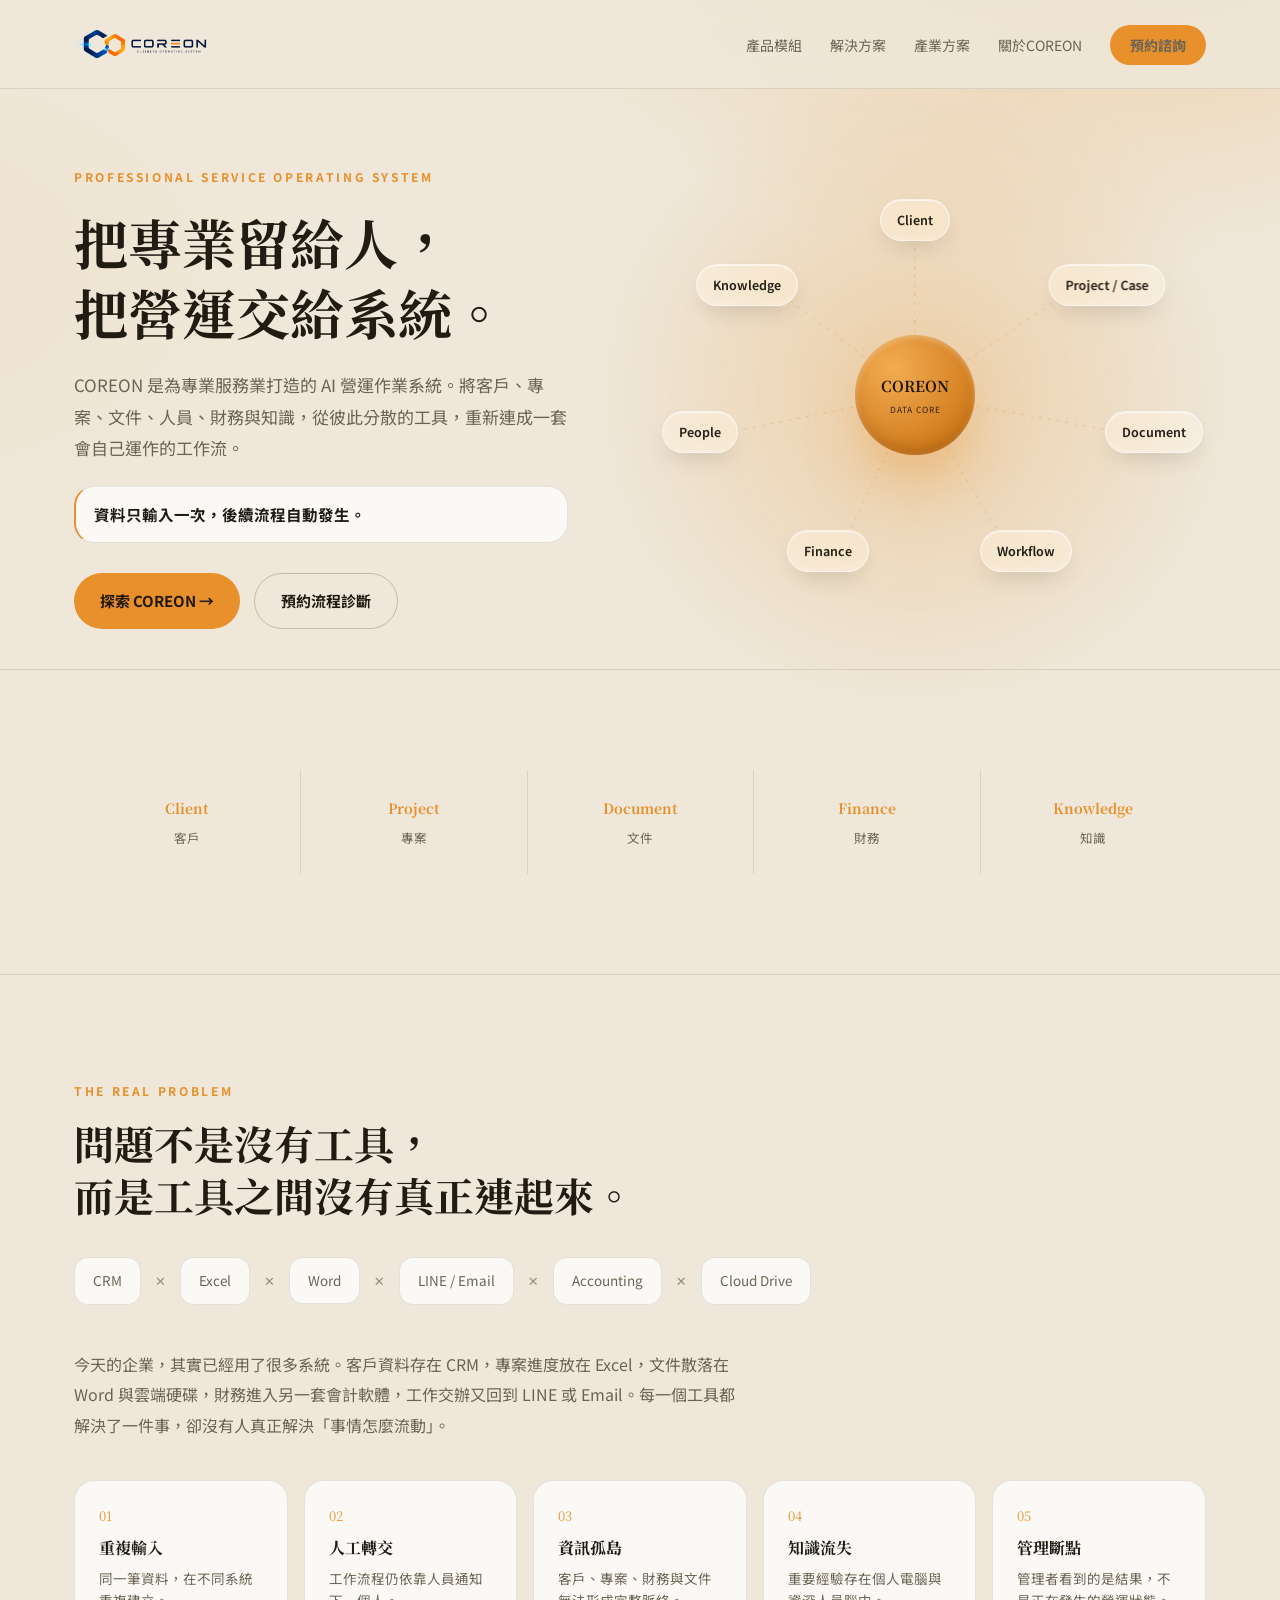
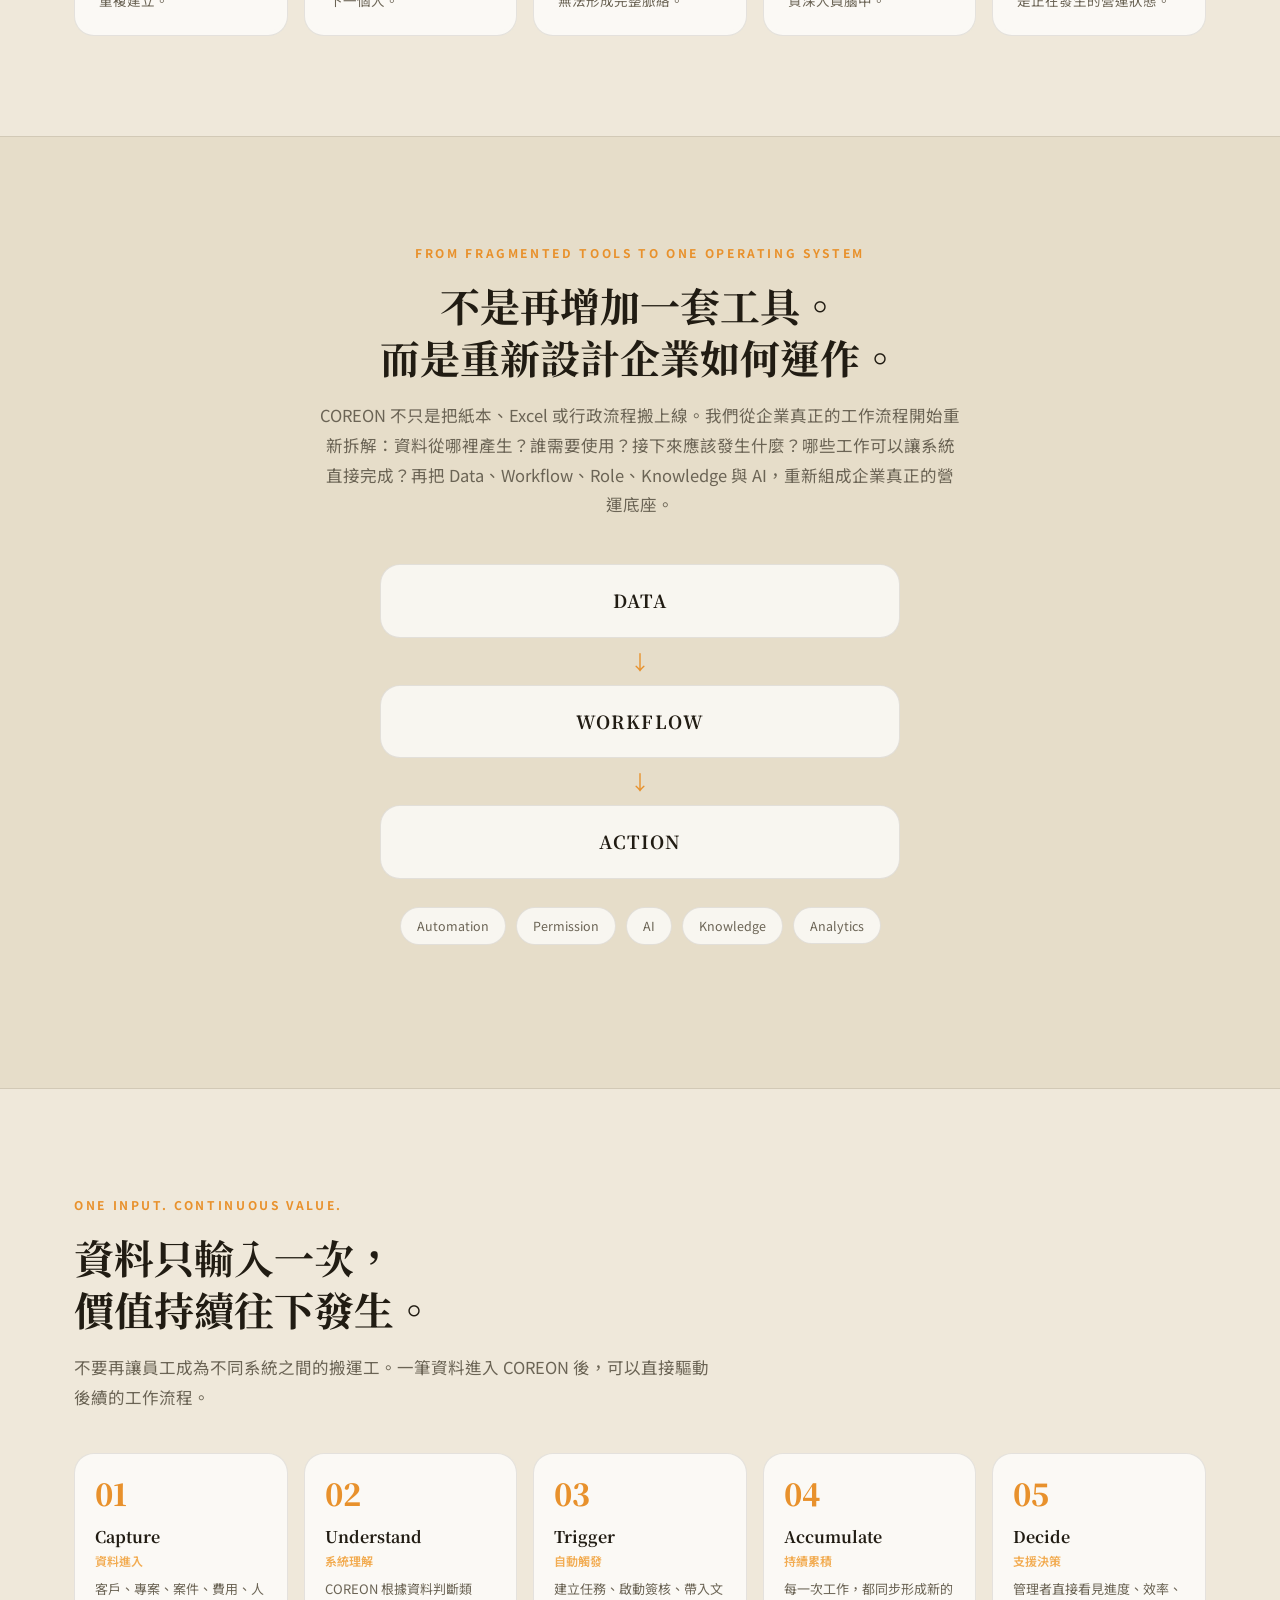
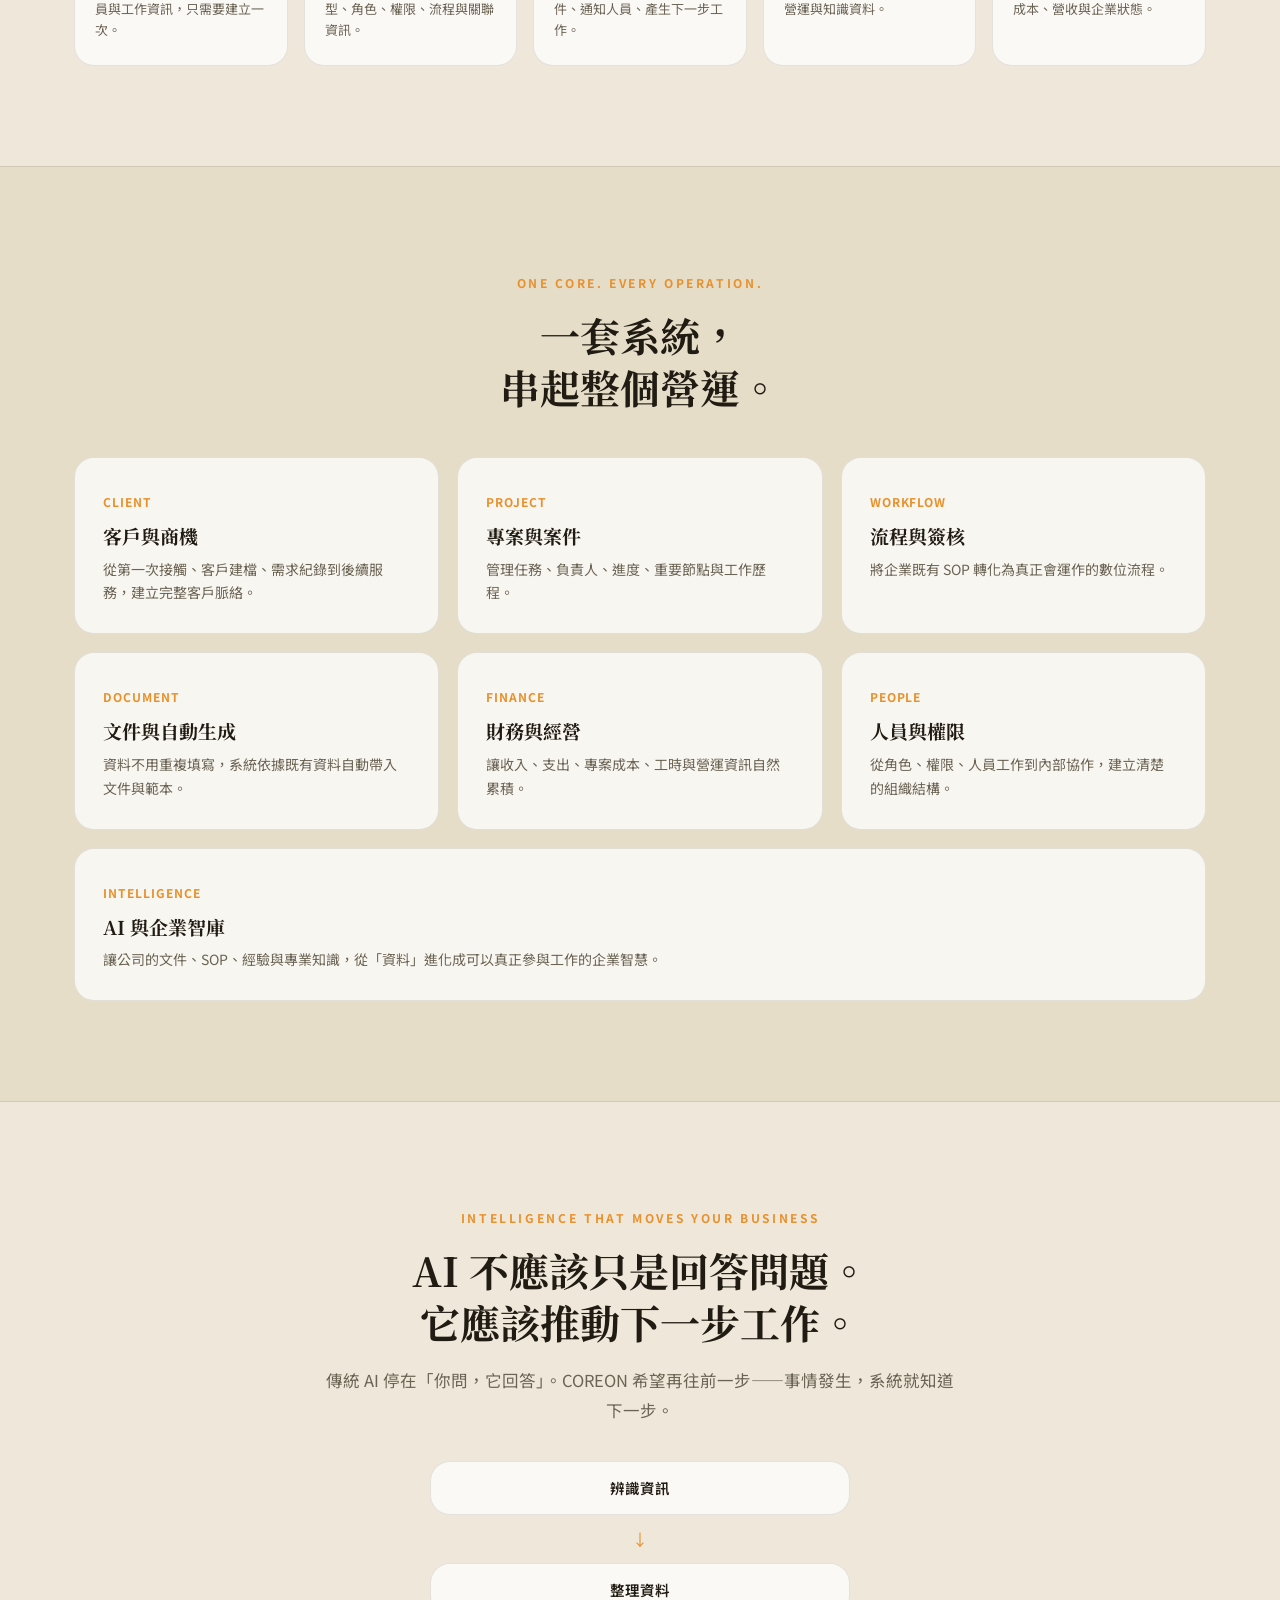
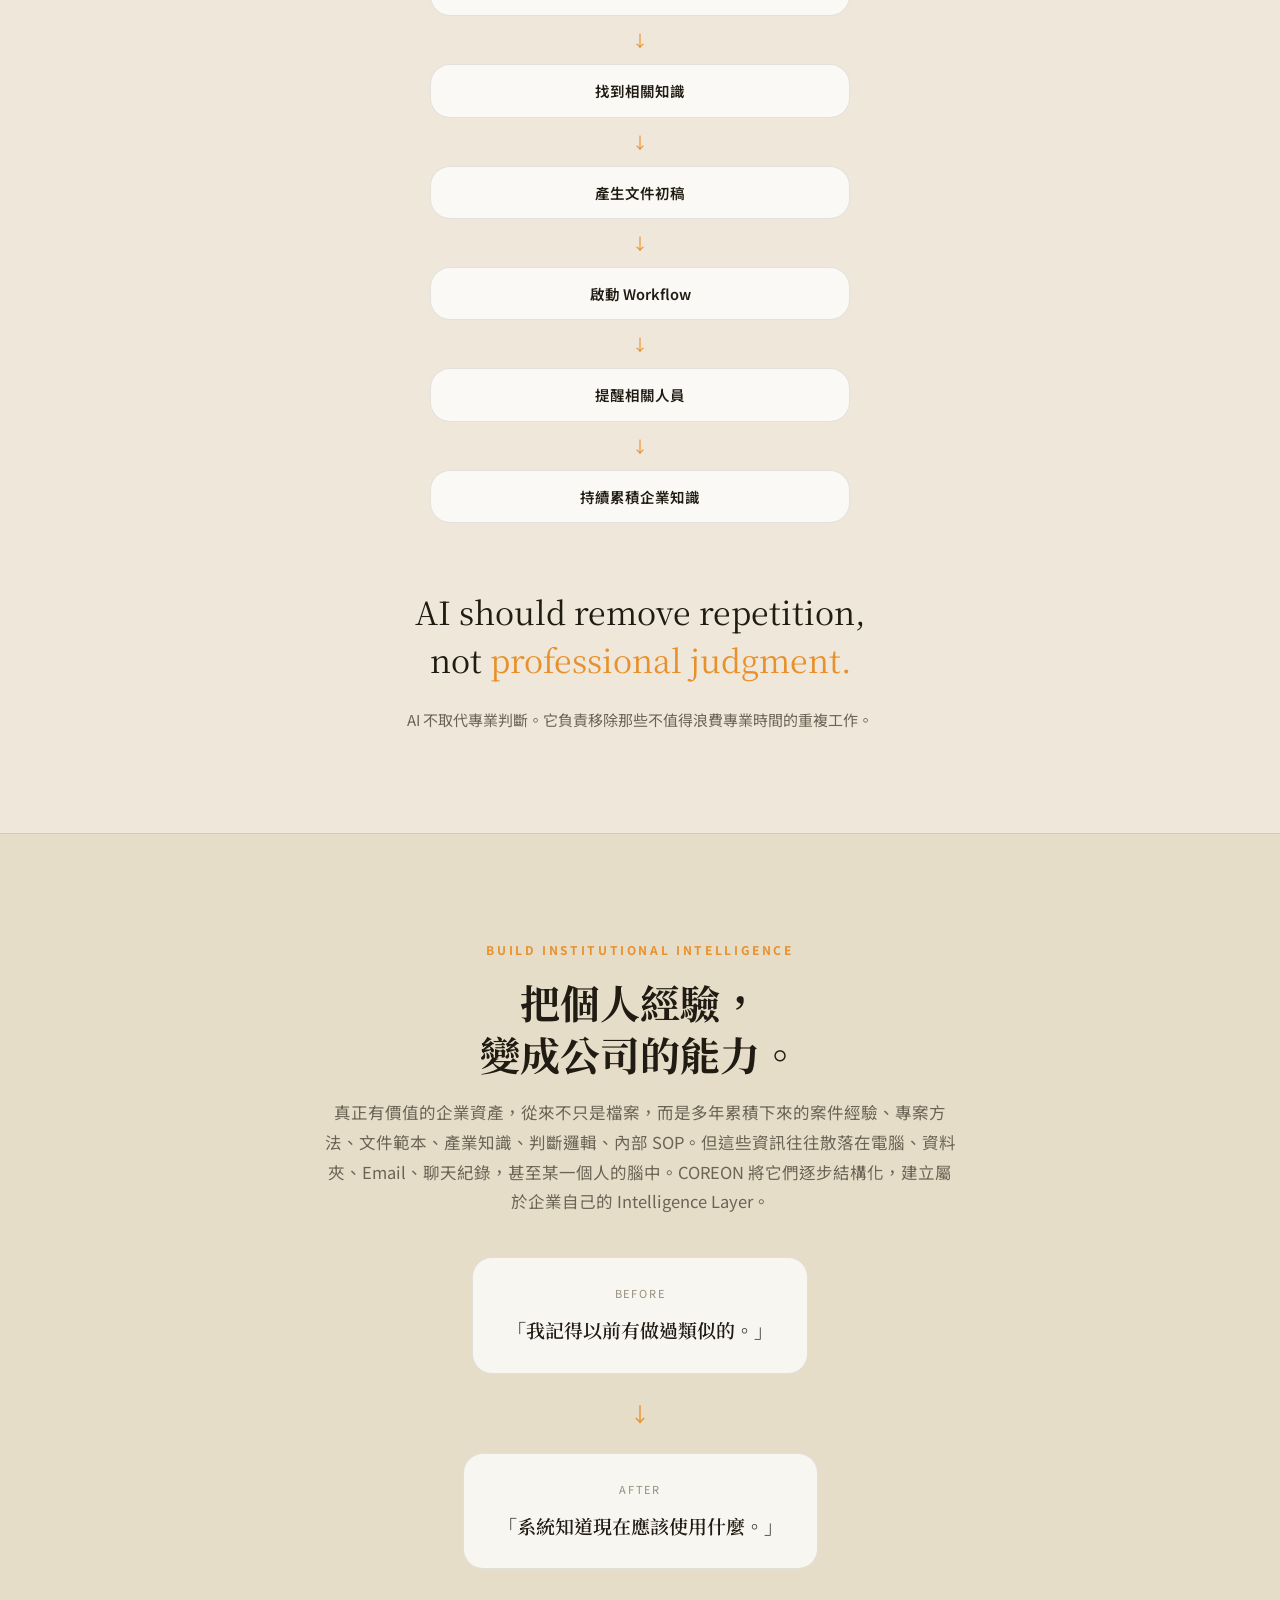
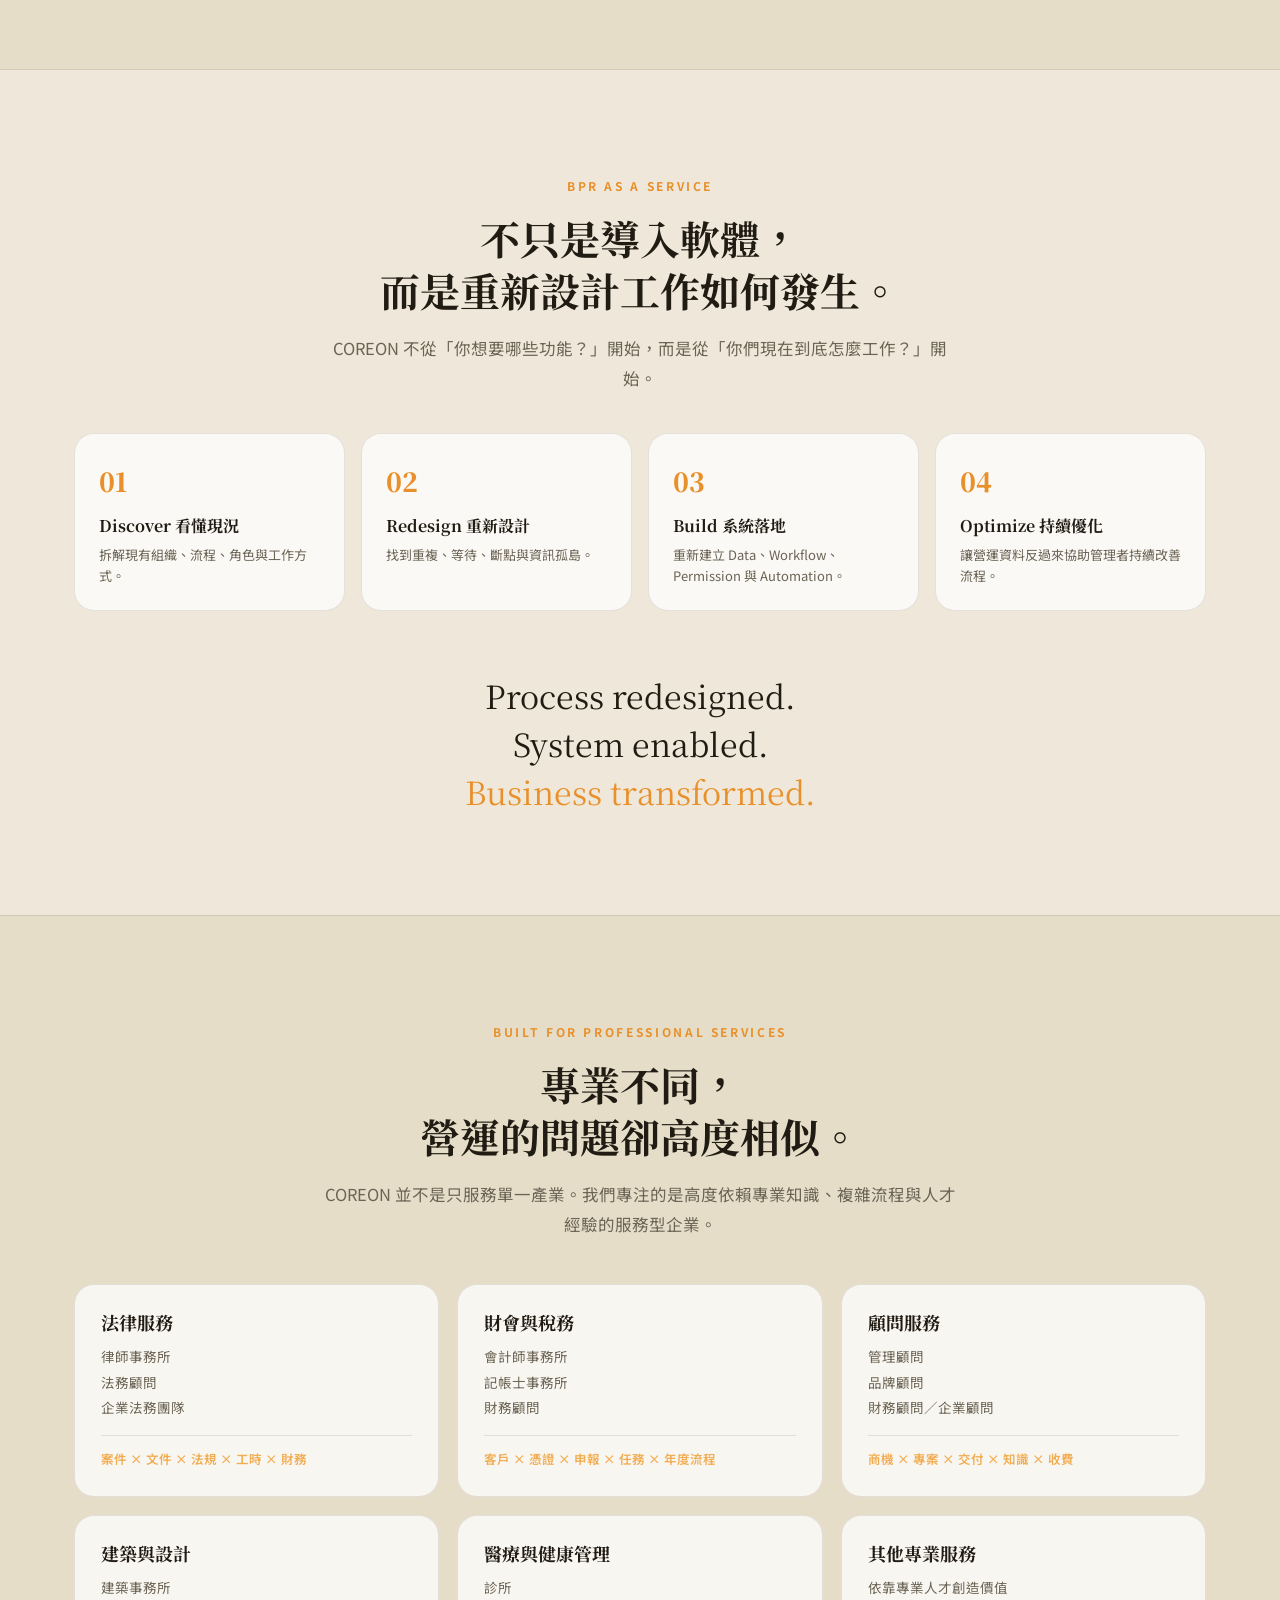
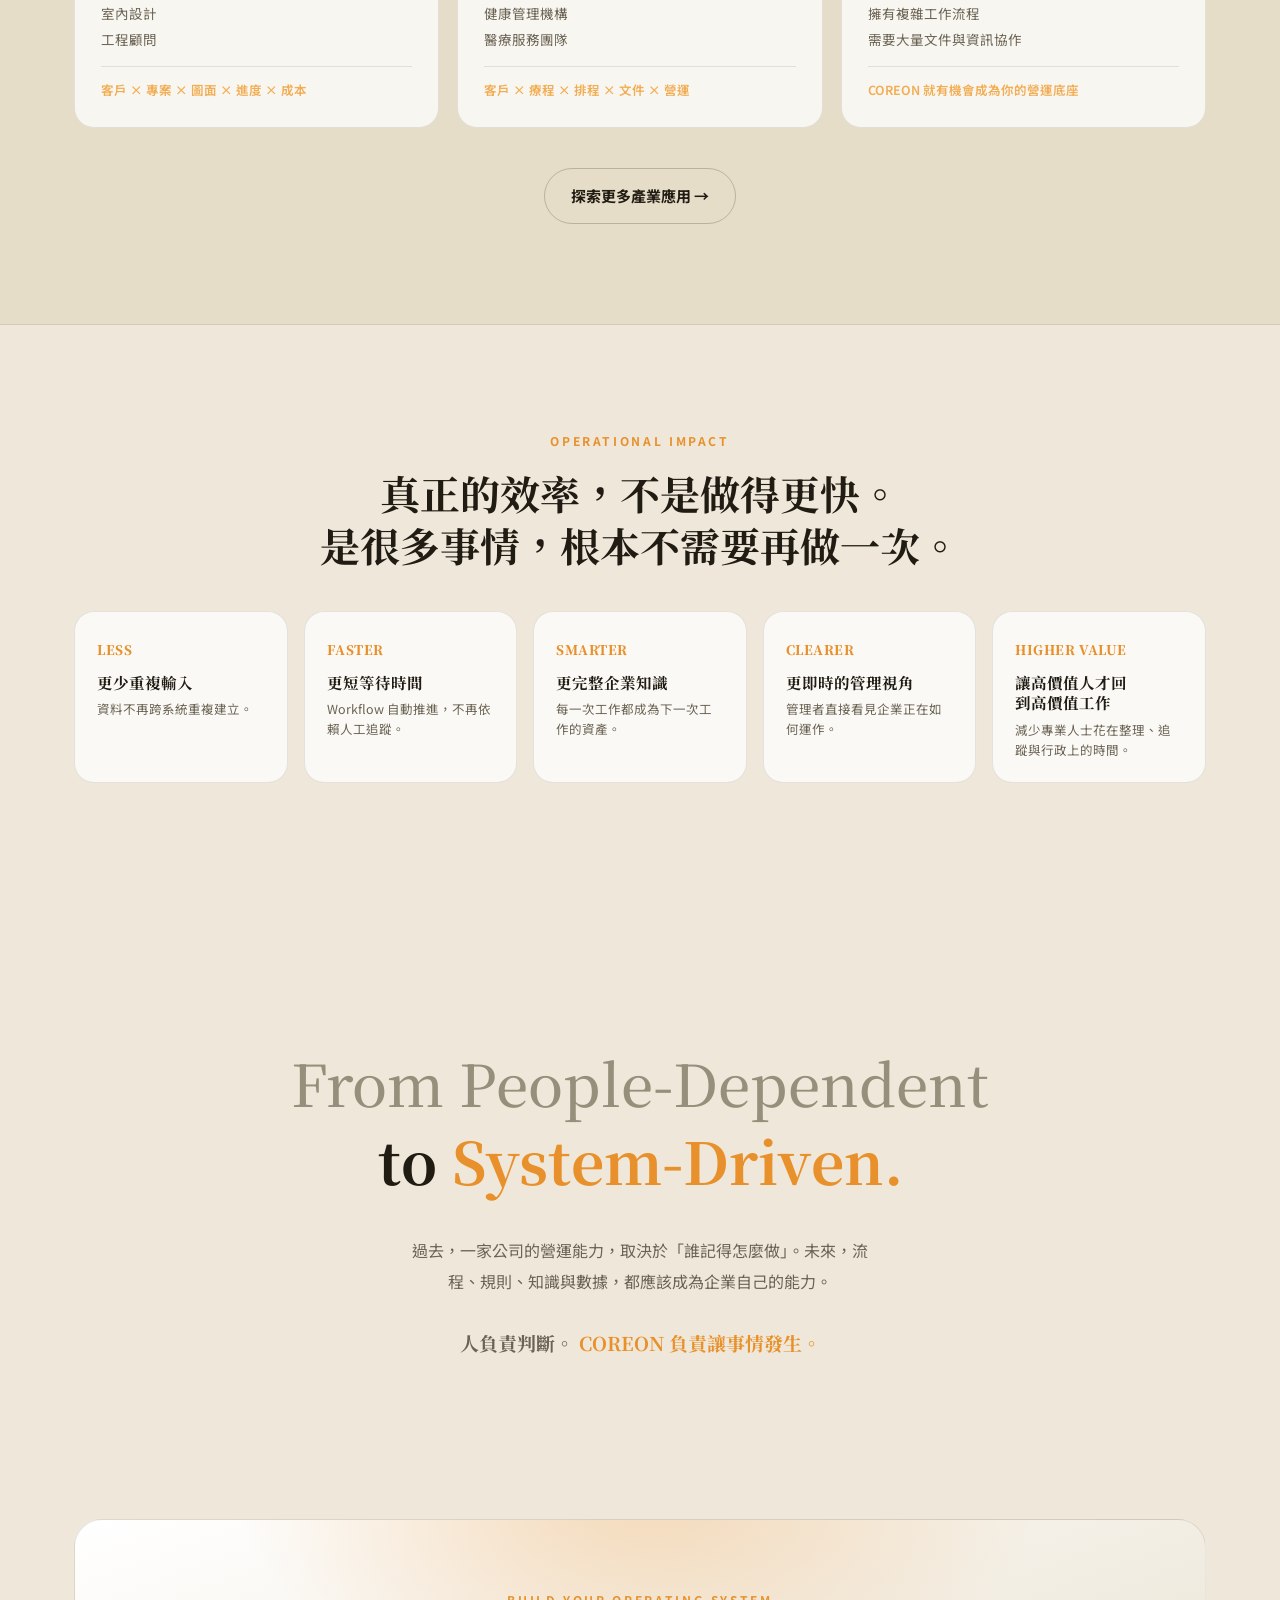
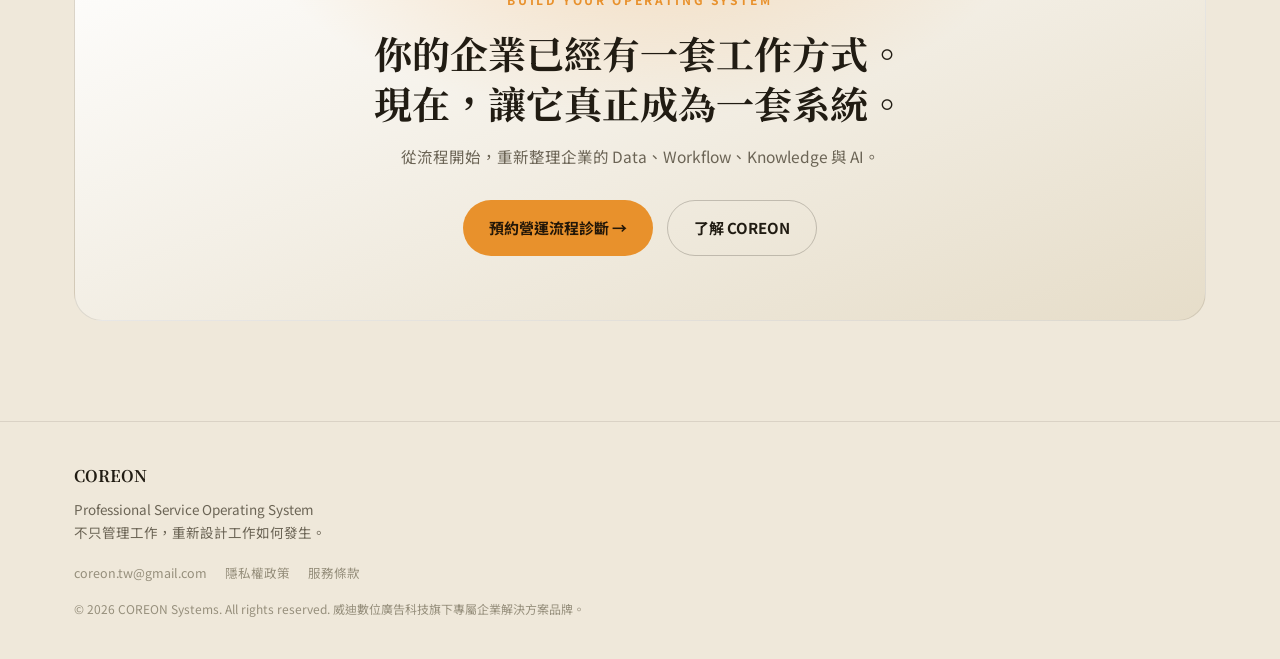
==== index.html @ 3bcb5861 "更新網站 2026-08-23 17:47" ====
<!DOCTYPE html>
<html lang="zh-Hant-TW">
<head>
<meta charset="UTF-8">
<meta name="viewport" content="width=device-width, initial-scale=1">

<!-- Google tag (gtag.js) -->
<script async src="https://www.googletagmanager.com/gtag/js?id=G-TXDZ6K7RPB"></script>
<script>
  window.dataLayer = window.dataLayer || [];
  function gtag(){dataLayer.push(arguments);}
  gtag('js', new Date());
  gtag('config', 'G-TXDZ6K7RPB');
</script>

<title>COREON｜專業服務業 AI 營運作業系統</title>
<meta name="description" content="COREON 是為專業服務業打造的 AI 營運作業系統，將客戶、專案、文件、人員、財務與知識重新連成一套會自己運作的工作流，服務法律、會計、顧問、建築設計、醫療健康管理等產業。">
<link rel="canonical" href="https://coreon.tw/">

<meta property="og:type" content="website">
<meta property="og:site_name" content="COREON">
<meta property="og:title" content="COREON｜專業服務業 AI 營運作業系統">
<meta property="og:description" content="把專業留給人，把營運交給系統。COREON 將客戶、專案、文件、人員、財務與知識，重新連成一套會自己運作的工作流。">
<meta property="og:url" content="https://coreon.tw/">
<meta property="og:locale" content="zh_TW">

<meta name="twitter:card" content="summary_large_image">
<meta name="twitter:title" content="COREON｜專業服務業 AI 營運作業系統">
<meta name="twitter:description" content="把專業留給人，把營運交給系統。資料只輸入一次，後續流程自動發生。">

<link rel="icon" type="image/x-icon" href="/favicon.ico">
<link rel="icon" type="image/png" sizes="32x32" href="/images/brand/favicon-32x32.png">
<link rel="icon" type="image/png" sizes="16x16" href="/images/brand/favicon-16x16.png">
<link rel="apple-touch-icon" sizes="180x180" href="/images/brand/apple-touch-icon.png">

<link rel="preconnect" href="https://fonts.googleapis.com">
<link rel="preconnect" href="https://fonts.gstatic.com" crossorigin>
<link rel="stylesheet" href="https://fonts.googleapis.com/css2?family=Noto+Serif+TC:wght@500;600;700;900&family=Noto+Sans+TC:wght@400;500;700&display=swap">

<script type="application/ld+json">
{
  "@context": "https://schema.org",
  "@type": "Organization",
  "name": "COREON",
  "url": "https://coreon.tw/",
  "description": "COREON 是威迪數位廣告科技推出的專業服務業 AI 營運作業系統，服務法律服務、財會與稅務、顧問服務、建築與設計、醫療與健康管理等專業服務型企業，將客戶、專案、文件、人員、財務與知識整合為單一營運底座。",
  "parentOrganization": { "@type": "Organization", "name": "威迪數位廣告科技" },
  "sameAs": ["https://lin.ee/829kkoG"]
}
</script>

<style>
:root{
  --bg:#EFE8DA; --bg-2:#E6DDC9; --surface:#FFFFFF;
  --glass:rgba(255,255,255,.72); --glass-brd:rgba(30,25,15,.10); --glass-brd-strong:rgba(30,25,15,.22);
  --ink:#211C13; --ink-soft:#6B6455; --ink-faint:#968F7C;
  --accent:#E8912C; --accent-2:#F2AC52; --accent-deep:#CF7818; --accent-glow:rgba(232,145,44,.30);
  --line:rgba(30,25,15,.10);
  --serif:"Noto Serif TC",serif; --sans:"Noto Sans TC",system-ui,sans-serif;
  --maxw:1180px;
}
*{box-sizing:border-box}
html{scroll-behavior:smooth}
@media (prefers-reduced-motion:reduce){html{scroll-behavior:auto}}
body{
  margin:0; background:var(--bg); color:var(--ink); font-family:var(--sans);
  font-size:16px; line-height:1.75; -webkit-font-smoothing:antialiased; overflow-x:hidden;
  background-image:
    radial-gradient(1000px 600px at 85% -10%, var(--accent-glow), transparent 60%),
    radial-gradient(800px 500px at -10% 30%, rgba(232,145,44,.08), transparent 55%);
  background-attachment:fixed;
}
.wrap{max-width:var(--maxw);margin:0 auto;padding:0 24px}
h1,h2,h3{font-family:var(--serif);font-weight:700;margin:0;line-height:1.3;text-wrap:balance}
p{margin:0}
a{color:inherit;text-decoration:none}
img,svg{display:block;max-width:100%}
.eyebrow{font-family:var(--sans);font-size:12px;letter-spacing:.22em;text-transform:uppercase;color:var(--accent);font-weight:700}
:focus-visible{outline:2px solid var(--accent);outline-offset:3px;border-radius:4px}

.reveal{opacity:0;transform:translateY(20px);transition:opacity .7s ease,transform .7s ease}
.reveal.in{opacity:1;transform:none}
@media (prefers-reduced-motion:reduce){.reveal{opacity:1;transform:none;transition:none}}

/* nav */
.nav{position:sticky;top:0;z-index:60;backdrop-filter:blur(14px);background:rgba(239,232,218,.78);border-bottom:1px solid var(--line)}
.nav-in{max-width:var(--maxw);margin:0 auto;padding:14px 24px;display:flex;align-items:center;gap:24px}
.nav-logo{height:30px;width:auto;display:block;}
.nav-links{margin-left:auto;display:flex;align-items:center;gap:28px;list-style:none;padding:0}
.nav-links a{font-size:14px;color:var(--ink-soft);transition:color .2s}
.nav-links a:hover{color:var(--ink)}
.nav-cta{font-weight:700;color:#231708;background:var(--accent);padding:10px 20px;border-radius:999px;transition:transform .2s,box-shadow .2s}
.nav-cta:hover{transform:translateY(-2px);box-shadow:0 10px 26px var(--accent-glow)}
.nav-toggle{display:none;background:transparent;border:1px solid var(--glass-brd);border-radius:10px;width:40px;height:40px;margin-left:auto;cursor:pointer}
.nav-toggle span,.nav-toggle span::before,.nav-toggle span::after{content:"";display:block;width:16px;height:1.5px;background:var(--ink);position:relative;margin:0 auto}
.nav-toggle span::before{position:absolute;top:-6px}
.nav-toggle span::after{position:absolute;top:6px}
@media(max-width:860px){
  .nav-links{display:none;position:absolute;top:100%;left:0;right:0;flex-direction:column;align-items:flex-start;gap:0;background:var(--bg-2);border-bottom:1px solid var(--line);padding:8px 24px 20px}
  .nav-links.is-open{display:flex}
  .nav-links li{width:100%}
  .nav-links a{display:block;padding:12px 0;width:100%}
  .nav-links .nav-cta{margin-top:8px;text-align:center}
  .nav-toggle{display:inline-flex;align-items:center;justify-content:center}
}

/* section rhythm */
section{position:relative;padding:100px 0}
.section-head{max-width:40em}
.section-head h2{font-size:clamp(26px,3.6vw,40px)}
.section-head p{margin-top:18px;color:var(--ink-soft);font-size:16.5px;line-height:1.8}
.center{text-align:center;margin-left:auto;margin-right:auto}

/* glass card */
.glass{background:var(--glass);border:1px solid var(--glass-brd);border-radius:20px;backdrop-filter:blur(6px)}
.glass:hover{border-color:var(--glass-brd-strong)}

/* buttons */
.btn{display:inline-flex;align-items:center;gap:9px;font-weight:700;font-size:15px;border-radius:999px;padding:14px 26px;transition:transform .2s,box-shadow .2s,background .2s;cursor:pointer;border:0}
.btn-primary{background:var(--accent);color:#231708}
.btn-primary:hover{transform:translateY(-2px);box-shadow:0 12px 32px var(--accent-glow)}
.btn-ghost{background:transparent;color:var(--ink);border:1px solid var(--glass-brd-strong)}
.btn-ghost:hover{border-color:var(--accent);color:var(--accent)}

/* ===== HERO ===== */
.hero{padding:72px 0 40px}
.hero-grid{display:grid;grid-template-columns:.85fr 1fr;gap:56px;align-items:center}
.hero h1{font-size:clamp(34px,4.6vw,54px);margin-top:18px}
.hero .lede{margin-top:22px;color:var(--ink-soft);font-size:17px;max-width:32em;line-height:1.85}
.hero .highlight-line{margin-top:22px;padding:14px 18px;border-left:2px solid var(--accent);font-weight:700;font-size:15.5px;color:var(--ink)}
.hero-cta{margin-top:30px;display:flex;gap:14px;flex-wrap:wrap}
@media(max-width:960px){.hero-grid{grid-template-columns:1fr}}

/* data core visual — true glass: very see-through, blurred backdrop, light catching the edge */
.core-wrap{position:relative}
.core-wrap::before{content:"";position:absolute;inset:-14%;background:radial-gradient(circle at 50% 50%,var(--accent-glow),transparent 68%);filter:blur(22px);z-index:0}
.core-node{
  position:absolute;transform:translate(-50%,-50%);display:flex;align-items:center;gap:7px;
  padding:9px 16px;border-radius:999px;font-size:12.5px;font-weight:600;white-space:nowrap;z-index:2;
  background:rgba(255,255,255,.32) !important;
  backdrop-filter:blur(14px) saturate(1.5); -webkit-backdrop-filter:blur(14px) saturate(1.5);
  border:1px solid rgba(255,255,255,.55) !important;
  box-shadow:inset 0 1px 0 rgba(255,255,255,.6), inset 0 -6px 10px -6px rgba(255,255,255,.3), 0 10px 26px -10px rgba(33,28,19,.22);
}
.core-node .dot{width:6px;height:6px;border-radius:50%;background:var(--accent)}
.core-center{position:absolute;left:50%;top:50%;transform:translate(-50%,-50%);width:120px;height:120px;border-radius:50%;
  background:radial-gradient(circle at 32% 28%,var(--accent-2),var(--accent-deep) 78%);display:flex;flex-direction:column;align-items:center;justify-content:center;
  box-shadow:inset 0 2px 6px rgba(255,255,255,.35), inset 0 -10px 18px -8px rgba(80,40,4,.35), 0 34px 60px -16px rgba(232,145,44,.55);z-index:3}
.core-center b{font-family:var(--serif);color:#231708;font-size:15px}
.core-center span{font-size:8.5px;letter-spacing:.1em;color:#3a2410;margin-top:2px}

/* ===== capability strip ===== */
.caps{border-top:1px solid var(--line);border-bottom:1px solid var(--line)}
.caps-in{display:grid;grid-template-columns:repeat(5,1fr)}
.cap{padding:26px 18px;border-left:1px solid var(--line);text-align:center}
.cap:first-child{border-left:0}
.cap b{font-family:var(--serif);color:var(--accent);font-size:14px;display:block}
.cap span{display:block;margin-top:6px;font-size:12.5px;color:var(--ink-soft)}
@media(max-width:760px){.caps-in{grid-template-columns:repeat(2,1fr)}.cap{border-left:0;border-bottom:1px solid var(--line)}}

/* problem tools row */
.tool-row{display:flex;flex-wrap:wrap;gap:14px;margin:36px 0 44px;position:relative}
.tool-chip{padding:11px 18px;border-radius:14px;font-size:13.5px;color:var(--ink-soft)}
.tool-chip.broken{position:relative}
.tool-row .brk{align-self:center;color:var(--ink-faint);font-size:13px}
.grid-5{display:grid;grid-template-columns:repeat(5,1fr);gap:16px}
@media(max-width:900px){.grid-5{grid-template-columns:repeat(2,1fr)}}
.p-card{padding:24px;text-align:left}
.p-card .n{font-family:var(--serif);color:var(--accent);font-size:13px;margin-bottom:10px;display:block}
.p-card h3{font-size:16px;margin-bottom:8px}
.p-card p{font-size:13.5px;color:var(--ink-soft);line-height:1.65}

/* stack layers */
.stack{display:flex;flex-direction:column;align-items:center;gap:0;margin:44px 0}
.stack-layer{width:100%;max-width:520px;padding:20px 28px;text-align:center;font-family:var(--serif);font-weight:700;font-size:18px;letter-spacing:.06em}
.stack-arrow{color:var(--accent);font-size:20px;margin:6px 0}
.stack-tags{display:flex;flex-wrap:wrap;justify-content:center;gap:10px;margin-top:28px}
.stack-tag{font-size:12.5px;color:var(--ink-soft);padding:7px 16px;border-radius:999px}

/* numbered flow */
.flow{display:grid;grid-template-columns:repeat(5,1fr);gap:16px;margin-top:40px}
.flow-step{padding:24px 20px}
.flow-step .num{font-family:var(--serif);font-weight:900;font-size:30px;color:var(--accent);line-height:1}
.flow-step h3{font-size:16px;margin-top:14px}
.flow-step .sub{font-size:12px;color:var(--accent-2);margin-top:2px;font-weight:600}
.flow-step p{font-size:13px;color:var(--ink-soft);margin-top:8px;line-height:1.6}
@media(max-width:960px){.flow{grid-template-columns:1fr 1fr}}
@media(max-width:560px){.flow{grid-template-columns:1fr}}

/* products grid */
.grid-3{display:grid;grid-template-columns:repeat(3,1fr);gap:18px}
@media(max-width:900px){.grid-3{grid-template-columns:1fr 1fr}}
@media(max-width:560px){.grid-3{grid-template-columns:1fr}}
.prod-card{padding:28px}
.prod-card .k{font-family:var(--sans);font-size:12px;color:var(--accent);letter-spacing:.08em;text-transform:uppercase;font-weight:700}
.prod-card h3{font-size:19px;margin-top:10px}
.prod-card p{font-size:14px;color:var(--ink-soft);margin-top:9px;line-height:1.7}

/* ai flow */
.ai-flow{display:flex;flex-direction:column;gap:10px;max-width:420px;margin:36px auto 0}
.ai-flow-item{padding:13px 20px;text-align:center;font-size:14.5px;font-weight:600}
.ai-flow-arrow{text-align:center;color:var(--accent);font-size:16px}
.statement{font-family:var(--serif);font-size:clamp(22px,3.2vw,32px);text-align:center;max-width:16em;margin:0 auto;line-height:1.5}
.statement em{color:var(--accent);font-style:normal}

/* before/after */
.ba{display:flex;flex-direction:column;align-items:center;gap:22px;margin-top:40px}
.ba-card{padding:26px 34px;text-align:center;max-width:520px}
.ba-card .lbl{font-size:11px;letter-spacing:.16em;text-transform:uppercase;color:var(--ink-faint);margin-bottom:10px;display:block}
.ba-card p{font-family:var(--serif);font-size:19px;font-weight:600}
.ba-arrow{color:var(--accent);font-size:20px}

/* BPR grid */
.grid-4{display:grid;grid-template-columns:repeat(4,1fr);gap:16px;margin-top:40px}
@media(max-width:900px){.grid-4{grid-template-columns:1fr 1fr}}
@media(max-width:560px){.grid-4{grid-template-columns:1fr}}
.bpr-card{padding:24px}
.bpr-card .num{font-family:var(--serif);font-weight:900;color:var(--accent);font-size:26px}
.bpr-card h3{font-size:16px;margin-top:12px}
.bpr-card p{font-size:13px;color:var(--ink-soft);margin-top:8px;line-height:1.6}

/* industry cards */
.ind-card{padding:26px}
.ind-card h3{font-size:18px;margin-bottom:10px}
.ind-card ul{list-style:none;margin:0 0 14px;padding:0;font-size:13.5px;color:var(--ink-soft);line-height:1.9}
.ind-card .combo{font-size:12.5px;color:var(--accent-2);font-weight:600;padding-top:12px;border-top:1px solid var(--line)}

/* outcome */
.grid-5b{display:grid;grid-template-columns:repeat(5,1fr);gap:16px;margin-top:40px}
@media(max-width:960px){.grid-5b{grid-template-columns:1fr 1fr}}
@media(max-width:560px){.grid-5b{grid-template-columns:1fr}}
.out-card{padding:22px}
.out-card .tag2{font-family:var(--serif);font-weight:900;font-size:13px;color:var(--accent);letter-spacing:.04em}
.out-card h3{font-size:15.5px;margin-top:10px}
.out-card p{font-size:12.5px;color:var(--ink-soft);margin-top:7px;line-height:1.6}

/* positioning full bleed */
.positioning{padding:160px 0;text-align:center}
.positioning h2{font-size:clamp(30px,5.6vw,58px);line-height:1.35}
.positioning h2 .light{color:var(--ink-faint);font-weight:500}
.positioning .p2{margin-top:36px;color:var(--ink-soft);font-size:16px;max-width:30em;margin-left:auto;margin-right:auto;line-height:1.9}
.positioning .split{margin-top:30px;font-family:var(--serif);font-weight:700;font-size:19px}
.positioning .split .a{color:var(--ink-soft)}
.positioning .split .b{color:var(--accent)}

/* final cta */
.cta-box{text-align:center;background:linear-gradient(160deg,var(--surface),var(--bg-2));border:1px solid var(--line);border-radius:28px;padding:64px 32px;position:relative;overflow:hidden}
.cta-box::before{content:"";position:absolute;inset:0;background:radial-gradient(60% 100% at 50% -10%,var(--accent-glow),transparent 60%);z-index:0}
.cta-box>*{position:relative;z-index:1}
.cta-box h2{font-size:clamp(26px,4vw,38px)}
.cta-box p{margin-top:16px;color:var(--ink-soft);font-size:15.5px}
.cta-box .btns{margin-top:30px;display:flex;gap:14px;justify-content:center;flex-wrap:wrap}

footer{border-top:1px solid var(--line);padding:40px 0}
.foot-brand{font-family:var(--serif);font-weight:700;font-size:16px}
.foot-tag{margin-top:8px;color:var(--ink-soft);font-size:13.5px;line-height:1.7}
.foot-legal{display:flex;gap:18px;list-style:none;padding:0;margin:18px 0 0;font-size:12.5px;color:var(--ink-faint)}
.foot-copy{margin-top:14px;font-size:12px;color:var(--ink-faint)}
</style>
</head>
<body>

<header class="nav">
  <div class="nav-in">
    <a href="/" aria-label="COREON 首頁">
      <img class="nav-logo" src="/images/brand/coreon-horizontal.webp" alt="COREON">
    </a>
    <button class="nav-toggle" id="navToggle" aria-expanded="false" aria-controls="navLinks" aria-label="開啟選單"><span></span></button>
    <ul class="nav-links" id="navLinks">
      <li><a href="#products">產品模組</a></li>
      <li><a href="/solutions/finance-lending/">解決方案</a></li>
      <li><a href="/industries/">產業方案</a></li>
      <li><a href="/about/">關於COREON</a></li>
      <li><a href="https://lin.ee/829kkoG" target="_blank" rel="noopener" class="nav-cta">預約諮詢</a></li>
    </ul>
  </div>
</header>

<main>

  <!-- SECTION 01 · HERO -->
  <section class="hero" id="top">
    <div class="wrap hero-grid">
      <div class="reveal">
        <span class="eyebrow">PROFESSIONAL SERVICE OPERATING SYSTEM</span>
        <h1>把專業留給人，<br>把營運交給系統。</h1>
        <p class="lede">COREON 是為專業服務業打造的 AI 營運作業系統。將客戶、專案、文件、人員、財務與知識，從彼此分散的工具，重新連成一套會自己運作的工作流。</p>
        <p class="highlight-line glass">資料只輸入一次，後續流程自動發生。</p>
        <div class="hero-cta">
          <a href="https://lin.ee/829kkoG" target="_blank" rel="noopener" class="btn btn-primary">探索 COREON →</a>
          <a href="https://lin.ee/829kkoG" target="_blank" rel="noopener" class="btn btn-ghost">預約流程診斷</a>
        </div>
      </div>
      <div class="reveal core-wrap" aria-hidden="true" style="min-height:460px;">
        <div class="core-center"><b>COREON</b><span>DATA CORE</span></div>
        <div class="core-node glass" style="left:50%;top:12%;">Client</div>
        <div class="core-node glass" style="left:83%;top:26%;">Project / Case</div>
        <div class="core-node glass" style="left:91%;top:58%;">Document</div>
        <div class="core-node glass" style="left:69%;top:84%;">Workflow</div>
        <div class="core-node glass" style="left:35%;top:84%;">Finance</div>
        <div class="core-node glass" style="left:13%;top:58%;">People</div>
        <div class="core-node glass" style="left:21%;top:26%;">Knowledge</div>
        <svg width="100%" height="100%" viewBox="0 0 500 460" style="position:absolute;inset:0;z-index:1;" preserveAspectRatio="xMidYMid meet">
          <g stroke="var(--accent)" stroke-width="1" stroke-dasharray="3 6" opacity="0.35">
            <line x1="250" y1="230" x2="250" y2="55"/>
            <line x1="250" y1="230" x2="415" y2="120"/>
            <line x1="250" y1="230" x2="455" y2="267"/>
            <line x1="250" y1="230" x2="345" y2="386"/>
            <line x1="250" y1="230" x2="175" y2="386"/>
            <line x1="250" y1="230" x2="65" y2="267"/>
            <line x1="250" y1="230" x2="105" y2="120"/>
          </g>
        </svg>
      </div>
    </div>
  </section>

  <section class="caps reveal">
    <div class="wrap caps-in">
      <div class="cap"><b>Client</b><span>客戶</span></div>
      <div class="cap"><b>Project</b><span>專案</span></div>
      <div class="cap"><b>Document</b><span>文件</span></div>
      <div class="cap"><b>Finance</b><span>財務</span></div>
      <div class="cap"><b>Knowledge</b><span>知識</span></div>
    </div>
  </section>

  <!-- SECTION 02 · PROBLEM -->
  <section id="problem">
    <div class="wrap">
      <div class="section-head reveal">
        <span class="eyebrow">THE REAL PROBLEM</span>
        <h2 style="margin-top:14px;">問題不是沒有工具，<br>而是工具之間沒有真正連起來。</h2>
      </div>
      <div class="tool-row reveal" aria-hidden="true">
        <span class="tool-chip glass">CRM</span>
        <span class="brk">✕</span>
        <span class="tool-chip glass">Excel</span>
        <span class="brk">✕</span>
        <span class="tool-chip glass">Word</span>
        <span class="brk">✕</span>
        <span class="tool-chip glass">LINE / Email</span>
        <span class="brk">✕</span>
        <span class="tool-chip glass">Accounting</span>
        <span class="brk">✕</span>
        <span class="tool-chip glass">Cloud Drive</span>
      </div>
      <div class="reveal" style="max-width:42em;">
        <p style="color:var(--ink-soft);font-size:16px;line-height:1.9;">
          今天的企業，其實已經用了很多系統。客戶資料存在 CRM，專案進度放在 Excel，文件散落在 Word 與雲端硬碟，財務進入另一套會計軟體，工作交辦又回到 LINE 或 Email。每一個工具都解決了一件事，卻沒有人真正解決「事情怎麼流動」。
        </p>
      </div>
      <div class="grid-5 reveal" style="margin-top:40px;">
        <div class="p-card glass"><span class="n">01</span><h3>重複輸入</h3><p>同一筆資料，在不同系統重複建立。</p></div>
        <div class="p-card glass"><span class="n">02</span><h3>人工轉交</h3><p>工作流程仍依靠人員通知下一個人。</p></div>
        <div class="p-card glass"><span class="n">03</span><h3>資訊孤島</h3><p>客戶、專案、財務與文件無法形成完整脈絡。</p></div>
        <div class="p-card glass"><span class="n">04</span><h3>知識流失</h3><p>重要經驗存在個人電腦與資深人員腦中。</p></div>
        <div class="p-card glass"><span class="n">05</span><h3>管理斷點</h3><p>管理者看到的是結果，不是正在發生的營運狀態。</p></div>
      </div>
    </div>
  </section>

  <!-- SECTION 03 · CORE IDEA -->
  <section style="background:var(--bg-2);border-top:1px solid var(--line);border-bottom:1px solid var(--line);">
    <div class="wrap">
      <div class="section-head center reveal">
        <span class="eyebrow">FROM FRAGMENTED TOOLS TO ONE OPERATING SYSTEM</span>
        <h2 style="margin-top:14px;">不是再增加一套工具。<br>而是重新設計企業如何運作。</h2>
        <p>COREON 不只是把紙本、Excel 或行政流程搬上線。我們從企業真正的工作流程開始重新拆解：資料從哪裡產生？誰需要使用？接下來應該發生什麼？哪些工作可以讓系統直接完成？再把 Data、Workflow、Role、Knowledge 與 AI，重新組成企業真正的營運底座。</p>
      </div>
      <div class="stack reveal">
        <div class="stack-layer glass">DATA</div>
        <div class="stack-arrow">↓</div>
        <div class="stack-layer glass">WORKFLOW</div>
        <div class="stack-arrow">↓</div>
        <div class="stack-layer glass">ACTION</div>
        <div class="stack-tags">
          <span class="stack-tag glass">Automation</span>
          <span class="stack-tag glass">Permission</span>
          <span class="stack-tag glass">AI</span>
          <span class="stack-tag glass">Knowledge</span>
          <span class="stack-tag glass">Analytics</span>
        </div>
      </div>
    </div>
  </section>

  <!-- SECTION 04 · DATA FLOW -->
  <section>
    <div class="wrap">
      <div class="section-head reveal">
        <span class="eyebrow">ONE INPUT. CONTINUOUS VALUE.</span>
        <h2 style="margin-top:14px;">資料只輸入一次，<br>價值持續往下發生。</h2>
        <p>不要再讓員工成為不同系統之間的搬運工。一筆資料進入 COREON 後，可以直接驅動後續的工作流程。</p>
      </div>
      <div class="flow reveal">
        <div class="flow-step glass"><span class="num">01</span><h3>Capture</h3><div class="sub">資料進入</div><p>客戶、專案、案件、費用、人員與工作資訊，只需要建立一次。</p></div>
        <div class="flow-step glass"><span class="num">02</span><h3>Understand</h3><div class="sub">系統理解</div><p>COREON 根據資料判斷類型、角色、權限、流程與關聯資訊。</p></div>
        <div class="flow-step glass"><span class="num">03</span><h3>Trigger</h3><div class="sub">自動觸發</div><p>建立任務、啟動簽核、帶入文件、通知人員、產生下一步工作。</p></div>
        <div class="flow-step glass"><span class="num">04</span><h3>Accumulate</h3><div class="sub">持續累積</div><p>每一次工作，都同步形成新的營運與知識資料。</p></div>
        <div class="flow-step glass"><span class="num">05</span><h3>Decide</h3><div class="sub">支援決策</div><p>管理者直接看見進度、效率、成本、營收與企業狀態。</p></div>
      </div>
    </div>
  </section>

  <!-- SECTION 05 · PRODUCTS -->
  <section id="products" style="background:var(--bg-2);border-top:1px solid var(--line);border-bottom:1px solid var(--line);">
    <div class="wrap">
      <div class="section-head center reveal">
        <span class="eyebrow">ONE CORE. EVERY OPERATION.</span>
        <h2 style="margin-top:14px;">一套系統，<br>串起整個營運。</h2>
      </div>
      <div class="grid-3 reveal" style="margin-top:44px;">
        <div class="prod-card glass"><span class="k">Client</span><h3>客戶與商機</h3><p>從第一次接觸、客戶建檔、需求紀錄到後續服務，建立完整客戶脈絡。</p></div>
        <div class="prod-card glass"><span class="k">Project</span><h3>專案與案件</h3><p>管理任務、負責人、進度、重要節點與工作歷程。</p></div>
        <div class="prod-card glass"><span class="k">Workflow</span><h3>流程與簽核</h3><p>將企業既有 SOP 轉化為真正會運作的數位流程。</p></div>
        <div class="prod-card glass"><span class="k">Document</span><h3>文件與自動生成</h3><p>資料不用重複填寫，系統依據既有資料自動帶入文件與範本。</p></div>
        <div class="prod-card glass"><span class="k">Finance</span><h3>財務與經營</h3><p>讓收入、支出、專案成本、工時與營運資訊自然累積。</p></div>
        <div class="prod-card glass"><span class="k">People</span><h3>人員與權限</h3><p>從角色、權限、人員工作到內部協作，建立清楚的組織結構。</p></div>
      </div>
      <div class="prod-card glass reveal" style="margin-top:18px;">
        <span class="k">Intelligence</span><h3>AI 與企業智庫</h3><p>讓公司的文件、SOP、經驗與專業知識，從「資料」進化成可以真正參與工作的企業智慧。</p>
      </div>
    </div>
  </section>

  <!-- SECTION 06 · AI -->
  <section>
    <div class="wrap">
      <div class="section-head center reveal">
        <span class="eyebrow">INTELLIGENCE THAT MOVES YOUR BUSINESS</span>
        <h2 style="margin-top:14px;">AI 不應該只是回答問題。<br>它應該推動下一步工作。</h2>
        <p>傳統 AI 停在「你問，它回答」。COREON 希望再往前一步——事情發生，系統就知道下一步。</p>
      </div>
      <div class="ai-flow reveal">
        <div class="ai-flow-item glass">辨識資訊</div><div class="ai-flow-arrow">↓</div>
        <div class="ai-flow-item glass">整理資料</div><div class="ai-flow-arrow">↓</div>
        <div class="ai-flow-item glass">找到相關知識</div><div class="ai-flow-arrow">↓</div>
        <div class="ai-flow-item glass">產生文件初稿</div><div class="ai-flow-arrow">↓</div>
        <div class="ai-flow-item glass">啟動 Workflow</div><div class="ai-flow-arrow">↓</div>
        <div class="ai-flow-item glass">提醒相關人員</div><div class="ai-flow-arrow">↓</div>
        <div class="ai-flow-item glass">持續累積企業知識</div>
      </div>
      <div class="reveal" style="margin-top:64px;">
        <p class="statement">AI should remove repetition,<br>not <em>professional judgment.</em></p>
        <p style="text-align:center;margin-top:24px;color:var(--ink-soft);font-size:15px;">AI 不取代專業判斷。它負責移除那些不值得浪費專業時間的重複工作。</p>
      </div>
    </div>
  </section>

  <!-- SECTION 07 · KNOWLEDGE -->
  <section style="background:var(--bg-2);border-top:1px solid var(--line);border-bottom:1px solid var(--line);">
    <div class="wrap">
      <div class="section-head center reveal">
        <span class="eyebrow">BUILD INSTITUTIONAL INTELLIGENCE</span>
        <h2 style="margin-top:14px;">把個人經驗，<br>變成公司的能力。</h2>
        <p>真正有價值的企業資產，從來不只是檔案，而是多年累積下來的案件經驗、專案方法、文件範本、產業知識、判斷邏輯、內部 SOP。但這些資訊往往散落在電腦、資料夾、Email、聊天紀錄，甚至某一個人的腦中。COREON 將它們逐步結構化，建立屬於企業自己的 Intelligence Layer。</p>
      </div>
      <div class="ba reveal">
        <div class="ba-card glass"><span class="lbl">Before</span><p>「我記得以前有做過類似的。」</p></div>
        <div class="ba-arrow">↓</div>
        <div class="ba-card glass"><span class="lbl">After</span><p>「系統知道現在應該使用什麼。」</p></div>
      </div>
    </div>
  </section>

  <!-- SECTION 08 · BPR -->
  <section>
    <div class="wrap">
      <div class="section-head center reveal">
        <span class="eyebrow">BPR AS A SERVICE</span>
        <h2 style="margin-top:14px;">不只是導入軟體，<br>而是重新設計工作如何發生。</h2>
        <p>COREON 不從「你想要哪些功能？」開始，而是從「你們現在到底怎麼工作？」開始。</p>
      </div>
      <div class="grid-4 reveal">
        <div class="bpr-card glass"><span class="num">01</span><h3>Discover 看懂現況</h3><p>拆解現有組織、流程、角色與工作方式。</p></div>
        <div class="bpr-card glass"><span class="num">02</span><h3>Redesign 重新設計</h3><p>找到重複、等待、斷點與資訊孤島。</p></div>
        <div class="bpr-card glass"><span class="num">03</span><h3>Build 系統落地</h3><p>重新建立 Data、Workflow、Permission 與 Automation。</p></div>
        <div class="bpr-card glass"><span class="num">04</span><h3>Optimize 持續優化</h3><p>讓營運資料反過來協助管理者持續改善流程。</p></div>
      </div>
      <div class="reveal" style="margin-top:60px;">
        <p class="statement">Process redesigned.<br>System enabled.<br><em>Business transformed.</em></p>
      </div>
    </div>
  </section>

  <!-- SECTION 09 · INDUSTRY -->
  <section style="background:var(--bg-2);border-top:1px solid var(--line);border-bottom:1px solid var(--line);">
    <div class="wrap">
      <div class="section-head center reveal">
        <span class="eyebrow">BUILT FOR PROFESSIONAL SERVICES</span>
        <h2 style="margin-top:14px;">專業不同，<br>營運的問題卻高度相似。</h2>
        <p>COREON 並不是只服務單一產業。我們專注的是高度依賴專業知識、複雜流程與人才經驗的服務型企業。</p>
      </div>
      <div class="grid-3 reveal" style="margin-top:44px;">
        <div class="ind-card glass">
          <h3>法律服務</h3>
          <ul><li>律師事務所</li><li>法務顧問</li><li>企業法務團隊</li></ul>
          <div class="combo">案件 × 文件 × 法規 × 工時 × 財務</div>
        </div>
        <div class="ind-card glass">
          <h3>財會與稅務</h3>
          <ul><li>會計師事務所</li><li>記帳士事務所</li><li>財務顧問</li></ul>
          <div class="combo">客戶 × 憑證 × 申報 × 任務 × 年度流程</div>
        </div>
        <div class="ind-card glass">
          <h3>顧問服務</h3>
          <ul><li>管理顧問</li><li>品牌顧問</li><li>財務顧問／企業顧問</li></ul>
          <div class="combo">商機 × 專案 × 交付 × 知識 × 收費</div>
        </div>
        <div class="ind-card glass">
          <h3>建築與設計</h3>
          <ul><li>建築事務所</li><li>室內設計</li><li>工程顧問</li></ul>
          <div class="combo">客戶 × 專案 × 圖面 × 進度 × 成本</div>
        </div>
        <div class="ind-card glass">
          <h3>醫療與健康管理</h3>
          <ul><li>診所</li><li>健康管理機構</li><li>醫療服務團隊</li></ul>
          <div class="combo">客戶 × 療程 × 排程 × 文件 × 營運</div>
        </div>
        <div class="ind-card glass">
          <h3>其他專業服務</h3>
          <ul><li>依靠專業人才創造價值</li><li>擁有複雜工作流程</li><li>需要大量文件與資訊協作</li></ul>
          <div class="combo">COREON 就有機會成為你的營運底座</div>
        </div>
      </div>
      <div class="reveal center" style="margin-top:40px;">
        <a href="/industries/" class="btn btn-ghost">探索更多產業應用 →</a>
      </div>
    </div>
  </section>

  <!-- SECTION 10 · OUTCOME -->
  <section>
    <div class="wrap">
      <div class="section-head center reveal">
        <span class="eyebrow">OPERATIONAL IMPACT</span>
        <h2 style="margin-top:14px;">真正的效率，不是做得更快。<br>是很多事情，根本不需要再做一次。</h2>
      </div>
      <div class="grid-5b reveal">
        <div class="out-card glass"><span class="tag2">LESS</span><h3>更少重複輸入</h3><p>資料不再跨系統重複建立。</p></div>
        <div class="out-card glass"><span class="tag2">FASTER</span><h3>更短等待時間</h3><p>Workflow 自動推進，不再依賴人工追蹤。</p></div>
        <div class="out-card glass"><span class="tag2">SMARTER</span><h3>更完整企業知識</h3><p>每一次工作都成為下一次工作的資產。</p></div>
        <div class="out-card glass"><span class="tag2">CLEARER</span><h3>更即時的管理視角</h3><p>管理者直接看見企業正在如何運作。</p></div>
        <div class="out-card glass"><span class="tag2">HIGHER VALUE</span><h3>讓高價值人才回到高價值工作</h3><p>減少專業人士花在整理、追蹤與行政上的時間。</p></div>
      </div>
    </div>
  </section>

  <!-- SECTION 11 · POSITIONING -->
  <section class="positioning">
    <div class="wrap reveal">
      <h2><span class="light">From People-Dependent</span><br>to <em style="color:var(--accent);font-style:normal;">System-Driven.</em></h2>
      <p class="p2">過去，一家公司的營運能力，取決於「誰記得怎麼做」。未來，流程、規則、知識與數據，都應該成為企業自己的能力。</p>
      <p class="split"><span class="a">人負責判斷。</span> <span class="b">COREON 負責讓事情發生。</span></p>
    </div>
  </section>

  <!-- SECTION 12 · FINAL CTA -->
  <section style="padding-top:0;">
    <div class="wrap">
      <div class="cta-box reveal">
        <span class="eyebrow">BUILD YOUR OPERATING SYSTEM</span>
        <h2 style="margin-top:16px;">你的企業已經有一套工作方式。<br>現在，讓它真正成為一套系統。</h2>
        <p>從流程開始，重新整理企業的 Data、Workflow、Knowledge 與 AI。</p>
        <div class="btns">
          <a href="https://lin.ee/829kkoG" target="_blank" rel="noopener" class="btn btn-primary">預約營運流程診斷 →</a>
          <a href="/about/" class="btn btn-ghost">了解 COREON</a>
        </div>
      </div>
    </div>
  </section>

</main>

<footer>
  <div class="wrap">
    <div class="foot-brand">COREON</div>
    <p class="foot-tag">Professional Service Operating System<br>不只管理工作，重新設計工作如何發生。</p>
    <ul class="foot-legal">
      <li><a href="mailto:coreon.tw@gmail.com">coreon.tw@gmail.com</a></li>
      <li><a href="/privacy-policy">隱私權政策</a></li>
      <li><a href="/terms">服務條款</a></li>
    </ul>
    <p class="foot-copy">© 2026 COREON Systems. All rights reserved. 威迪數位廣告科技旗下專屬企業解決方案品牌。</p>
  </div>
</footer>

<script>
(function(){
  var toggle = document.getElementById('navToggle');
  var links = document.getElementById('navLinks');
  if (toggle) toggle.addEventListener('click', function(){
    var open = links.classList.toggle('is-open');
    toggle.setAttribute('aria-expanded', open ? 'true' : 'false');
  });
  var els = document.querySelectorAll('.reveal');
  if (!('IntersectionObserver' in window) || matchMedia('(prefers-reduced-motion:reduce)').matches){
    els.forEach(function(e){e.classList.add('in');}); return;
  }
  var io = new IntersectionObserver(function(entries){
    entries.forEach(function(en){ if(en.isIntersecting){ en.target.classList.add('in'); io.unobserve(en.target); } });
  }, {threshold:.1, rootMargin:'0px 0px -8% 0px'});
  els.forEach(function(e){ io.observe(e); });
})();
</script>
</body>
</html>
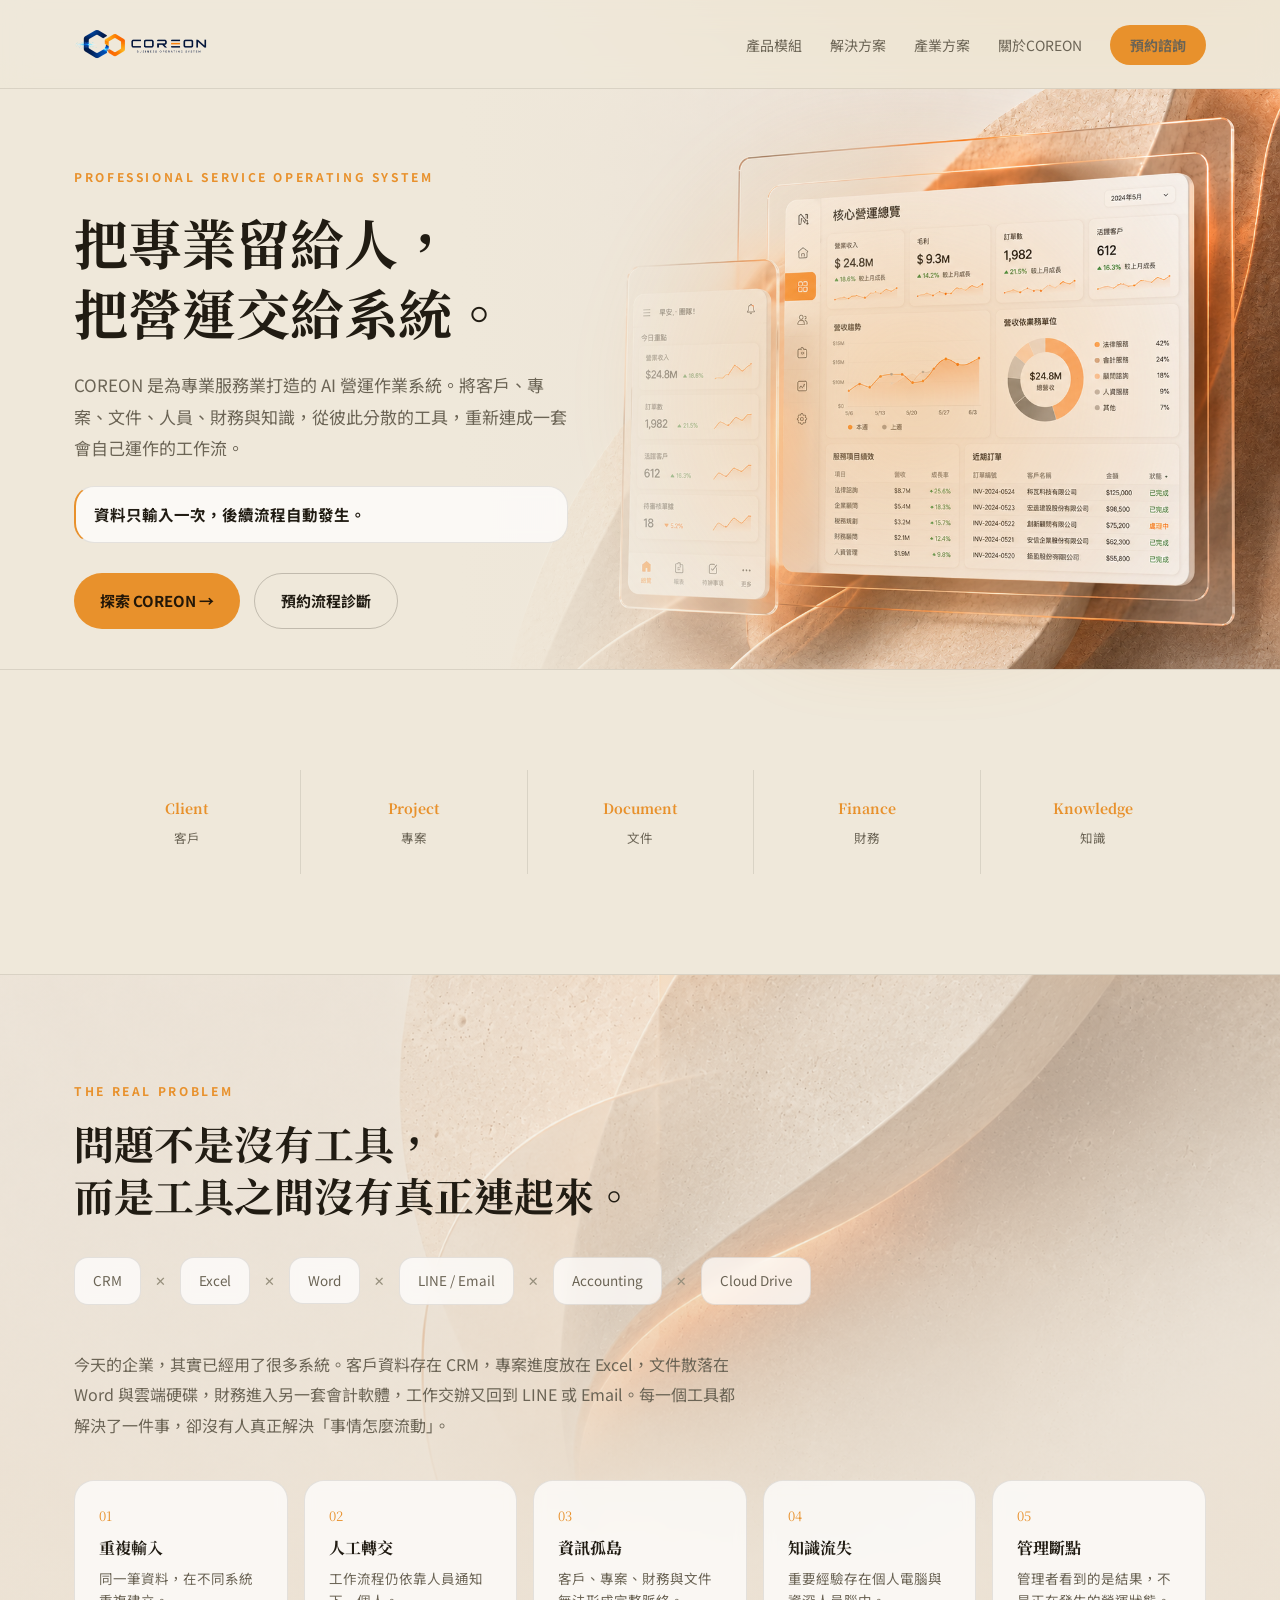
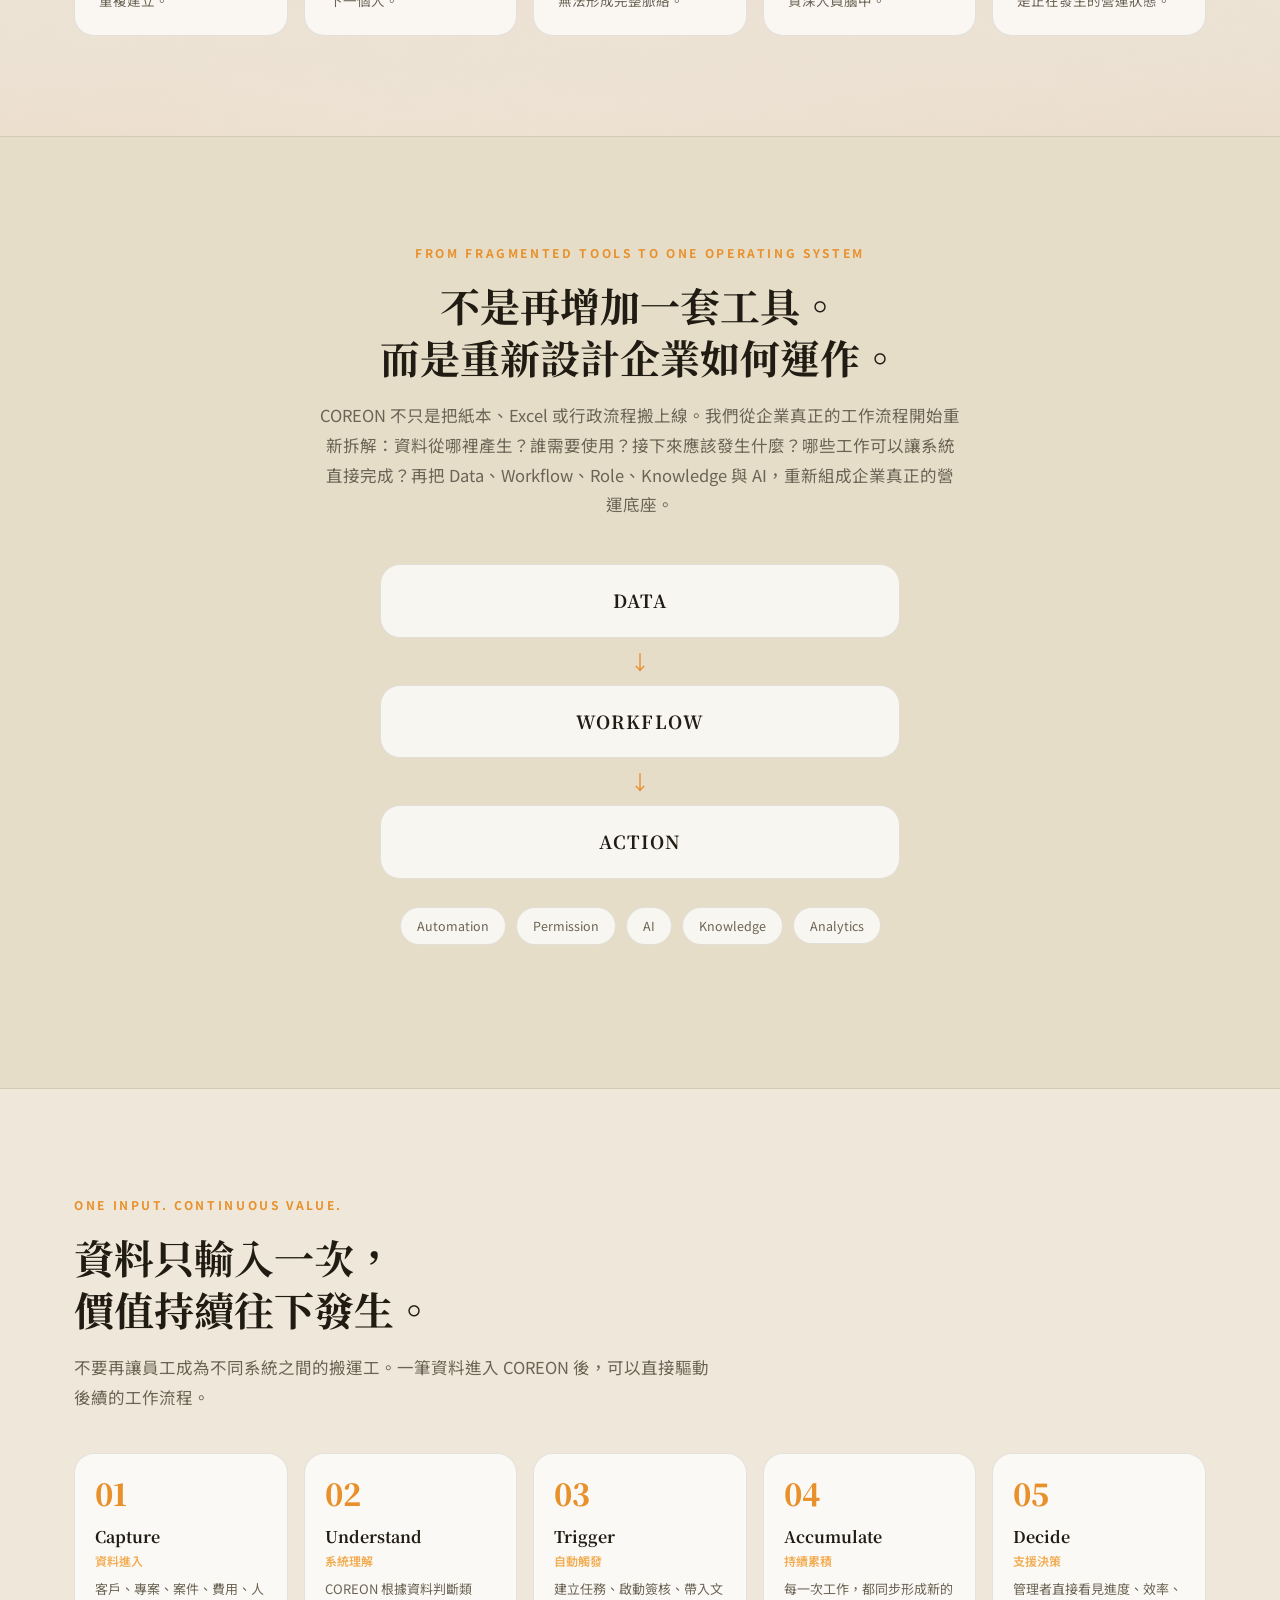
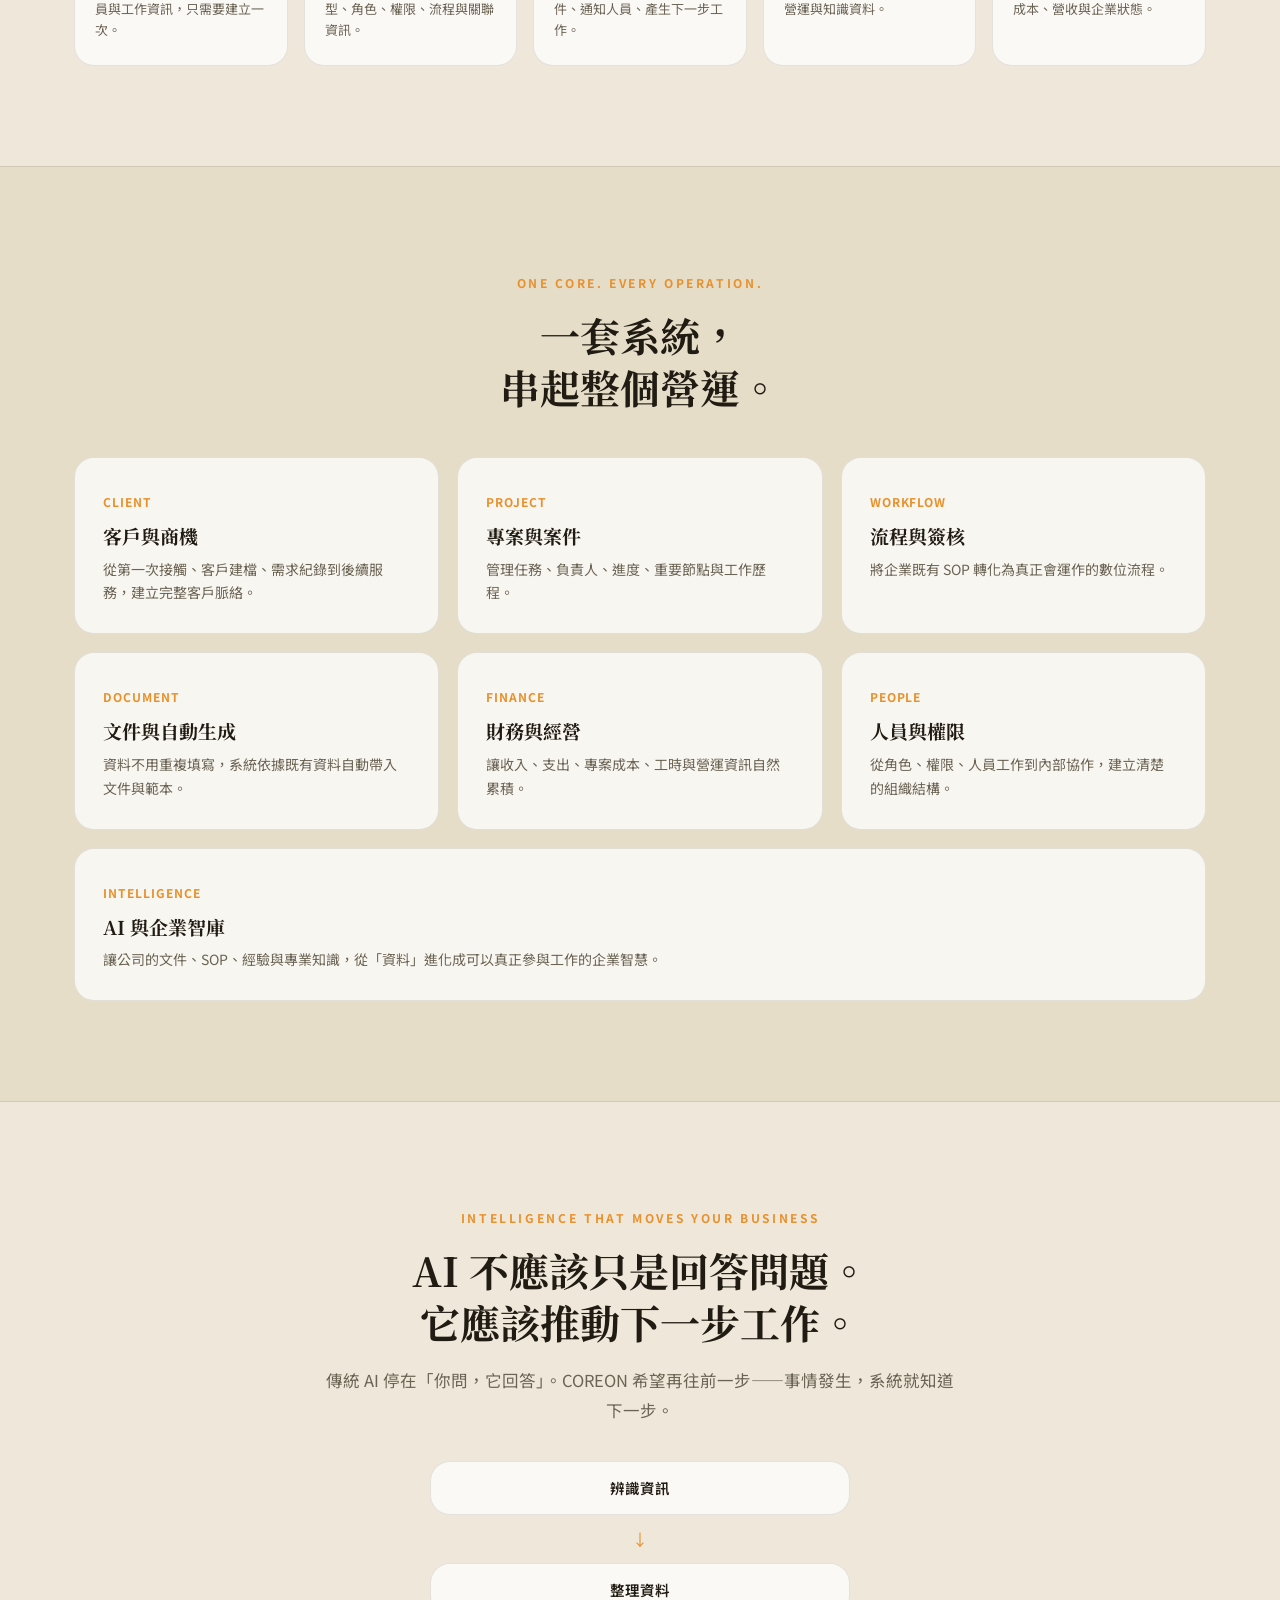
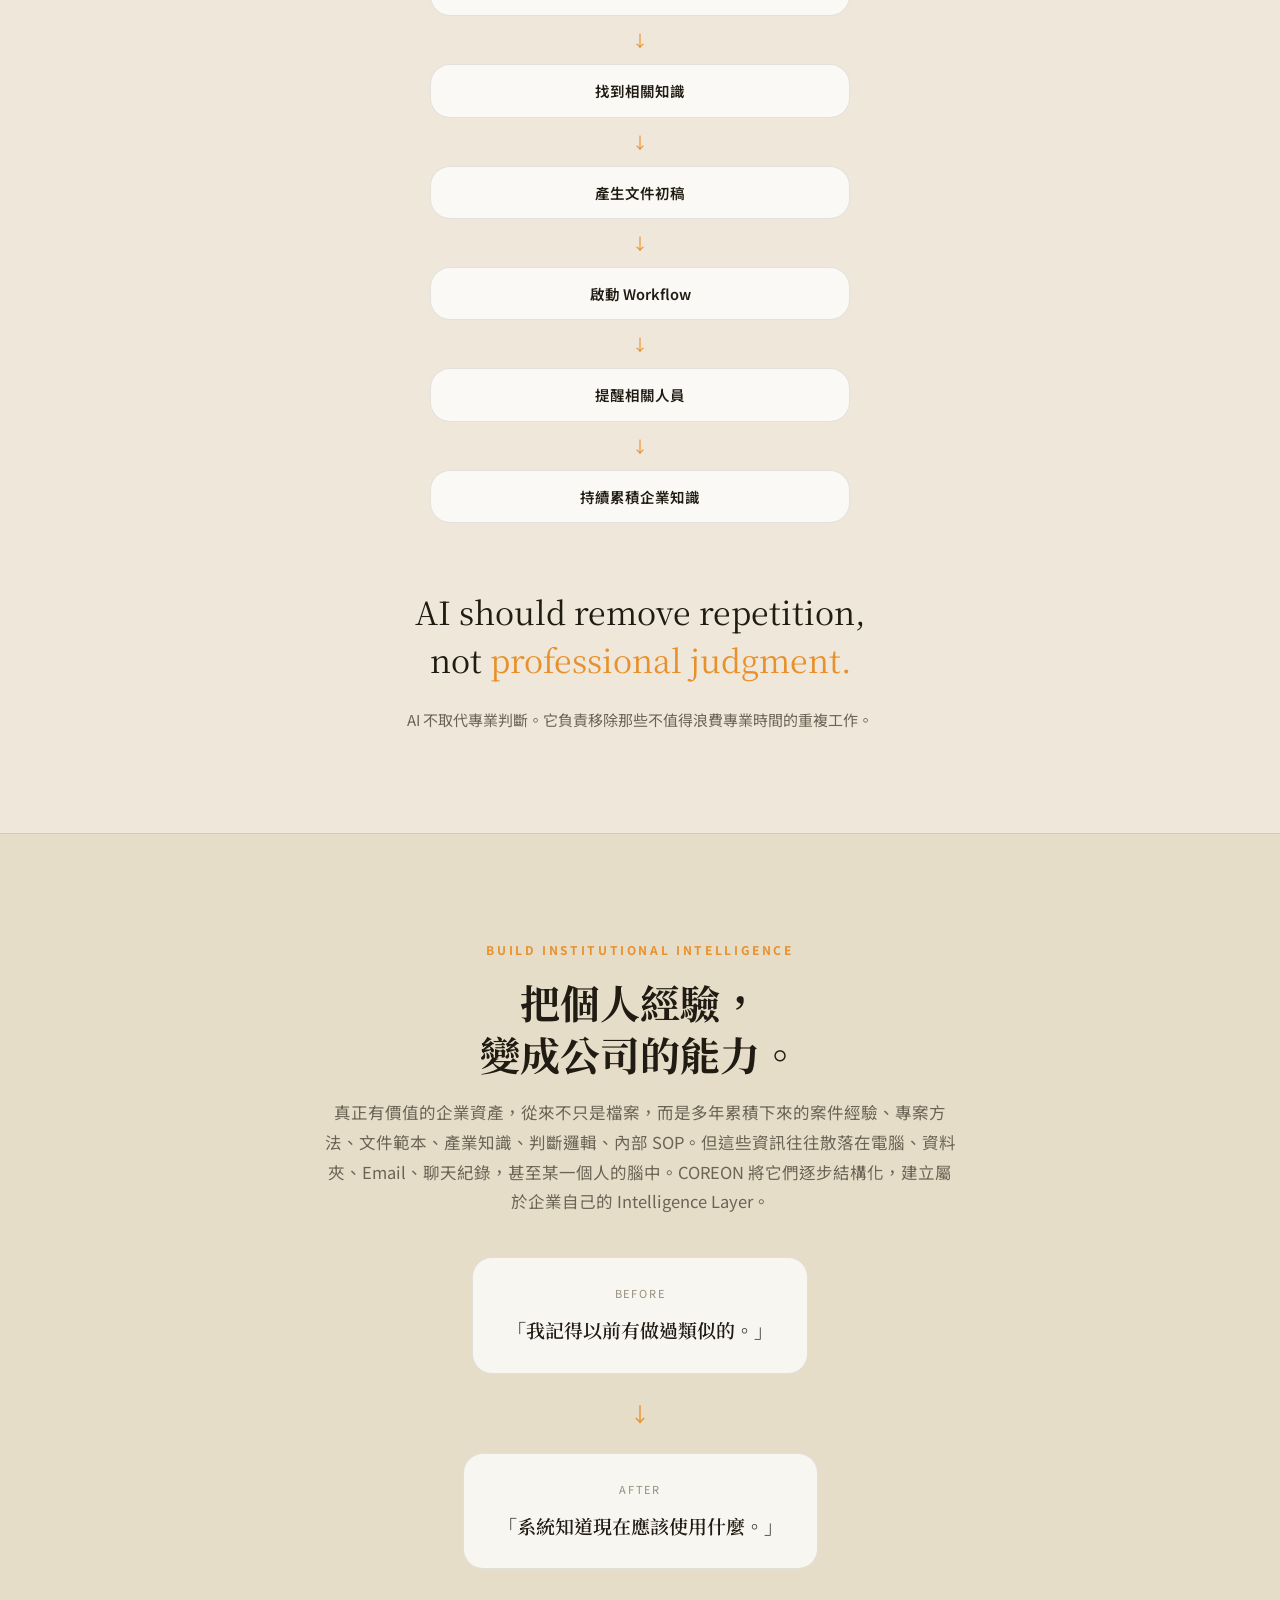
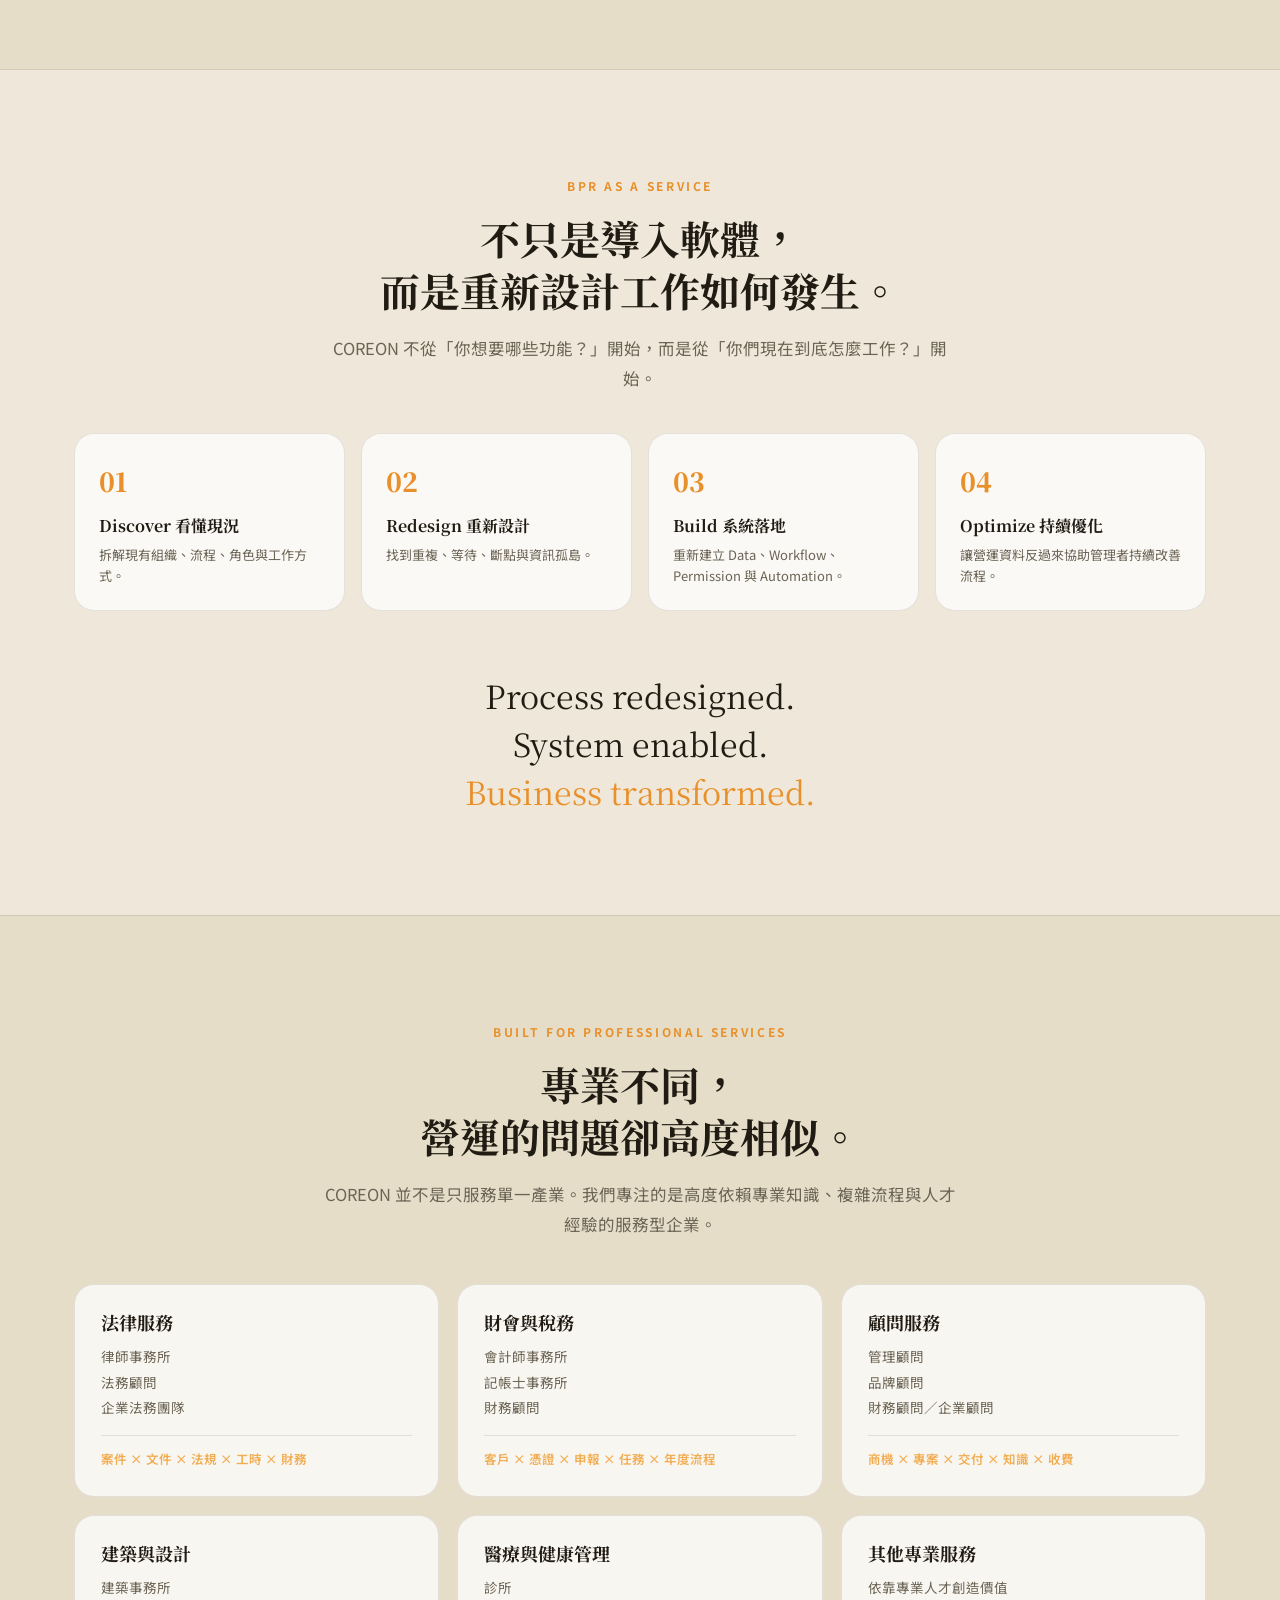
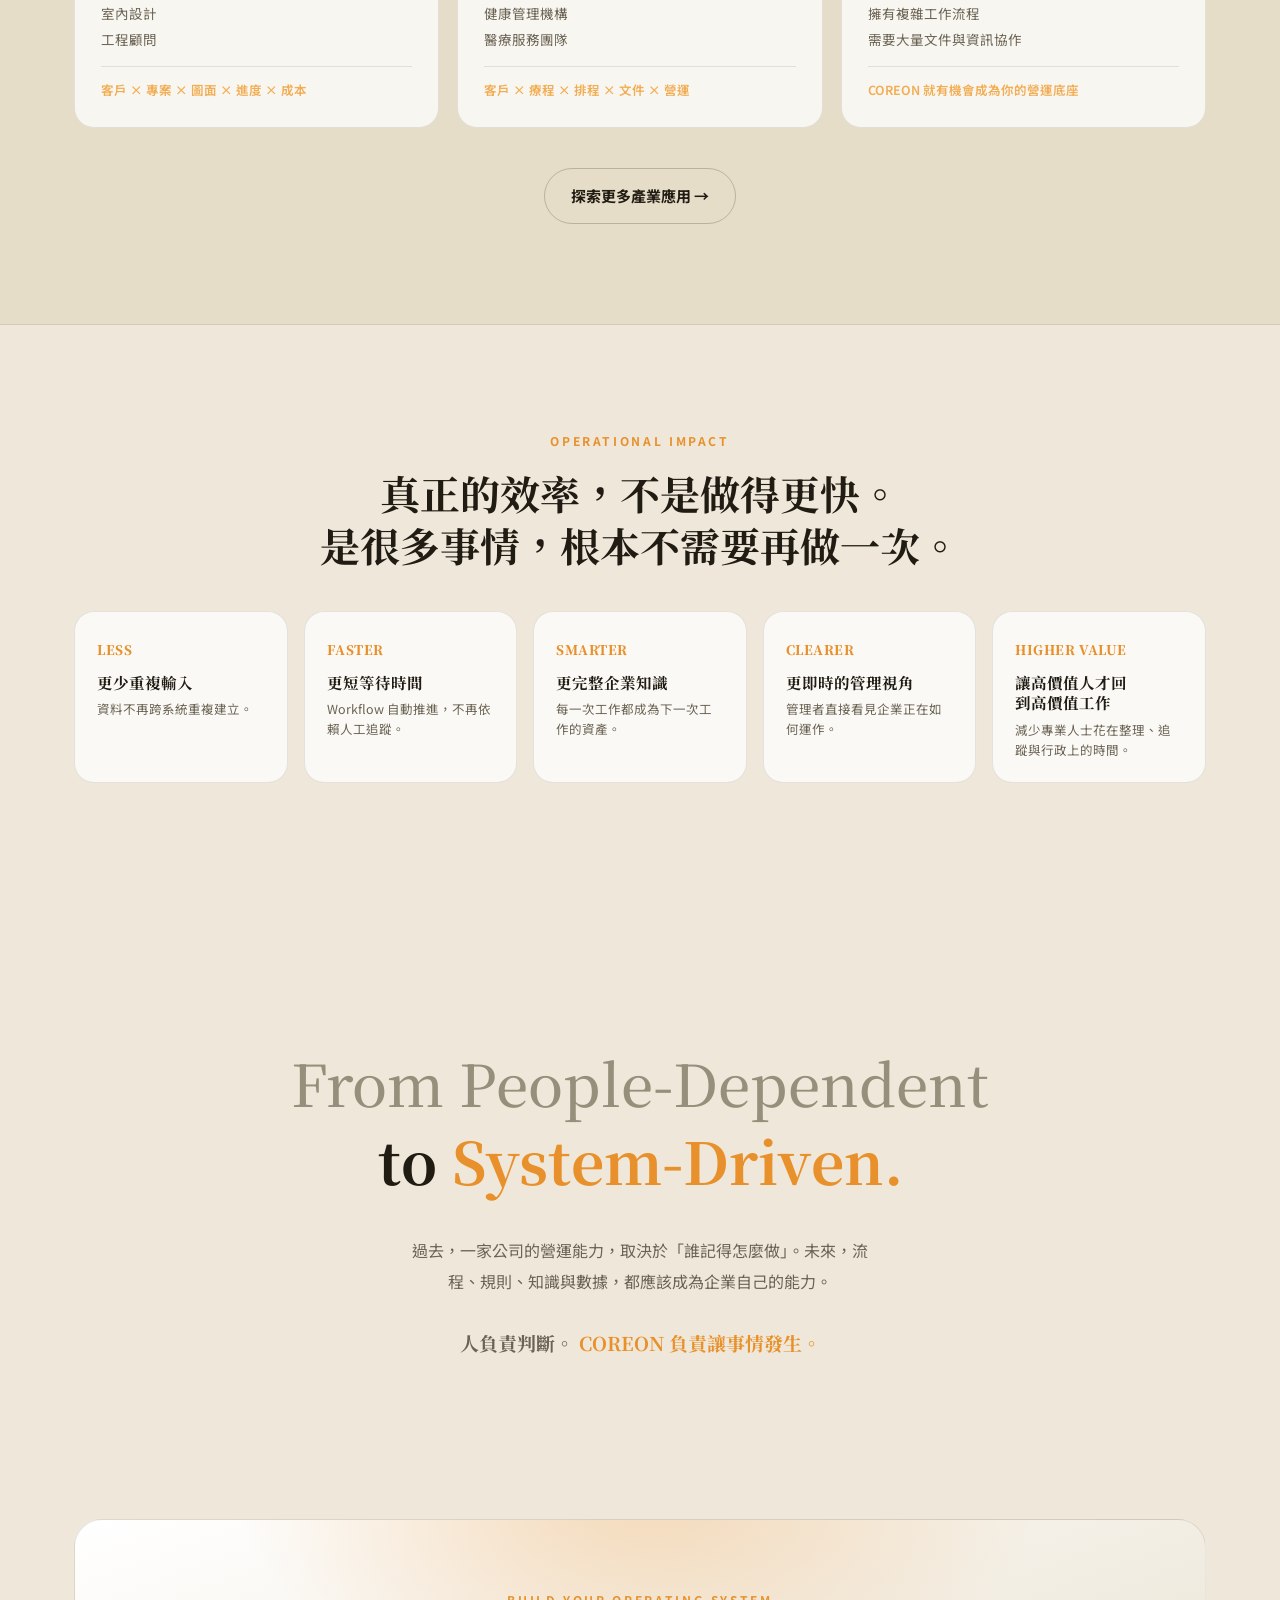
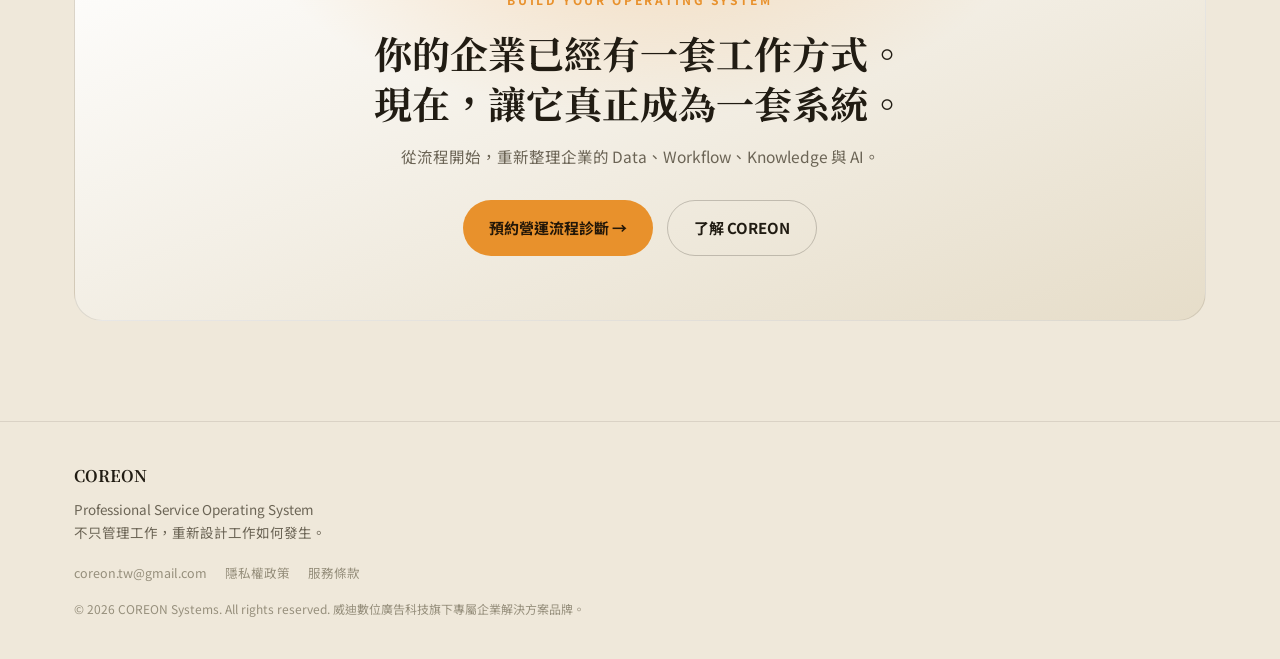
==== commit e57bd009: "更新網站 2026-08-23 18:15" ====
--- a/index.html
+++ b/index.html
@@ -279,7 +279,7 @@
 <main>
 
   <!-- SECTION 01 · HERO -->
-  <section class="hero" id="top">
+  <section class="hero" id="top" style="background-image:linear-gradient(to right, var(--bg) 0%, var(--bg) 36%, rgba(239,232,218,.82) 46%, rgba(239,232,218,.25) 62%, transparent 74%), url('/images/home/hero-bg.png');background-size:100% 100%, contain;background-position:left center, right center;background-repeat:no-repeat, no-repeat;">
     <div class="wrap hero-grid">
       <div class="reveal">
         <span class="eyebrow">PROFESSIONAL SERVICE OPERATING SYSTEM</span>
@@ -292,25 +292,7 @@
         </div>
       </div>
       <div class="reveal core-wrap" aria-hidden="true" style="min-height:460px;">
-        <div class="core-center"><b>COREON</b><span>DATA CORE</span></div>
-        <div class="core-node glass" style="left:50%;top:12%;">Client</div>
-        <div class="core-node glass" style="left:83%;top:26%;">Project / Case</div>
-        <div class="core-node glass" style="left:91%;top:58%;">Document</div>
-        <div class="core-node glass" style="left:69%;top:84%;">Workflow</div>
-        <div class="core-node glass" style="left:35%;top:84%;">Finance</div>
-        <div class="core-node glass" style="left:13%;top:58%;">People</div>
-        <div class="core-node glass" style="left:21%;top:26%;">Knowledge</div>
-        <svg width="100%" height="100%" viewBox="0 0 500 460" style="position:absolute;inset:0;z-index:1;" preserveAspectRatio="xMidYMid meet">
-          <g stroke="var(--accent)" stroke-width="1" stroke-dasharray="3 6" opacity="0.35">
-            <line x1="250" y1="230" x2="250" y2="55"/>
-            <line x1="250" y1="230" x2="415" y2="120"/>
-            <line x1="250" y1="230" x2="455" y2="267"/>
-            <line x1="250" y1="230" x2="345" y2="386"/>
-            <line x1="250" y1="230" x2="175" y2="386"/>
-            <line x1="250" y1="230" x2="65" y2="267"/>
-            <line x1="250" y1="230" x2="105" y2="120"/>
-          </g>
-        </svg>
+        <!-- 待補：使用者提供的第三張圖片（儀表板mockup）到位後，換成 <img> 放這裡，取代Data Core手繪視覺。目前先讓hero-bg.png的右側玻璃雕塑元素自己撐場面。 -->
       </div>
     </div>
   </section>
@@ -326,7 +308,7 @@
   </section>
 
   <!-- SECTION 02 · PROBLEM -->
-  <section id="problem">
+  <section id="problem" style="background-image:linear-gradient(rgba(239,232,218,.55), rgba(239,232,218,.55)), url('/images/home/problem-bg.png');background-size:100% 100%, cover;background-position:center, center;background-repeat:no-repeat, no-repeat;">
     <div class="wrap">
       <div class="section-head reveal">
         <span class="eyebrow">THE REAL PROBLEM</span>
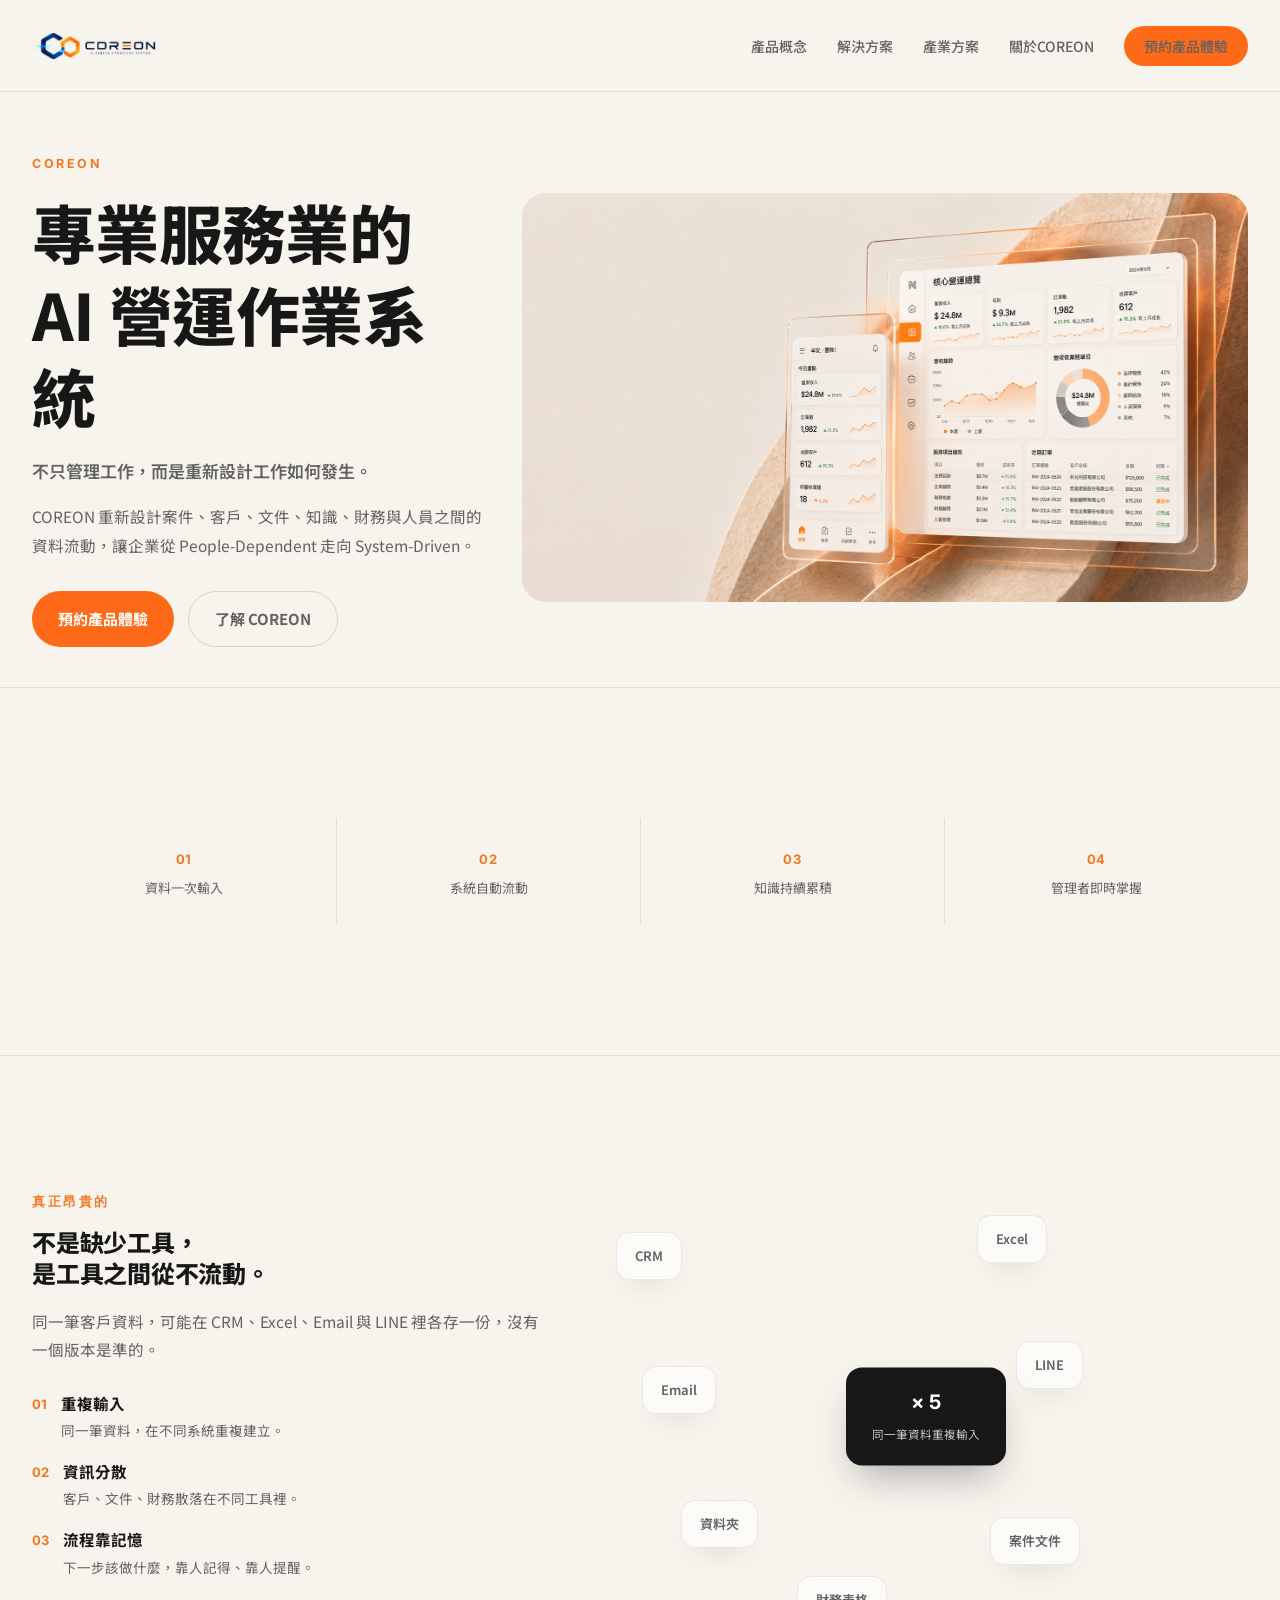
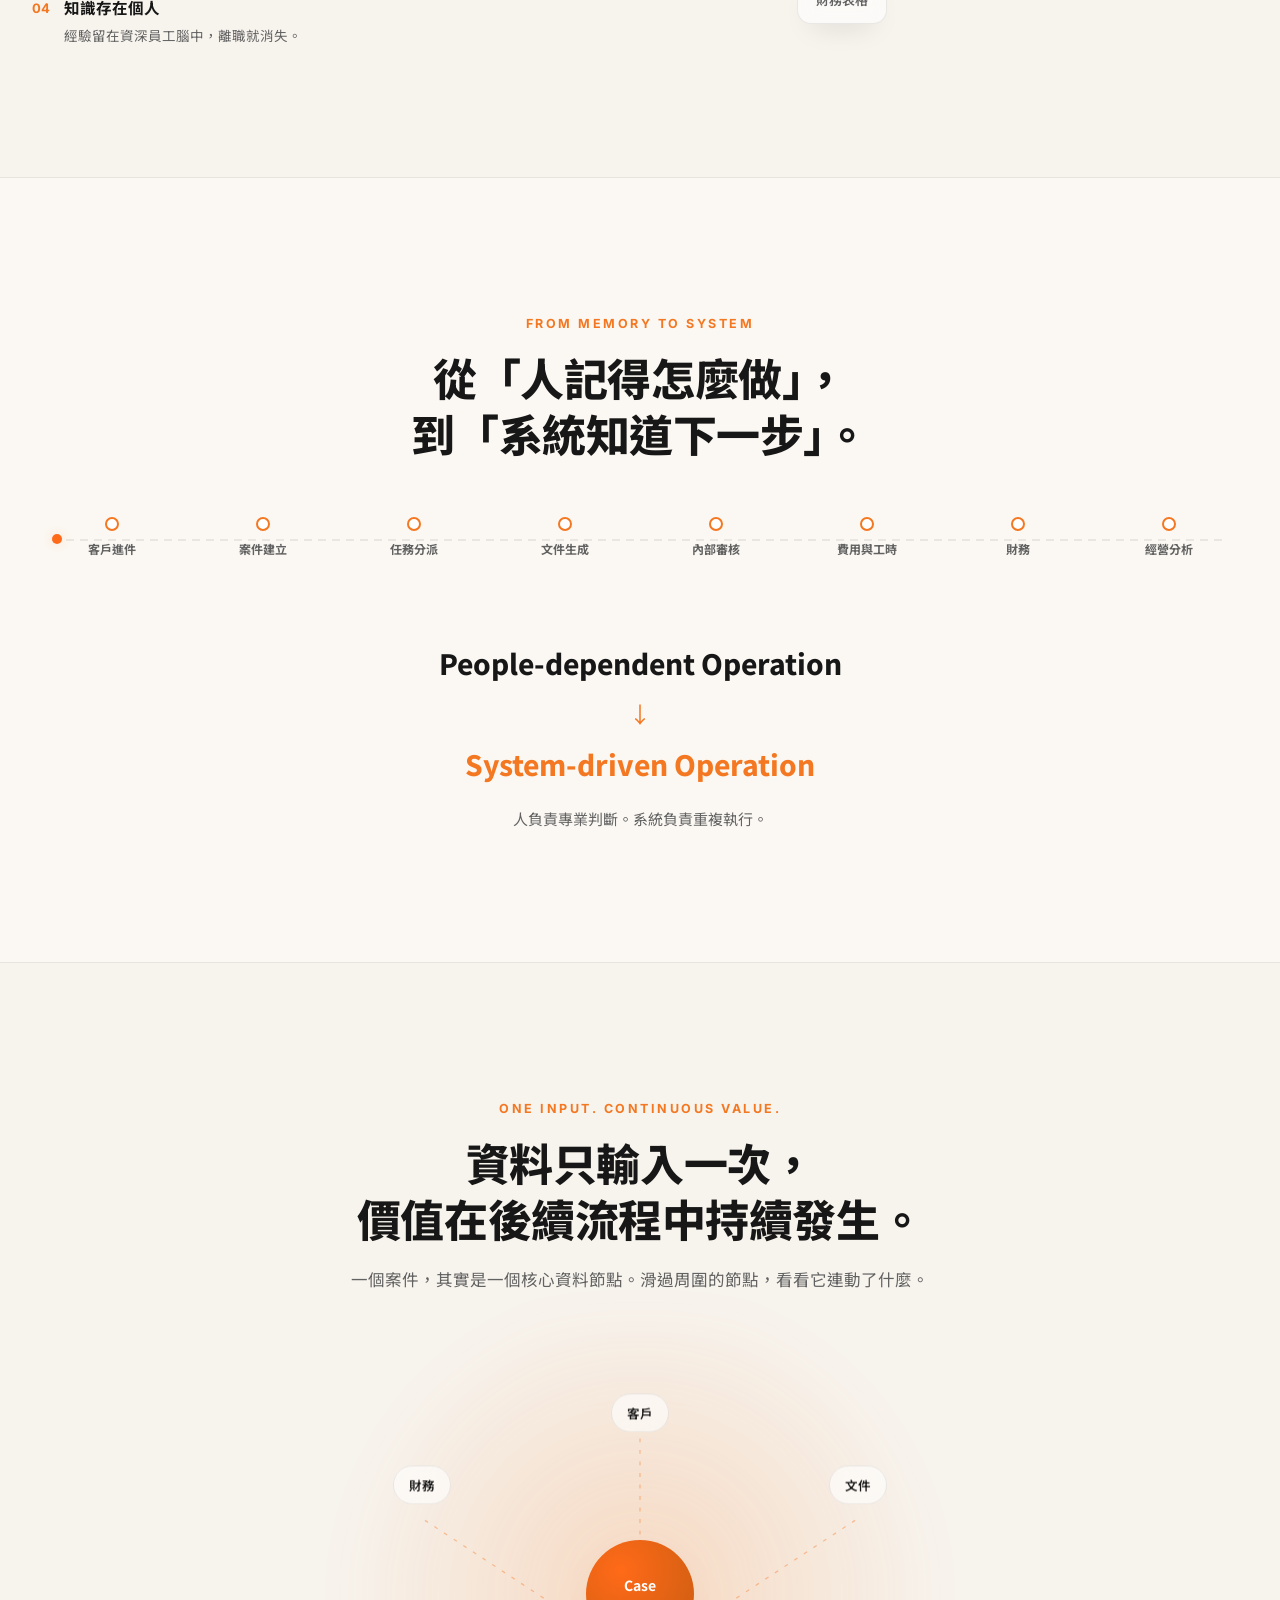
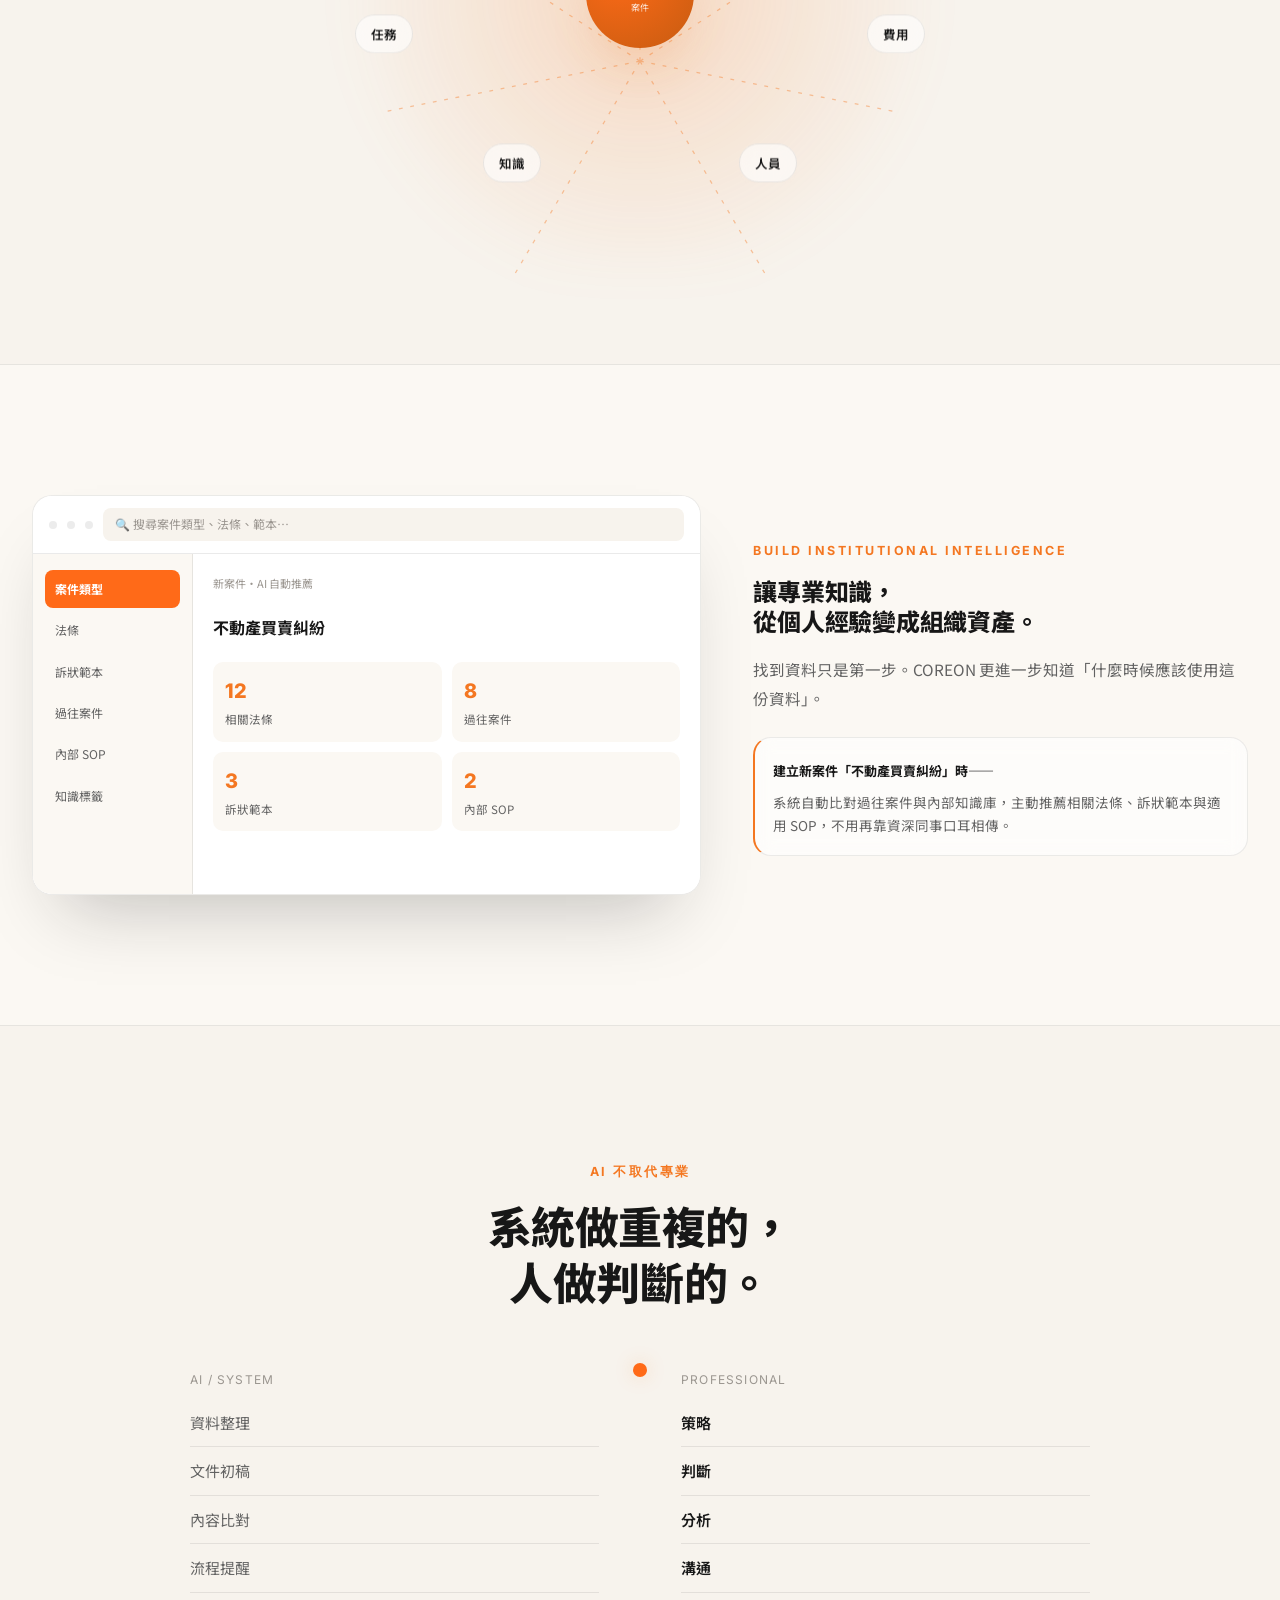
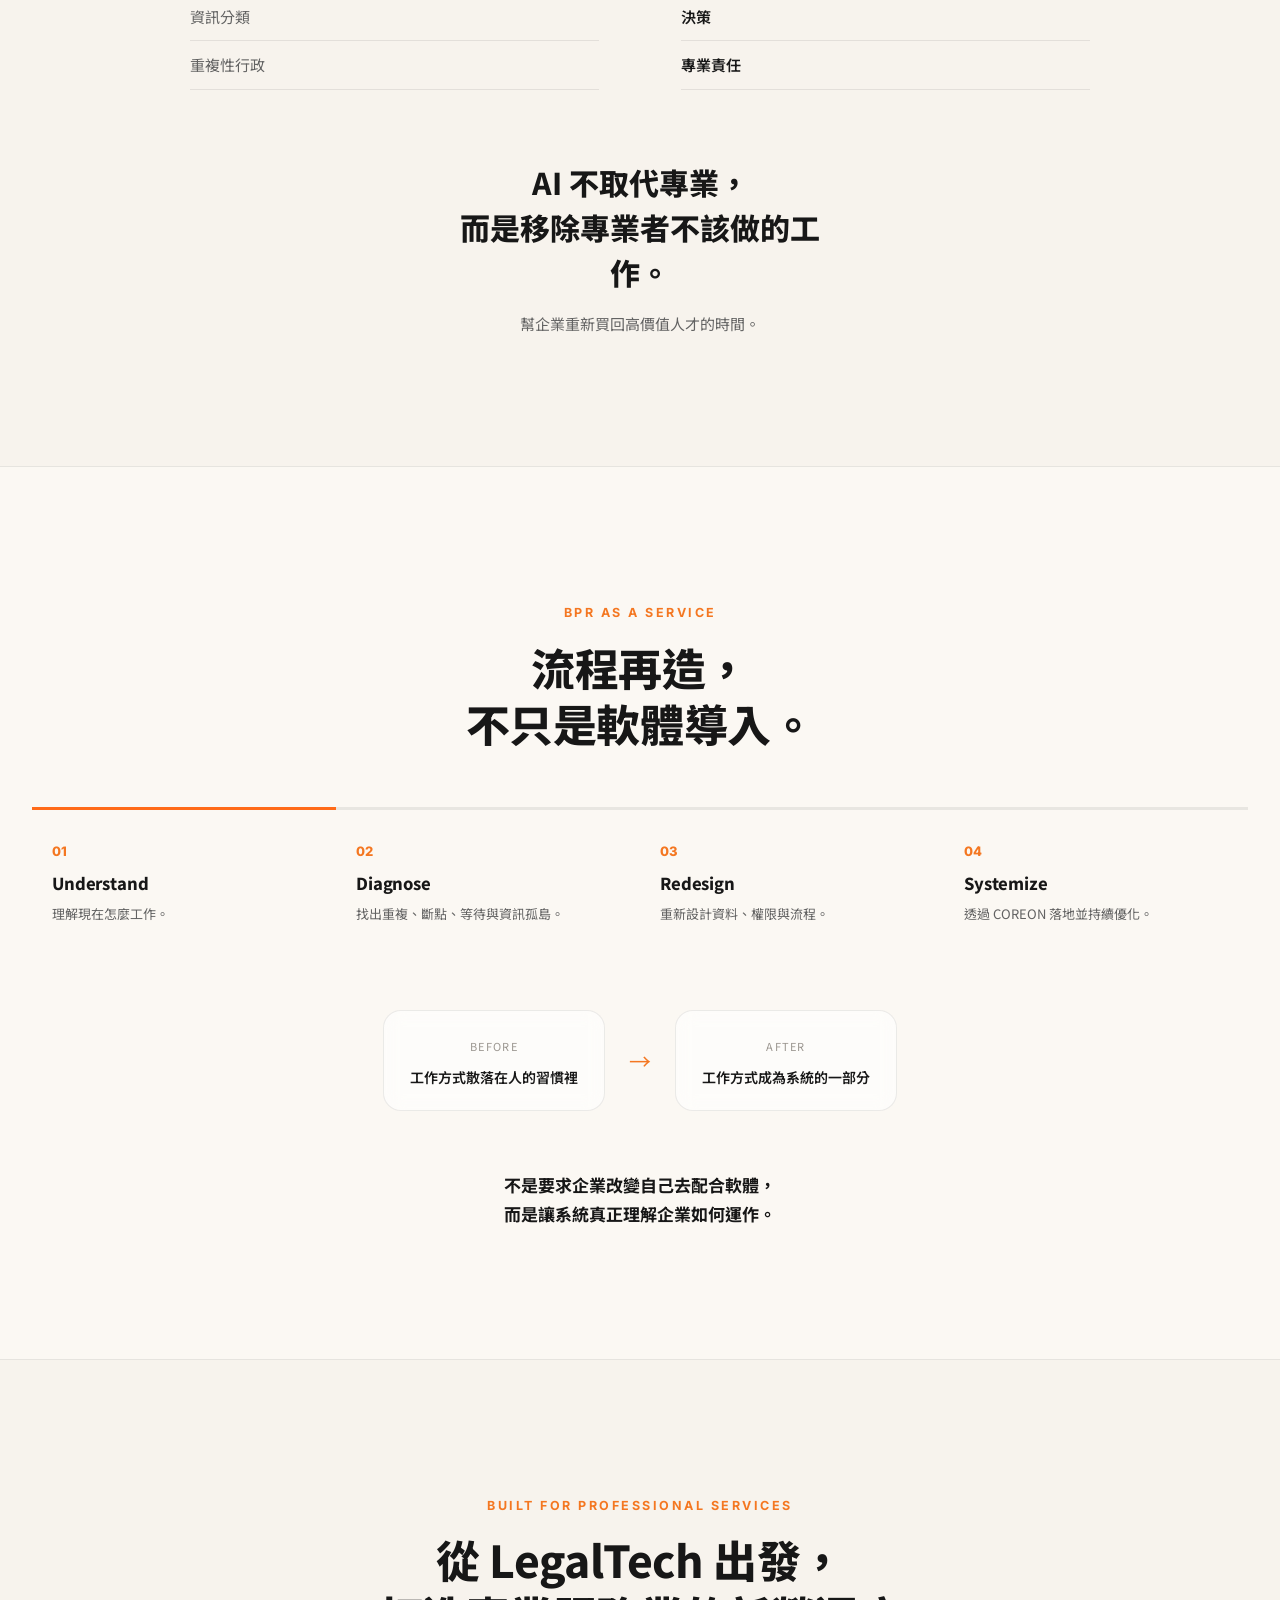
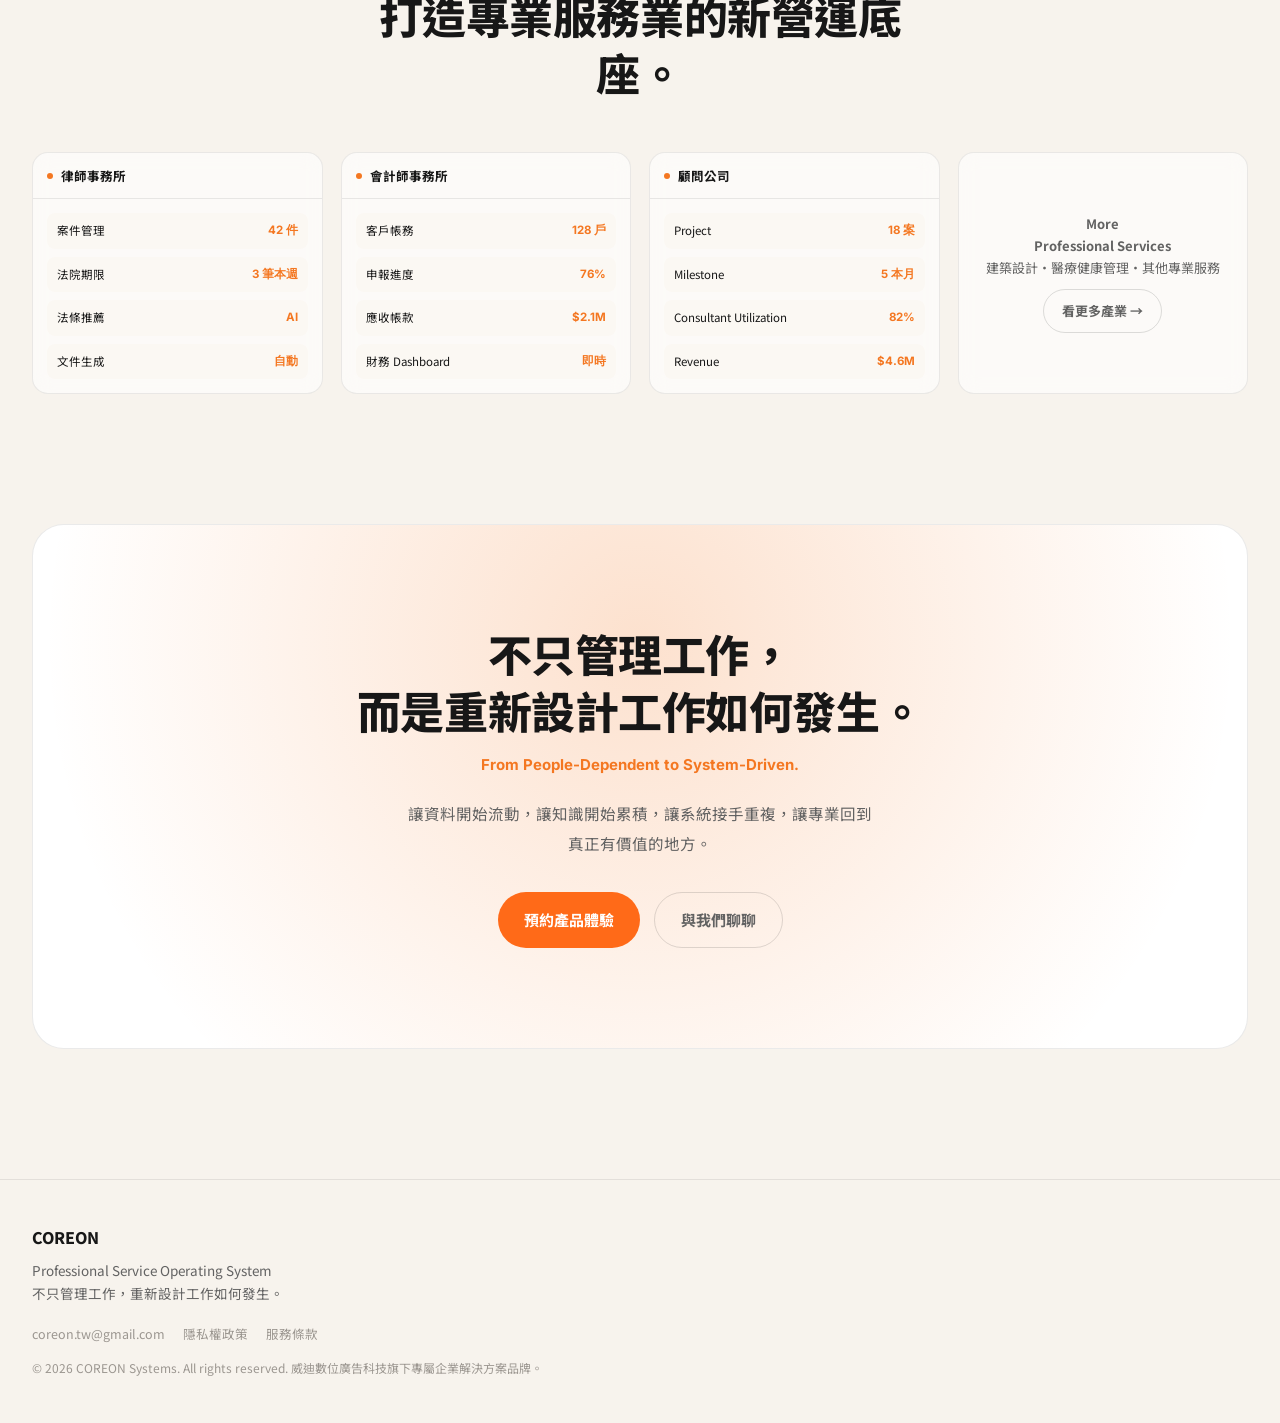
==== commit a7da73b5: "更新網站 2026-08-23 21:01" ====
--- a/index.html
+++ b/index.html
@@ -13,20 +13,20 @@
   gtag('config', 'G-TXDZ6K7RPB');
 </script>
 
-<title>COREON｜專業服務業 AI 營運作業系統</title>
-<meta name="description" content="COREON 是為專業服務業打造的 AI 營運作業系統，將客戶、專案、文件、人員、財務與知識重新連成一套會自己運作的工作流，服務法律、會計、顧問、建築設計、醫療健康管理等產業。">
+<title>COREON｜專業服務業的 AI 營運作業系統</title>
+<meta name="description" content="COREON 重新設計案件、客戶、文件、知識、財務與人員之間的資料流動，讓專業服務機構從 People-Dependent 走向 System-Driven。服務法律、會計、顧問等專業服務業。">
 <link rel="canonical" href="https://coreon.tw/">
 
 <meta property="og:type" content="website">
 <meta property="og:site_name" content="COREON">
-<meta property="og:title" content="COREON｜專業服務業 AI 營運作業系統">
-<meta property="og:description" content="把專業留給人，把營運交給系統。COREON 將客戶、專案、文件、人員、財務與知識，重新連成一套會自己運作的工作流。">
+<meta property="og:title" content="COREON｜專業服務業的 AI 營運作業系統">
+<meta property="og:description" content="不只管理工作，而是重新設計工作如何發生。資料只輸入一次，後續流程自動發生。">
 <meta property="og:url" content="https://coreon.tw/">
 <meta property="og:locale" content="zh_TW">
 
 <meta name="twitter:card" content="summary_large_image">
-<meta name="twitter:title" content="COREON｜專業服務業 AI 營運作業系統">
-<meta name="twitter:description" content="把專業留給人，把營運交給系統。資料只輸入一次，後續流程自動發生。">
+<meta name="twitter:title" content="COREON｜專業服務業的 AI 營運作業系統">
+<meta name="twitter:description" content="不只管理工作，而是重新設計工作如何發生。">
 
 <link rel="icon" type="image/x-icon" href="/favicon.ico">
 <link rel="icon" type="image/png" sizes="32x32" href="/images/brand/favicon-32x32.png">
@@ -35,7 +35,7 @@
 
 <link rel="preconnect" href="https://fonts.googleapis.com">
 <link rel="preconnect" href="https://fonts.gstatic.com" crossorigin>
-<link rel="stylesheet" href="https://fonts.googleapis.com/css2?family=Noto+Serif+TC:wght@500;600;700;900&family=Noto+Sans+TC:wght@400;500;700&display=swap">
+<link rel="stylesheet" href="https://fonts.googleapis.com/css2?family=Inter:wght@400;500;600;700;800&family=Noto+Sans+TC:wght@400;500;700;900&display=swap">
 
 <script type="application/ld+json">
 {
@@ -43,7 +43,7 @@
   "@type": "Organization",
   "name": "COREON",
   "url": "https://coreon.tw/",
-  "description": "COREON 是威迪數位廣告科技推出的專業服務業 AI 營運作業系統，服務法律服務、財會與稅務、顧問服務、建築與設計、醫療與健康管理等專業服務型企業，將客戶、專案、文件、人員、財務與知識整合為單一營運底座。",
+  "description": "COREON 是威迪數位廣告科技推出的專業服務業 AI 營運作業系統，服務法律服務、財會與稅務、顧問服務等專業服務型企業，將客戶、專案、文件、人員、財務與知識整合為單一營運底座。",
   "parentOrganization": { "@type": "Organization", "name": "威迪數位廣告科技" },
   "sameAs": ["https://lin.ee/829kkoG"]
 }
@@ -51,46 +51,44 @@
 
 <style>
 :root{
-  --bg:#EFE8DA; --bg-2:#E6DDC9; --surface:#FFFFFF;
-  --glass:rgba(255,255,255,.72); --glass-brd:rgba(30,25,15,.10); --glass-brd-strong:rgba(30,25,15,.22);
-  --ink:#211C13; --ink-soft:#6B6455; --ink-faint:#968F7C;
-  --accent:#E8912C; --accent-2:#F2AC52; --accent-deep:#CF7818; --accent-glow:rgba(232,145,44,.30);
-  --line:rgba(30,25,15,.10);
-  --serif:"Noto Serif TC",serif; --sans:"Noto Sans TC",system-ui,sans-serif;
-  --maxw:1180px;
+  --bg:#F7F3ED; --bg-2:#FBF8F3; --surface:#FFFFFF;
+  --ink:#171717; --ink-soft:#626262; --ink-faint:#9B9690;
+  --accent:#F47721; --accent-hot:#FF6A18; --accent-deep:#D35F12; --accent-glow:rgba(244,119,33,.22);
+  --line:rgba(23,23,23,.09); --glass-brd:rgba(23,23,23,.08);
+  --sans:"Noto Sans TC","Inter",system-ui,sans-serif;
+  --mono:"Inter",system-ui,sans-serif;
+  --maxw:1280px;
 }
 *{box-sizing:border-box}
 html{scroll-behavior:smooth}
 @media (prefers-reduced-motion:reduce){html{scroll-behavior:auto}}
-body{
-  margin:0; background:var(--bg); color:var(--ink); font-family:var(--sans);
-  font-size:16px; line-height:1.75; -webkit-font-smoothing:antialiased; overflow-x:hidden;
-  background-image:
-    radial-gradient(1000px 600px at 85% -10%, var(--accent-glow), transparent 60%),
-    radial-gradient(800px 500px at -10% 30%, rgba(232,145,44,.08), transparent 55%);
-  background-attachment:fixed;
-}
-.wrap{max-width:var(--maxw);margin:0 auto;padding:0 24px}
-h1,h2,h3{font-family:var(--serif);font-weight:700;margin:0;line-height:1.3;text-wrap:balance}
+body{margin:0;background:var(--bg);color:var(--ink);font-family:var(--sans);font-size:16px;line-height:1.7;-webkit-font-smoothing:antialiased;overflow-x:hidden}
+.wrap{max-width:var(--maxw);margin:0 auto;padding:0 32px}
+h1,h2,h3{font-family:var(--sans);font-weight:800;margin:0;line-height:1.28;letter-spacing:-.01em;text-wrap:balance}
 p{margin:0}
 a{color:inherit;text-decoration:none}
 img,svg{display:block;max-width:100%}
-.eyebrow{font-family:var(--sans);font-size:12px;letter-spacing:.22em;text-transform:uppercase;color:var(--accent);font-weight:700}
+.eyebrow{font-family:var(--mono);font-size:12.5px;letter-spacing:.2em;text-transform:uppercase;color:var(--accent);font-weight:700}
 :focus-visible{outline:2px solid var(--accent);outline-offset:3px;border-radius:4px}
-
-.reveal{opacity:0;transform:translateY(20px);transition:opacity .7s ease,transform .7s ease}
+.reveal{opacity:0;transform:translateY(18px);transition:opacity .6s ease,transform .6s ease}
 .reveal.in{opacity:1;transform:none}
 @media (prefers-reduced-motion:reduce){.reveal{opacity:1;transform:none;transition:none}}
+.glass{background:rgba(255,255,255,.6);border:1px solid var(--glass-brd);border-radius:18px;backdrop-filter:blur(10px)}
+.btn{display:inline-flex;align-items:center;gap:9px;font-weight:700;font-size:15px;border-radius:999px;padding:14px 26px;transition:transform .2s,box-shadow .2s,background .2s;cursor:pointer;border:0;font-family:var(--sans)}
+.btn-primary{background:var(--accent-hot);color:#fff}
+.btn-primary:hover{transform:translateY(-2px);box-shadow:0 14px 32px var(--accent-glow)}
+.btn-ghost{background:transparent;color:var(--ink-soft);border:1.5px solid rgba(23,23,23,.14)}
+.btn-ghost:hover{border-color:var(--ink);color:var(--ink)}
 
 /* nav */
-.nav{position:sticky;top:0;z-index:60;backdrop-filter:blur(14px);background:rgba(239,232,218,.78);border-bottom:1px solid var(--line)}
-.nav-in{max-width:var(--maxw);margin:0 auto;padding:14px 24px;display:flex;align-items:center;gap:24px}
-.nav-logo{height:30px;width:auto;display:block;}
-.nav-links{margin-left:auto;display:flex;align-items:center;gap:28px;list-style:none;padding:0}
-.nav-links a{font-size:14px;color:var(--ink-soft);transition:color .2s}
+.nav{position:sticky;top:0;z-index:60;backdrop-filter:blur(14px);background:rgba(247,243,237,.82);border-bottom:1px solid var(--line)}
+.nav-in{max-width:var(--maxw);margin:0 auto;padding:16px 32px;display:flex;align-items:center;gap:24px}
+.nav-logo{height:28px;width:auto;display:block}
+.nav-links{margin-left:auto;display:flex;align-items:center;gap:30px;list-style:none;padding:0}
+.nav-links a{font-size:14px;color:var(--ink-soft);transition:color .2s;font-weight:500}
 .nav-links a:hover{color:var(--ink)}
-.nav-cta{font-weight:700;color:#231708;background:var(--accent);padding:10px 20px;border-radius:999px;transition:transform .2s,box-shadow .2s}
-.nav-cta:hover{transform:translateY(-2px);box-shadow:0 10px 26px var(--accent-glow)}
+.nav-cta{font-weight:700;color:#fff;background:var(--accent-hot);padding:10px 20px;border-radius:999px}
+.nav-cta:hover{box-shadow:0 8px 22px var(--accent-glow)}
 .nav-toggle{display:none;background:transparent;border:1px solid var(--glass-brd);border-radius:10px;width:40px;height:40px;margin-left:auto;cursor:pointer}
 .nav-toggle span,.nav-toggle span::before,.nav-toggle span::after{content:"";display:block;width:16px;height:1.5px;background:var(--ink);position:relative;margin:0 auto}
 .nav-toggle span::before{position:absolute;top:-6px}
@@ -100,159 +98,162 @@
   .nav-links.is-open{display:flex}
   .nav-links li{width:100%}
   .nav-links a{display:block;padding:12px 0;width:100%}
-  .nav-links .nav-cta{margin-top:8px;text-align:center}
+  .nav-links .nav-cta{margin-top:8px;text-align:center;display:block}
   .nav-toggle{display:inline-flex;align-items:center;justify-content:center}
 }
 
-/* section rhythm */
-section{position:relative;padding:100px 0}
-.section-head{max-width:40em}
-.section-head h2{font-size:clamp(26px,3.6vw,40px)}
+section{position:relative;padding:130px 0}
+.section-head{max-width:38em}
+.section-head h2{font-size:clamp(28px,3.6vw,44px)}
 .section-head p{margin-top:18px;color:var(--ink-soft);font-size:16.5px;line-height:1.8}
 .center{text-align:center;margin-left:auto;margin-right:auto}
-
-/* glass card */
-.glass{background:var(--glass);border:1px solid var(--glass-brd);border-radius:20px;backdrop-filter:blur(6px)}
-.glass:hover{border-color:var(--glass-brd-strong)}
-
-/* buttons */
-.btn{display:inline-flex;align-items:center;gap:9px;font-weight:700;font-size:15px;border-radius:999px;padding:14px 26px;transition:transform .2s,box-shadow .2s,background .2s;cursor:pointer;border:0}
-.btn-primary{background:var(--accent);color:#231708}
-.btn-primary:hover{transform:translateY(-2px);box-shadow:0 12px 32px var(--accent-glow)}
-.btn-ghost{background:transparent;color:var(--ink);border:1px solid var(--glass-brd-strong)}
-.btn-ghost:hover{border-color:var(--accent);color:var(--accent)}
-
-/* ===== HERO ===== */
-.hero{padding:72px 0 40px}
-.hero-grid{display:grid;grid-template-columns:.85fr 1fr;gap:56px;align-items:center}
-.hero h1{font-size:clamp(34px,4.6vw,54px);margin-top:18px}
-.hero .lede{margin-top:22px;color:var(--ink-soft);font-size:17px;max-width:32em;line-height:1.85}
-.hero .highlight-line{margin-top:22px;padding:14px 18px;border-left:2px solid var(--accent);font-weight:700;font-size:15.5px;color:var(--ink)}
-.hero-cta{margin-top:30px;display:flex;gap:14px;flex-wrap:wrap}
+@media(max-width:760px){ section{padding:80px 0} .wrap{padding:0 20px} }
+
+/* ===== 01 HERO ===== */
+.hero{padding:56px 0 40px}
+.hero-grid{display:grid;grid-template-columns:.62fr 1fr;gap:40px;align-items:center}
+.hero h1{font-size:clamp(36px,5vw,64px)}
+.hero .lede-sm{margin-top:20px;color:var(--ink-soft);font-size:17px;font-weight:600}
+.hero .lede{margin-top:16px;color:var(--ink-soft);font-size:15.5px;line-height:1.85;max-width:30em}
+.hero-cta{margin-top:32px;display:flex;gap:14px;flex-wrap:wrap}
+.hero-visual{border-radius:24px;overflow:hidden}
+.hero-visual img{width:100%;height:auto;display:block}
 @media(max-width:960px){.hero-grid{grid-template-columns:1fr}}
 
-/* data core visual — true glass: very see-through, blurred backdrop, light catching the edge */
-.core-wrap{position:relative}
-.core-wrap::before{content:"";position:absolute;inset:-14%;background:radial-gradient(circle at 50% 50%,var(--accent-glow),transparent 68%);filter:blur(22px);z-index:0}
-.core-node{
-  position:absolute;transform:translate(-50%,-50%);display:flex;align-items:center;gap:7px;
-  padding:9px 16px;border-radius:999px;font-size:12.5px;font-weight:600;white-space:nowrap;z-index:2;
-  background:rgba(255,255,255,.32) !important;
-  backdrop-filter:blur(14px) saturate(1.5); -webkit-backdrop-filter:blur(14px) saturate(1.5);
-  border:1px solid rgba(255,255,255,.55) !important;
-  box-shadow:inset 0 1px 0 rgba(255,255,255,.6), inset 0 -6px 10px -6px rgba(255,255,255,.3), 0 10px 26px -10px rgba(33,28,19,.22);
+.caps{border-top:1px solid var(--line);border-bottom:1px solid var(--line)}
+.caps-in{display:grid;grid-template-columns:repeat(4,1fr)}
+.cap{padding:26px 20px;border-left:1px solid var(--line);text-align:center}
+.cap:first-child{border-left:0}
+.cap b{font-family:var(--mono);color:var(--accent);font-size:13px;letter-spacing:.05em}
+.cap span{display:block;margin-top:6px;font-size:13px;color:var(--ink-soft)}
+@media(max-width:760px){.caps-in{grid-template-columns:repeat(2,1fr)}.cap{border-left:0;border-bottom:1px solid var(--line)}}
+
+/* ===== 02 PAIN ===== */
+.pain-grid{display:grid;grid-template-columns:.8fr 1fr;gap:56px;align-items:center}
+@media(max-width:960px){.pain-grid{grid-template-columns:1fr}}
+.pain-list{margin-top:26px;display:flex;flex-direction:column;gap:16px}
+.pain-item{display:flex;gap:14px;align-items:flex-start}
+.pain-item .no{font-family:var(--mono);color:var(--accent);font-weight:700;font-size:13px;padding-top:3px}
+.pain-item b{font-size:15.5px}
+.pain-item p{font-size:13.5px;color:var(--ink-soft);margin-top:2px}
+.frag{position:relative;min-height:420px}
+.frag-chip{position:absolute;padding:12px 18px;border-radius:14px;font-size:13px;font-weight:600;color:var(--ink-soft);box-shadow:0 14px 30px -16px rgba(23,23,23,.18)}
+.frag-dup{position:absolute;left:50%;top:50%;transform:translate(-50%,-50%);text-align:center;background:var(--ink);color:#fff;padding:18px 26px;border-radius:16px;z-index:3;box-shadow:0 20px 40px -12px rgba(23,23,23,.35)}
+.frag-dup b{display:block;font-size:20px;font-family:var(--mono)}
+.frag-dup span{font-size:11.5px;opacity:.75}
+@media(max-width:600px){.frag{min-height:340px;transform:scale(.82);transform-origin:top left}}
+
+/* ===== 03 DATA FLOW ===== */
+.flow-wrap{margin-top:56px;position:relative}
+.flow-line{position:relative;display:flex;justify-content:space-between;align-items:center;padding:0 4px}
+.flow-line::before{content:"";position:absolute;left:20px;right:20px;top:50%;height:2px;background:repeating-linear-gradient(to right,var(--glass-brd) 0 8px,transparent 8px 14px);z-index:0}
+.flow-dot-run{position:absolute;top:50%;left:20px;width:10px;height:10px;margin-top:-5px;border-radius:50%;background:var(--accent-hot);box-shadow:0 0 14px var(--accent-glow);animation:flowRun 5s linear infinite;z-index:1}
+@keyframes flowRun{0%{left:20px;opacity:0}8%{opacity:1}92%{opacity:1}100%{left:calc(100% - 30px);opacity:0}}
+.flow-node{position:relative;z-index:2;display:flex;flex-direction:column;align-items:center;gap:8px;flex:1}
+.flow-node .pt{width:14px;height:14px;border-radius:50%;background:var(--surface);border:2.5px solid var(--accent);transition:transform .2s}
+.flow-node:hover .pt{transform:scale(1.3)}
+.flow-node .lbl{font-size:12px;font-weight:700;text-align:center;max-width:80px;color:var(--ink-soft)}
+.flow-node:hover .lbl{color:var(--ink)}
+@media(max-width:900px){
+  .flow-line{flex-direction:column;align-items:flex-start;gap:22px;padding-left:12px}
+  .flow-line::before{left:6px;right:auto;top:12px;bottom:12px;width:2px;height:auto;background:repeating-linear-gradient(to bottom,var(--glass-brd) 0 8px,transparent 8px 14px)}
+  .flow-dot-run{left:6px;top:12px;margin-top:0;animation:flowRunV 5s linear infinite}
+  @keyframes flowRunV{0%{top:12px;opacity:0}8%{opacity:1}92%{opacity:1}100%{top:calc(100% - 12px);opacity:0}}
+  .flow-node{flex-direction:row;justify-content:flex-start}
+  .flow-node .lbl{text-align:left;max-width:none}
 }
-.core-node .dot{width:6px;height:6px;border-radius:50%;background:var(--accent)}
-.core-center{position:absolute;left:50%;top:50%;transform:translate(-50%,-50%);width:120px;height:120px;border-radius:50%;
-  background:radial-gradient(circle at 32% 28%,var(--accent-2),var(--accent-deep) 78%);display:flex;flex-direction:column;align-items:center;justify-content:center;
-  box-shadow:inset 0 2px 6px rgba(255,255,255,.35), inset 0 -10px 18px -8px rgba(80,40,4,.35), 0 34px 60px -16px rgba(232,145,44,.55);z-index:3}
-.core-center b{font-family:var(--serif);color:#231708;font-size:15px}
-.core-center span{font-size:8.5px;letter-spacing:.1em;color:#3a2410;margin-top:2px}
-
-/* ===== capability strip ===== */
-.caps{border-top:1px solid var(--line);border-bottom:1px solid var(--line)}
-.caps-in{display:grid;grid-template-columns:repeat(5,1fr)}
-.cap{padding:26px 18px;border-left:1px solid var(--line);text-align:center}
-.cap:first-child{border-left:0}
-.cap b{font-family:var(--serif);color:var(--accent);font-size:14px;display:block}
-.cap span{display:block;margin-top:6px;font-size:12.5px;color:var(--ink-soft)}
-@media(max-width:760px){.caps-in{grid-template-columns:repeat(2,1fr)}.cap{border-left:0;border-bottom:1px solid var(--line)}}
-
-/* problem tools row */
-.tool-row{display:flex;flex-wrap:wrap;gap:14px;margin:36px 0 44px;position:relative}
-.tool-chip{padding:11px 18px;border-radius:14px;font-size:13.5px;color:var(--ink-soft)}
-.tool-chip.broken{position:relative}
-.tool-row .brk{align-self:center;color:var(--ink-faint);font-size:13px}
-.grid-5{display:grid;grid-template-columns:repeat(5,1fr);gap:16px}
-@media(max-width:900px){.grid-5{grid-template-columns:repeat(2,1fr)}}
-.p-card{padding:24px;text-align:left}
-.p-card .n{font-family:var(--serif);color:var(--accent);font-size:13px;margin-bottom:10px;display:block}
-.p-card h3{font-size:16px;margin-bottom:8px}
-.p-card p{font-size:13.5px;color:var(--ink-soft);line-height:1.65}
-
-/* stack layers */
-.stack{display:flex;flex-direction:column;align-items:center;gap:0;margin:44px 0}
-.stack-layer{width:100%;max-width:520px;padding:20px 28px;text-align:center;font-family:var(--serif);font-weight:700;font-size:18px;letter-spacing:.06em}
-.stack-arrow{color:var(--accent);font-size:20px;margin:6px 0}
-.stack-tags{display:flex;flex-wrap:wrap;justify-content:center;gap:10px;margin-top:28px}
-.stack-tag{font-size:12.5px;color:var(--ink-soft);padding:7px 16px;border-radius:999px}
-
-/* numbered flow */
-.flow{display:grid;grid-template-columns:repeat(5,1fr);gap:16px;margin-top:40px}
-.flow-step{padding:24px 20px}
-.flow-step .num{font-family:var(--serif);font-weight:900;font-size:30px;color:var(--accent);line-height:1}
-.flow-step h3{font-size:16px;margin-top:14px}
-.flow-step .sub{font-size:12px;color:var(--accent-2);margin-top:2px;font-weight:600}
-.flow-step p{font-size:13px;color:var(--ink-soft);margin-top:8px;line-height:1.6}
-@media(max-width:960px){.flow{grid-template-columns:1fr 1fr}}
-@media(max-width:560px){.flow{grid-template-columns:1fr}}
-
-/* products grid */
-.grid-3{display:grid;grid-template-columns:repeat(3,1fr);gap:18px}
-@media(max-width:900px){.grid-3{grid-template-columns:1fr 1fr}}
-@media(max-width:560px){.grid-3{grid-template-columns:1fr}}
-.prod-card{padding:28px}
-.prod-card .k{font-family:var(--sans);font-size:12px;color:var(--accent);letter-spacing:.08em;text-transform:uppercase;font-weight:700}
-.prod-card h3{font-size:19px;margin-top:10px}
-.prod-card p{font-size:14px;color:var(--ink-soft);margin-top:9px;line-height:1.7}
-
-/* ai flow */
-.ai-flow{display:flex;flex-direction:column;gap:10px;max-width:420px;margin:36px auto 0}
-.ai-flow-item{padding:13px 20px;text-align:center;font-size:14.5px;font-weight:600}
-.ai-flow-arrow{text-align:center;color:var(--accent);font-size:16px}
-.statement{font-family:var(--serif);font-size:clamp(22px,3.2vw,32px);text-align:center;max-width:16em;margin:0 auto;line-height:1.5}
-.statement em{color:var(--accent);font-style:normal}
-
-/* before/after */
-.ba{display:flex;flex-direction:column;align-items:center;gap:22px;margin-top:40px}
-.ba-card{padding:26px 34px;text-align:center;max-width:520px}
-.ba-card .lbl{font-size:11px;letter-spacing:.16em;text-transform:uppercase;color:var(--ink-faint);margin-bottom:10px;display:block}
-.ba-card p{font-family:var(--serif);font-size:19px;font-weight:600}
-.ba-arrow{color:var(--accent);font-size:20px}
-
-/* BPR grid */
-.grid-4{display:grid;grid-template-columns:repeat(4,1fr);gap:16px;margin-top:40px}
-@media(max-width:900px){.grid-4{grid-template-columns:1fr 1fr}}
-@media(max-width:560px){.grid-4{grid-template-columns:1fr}}
-.bpr-card{padding:24px}
-.bpr-card .num{font-family:var(--serif);font-weight:900;color:var(--accent);font-size:26px}
-.bpr-card h3{font-size:16px;margin-top:12px}
-.bpr-card p{font-size:13px;color:var(--ink-soft);margin-top:8px;line-height:1.6}
-
-/* industry cards */
-.ind-card{padding:26px}
-.ind-card h3{font-size:18px;margin-bottom:10px}
-.ind-card ul{list-style:none;margin:0 0 14px;padding:0;font-size:13.5px;color:var(--ink-soft);line-height:1.9}
-.ind-card .combo{font-size:12.5px;color:var(--accent-2);font-weight:600;padding-top:12px;border-top:1px solid var(--line)}
-
-/* outcome */
-.grid-5b{display:grid;grid-template-columns:repeat(5,1fr);gap:16px;margin-top:40px}
-@media(max-width:960px){.grid-5b{grid-template-columns:1fr 1fr}}
-@media(max-width:560px){.grid-5b{grid-template-columns:1fr}}
-.out-card{padding:22px}
-.out-card .tag2{font-family:var(--serif);font-weight:900;font-size:13px;color:var(--accent);letter-spacing:.04em}
-.out-card h3{font-size:15.5px;margin-top:10px}
-.out-card p{font-size:12.5px;color:var(--ink-soft);margin-top:7px;line-height:1.6}
-
-/* positioning full bleed */
-.positioning{padding:160px 0;text-align:center}
-.positioning h2{font-size:clamp(30px,5.6vw,58px);line-height:1.35}
-.positioning h2 .light{color:var(--ink-faint);font-weight:500}
-.positioning .p2{margin-top:36px;color:var(--ink-soft);font-size:16px;max-width:30em;margin-left:auto;margin-right:auto;line-height:1.9}
-.positioning .split{margin-top:30px;font-family:var(--serif);font-weight:700;font-size:19px}
-.positioning .split .a{color:var(--ink-soft)}
-.positioning .split .b{color:var(--accent)}
-
-/* final cta */
-.cta-box{text-align:center;background:linear-gradient(160deg,var(--surface),var(--bg-2));border:1px solid var(--line);border-radius:28px;padding:64px 32px;position:relative;overflow:hidden}
-.cta-box::before{content:"";position:absolute;inset:0;background:radial-gradient(60% 100% at 50% -10%,var(--accent-glow),transparent 60%);z-index:0}
-.cta-box>*{position:relative;z-index:1}
-.cta-box h2{font-size:clamp(26px,4vw,38px)}
-.cta-box p{margin-top:16px;color:var(--ink-soft);font-size:15.5px}
-.cta-box .btns{margin-top:30px;display:flex;gap:14px;justify-content:center;flex-wrap:wrap}
-
-footer{border-top:1px solid var(--line);padding:40px 0}
-.foot-brand{font-family:var(--serif);font-weight:700;font-size:16px}
+.flow-statement{margin-top:80px;text-align:center}
+.flow-statement .big{font-size:clamp(20px,2.6vw,28px);font-weight:800}
+.flow-statement .arrow{color:var(--accent);font-size:22px;margin:8px 0}
+.flow-statement p{margin-top:18px;color:var(--ink-soft);font-size:15px}
+
+/* ===== 04 DATA NETWORK ===== */
+.net-wrap{position:relative;max-width:640px;margin:60px auto 0;min-height:480px}
+.net-wrap::before{content:"";position:absolute;inset:-8%;background:radial-gradient(circle at 50% 50%,var(--accent-glow),transparent 65%);filter:blur(20px);z-index:0}
+.net-center{position:absolute;left:50%;top:50%;transform:translate(-50%,-50%);width:108px;height:108px;border-radius:50%;background:radial-gradient(circle at 32% 28%,var(--accent-hot),var(--accent-deep) 78%);display:flex;flex-direction:column;align-items:center;justify-content:center;color:#fff;box-shadow:0 30px 50px -14px var(--accent-glow);z-index:3}
+.net-center b{font-size:14px}
+.net-center span{font-size:9px;opacity:.85;margin-top:2px}
+.net-node{position:absolute;transform:translate(-50%,-50%);z-index:2}
+.net-node .chip{padding:9px 15px;border-radius:999px;font-size:12.5px;font-weight:600;cursor:default;transition:transform .2s}
+.net-node:hover .chip{transform:scale(1.06);border-color:rgba(23,23,23,.2)}
+.net-detail{position:absolute;top:calc(100% + 8px);left:50%;transform:translateX(-50%) translateY(4px);width:180px;background:var(--ink);color:#fff;border-radius:12px;padding:10px 12px;font-size:11.5px;line-height:1.5;opacity:0;pointer-events:none;transition:opacity .2s,transform .2s;z-index:5}
+.net-node:hover .net-detail{opacity:1;transform:translateX(-50%) translateY(0)}
+.net-svg{position:absolute;inset:0;z-index:1}
+
+/* ===== 05 KNOWLEDGE ===== */
+.know-grid{display:grid;grid-template-columns:1.15fr .85fr;gap:52px;align-items:center}
+@media(max-width:960px){.know-grid{grid-template-columns:1fr}}
+.know-app{border-radius:20px;overflow:hidden;box-shadow:0 40px 70px -30px rgba(23,23,23,.25)}
+.know-topbar{display:flex;align-items:center;gap:10px;padding:12px 16px;background:var(--surface);border-bottom:1px solid var(--line)}
+.know-dot{width:8px;height:8px;border-radius:50%;background:var(--glass-brd)}
+.know-search{flex:1;background:var(--bg);border-radius:8px;padding:6px 12px;font-size:12px;color:var(--ink-faint)}
+.know-body{display:grid;grid-template-columns:160px 1fr;background:var(--surface);min-height:340px}
+.know-side{background:var(--bg-2);border-right:1px solid var(--line);padding:16px 12px;display:flex;flex-direction:column;gap:3px}
+.know-side .cat{font-size:12px;padding:9px 10px;border-radius:8px;color:var(--ink-soft)}
+.know-side .cat.on{background:var(--accent-hot);color:#fff;font-weight:700}
+.know-main{padding:20px}
+.know-main .kick{font-size:11px;color:var(--ink-faint);margin-bottom:4px}
+.know-main h4{font-size:16px;font-weight:700}
+.know-rec{margin-top:16px;display:grid;grid-template-columns:1fr 1fr;gap:10px}
+.know-rec-item{background:var(--bg-2);border-radius:10px;padding:12px}
+.know-rec-item .v{font-family:var(--mono);font-weight:800;font-size:20px;color:var(--accent)}
+.know-rec-item .k{font-size:11.5px;color:var(--ink-soft);margin-top:2px}
+.know-copy .example{margin-top:24px;padding:18px;border-left:2px solid var(--accent)}
+.know-copy .example b{font-size:13px}
+
+/* ===== 06 AI vs PRO ===== */
+.aivp{display:grid;grid-template-columns:1fr auto 1fr;gap:40px;align-items:start;max-width:900px;margin:60px auto 0}
+.aivp-col{display:flex;flex-direction:column;gap:14px}
+.aivp-col .h{font-family:var(--mono);font-size:12px;letter-spacing:.1em;text-transform:uppercase;color:var(--ink-faint);margin-bottom:6px}
+.aivp-col ul{list-style:none;margin:0;padding:0;display:flex;flex-direction:column;gap:11px}
+.aivp-col li{font-size:15px;color:var(--ink-soft);padding-bottom:11px;border-bottom:1px solid var(--line)}
+.aivp-col.pro li{color:var(--ink);font-weight:600}
+.aivp-mid{width:2px;background:linear-gradient(to bottom,transparent,var(--accent),transparent);position:relative}
+.aivp-mid::before{content:"";position:absolute;left:50%;top:50%;transform:translate(-50%,-50%);width:14px;height:14px;border-radius:50%;background:var(--accent-hot);box-shadow:0 0 20px var(--accent-glow)}
+.ai-statement{text-align:center;margin-top:70px;max-width:26em;margin-left:auto;margin-right:auto}
+.ai-statement .big{font-size:clamp(22px,3vw,30px);font-weight:800;line-height:1.5}
+.ai-statement p{margin-top:16px;color:var(--ink-soft);font-size:15px}
+@media(max-width:700px){.aivp{grid-template-columns:1fr}.aivp-mid{width:100%;height:2px;background:linear-gradient(to right,transparent,var(--accent),transparent)}}
+
+/* ===== 07 BPR ===== */
+.bpr-flow{display:grid;grid-template-columns:repeat(4,1fr);gap:0;margin-top:56px;align-items:stretch}
+.bpr-step{padding:26px 20px;position:relative;border-top:3px solid var(--glass-brd)}
+.bpr-step.active{border-top-color:var(--accent-hot)}
+.bpr-step .num{font-family:var(--mono);font-weight:800;color:var(--accent);font-size:13px}
+.bpr-step h3{font-size:16.5px;margin-top:10px}
+.bpr-step p{font-size:13px;color:var(--ink-soft);margin-top:8px;line-height:1.65}
+@media(max-width:860px){.bpr-flow{grid-template-columns:1fr}.bpr-step{border-top:0;border-left:3px solid var(--glass-brd);padding-left:20px}.bpr-step.active{border-left-color:var(--accent-hot)}}
+.bpr-ba{margin-top:60px;display:flex;align-items:center;justify-content:center;gap:24px;flex-wrap:wrap}
+.bpr-ba-box{padding:20px 26px;text-align:center;min-width:180px}
+.bpr-ba-box .l{font-size:11px;letter-spacing:.12em;text-transform:uppercase;color:var(--ink-faint)}
+.bpr-ba-box p{margin-top:8px;font-size:14px;font-weight:600}
+.bpr-ba .arrow{color:var(--accent);font-size:22px}
+.bpr-statement{margin-top:60px;text-align:center;font-size:17px;font-weight:700;max-width:32em;margin-left:auto;margin-right:auto;line-height:1.7}
+
+/* ===== 08 INDUSTRY ===== */
+.ind-grid{display:grid;grid-template-columns:repeat(4,1fr);gap:18px;margin-top:52px}
+@media(max-width:960px){.ind-grid{grid-template-columns:1fr 1fr}}
+@media(max-width:560px){.ind-grid{grid-template-columns:1fr}}
+.ind-app{border-radius:16px;overflow:hidden;display:flex;flex-direction:column}
+.ind-app-top{padding:12px 14px;font-size:12.5px;font-weight:700;border-bottom:1px solid var(--line);display:flex;align-items:center;gap:8px}
+.ind-app-top .dot2{width:6px;height:6px;border-radius:50%;background:var(--accent)}
+.ind-app-body{padding:14px;flex:1;display:flex;flex-direction:column;gap:8px}
+.ind-row{display:flex;justify-content:space-between;align-items:center;font-size:11.5px;background:var(--bg-2);border-radius:8px;padding:8px 10px}
+.ind-row .v{font-family:var(--mono);font-weight:700;color:var(--accent)}
+.ind-more{display:flex;flex-direction:column;align-items:center;justify-content:center;text-align:center;padding:24px;gap:10px}
+.ind-more p{font-size:13px;color:var(--ink-soft)}
+
+/* ===== 09 FINAL CTA ===== */
+.cta-final{position:relative;text-align:center;overflow:hidden;border-radius:32px;padding:100px 32px;background:var(--surface);border:1px solid var(--line)}
+.cta-final::before{content:"";position:absolute;inset:-20%;background:radial-gradient(circle at 50% 30%,var(--accent-glow),transparent 60%);z-index:0}
+.cta-final>*{position:relative;z-index:1}
+.cta-final h2{font-size:clamp(28px,4.4vw,44px)}
+.cta-final .en{font-family:var(--mono);color:var(--accent);font-weight:700;margin-top:14px;font-size:15px}
+.cta-final p{margin-top:22px;color:var(--ink-soft);font-size:15.5px;max-width:30em;margin-left:auto;margin-right:auto;line-height:1.9}
+.cta-final .btns{margin-top:34px;display:flex;gap:14px;justify-content:center;flex-wrap:wrap}
+
+footer{border-top:1px solid var(--line);padding:44px 0}
+.foot-brand{font-weight:800;font-size:16px}
 .foot-tag{margin-top:8px;color:var(--ink-soft);font-size:13.5px;line-height:1.7}
 .foot-legal{display:flex;gap:18px;list-style:none;padding:0;margin:18px 0 0;font-size:12.5px;color:var(--ink-faint)}
 .foot-copy{margin-top:14px;font-size:12px;color:var(--ink-faint)}
@@ -267,287 +268,289 @@
     </a>
     <button class="nav-toggle" id="navToggle" aria-expanded="false" aria-controls="navLinks" aria-label="開啟選單"><span></span></button>
     <ul class="nav-links" id="navLinks">
-      <li><a href="#products">產品模組</a></li>
+      <li><a href="#flow">產品概念</a></li>
       <li><a href="/solutions/finance-lending/">解決方案</a></li>
       <li><a href="/industries/">產業方案</a></li>
       <li><a href="/about/">關於COREON</a></li>
-      <li><a href="https://lin.ee/829kkoG" target="_blank" rel="noopener" class="nav-cta">預約諮詢</a></li>
+      <li><a href="https://lin.ee/829kkoG" target="_blank" rel="noopener" class="nav-cta">預約產品體驗</a></li>
     </ul>
   </div>
 </header>
 
 <main>
 
-  <!-- SECTION 01 · HERO -->
-  <section class="hero" id="top" style="background-image:linear-gradient(to right, var(--bg) 0%, var(--bg) 36%, rgba(239,232,218,.82) 46%, rgba(239,232,218,.25) 62%, transparent 74%), url('/images/home/hero-bg.png');background-size:100% 100%, contain;background-position:left center, right center;background-repeat:no-repeat, no-repeat;">
+  <!-- 01 HERO -->
+  <section class="hero" id="top">
     <div class="wrap hero-grid">
       <div class="reveal">
-        <span class="eyebrow">PROFESSIONAL SERVICE OPERATING SYSTEM</span>
-        <h1>把專業留給人，<br>把營運交給系統。</h1>
-        <p class="lede">COREON 是為專業服務業打造的 AI 營運作業系統。將客戶、專案、文件、人員、財務與知識，從彼此分散的工具，重新連成一套會自己運作的工作流。</p>
-        <p class="highlight-line glass">資料只輸入一次，後續流程自動發生。</p>
+        <span class="eyebrow">COREON</span>
+        <h1 style="margin-top:16px;">專業服務業的<br>AI 營運作業系統</h1>
+        <p class="lede-sm">不只管理工作，而是重新設計工作如何發生。</p>
+        <p class="lede">COREON 重新設計案件、客戶、文件、知識、財務與人員之間的資料流動，讓企業從 People-Dependent 走向 System-Driven。</p>
         <div class="hero-cta">
-          <a href="https://lin.ee/829kkoG" target="_blank" rel="noopener" class="btn btn-primary">探索 COREON →</a>
-          <a href="https://lin.ee/829kkoG" target="_blank" rel="noopener" class="btn btn-ghost">預約流程診斷</a>
-        </div>
-      </div>
-      <div class="reveal core-wrap" aria-hidden="true" style="min-height:460px;">
-        <!-- 待補：使用者提供的第三張圖片（儀表板mockup）到位後，換成 <img> 放這裡，取代Data Core手繪視覺。目前先讓hero-bg.png的右側玻璃雕塑元素自己撐場面。 -->
+          <a href="https://lin.ee/829kkoG" target="_blank" rel="noopener" class="btn btn-primary">預約產品體驗</a>
+          <a href="/about/" class="btn btn-ghost">了解 COREON</a>
+        </div>
+      </div>
+      <div class="reveal hero-visual" aria-hidden="true">
+        <img src="/images/home/hero-bg.png" alt="COREON 營運儀表板與行動裝置介面">
       </div>
     </div>
   </section>
 
   <section class="caps reveal">
     <div class="wrap caps-in">
-      <div class="cap"><b>Client</b><span>客戶</span></div>
-      <div class="cap"><b>Project</b><span>專案</span></div>
-      <div class="cap"><b>Document</b><span>文件</span></div>
-      <div class="cap"><b>Finance</b><span>財務</span></div>
-      <div class="cap"><b>Knowledge</b><span>知識</span></div>
-    </div>
-  </section>
-
-  <!-- SECTION 02 · PROBLEM -->
-  <section id="problem" style="background-image:linear-gradient(rgba(239,232,218,.55), rgba(239,232,218,.55)), url('/images/home/problem-bg.png');background-size:100% 100%, cover;background-position:center, center;background-repeat:no-repeat, no-repeat;">
-    <div class="wrap">
-      <div class="section-head reveal">
-        <span class="eyebrow">THE REAL PROBLEM</span>
-        <h2 style="margin-top:14px;">問題不是沒有工具，<br>而是工具之間沒有真正連起來。</h2>
-      </div>
-      <div class="tool-row reveal" aria-hidden="true">
-        <span class="tool-chip glass">CRM</span>
-        <span class="brk">✕</span>
-        <span class="tool-chip glass">Excel</span>
-        <span class="brk">✕</span>
-        <span class="tool-chip glass">Word</span>
-        <span class="brk">✕</span>
-        <span class="tool-chip glass">LINE / Email</span>
-        <span class="brk">✕</span>
-        <span class="tool-chip glass">Accounting</span>
-        <span class="brk">✕</span>
-        <span class="tool-chip glass">Cloud Drive</span>
-      </div>
-      <div class="reveal" style="max-width:42em;">
-        <p style="color:var(--ink-soft);font-size:16px;line-height:1.9;">
-          今天的企業，其實已經用了很多系統。客戶資料存在 CRM，專案進度放在 Excel，文件散落在 Word 與雲端硬碟，財務進入另一套會計軟體，工作交辦又回到 LINE 或 Email。每一個工具都解決了一件事，卻沒有人真正解決「事情怎麼流動」。
-        </p>
-      </div>
-      <div class="grid-5 reveal" style="margin-top:40px;">
-        <div class="p-card glass"><span class="n">01</span><h3>重複輸入</h3><p>同一筆資料，在不同系統重複建立。</p></div>
-        <div class="p-card glass"><span class="n">02</span><h3>人工轉交</h3><p>工作流程仍依靠人員通知下一個人。</p></div>
-        <div class="p-card glass"><span class="n">03</span><h3>資訊孤島</h3><p>客戶、專案、財務與文件無法形成完整脈絡。</p></div>
-        <div class="p-card glass"><span class="n">04</span><h3>知識流失</h3><p>重要經驗存在個人電腦與資深人員腦中。</p></div>
-        <div class="p-card glass"><span class="n">05</span><h3>管理斷點</h3><p>管理者看到的是結果，不是正在發生的營運狀態。</p></div>
-      </div>
-    </div>
-  </section>
-
-  <!-- SECTION 03 · CORE IDEA -->
-  <section style="background:var(--bg-2);border-top:1px solid var(--line);border-bottom:1px solid var(--line);">
+      <div class="cap"><b>01</b><span>資料一次輸入</span></div>
+      <div class="cap"><b>02</b><span>系統自動流動</span></div>
+      <div class="cap"><b>03</b><span>知識持續累積</span></div>
+      <div class="cap"><b>04</b><span>管理者即時掌握</span></div>
+    </div>
+  </section>
+
+  <!-- 02 PAIN -->
+  <section id="pain">
+    <div class="wrap pain-grid">
+      <div class="reveal">
+        <span class="eyebrow">真正昂貴的</span>
+        <h2 style="margin-top:14px;">不是缺少工具，<br>是工具之間從不流動。</h2>
+        <p style="margin-top:18px;color:var(--ink-soft);font-size:15.5px;line-height:1.85;">同一筆客戶資料，可能在 CRM、Excel、Email 與 LINE 裡各存一份，沒有一個版本是準的。</p>
+        <div class="pain-list">
+          <div class="pain-item"><span class="no">01</span><div><b>重複輸入</b><p>同一筆資料，在不同系統重複建立。</p></div></div>
+          <div class="pain-item"><span class="no">02</span><div><b>資訊分散</b><p>客戶、文件、財務散落在不同工具裡。</p></div></div>
+          <div class="pain-item"><span class="no">03</span><div><b>流程靠記憶</b><p>下一步該做什麼，靠人記得、靠人提醒。</p></div></div>
+          <div class="pain-item"><span class="no">04</span><div><b>知識存在個人</b><p>經驗留在資深員工腦中，離職就消失。</p></div></div>
+        </div>
+      </div>
+      <div class="reveal frag" aria-hidden="true">
+        <span class="frag-chip glass" style="left:2%;top:6%;">CRM</span>
+        <span class="frag-chip glass" style="left:58%;top:2%;">Excel</span>
+        <span class="frag-chip glass" style="left:6%;top:38%;">Email</span>
+        <span class="frag-chip glass" style="left:64%;top:32%;">LINE</span>
+        <span class="frag-chip glass" style="left:12%;top:70%;">資料夾</span>
+        <span class="frag-chip glass" style="left:60%;top:74%;">案件文件</span>
+        <span class="frag-chip glass" style="left:30%;top:88%;">財務表格</span>
+        <div class="frag-dup"><b>× 5</b><span>同一筆資料重複輸入</span></div>
+      </div>
+    </div>
+  </section>
+
+  <!-- 03 DATA FLOW -->
+  <section id="flow" style="background:var(--bg-2);border-top:1px solid var(--line);border-bottom:1px solid var(--line);">
     <div class="wrap">
       <div class="section-head center reveal">
-        <span class="eyebrow">FROM FRAGMENTED TOOLS TO ONE OPERATING SYSTEM</span>
-        <h2 style="margin-top:14px;">不是再增加一套工具。<br>而是重新設計企業如何運作。</h2>
-        <p>COREON 不只是把紙本、Excel 或行政流程搬上線。我們從企業真正的工作流程開始重新拆解：資料從哪裡產生？誰需要使用？接下來應該發生什麼？哪些工作可以讓系統直接完成？再把 Data、Workflow、Role、Knowledge 與 AI，重新組成企業真正的營運底座。</p>
-      </div>
-      <div class="stack reveal">
-        <div class="stack-layer glass">DATA</div>
-        <div class="stack-arrow">↓</div>
-        <div class="stack-layer glass">WORKFLOW</div>
-        <div class="stack-arrow">↓</div>
-        <div class="stack-layer glass">ACTION</div>
-        <div class="stack-tags">
-          <span class="stack-tag glass">Automation</span>
-          <span class="stack-tag glass">Permission</span>
-          <span class="stack-tag glass">AI</span>
-          <span class="stack-tag glass">Knowledge</span>
-          <span class="stack-tag glass">Analytics</span>
-        </div>
-      </div>
-    </div>
-  </section>
-
-  <!-- SECTION 04 · DATA FLOW -->
-  <section>
-    <div class="wrap">
-      <div class="section-head reveal">
-        <span class="eyebrow">ONE INPUT. CONTINUOUS VALUE.</span>
-        <h2 style="margin-top:14px;">資料只輸入一次，<br>價值持續往下發生。</h2>
-        <p>不要再讓員工成為不同系統之間的搬運工。一筆資料進入 COREON 後，可以直接驅動後續的工作流程。</p>
-      </div>
-      <div class="flow reveal">
-        <div class="flow-step glass"><span class="num">01</span><h3>Capture</h3><div class="sub">資料進入</div><p>客戶、專案、案件、費用、人員與工作資訊，只需要建立一次。</p></div>
-        <div class="flow-step glass"><span class="num">02</span><h3>Understand</h3><div class="sub">系統理解</div><p>COREON 根據資料判斷類型、角色、權限、流程與關聯資訊。</p></div>
-        <div class="flow-step glass"><span class="num">03</span><h3>Trigger</h3><div class="sub">自動觸發</div><p>建立任務、啟動簽核、帶入文件、通知人員、產生下一步工作。</p></div>
-        <div class="flow-step glass"><span class="num">04</span><h3>Accumulate</h3><div class="sub">持續累積</div><p>每一次工作，都同步形成新的營運與知識資料。</p></div>
-        <div class="flow-step glass"><span class="num">05</span><h3>Decide</h3><div class="sub">支援決策</div><p>管理者直接看見進度、效率、成本、營收與企業狀態。</p></div>
-      </div>
-    </div>
-  </section>
-
-  <!-- SECTION 05 · PRODUCTS -->
-  <section id="products" style="background:var(--bg-2);border-top:1px solid var(--line);border-bottom:1px solid var(--line);">
+        <span class="eyebrow">FROM MEMORY TO SYSTEM</span>
+        <h2 style="margin-top:14px;">從「人記得怎麼做」，<br>到「系統知道下一步」。</h2>
+      </div>
+      <div class="flow-wrap reveal">
+        <div class="flow-line">
+          <div class="flow-dot-run" aria-hidden="true"></div>
+          <div class="flow-node"><span class="pt"></span><span class="lbl">客戶進件</span></div>
+          <div class="flow-node"><span class="pt"></span><span class="lbl">案件建立</span></div>
+          <div class="flow-node"><span class="pt"></span><span class="lbl">任務分派</span></div>
+          <div class="flow-node"><span class="pt"></span><span class="lbl">文件生成</span></div>
+          <div class="flow-node"><span class="pt"></span><span class="lbl">內部審核</span></div>
+          <div class="flow-node"><span class="pt"></span><span class="lbl">費用與工時</span></div>
+          <div class="flow-node"><span class="pt"></span><span class="lbl">財務</span></div>
+          <div class="flow-node"><span class="pt"></span><span class="lbl">經營分析</span></div>
+        </div>
+      </div>
+      <div class="flow-statement reveal">
+        <div class="big">People-dependent Operation</div>
+        <div class="arrow">↓</div>
+        <div class="big" style="color:var(--accent);">System-driven Operation</div>
+        <p>人負責專業判斷。系統負責重複執行。</p>
+      </div>
+    </div>
+  </section>
+
+  <!-- 04 DATA NETWORK -->
+  <section id="network">
     <div class="wrap">
       <div class="section-head center reveal">
-        <span class="eyebrow">ONE CORE. EVERY OPERATION.</span>
-        <h2 style="margin-top:14px;">一套系統，<br>串起整個營運。</h2>
-      </div>
-      <div class="grid-3 reveal" style="margin-top:44px;">
-        <div class="prod-card glass"><span class="k">Client</span><h3>客戶與商機</h3><p>從第一次接觸、客戶建檔、需求紀錄到後續服務，建立完整客戶脈絡。</p></div>
-        <div class="prod-card glass"><span class="k">Project</span><h3>專案與案件</h3><p>管理任務、負責人、進度、重要節點與工作歷程。</p></div>
-        <div class="prod-card glass"><span class="k">Workflow</span><h3>流程與簽核</h3><p>將企業既有 SOP 轉化為真正會運作的數位流程。</p></div>
-        <div class="prod-card glass"><span class="k">Document</span><h3>文件與自動生成</h3><p>資料不用重複填寫，系統依據既有資料自動帶入文件與範本。</p></div>
-        <div class="prod-card glass"><span class="k">Finance</span><h3>財務與經營</h3><p>讓收入、支出、專案成本、工時與營運資訊自然累積。</p></div>
-        <div class="prod-card glass"><span class="k">People</span><h3>人員與權限</h3><p>從角色、權限、人員工作到內部協作，建立清楚的組織結構。</p></div>
-      </div>
-      <div class="prod-card glass reveal" style="margin-top:18px;">
-        <span class="k">Intelligence</span><h3>AI 與企業智庫</h3><p>讓公司的文件、SOP、經驗與專業知識，從「資料」進化成可以真正參與工作的企業智慧。</p>
-      </div>
-    </div>
-  </section>
-
-  <!-- SECTION 06 · AI -->
-  <section>
+        <span class="eyebrow">ONE INPUT. CONTINUOUS VALUE.</span>
+        <h2 style="margin-top:14px;">資料只輸入一次，<br>價值在後續流程中持續發生。</h2>
+        <p>一個案件，其實是一個核心資料節點。滑過周圍的節點，看看它連動了什麼。</p>
+      </div>
+      <div class="net-wrap reveal">
+        <div class="net-center"><b>Case</b><span>案件</span></div>
+        <svg class="net-svg" viewBox="0 0 500 480" preserveAspectRatio="xMidYMid meet">
+          <g stroke="var(--accent)" stroke-width="1" stroke-dasharray="3 6" opacity="0.4">
+            <line x1="250" y1="240" x2="250" y2="60"/>
+            <line x1="250" y1="240" x2="418" y2="130"/>
+            <line x1="250" y1="240" x2="452" y2="280"/>
+            <line x1="250" y1="240" x2="350" y2="410"/>
+            <line x1="250" y1="240" x2="150" y2="410"/>
+            <line x1="250" y1="240" x2="48" y2="280"/>
+            <line x1="250" y1="240" x2="82" y2="130"/>
+          </g>
+        </svg>
+        <div class="net-node" style="left:50%;top:12%;"><span class="chip glass">客戶</span></div>
+        <div class="net-node" style="left:84%;top:27%;">
+          <span class="chip glass">文件</span>
+          <div class="net-detail">系統依既有資料自動帶入文件與範本，不用重複填寫。</div>
+        </div>
+        <div class="net-node" style="left:90%;top:58%;">
+          <span class="chip glass">費用</span>
+          <div class="net-detail">案件相關費用即時累積，自動算出這個案件目前的成本。</div>
+        </div>
+        <div class="net-node" style="left:70%;top:85%;"><span class="chip glass">人員</span></div>
+        <div class="net-node" style="left:30%;top:85%;"><span class="chip glass">知識</span></div>
+        <div class="net-node" style="left:10%;top:58%;"><span class="chip glass">任務</span></div>
+        <div class="net-node" style="left:16%;top:27%;">
+          <span class="chip glass">財務</span>
+          <div class="net-detail">案件營收、毛利與付款狀態，自動反映到財務報表。</div>
+        </div>
+      </div>
+    </div>
+  </section>
+
+  <!-- 05 KNOWLEDGE -->
+  <section id="knowledge" style="background:var(--bg-2);border-top:1px solid var(--line);border-bottom:1px solid var(--line);">
+    <div class="wrap know-grid">
+      <div class="reveal know-app glass">
+        <div class="know-topbar">
+          <span class="know-dot"></span><span class="know-dot"></span><span class="know-dot"></span>
+          <div class="know-search">🔍 搜尋案件類型、法條、範本…</div>
+        </div>
+        <div class="know-body">
+          <div class="know-side">
+            <div class="cat on">案件類型</div>
+            <div class="cat">法條</div>
+            <div class="cat">訴狀範本</div>
+            <div class="cat">過往案件</div>
+            <div class="cat">內部 SOP</div>
+            <div class="cat">知識標籤</div>
+          </div>
+          <div class="know-main">
+            <div class="kick">新案件・AI 自動推薦</div>
+            <h4>不動產買賣糾紛</h4>
+            <div class="know-rec">
+              <div class="know-rec-item"><div class="v">12</div><div class="k">相關法條</div></div>
+              <div class="know-rec-item"><div class="v">8</div><div class="k">過往案件</div></div>
+              <div class="know-rec-item"><div class="v">3</div><div class="k">訴狀範本</div></div>
+              <div class="know-rec-item"><div class="v">2</div><div class="k">內部 SOP</div></div>
+            </div>
+          </div>
+        </div>
+      </div>
+      <div class="reveal know-copy">
+        <span class="eyebrow">BUILD INSTITUTIONAL INTELLIGENCE</span>
+        <h2 style="margin-top:14px;">讓專業知識，<br>從個人經驗變成組織資產。</h2>
+        <p style="margin-top:18px;color:var(--ink-soft);font-size:15.5px;line-height:1.85;">找到資料只是第一步。COREON 更進一步知道「什麼時候應該使用這份資料」。</p>
+        <div class="example glass">
+          <b>建立新案件「不動產買賣糾紛」時——</b>
+          <p style="margin-top:8px;font-size:13.5px;color:var(--ink-soft);">系統自動比對過往案件與內部知識庫，主動推薦相關法條、訴狀範本與適用 SOP，不用再靠資深同事口耳相傳。</p>
+        </div>
+      </div>
+    </div>
+  </section>
+
+  <!-- 06 AI vs PRO -->
+  <section id="ai">
     <div class="wrap">
       <div class="section-head center reveal">
-        <span class="eyebrow">INTELLIGENCE THAT MOVES YOUR BUSINESS</span>
-        <h2 style="margin-top:14px;">AI 不應該只是回答問題。<br>它應該推動下一步工作。</h2>
-        <p>傳統 AI 停在「你問，它回答」。COREON 希望再往前一步——事情發生，系統就知道下一步。</p>
-      </div>
-      <div class="ai-flow reveal">
-        <div class="ai-flow-item glass">辨識資訊</div><div class="ai-flow-arrow">↓</div>
-        <div class="ai-flow-item glass">整理資料</div><div class="ai-flow-arrow">↓</div>
-        <div class="ai-flow-item glass">找到相關知識</div><div class="ai-flow-arrow">↓</div>
-        <div class="ai-flow-item glass">產生文件初稿</div><div class="ai-flow-arrow">↓</div>
-        <div class="ai-flow-item glass">啟動 Workflow</div><div class="ai-flow-arrow">↓</div>
-        <div class="ai-flow-item glass">提醒相關人員</div><div class="ai-flow-arrow">↓</div>
-        <div class="ai-flow-item glass">持續累積企業知識</div>
-      </div>
-      <div class="reveal" style="margin-top:64px;">
-        <p class="statement">AI should remove repetition,<br>not <em>professional judgment.</em></p>
-        <p style="text-align:center;margin-top:24px;color:var(--ink-soft);font-size:15px;">AI 不取代專業判斷。它負責移除那些不值得浪費專業時間的重複工作。</p>
-      </div>
-    </div>
-  </section>
-
-  <!-- SECTION 07 · KNOWLEDGE -->
-  <section style="background:var(--bg-2);border-top:1px solid var(--line);border-bottom:1px solid var(--line);">
-    <div class="wrap">
-      <div class="section-head center reveal">
-        <span class="eyebrow">BUILD INSTITUTIONAL INTELLIGENCE</span>
-        <h2 style="margin-top:14px;">把個人經驗，<br>變成公司的能力。</h2>
-        <p>真正有價值的企業資產，從來不只是檔案，而是多年累積下來的案件經驗、專案方法、文件範本、產業知識、判斷邏輯、內部 SOP。但這些資訊往往散落在電腦、資料夾、Email、聊天紀錄，甚至某一個人的腦中。COREON 將它們逐步結構化，建立屬於企業自己的 Intelligence Layer。</p>
-      </div>
-      <div class="ba reveal">
-        <div class="ba-card glass"><span class="lbl">Before</span><p>「我記得以前有做過類似的。」</p></div>
-        <div class="ba-arrow">↓</div>
-        <div class="ba-card glass"><span class="lbl">After</span><p>「系統知道現在應該使用什麼。」</p></div>
-      </div>
-    </div>
-  </section>
-
-  <!-- SECTION 08 · BPR -->
-  <section>
+        <span class="eyebrow">AI 不取代專業</span>
+        <h2 style="margin-top:14px;">系統做重複的，<br>人做判斷的。</h2>
+      </div>
+      <div class="aivp reveal">
+        <div class="aivp-col">
+          <div class="h">AI / System</div>
+          <ul>
+            <li>資料整理</li><li>文件初稿</li><li>內容比對</li>
+            <li>流程提醒</li><li>資訊分類</li><li>重複性行政</li>
+          </ul>
+        </div>
+        <div class="aivp-mid" aria-hidden="true"></div>
+        <div class="aivp-col pro">
+          <div class="h">Professional</div>
+          <ul>
+            <li>策略</li><li>判斷</li><li>分析</li>
+            <li>溝通</li><li>決策</li><li>專業責任</li>
+          </ul>
+        </div>
+      </div>
+      <div class="ai-statement reveal">
+        <div class="big">AI 不取代專業，<br>而是移除專業者不該做的工作。</div>
+        <p>幫企業重新買回高價值人才的時間。</p>
+      </div>
+    </div>
+  </section>
+
+  <!-- 07 BPR -->
+  <section id="bpr" style="background:var(--bg-2);border-top:1px solid var(--line);border-bottom:1px solid var(--line);">
     <div class="wrap">
       <div class="section-head center reveal">
         <span class="eyebrow">BPR AS A SERVICE</span>
-        <h2 style="margin-top:14px;">不只是導入軟體，<br>而是重新設計工作如何發生。</h2>
-        <p>COREON 不從「你想要哪些功能？」開始，而是從「你們現在到底怎麼工作？」開始。</p>
-      </div>
-      <div class="grid-4 reveal">
-        <div class="bpr-card glass"><span class="num">01</span><h3>Discover 看懂現況</h3><p>拆解現有組織、流程、角色與工作方式。</p></div>
-        <div class="bpr-card glass"><span class="num">02</span><h3>Redesign 重新設計</h3><p>找到重複、等待、斷點與資訊孤島。</p></div>
-        <div class="bpr-card glass"><span class="num">03</span><h3>Build 系統落地</h3><p>重新建立 Data、Workflow、Permission 與 Automation。</p></div>
-        <div class="bpr-card glass"><span class="num">04</span><h3>Optimize 持續優化</h3><p>讓營運資料反過來協助管理者持續改善流程。</p></div>
-      </div>
-      <div class="reveal" style="margin-top:60px;">
-        <p class="statement">Process redesigned.<br>System enabled.<br><em>Business transformed.</em></p>
-      </div>
-    </div>
-  </section>
-
-  <!-- SECTION 09 · INDUSTRY -->
-  <section style="background:var(--bg-2);border-top:1px solid var(--line);border-bottom:1px solid var(--line);">
+        <h2 style="margin-top:14px;">流程再造，<br>不只是軟體導入。</h2>
+      </div>
+      <div class="bpr-flow reveal">
+        <div class="bpr-step active"><span class="num">01</span><h3>Understand</h3><p>理解現在怎麼工作。</p></div>
+        <div class="bpr-step"><span class="num">02</span><h3>Diagnose</h3><p>找出重複、斷點、等待與資訊孤島。</p></div>
+        <div class="bpr-step"><span class="num">03</span><h3>Redesign</h3><p>重新設計資料、權限與流程。</p></div>
+        <div class="bpr-step"><span class="num">04</span><h3>Systemize</h3><p>透過 COREON 落地並持續優化。</p></div>
+      </div>
+      <div class="bpr-ba reveal">
+        <div class="bpr-ba-box glass"><span class="l">Before</span><p>工作方式散落在人的習慣裡</p></div>
+        <span class="arrow">→</span>
+        <div class="bpr-ba-box glass"><span class="l">After</span><p>工作方式成為系統的一部分</p></div>
+      </div>
+      <p class="bpr-statement reveal">不是要求企業改變自己去配合軟體，<br>而是讓系統真正理解企業如何運作。</p>
+    </div>
+  </section>
+
+  <!-- 08 INDUSTRY -->
+  <section id="industry">
     <div class="wrap">
       <div class="section-head center reveal">
         <span class="eyebrow">BUILT FOR PROFESSIONAL SERVICES</span>
-        <h2 style="margin-top:14px;">專業不同，<br>營運的問題卻高度相似。</h2>
-        <p>COREON 並不是只服務單一產業。我們專注的是高度依賴專業知識、複雜流程與人才經驗的服務型企業。</p>
-      </div>
-      <div class="grid-3 reveal" style="margin-top:44px;">
-        <div class="ind-card glass">
-          <h3>法律服務</h3>
-          <ul><li>律師事務所</li><li>法務顧問</li><li>企業法務團隊</li></ul>
-          <div class="combo">案件 × 文件 × 法規 × 工時 × 財務</div>
-        </div>
-        <div class="ind-card glass">
-          <h3>財會與稅務</h3>
-          <ul><li>會計師事務所</li><li>記帳士事務所</li><li>財務顧問</li></ul>
-          <div class="combo">客戶 × 憑證 × 申報 × 任務 × 年度流程</div>
-        </div>
-        <div class="ind-card glass">
-          <h3>顧問服務</h3>
-          <ul><li>管理顧問</li><li>品牌顧問</li><li>財務顧問／企業顧問</li></ul>
-          <div class="combo">商機 × 專案 × 交付 × 知識 × 收費</div>
-        </div>
-        <div class="ind-card glass">
-          <h3>建築與設計</h3>
-          <ul><li>建築事務所</li><li>室內設計</li><li>工程顧問</li></ul>
-          <div class="combo">客戶 × 專案 × 圖面 × 進度 × 成本</div>
-        </div>
-        <div class="ind-card glass">
-          <h3>醫療與健康管理</h3>
-          <ul><li>診所</li><li>健康管理機構</li><li>醫療服務團隊</li></ul>
-          <div class="combo">客戶 × 療程 × 排程 × 文件 × 營運</div>
-        </div>
-        <div class="ind-card glass">
-          <h3>其他專業服務</h3>
-          <ul><li>依靠專業人才創造價值</li><li>擁有複雜工作流程</li><li>需要大量文件與資訊協作</li></ul>
-          <div class="combo">COREON 就有機會成為你的營運底座</div>
-        </div>
-      </div>
-      <div class="reveal center" style="margin-top:40px;">
-        <a href="/industries/" class="btn btn-ghost">探索更多產業應用 →</a>
-      </div>
-    </div>
-  </section>
-
-  <!-- SECTION 10 · OUTCOME -->
-  <section>
-    <div class="wrap">
-      <div class="section-head center reveal">
-        <span class="eyebrow">OPERATIONAL IMPACT</span>
-        <h2 style="margin-top:14px;">真正的效率，不是做得更快。<br>是很多事情，根本不需要再做一次。</h2>
-      </div>
-      <div class="grid-5b reveal">
-        <div class="out-card glass"><span class="tag2">LESS</span><h3>更少重複輸入</h3><p>資料不再跨系統重複建立。</p></div>
-        <div class="out-card glass"><span class="tag2">FASTER</span><h3>更短等待時間</h3><p>Workflow 自動推進，不再依賴人工追蹤。</p></div>
-        <div class="out-card glass"><span class="tag2">SMARTER</span><h3>更完整企業知識</h3><p>每一次工作都成為下一次工作的資產。</p></div>
-        <div class="out-card glass"><span class="tag2">CLEARER</span><h3>更即時的管理視角</h3><p>管理者直接看見企業正在如何運作。</p></div>
-        <div class="out-card glass"><span class="tag2">HIGHER VALUE</span><h3>讓高價值人才回到高價值工作</h3><p>減少專業人士花在整理、追蹤與行政上的時間。</p></div>
-      </div>
-    </div>
-  </section>
-
-  <!-- SECTION 11 · POSITIONING -->
-  <section class="positioning">
-    <div class="wrap reveal">
-      <h2><span class="light">From People-Dependent</span><br>to <em style="color:var(--accent);font-style:normal;">System-Driven.</em></h2>
-      <p class="p2">過去，一家公司的營運能力，取決於「誰記得怎麼做」。未來，流程、規則、知識與數據，都應該成為企業自己的能力。</p>
-      <p class="split"><span class="a">人負責判斷。</span> <span class="b">COREON 負責讓事情發生。</span></p>
-    </div>
-  </section>
-
-  <!-- SECTION 12 · FINAL CTA -->
+        <h2 style="margin-top:14px;">從 LegalTech 出發，<br>打造專業服務業的新營運底座。</h2>
+      </div>
+      <div class="ind-grid reveal">
+        <div class="ind-app glass">
+          <div class="ind-app-top"><span class="dot2"></span>律師事務所</div>
+          <div class="ind-app-body">
+            <div class="ind-row"><span>案件管理</span><span class="v">42 件</span></div>
+            <div class="ind-row"><span>法院期限</span><span class="v">3 筆本週</span></div>
+            <div class="ind-row"><span>法條推薦</span><span class="v">AI</span></div>
+            <div class="ind-row"><span>文件生成</span><span class="v">自動</span></div>
+          </div>
+        </div>
+        <div class="ind-app glass">
+          <div class="ind-app-top"><span class="dot2"></span>會計師事務所</div>
+          <div class="ind-app-body">
+            <div class="ind-row"><span>客戶帳務</span><span class="v">128 戶</span></div>
+            <div class="ind-row"><span>申報進度</span><span class="v">76%</span></div>
+            <div class="ind-row"><span>應收帳款</span><span class="v">$2.1M</span></div>
+            <div class="ind-row"><span>財務 Dashboard</span><span class="v">即時</span></div>
+          </div>
+        </div>
+        <div class="ind-app glass">
+          <div class="ind-app-top"><span class="dot2"></span>顧問公司</div>
+          <div class="ind-app-body">
+            <div class="ind-row"><span>Project</span><span class="v">18 案</span></div>
+            <div class="ind-row"><span>Milestone</span><span class="v">5 本月</span></div>
+            <div class="ind-row"><span>Consultant Utilization</span><span class="v">82%</span></div>
+            <div class="ind-row"><span>Revenue</span><span class="v">$4.6M</span></div>
+          </div>
+        </div>
+        <div class="ind-app glass ind-more">
+          <p><b>More<br>Professional Services</b><br>建築設計・醫療健康管理・其他專業服務</p>
+          <a href="/industries/" class="btn btn-ghost" style="padding:10px 18px;font-size:13px;">看更多產業 →</a>
+        </div>
+      </div>
+    </div>
+  </section>
+
+  <!-- 09 FINAL CTA -->
   <section style="padding-top:0;">
     <div class="wrap">
-      <div class="cta-box reveal">
-        <span class="eyebrow">BUILD YOUR OPERATING SYSTEM</span>
-        <h2 style="margin-top:16px;">你的企業已經有一套工作方式。<br>現在，讓它真正成為一套系統。</h2>
-        <p>從流程開始，重新整理企業的 Data、Workflow、Knowledge 與 AI。</p>
+      <div class="cta-final reveal">
+        <h2>不只管理工作，<br>而是重新設計工作如何發生。</h2>
+        <div class="en">From People-Dependent to System-Driven.</div>
+        <p>讓資料開始流動，讓知識開始累積，讓系統接手重複，讓專業回到真正有價值的地方。</p>
         <div class="btns">
-          <a href="https://lin.ee/829kkoG" target="_blank" rel="noopener" class="btn btn-primary">預約營運流程診斷 →</a>
-          <a href="/about/" class="btn btn-ghost">了解 COREON</a>
+          <a href="https://lin.ee/829kkoG" target="_blank" rel="noopener" class="btn btn-primary">預約產品體驗</a>
+          <a href="/about/" class="btn btn-ghost">與我們聊聊</a>
         </div>
       </div>
     </div>
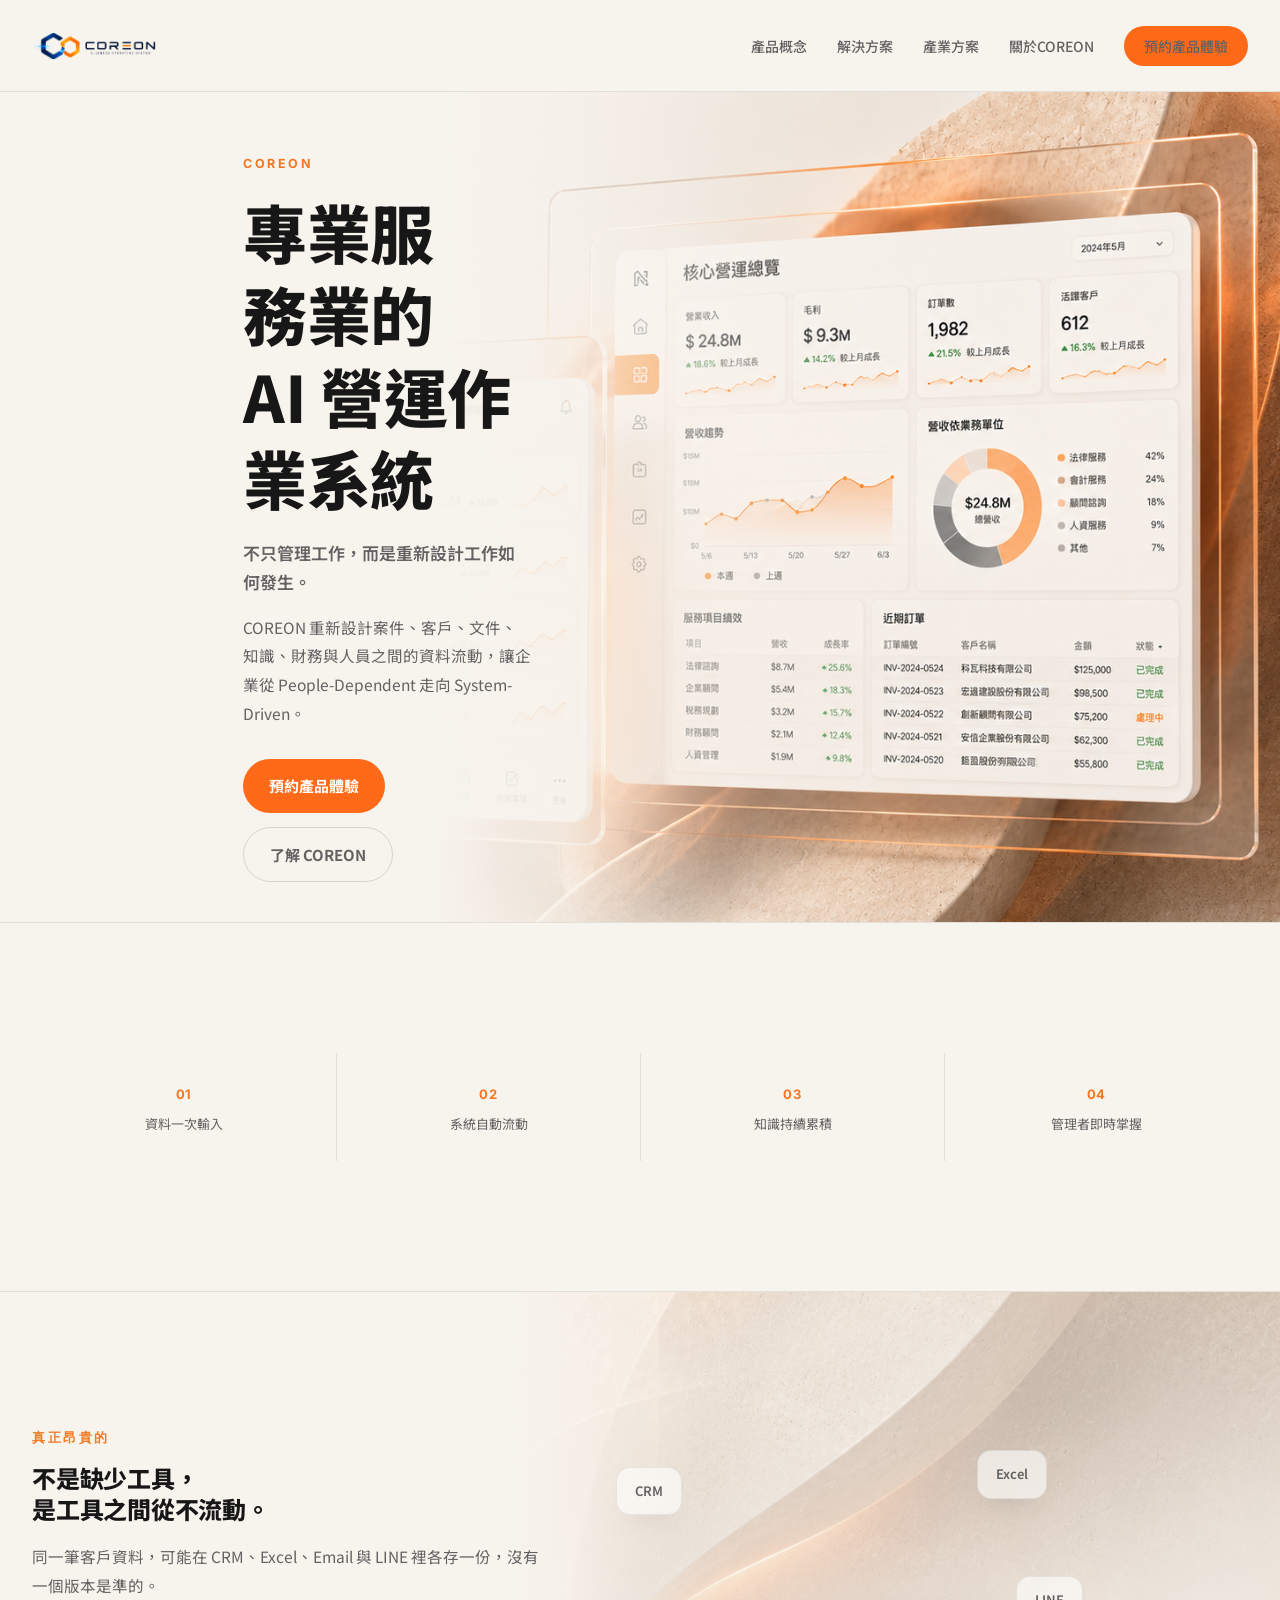
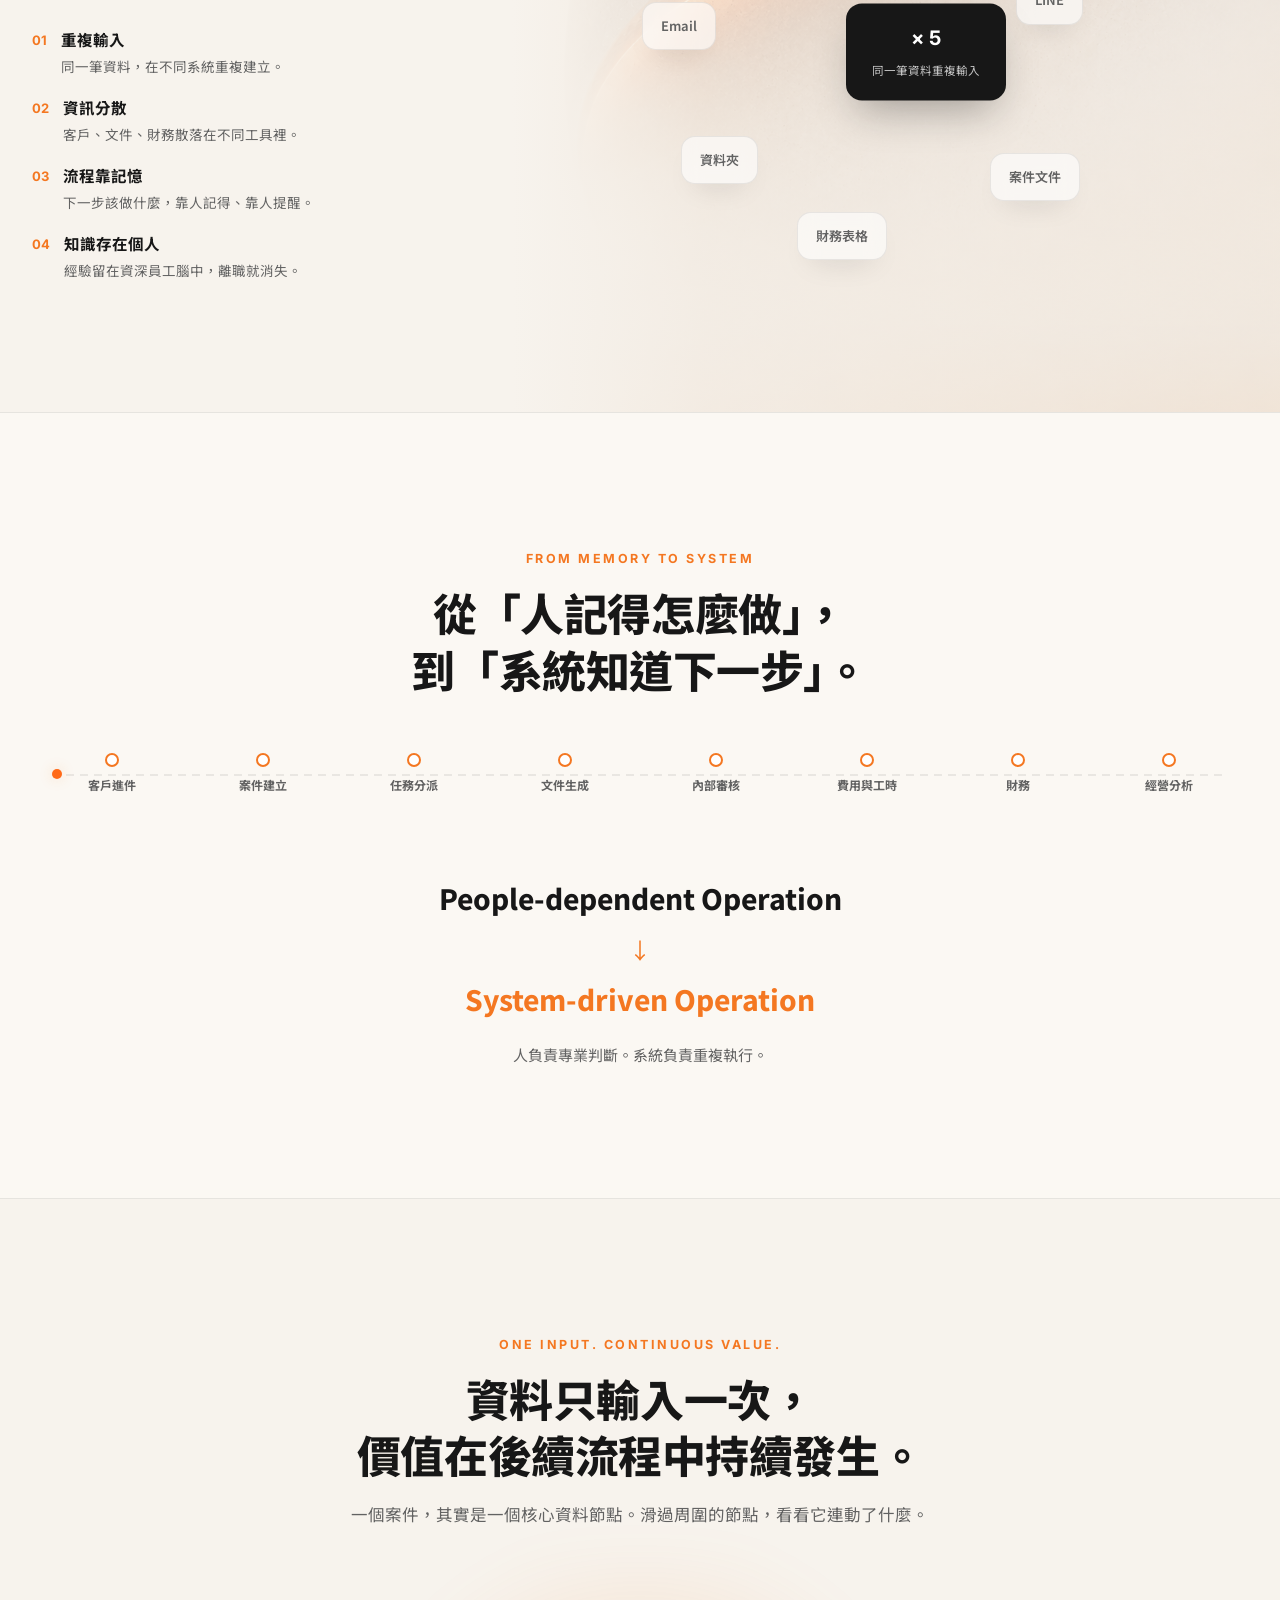
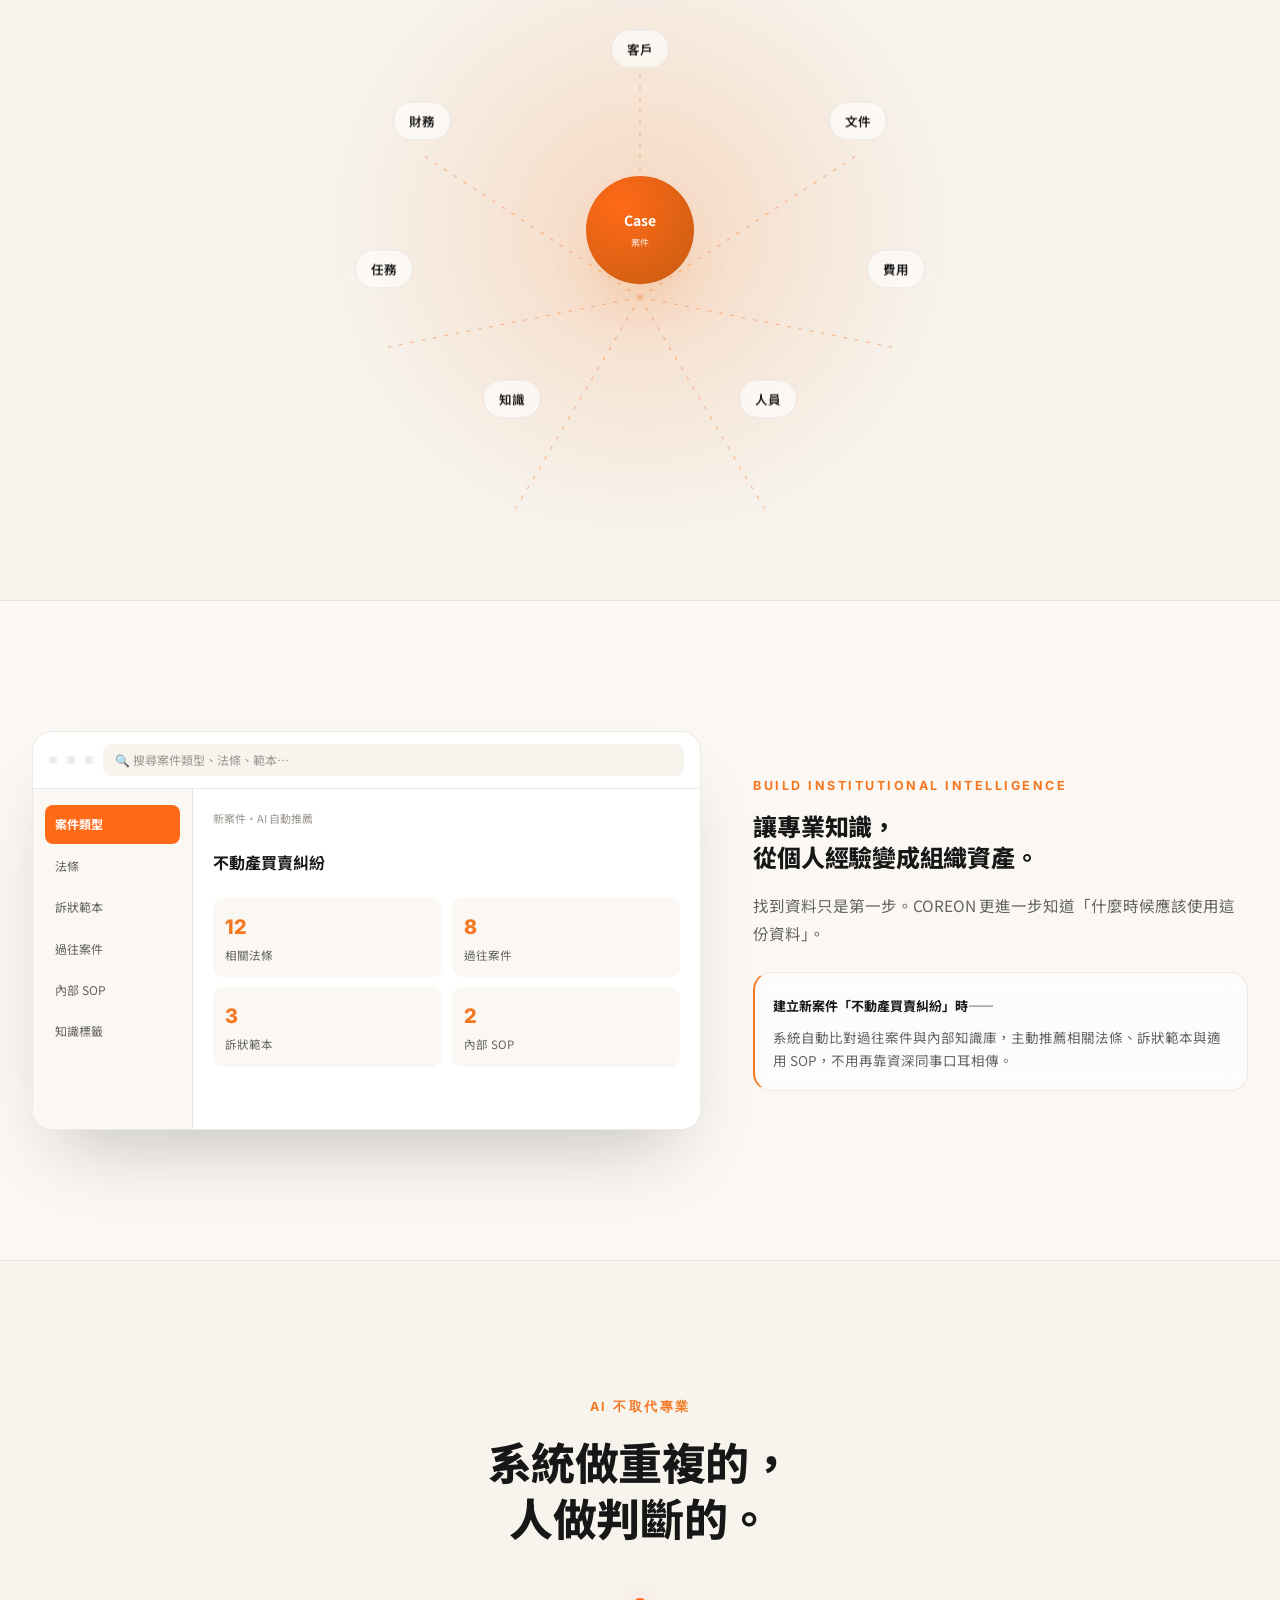
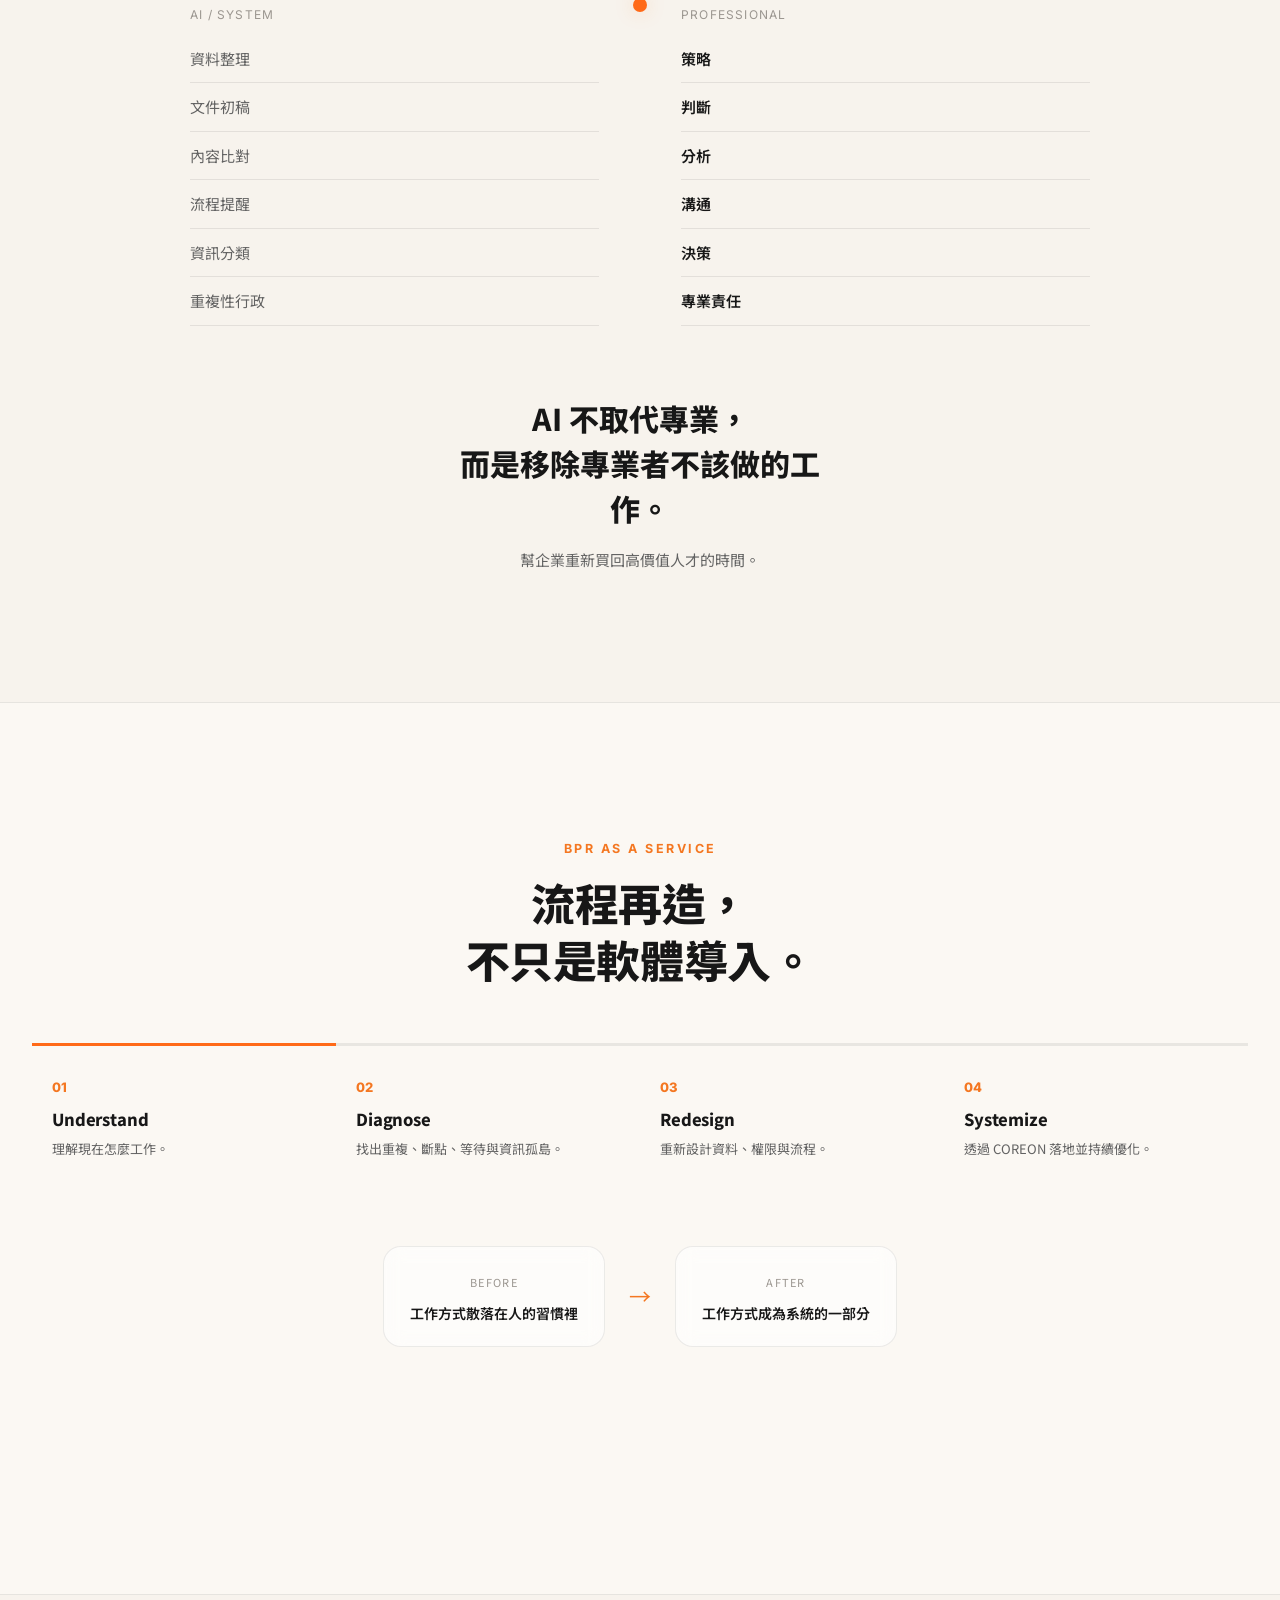
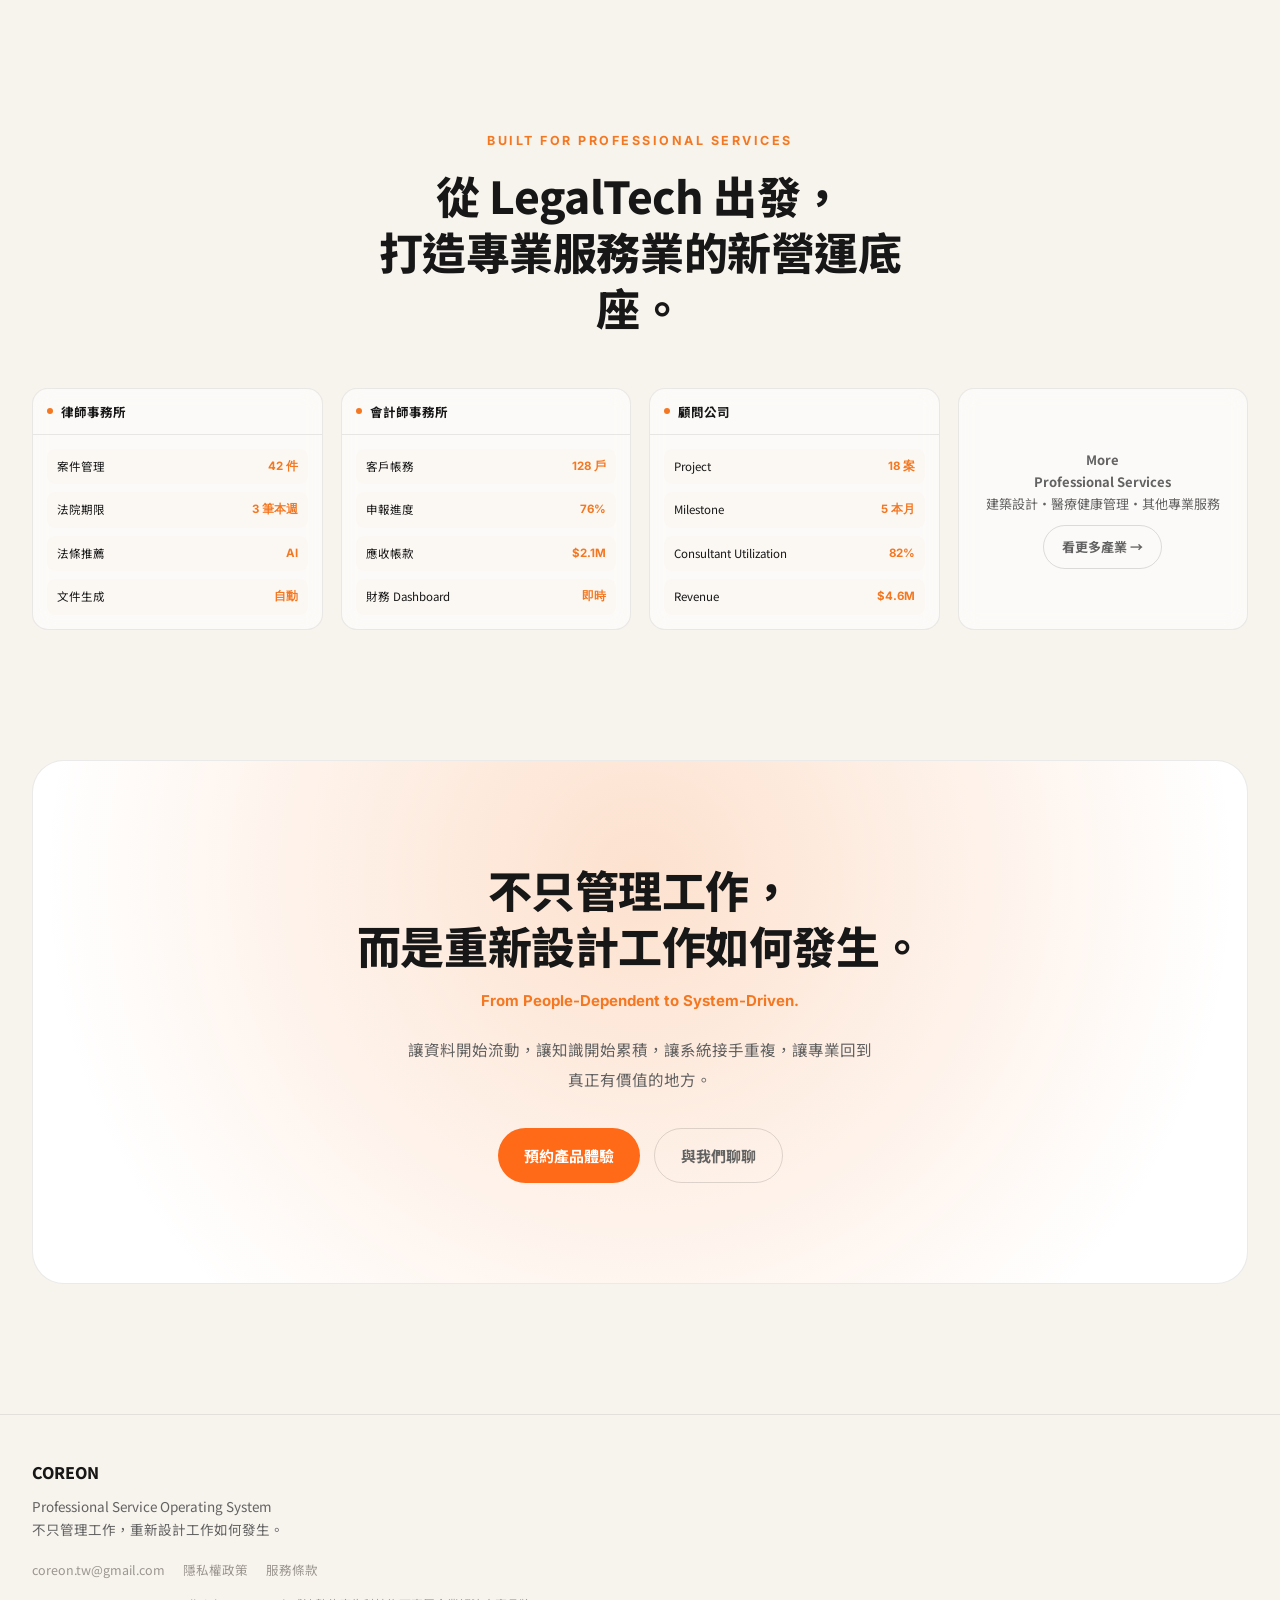
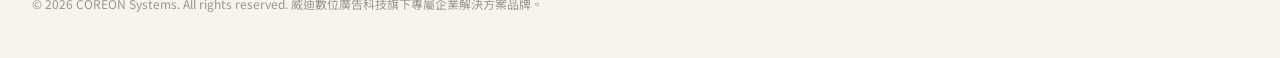
==== commit d39b30b0: "更新網站 2026-08-23 21:08" ====
--- a/index.html
+++ b/index.html
@@ -111,6 +111,25 @@
 
 /* ===== 01 HERO ===== */
 .hero{padding:56px 0 40px}
+.hero-bleed{
+  min-height:640px;display:flex;align-items:center;
+  background-image:
+    linear-gradient(to right, var(--bg) 0%, var(--bg) 34%, rgba(247,243,237,.85) 44%, rgba(247,243,237,.3) 60%, transparent 72%),
+    url('/images/home/hero-bg.png');
+  background-size:100% 100%, cover;
+  background-position:left center, 78% center;
+  background-repeat:no-repeat, no-repeat;
+}
+@media(max-width:960px){
+  .hero-bleed{
+    min-height:auto;
+    background-image:
+      linear-gradient(to bottom, var(--bg) 0%, var(--bg) 46%, rgba(247,243,237,.3) 72%, transparent 100%),
+      url('/images/home/hero-bg.png');
+    background-size:100% 100%, cover;
+    background-position:top, bottom center;
+  }
+}
 .hero-grid{display:grid;grid-template-columns:.62fr 1fr;gap:40px;align-items:center}
 .hero h1{font-size:clamp(36px,5vw,64px)}
 .hero .lede-sm{margin-top:20px;color:var(--ink-soft);font-size:17px;font-weight:600}
@@ -118,7 +137,7 @@
 .hero-cta{margin-top:32px;display:flex;gap:14px;flex-wrap:wrap}
 .hero-visual{border-radius:24px;overflow:hidden}
 .hero-visual img{width:100%;height:auto;display:block}
-@media(max-width:960px){.hero-grid{grid-template-columns:1fr}}
+@media(max-width:960px){.hero-grid{grid-template-columns:1fr}.hero-grid>div:last-child{min-height:280px}}
 
 .caps{border-top:1px solid var(--line);border-bottom:1px solid var(--line)}
 .caps-in{display:grid;grid-template-columns:repeat(4,1fr)}
@@ -129,6 +148,17 @@
 @media(max-width:760px){.caps-in{grid-template-columns:repeat(2,1fr)}.cap{border-left:0;border-bottom:1px solid var(--line)}}
 
 /* ===== 02 PAIN ===== */
+.pain-bleed{
+  background-image:
+    linear-gradient(to right, var(--bg) 0%, var(--bg) 40%, rgba(247,243,237,.72) 55%, rgba(247,243,237,.55) 100%),
+    url('/images/home/problem-bg.png');
+  background-size:100% 100%, cover;
+  background-position:left center, center;
+  background-repeat:no-repeat, no-repeat;
+}
+@media(max-width:960px){
+  .pain-bleed{background-image:linear-gradient(to bottom, var(--bg) 0%, var(--bg) 55%, rgba(247,243,237,.6) 100%), url('/images/home/problem-bg.png');background-position:top, center;}
+}
 .pain-grid{display:grid;grid-template-columns:.8fr 1fr;gap:56px;align-items:center}
 @media(max-width:960px){.pain-grid{grid-template-columns:1fr}}
 .pain-list{margin-top:26px;display:flex;flex-direction:column;gap:16px}
@@ -280,7 +310,7 @@
 <main>
 
   <!-- 01 HERO -->
-  <section class="hero" id="top">
+  <section class="hero hero-bleed" id="top">
     <div class="wrap hero-grid">
       <div class="reveal">
         <span class="eyebrow">COREON</span>
@@ -292,9 +322,7 @@
           <a href="/about/" class="btn btn-ghost">了解 COREON</a>
         </div>
       </div>
-      <div class="reveal hero-visual" aria-hidden="true">
-        <img src="/images/home/hero-bg.png" alt="COREON 營運儀表板與行動裝置介面">
-      </div>
+      <div aria-hidden="true"></div>
     </div>
   </section>
 
@@ -308,7 +336,7 @@
   </section>
 
   <!-- 02 PAIN -->
-  <section id="pain">
+  <section id="pain" class="pain-bleed">
     <div class="wrap pain-grid">
       <div class="reveal">
         <span class="eyebrow">真正昂貴的</span>
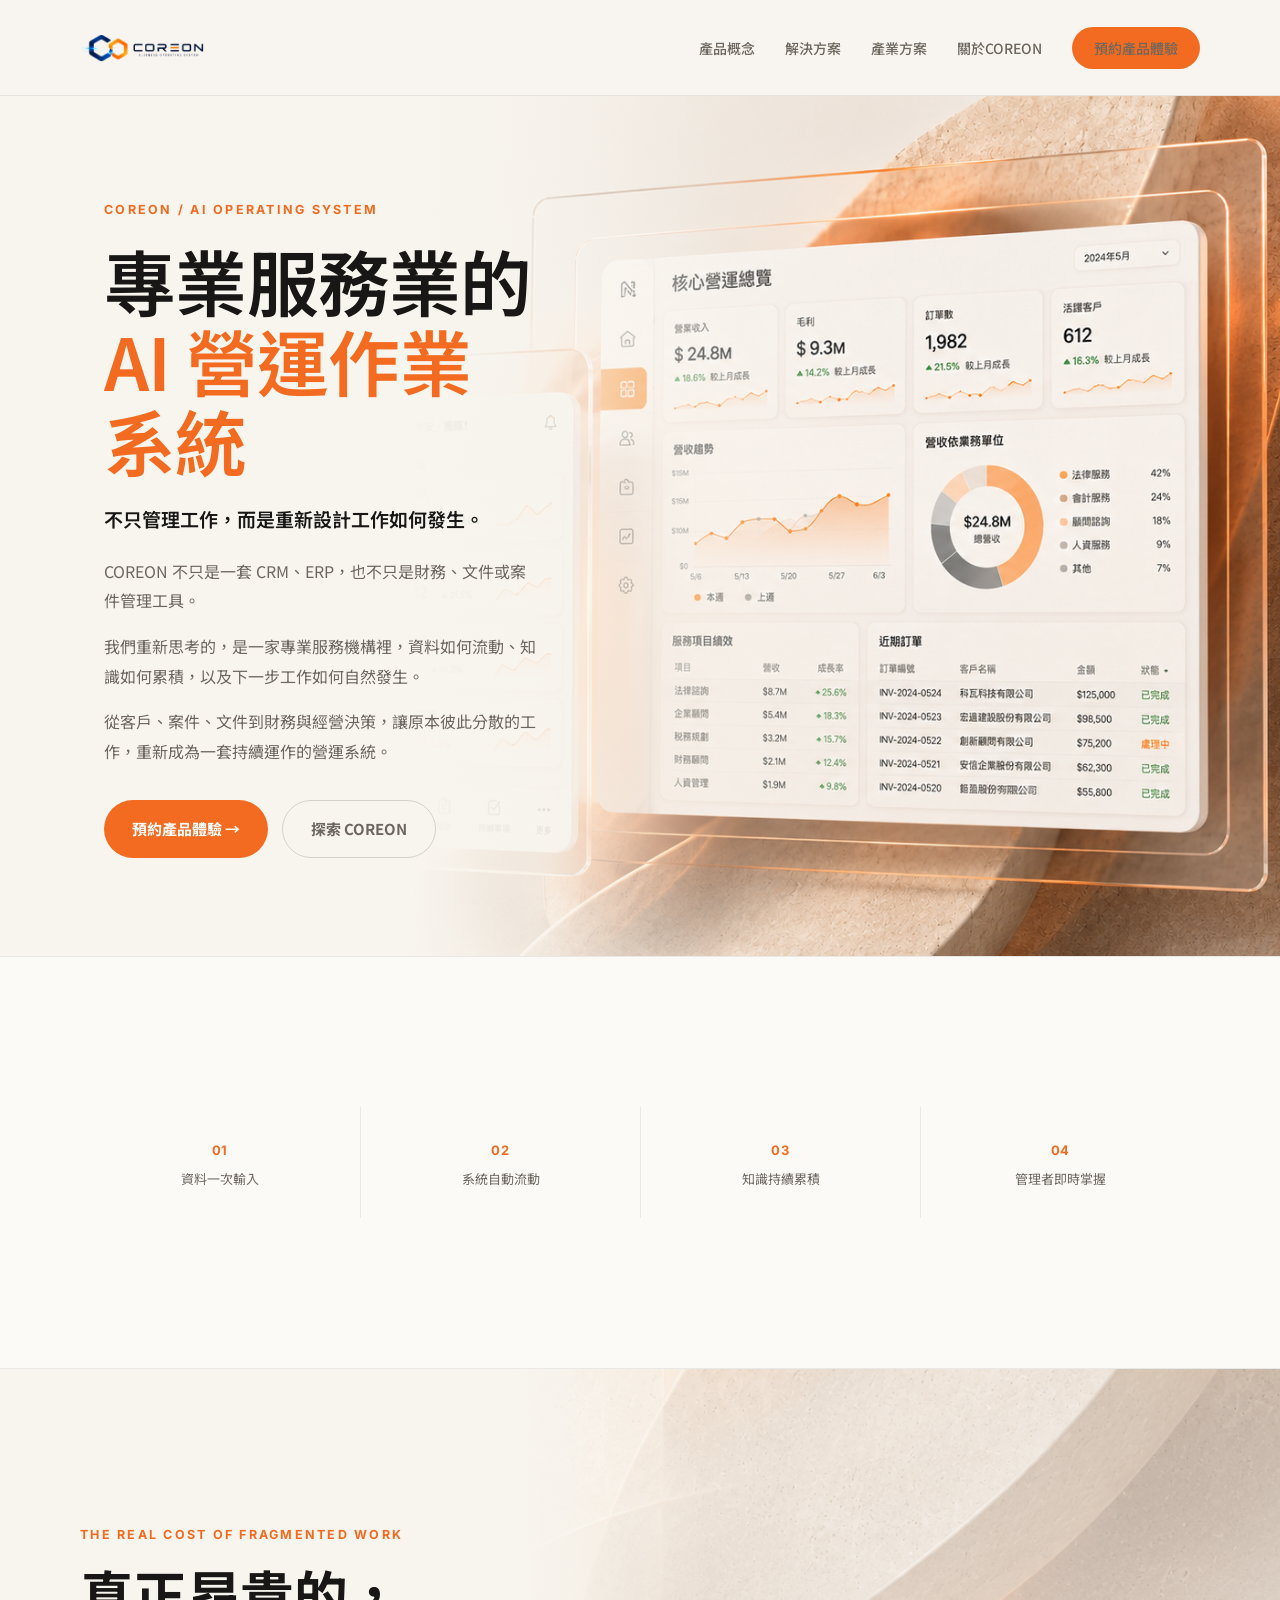
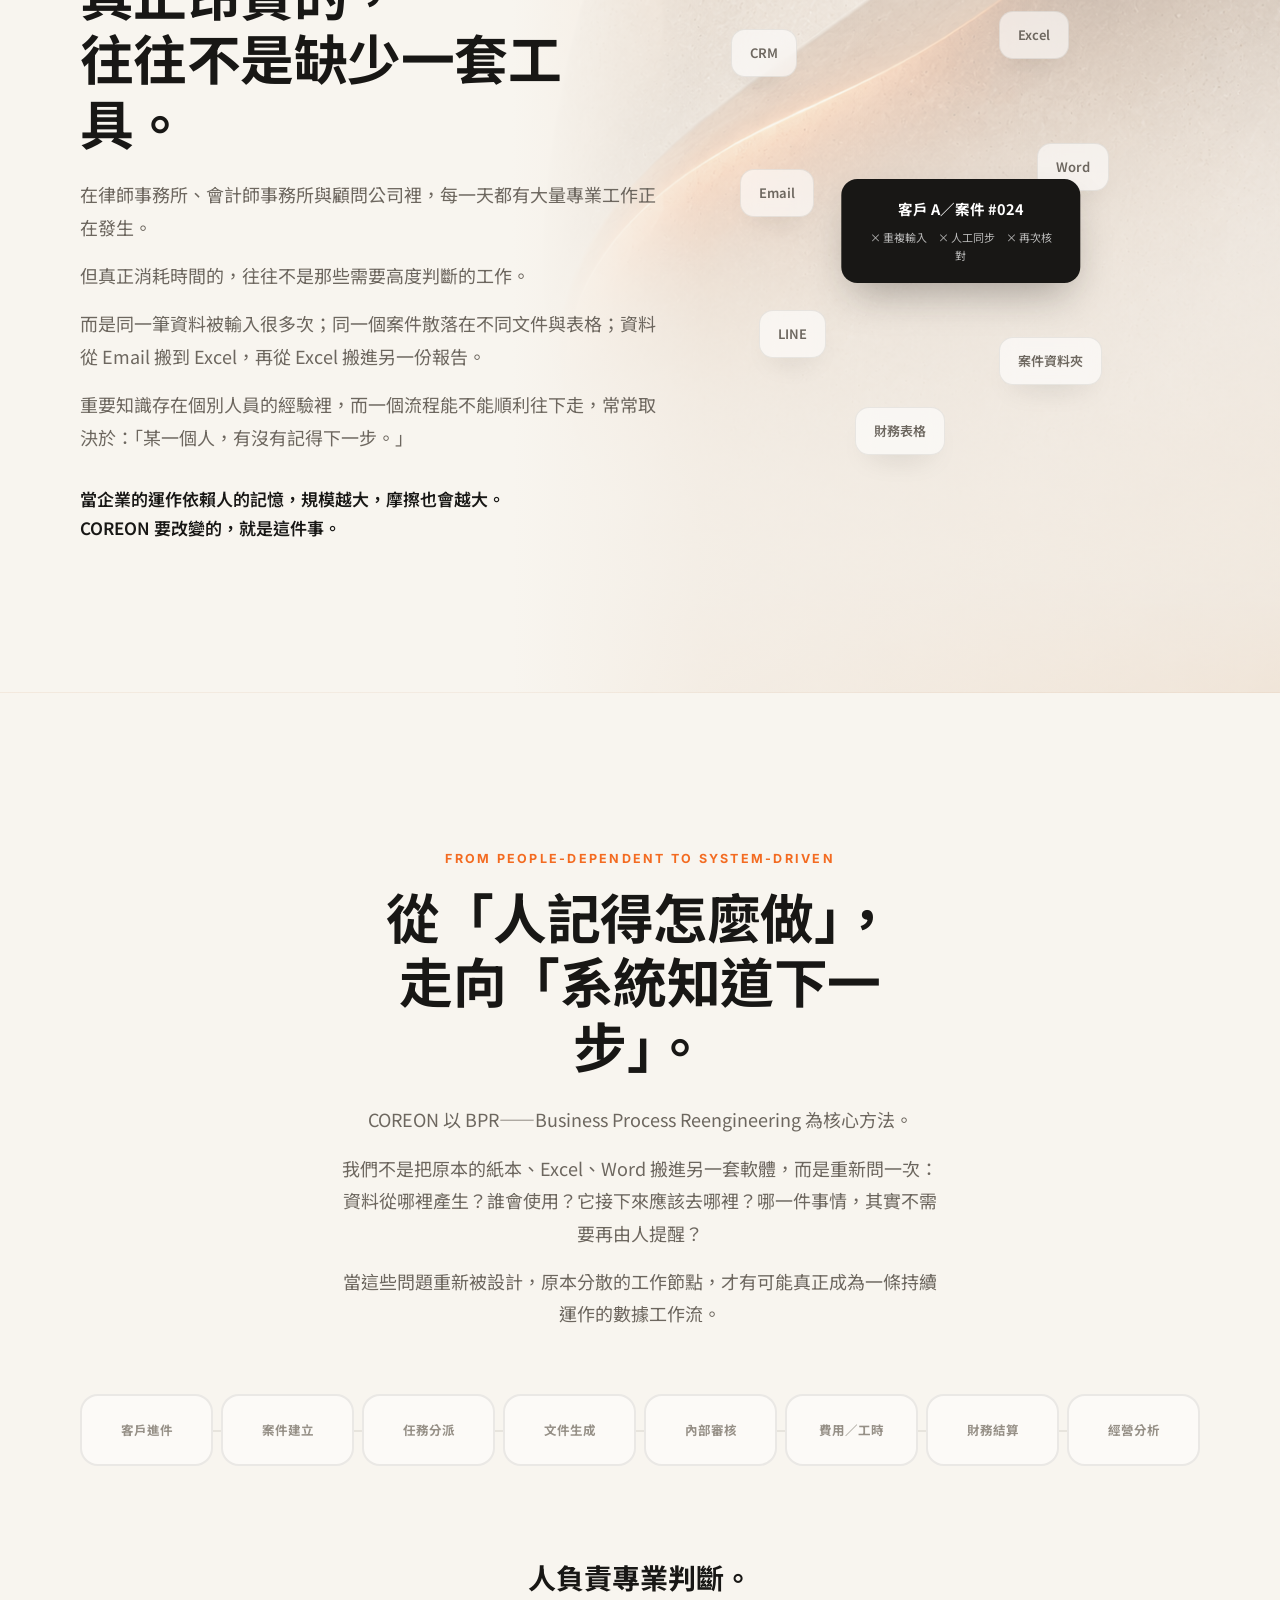
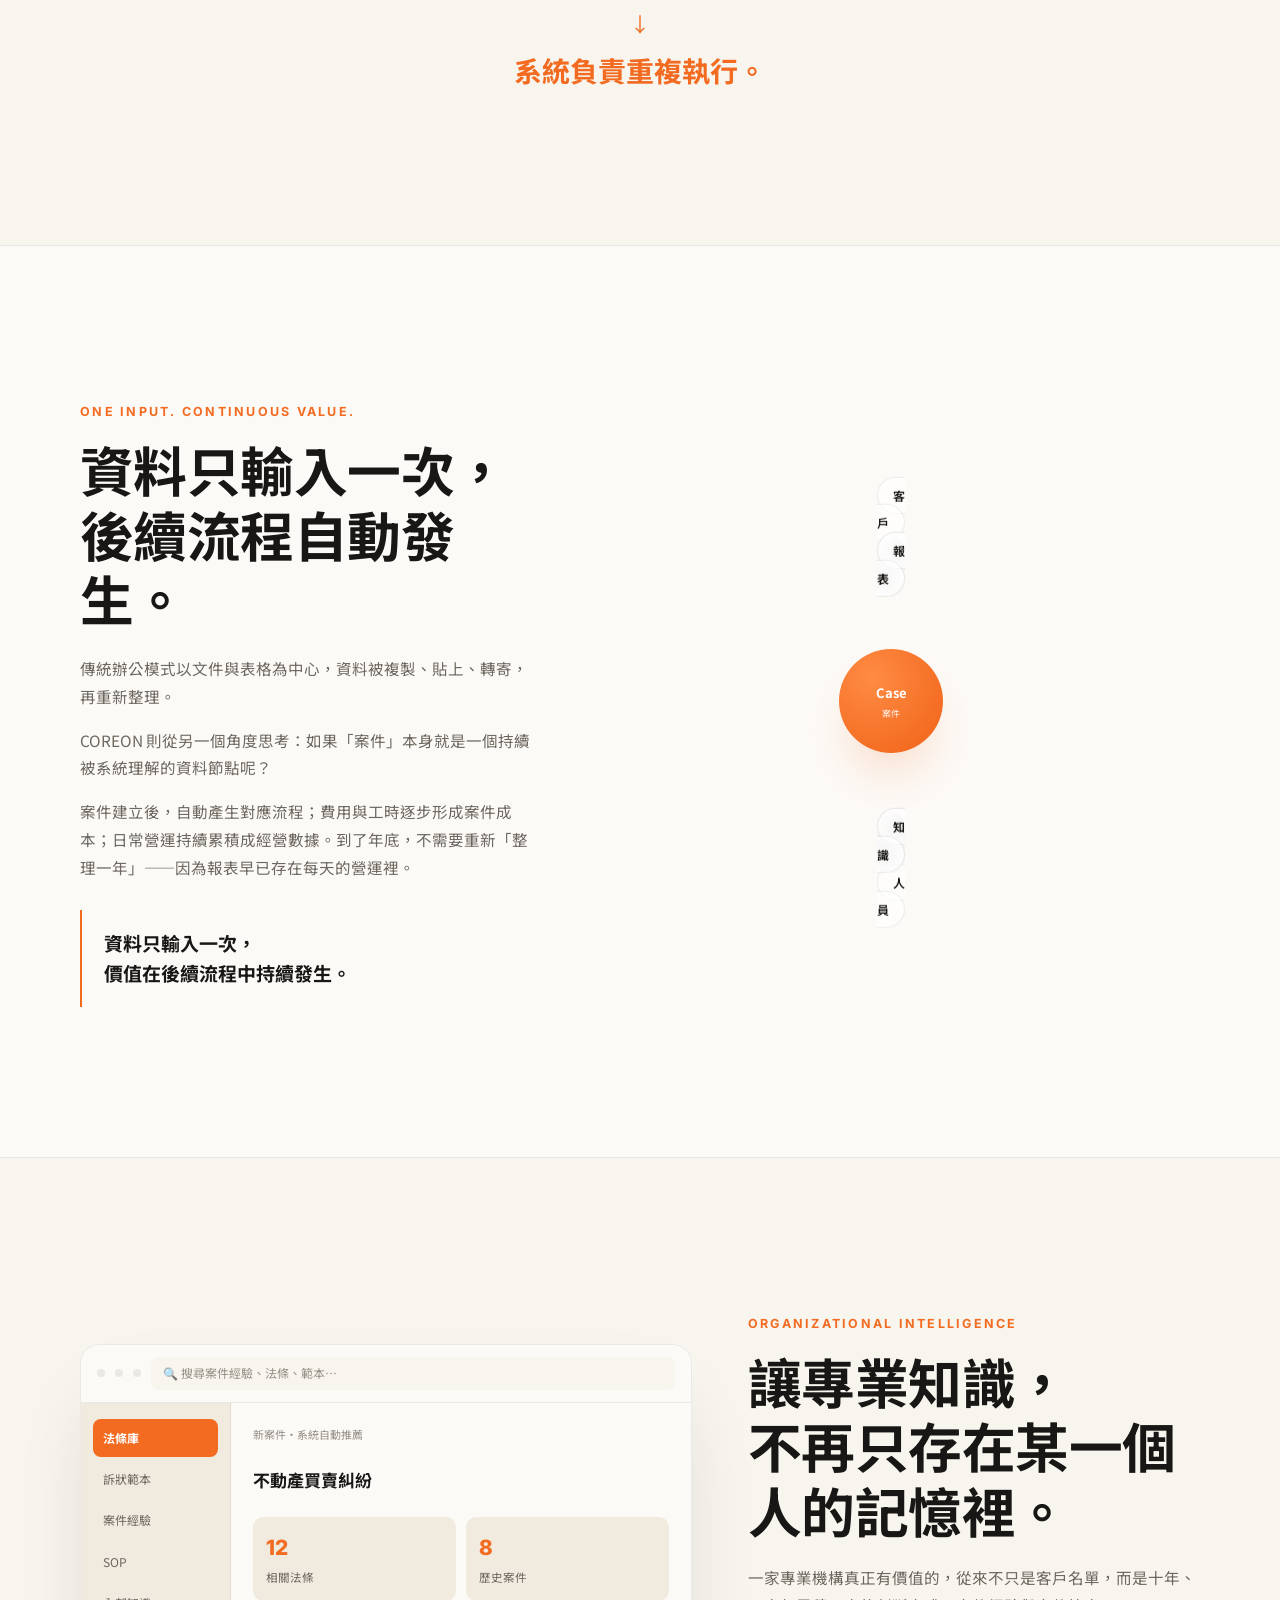
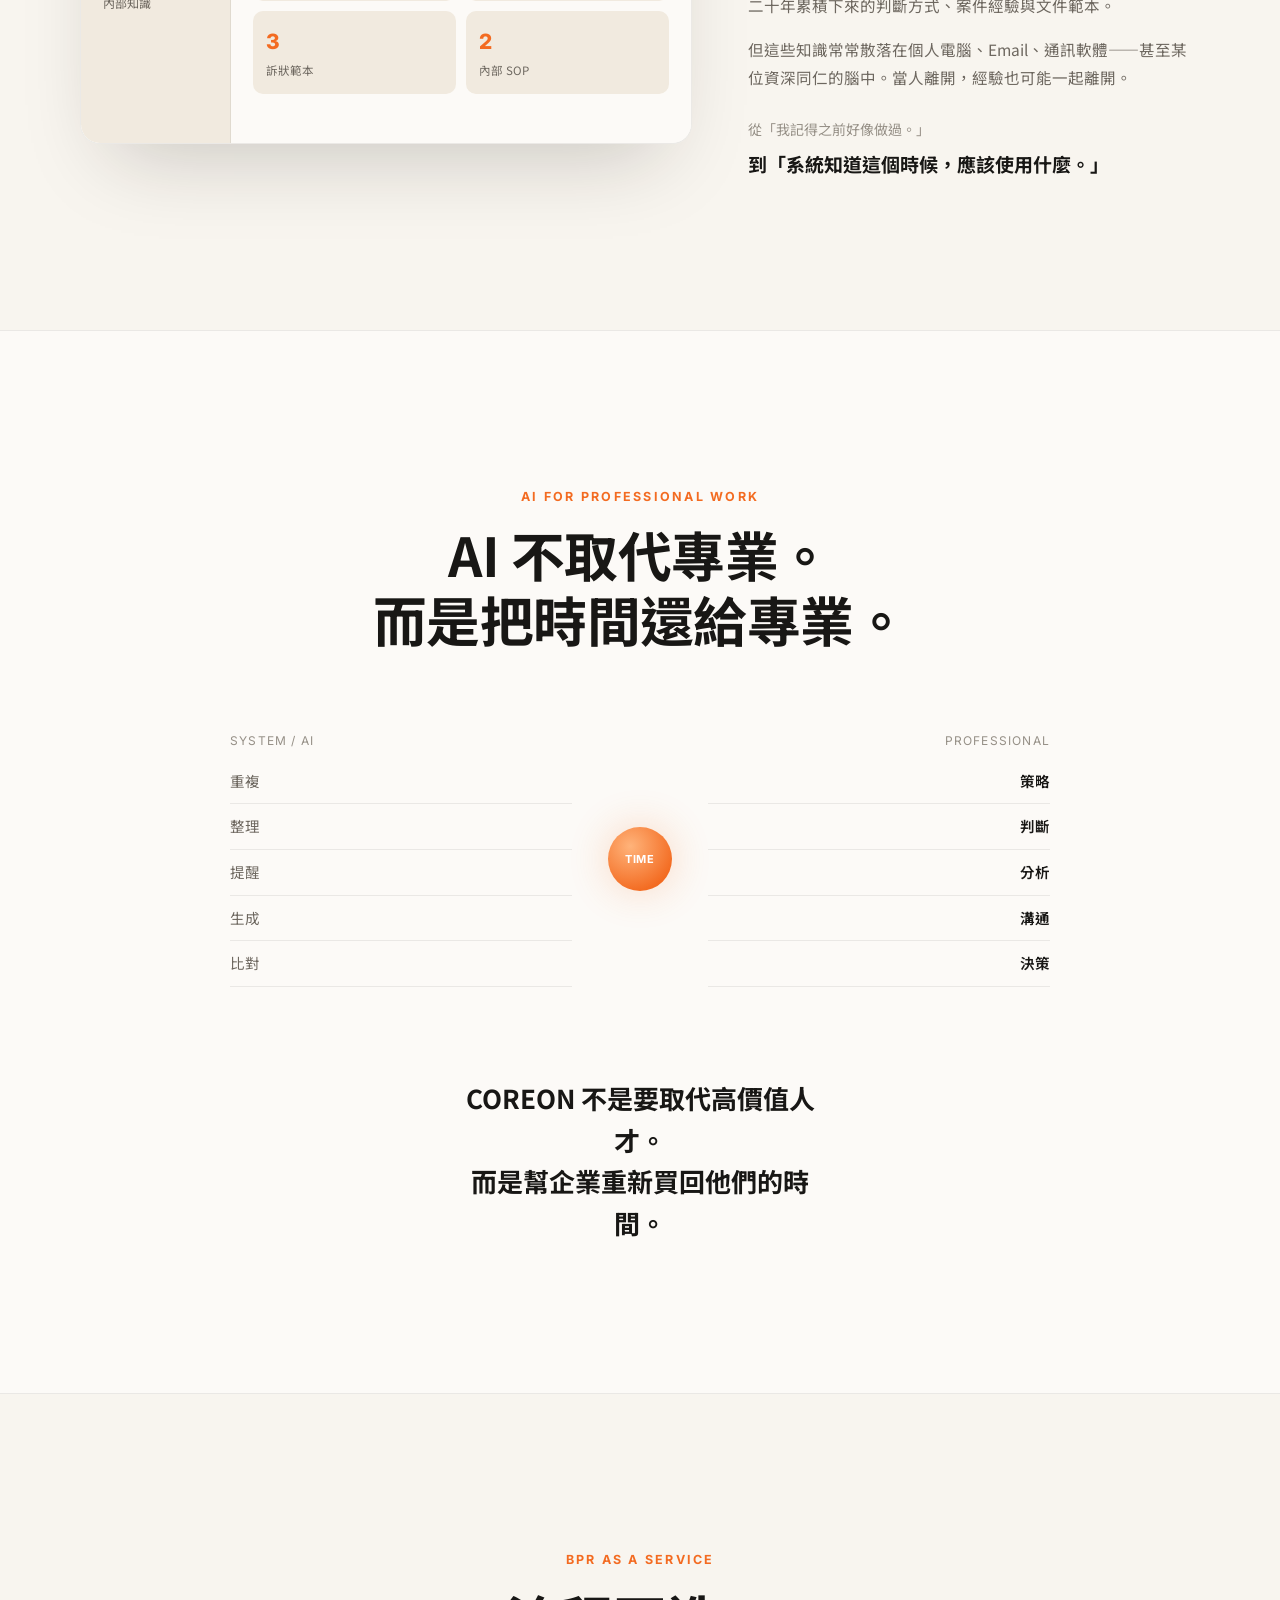
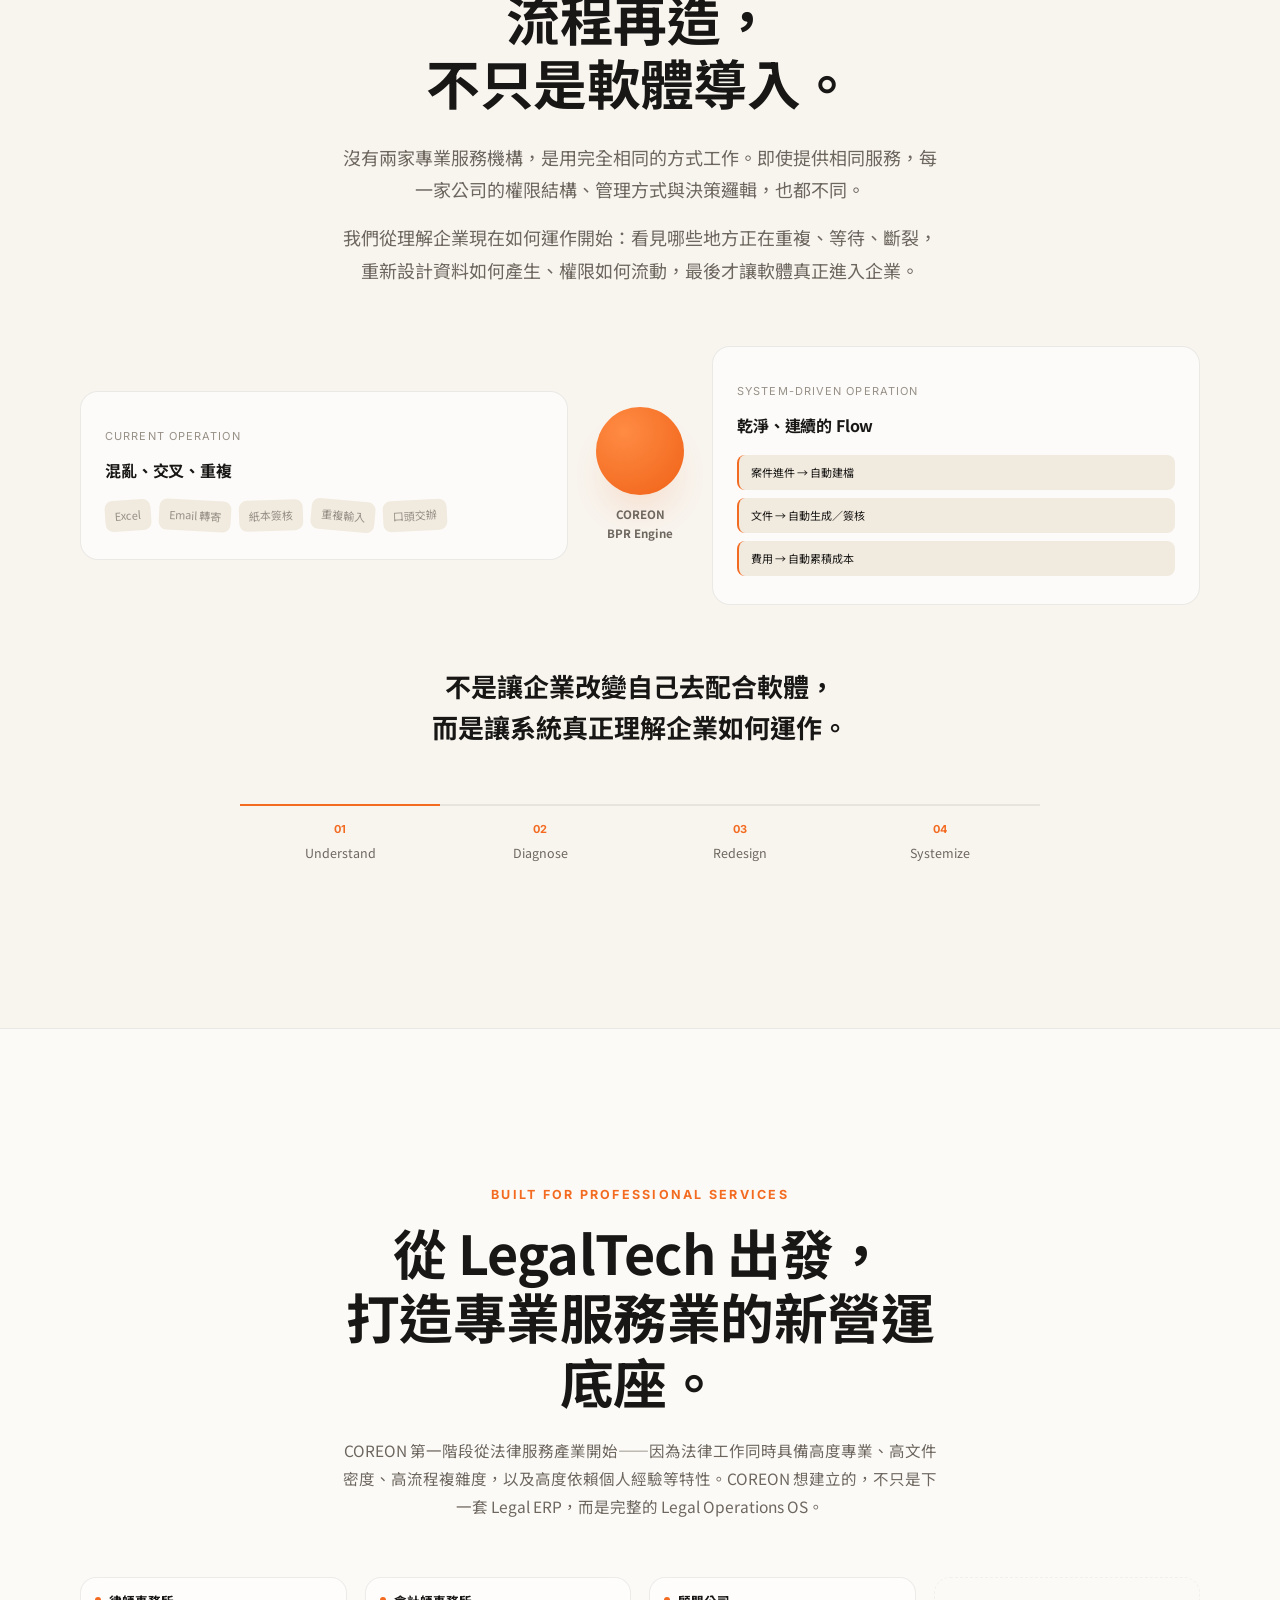
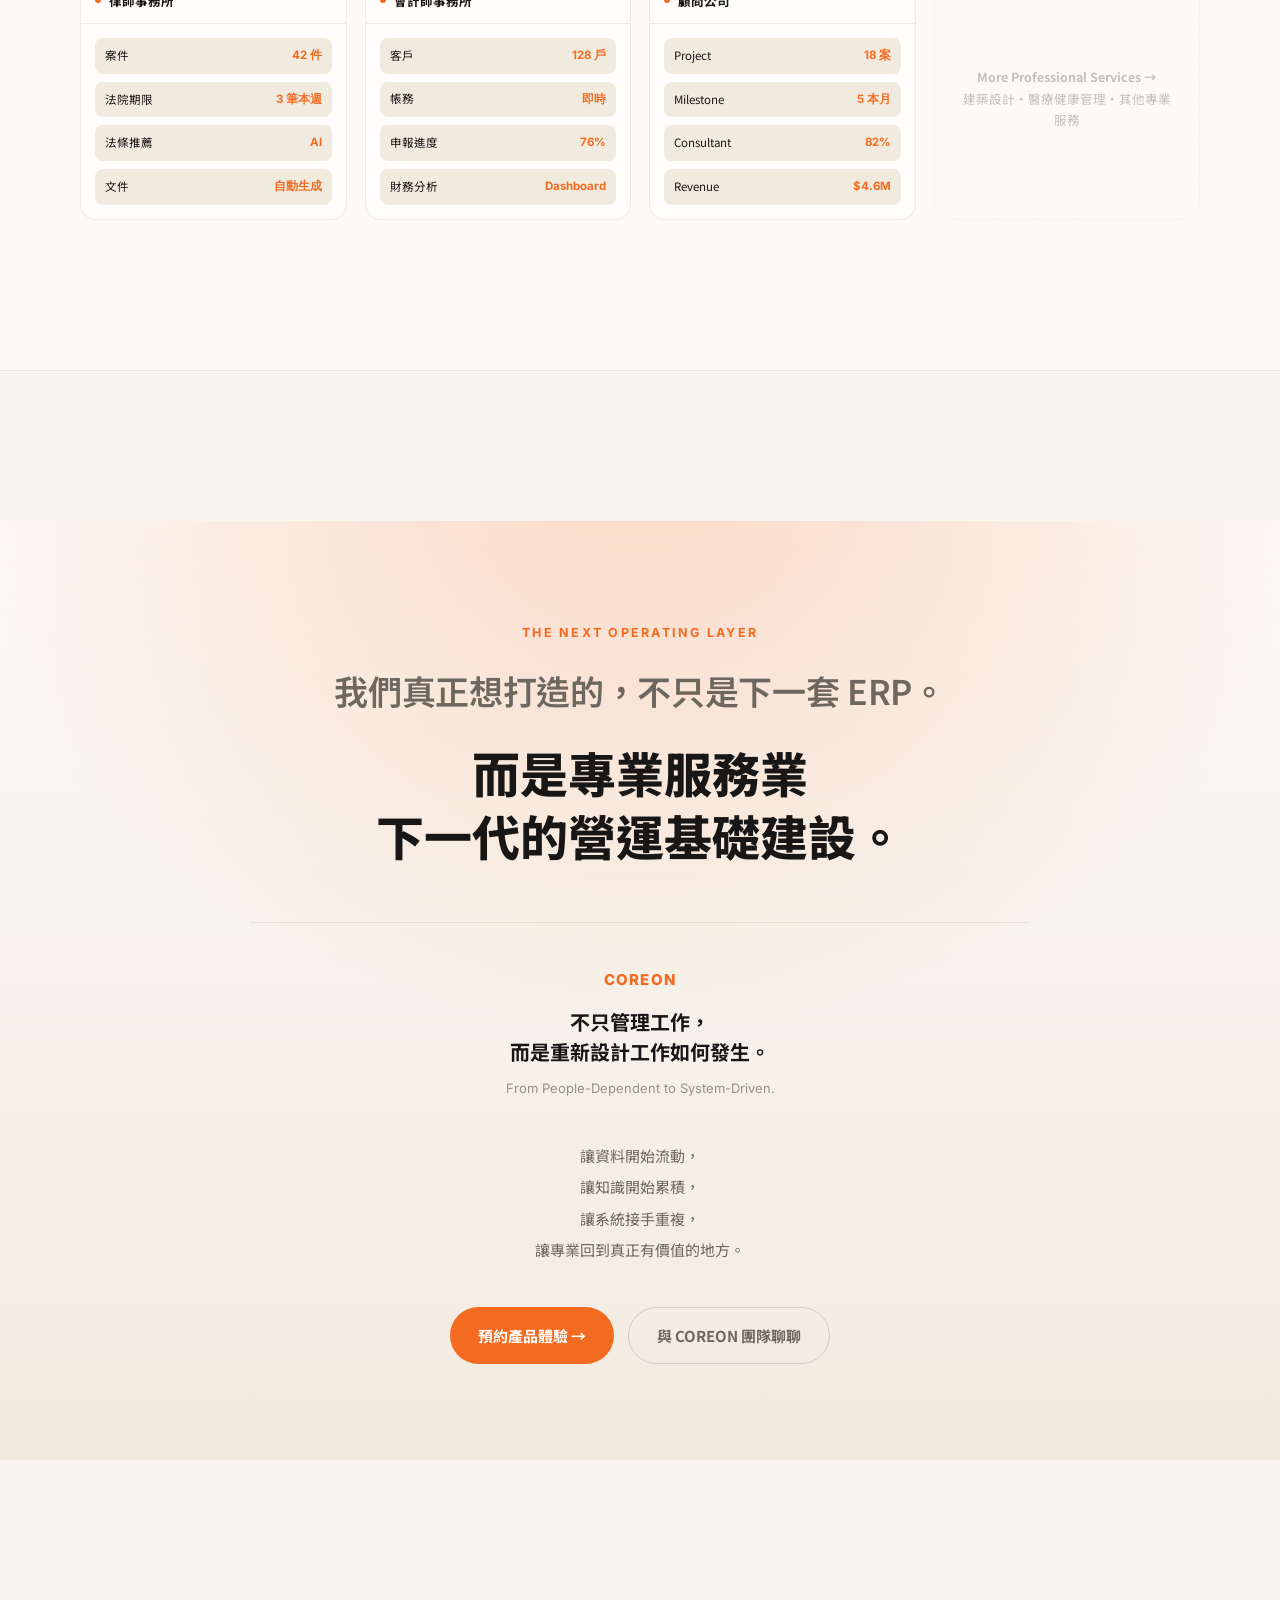
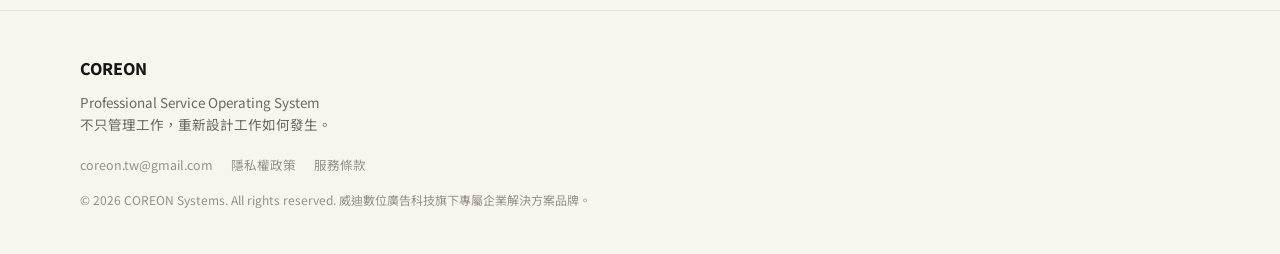
==== commit d3448512: "更新網站 2026-08-23 21:19" ====
--- a/index.html
+++ b/index.html
@@ -14,13 +14,13 @@
 </script>
 
 <title>COREON｜專業服務業的 AI 營運作業系統</title>
-<meta name="description" content="COREON 重新設計案件、客戶、文件、知識、財務與人員之間的資料流動，讓專業服務機構從 People-Dependent 走向 System-Driven。服務法律、會計、顧問等專業服務業。">
+<meta name="description" content="COREON 重新設計案件、客戶、文件、知識、財務與人員之間的資料流動，讓專業服務機構從 People-Dependent 走向 System-Driven。以 BPR 為核心方法，服務法律、會計、顧問等產業。">
 <link rel="canonical" href="https://coreon.tw/">
 
 <meta property="og:type" content="website">
 <meta property="og:site_name" content="COREON">
 <meta property="og:title" content="COREON｜專業服務業的 AI 營運作業系統">
-<meta property="og:description" content="不只管理工作，而是重新設計工作如何發生。資料只輸入一次，後續流程自動發生。">
+<meta property="og:description" content="不只管理工作，而是重新設計工作如何發生。From People-Dependent to System-Driven.">
 <meta property="og:url" content="https://coreon.tw/">
 <meta property="og:locale" content="zh_TW">
 
@@ -35,7 +35,7 @@
 
 <link rel="preconnect" href="https://fonts.googleapis.com">
 <link rel="preconnect" href="https://fonts.gstatic.com" crossorigin>
-<link rel="stylesheet" href="https://fonts.googleapis.com/css2?family=Inter:wght@400;500;600;700;800&family=Noto+Sans+TC:wght@400;500;700;900&display=swap">
+<link rel="stylesheet" href="https://fonts.googleapis.com/css2?family=Inter:wght@400;500;600;700;800&family=Noto+Sans+TC:wght@400;500;600;700;900&display=swap">
 
 <script type="application/ld+json">
 {
@@ -43,7 +43,7 @@
   "@type": "Organization",
   "name": "COREON",
   "url": "https://coreon.tw/",
-  "description": "COREON 是威迪數位廣告科技推出的專業服務業 AI 營運作業系統，服務法律服務、財會與稅務、顧問服務等專業服務型企業，將客戶、專案、文件、人員、財務與知識整合為單一營運底座。",
+  "description": "COREON 是威迪數位廣告科技推出的專業服務業 AI 營運作業系統，以 BPR（Business Process Reengineering）為核心方法，服務法律服務、財會與稅務、顧問服務等專業服務型企業。",
   "parentOrganization": { "@type": "Organization", "name": "威迪數位廣告科技" },
   "sameAs": ["https://lin.ee/829kkoG"]
 }
@@ -51,10 +51,11 @@
 
 <style>
 :root{
-  --bg:#F7F3ED; --bg-2:#FBF8F3; --surface:#FFFFFF;
-  --ink:#171717; --ink-soft:#626262; --ink-faint:#9B9690;
-  --accent:#F47721; --accent-hot:#FF6A18; --accent-deep:#D35F12; --accent-glow:rgba(244,119,33,.22);
-  --line:rgba(23,23,23,.09); --glass-brd:rgba(23,23,23,.08);
+  --bg-ivory:#F8F5EF; --bg-sand:#F1EADF; --bg-white:#FCFAF7;
+  --bg:var(--bg-ivory);
+  --ink:#181715; --ink-soft:#6D675F; --ink-muted:#969087;
+  --accent:#F36B21; --accent-2:#FF8B43; --accent-glow-c:#FFB37A; --accent-glow:rgba(243,107,33,.24);
+  --line:rgba(30,25,20,.08);
   --sans:"Noto Sans TC","Inter",system-ui,sans-serif;
   --mono:"Inter",system-ui,sans-serif;
   --maxw:1280px;
@@ -62,39 +63,47 @@
 *{box-sizing:border-box}
 html{scroll-behavior:smooth}
 @media (prefers-reduced-motion:reduce){html{scroll-behavior:auto}}
-body{margin:0;background:var(--bg);color:var(--ink);font-family:var(--sans);font-size:16px;line-height:1.7;-webkit-font-smoothing:antialiased;overflow-x:hidden}
-.wrap{max-width:var(--maxw);margin:0 auto;padding:0 32px}
-h1,h2,h3{font-family:var(--sans);font-weight:800;margin:0;line-height:1.28;letter-spacing:-.01em;text-wrap:balance}
+body{margin:0;background:var(--bg-ivory);color:var(--ink);font-family:var(--sans);font-size:16px;line-height:1.7;-webkit-font-smoothing:antialiased;overflow-x:hidden}
+.wrap{max-width:var(--maxw);margin:0 auto;padding:0 80px}
+h1,h2,h3{font-family:var(--sans);margin:0;text-wrap:balance;letter-spacing:-.01em}
 p{margin:0}
 a{color:inherit;text-decoration:none}
 img,svg{display:block;max-width:100%}
-.eyebrow{font-family:var(--mono);font-size:12.5px;letter-spacing:.2em;text-transform:uppercase;color:var(--accent);font-weight:700}
+.eyebrow{font-family:var(--mono);font-size:12.5px;letter-spacing:.18em;text-transform:uppercase;color:var(--accent);font-weight:700}
 :focus-visible{outline:2px solid var(--accent);outline-offset:3px;border-radius:4px}
 .reveal{opacity:0;transform:translateY(18px);transition:opacity .6s ease,transform .6s ease}
 .reveal.in{opacity:1;transform:none}
 @media (prefers-reduced-motion:reduce){.reveal{opacity:1;transform:none;transition:none}}
-.glass{background:rgba(255,255,255,.6);border:1px solid var(--glass-brd);border-radius:18px;backdrop-filter:blur(10px)}
-.btn{display:inline-flex;align-items:center;gap:9px;font-weight:700;font-size:15px;border-radius:999px;padding:14px 26px;transition:transform .2s,box-shadow .2s,background .2s;cursor:pointer;border:0;font-family:var(--sans)}
-.btn-primary{background:var(--accent-hot);color:#fff}
-.btn-primary:hover{transform:translateY(-2px);box-shadow:0 14px 32px var(--accent-glow)}
-.btn-ghost{background:transparent;color:var(--ink-soft);border:1.5px solid rgba(23,23,23,.14)}
+.glass{background:rgba(255,255,255,.6);border:1px solid var(--line);border-radius:18px;backdrop-filter:blur(10px)}
+.btn{display:inline-flex;align-items:center;gap:9px;font-weight:700;font-size:15px;border-radius:999px;padding:15px 28px;transition:transform .2s,box-shadow .2s,background .2s;cursor:pointer;border:0;font-family:var(--sans)}
+.btn-primary{background:var(--accent);color:#fff}
+.btn-primary:hover{transform:translateY(-2px);box-shadow:0 16px 36px var(--accent-glow)}
+.btn-ghost{background:transparent;color:var(--ink-soft);border:1.5px solid rgba(30,25,20,.16)}
 .btn-ghost:hover{border-color:var(--ink);color:var(--ink)}
 
+/* story typography */
+.story{max-width:600px;display:flex;flex-direction:column;gap:16px;font-size:18px;line-height:1.8;color:var(--ink-soft)}
+.h2-block{max-width:600px}
+.h2-block h2{font-size:clamp(34px,4.2vw,56px);line-height:1.2;font-weight:700}
+.big-statement{font-size:clamp(20px,2.4vw,26px);font-weight:700;line-height:1.6;color:var(--ink)}
+.closing-line{margin-top:32px;font-size:17px;font-weight:600;line-height:1.7}
+
 /* nav */
-.nav{position:sticky;top:0;z-index:60;backdrop-filter:blur(14px);background:rgba(247,243,237,.82);border-bottom:1px solid var(--line)}
-.nav-in{max-width:var(--maxw);margin:0 auto;padding:16px 32px;display:flex;align-items:center;gap:24px}
+.nav{position:sticky;top:0;z-index:60;backdrop-filter:blur(14px);background:rgba(248,245,239,.82);border-bottom:1px solid var(--line)}
+.nav-in{max-width:var(--maxw);margin:0 auto;padding:18px 80px;display:flex;align-items:center;gap:24px}
 .nav-logo{height:28px;width:auto;display:block}
 .nav-links{margin-left:auto;display:flex;align-items:center;gap:30px;list-style:none;padding:0}
 .nav-links a{font-size:14px;color:var(--ink-soft);transition:color .2s;font-weight:500}
 .nav-links a:hover{color:var(--ink)}
-.nav-cta{font-weight:700;color:#fff;background:var(--accent-hot);padding:10px 20px;border-radius:999px}
+.nav-cta{font-weight:700;color:#fff;background:var(--accent);padding:11px 22px;border-radius:999px}
 .nav-cta:hover{box-shadow:0 8px 22px var(--accent-glow)}
-.nav-toggle{display:none;background:transparent;border:1px solid var(--glass-brd);border-radius:10px;width:40px;height:40px;margin-left:auto;cursor:pointer}
+.nav-toggle{display:none;background:transparent;border:1px solid var(--line);border-radius:10px;width:40px;height:40px;margin-left:auto;cursor:pointer}
 .nav-toggle span,.nav-toggle span::before,.nav-toggle span::after{content:"";display:block;width:16px;height:1.5px;background:var(--ink);position:relative;margin:0 auto}
 .nav-toggle span::before{position:absolute;top:-6px}
 .nav-toggle span::after{position:absolute;top:6px}
 @media(max-width:860px){
-  .nav-links{display:none;position:absolute;top:100%;left:0;right:0;flex-direction:column;align-items:flex-start;gap:0;background:var(--bg-2);border-bottom:1px solid var(--line);padding:8px 24px 20px}
+  .nav-in{padding:16px 24px}
+  .nav-links{display:none;position:absolute;top:100%;left:0;right:0;flex-direction:column;align-items:flex-start;gap:0;background:var(--bg-white);border-bottom:1px solid var(--line);padding:8px 24px 20px}
   .nav-links.is-open{display:flex}
   .nav-links li{width:100%}
   .nav-links a{display:block;padding:12px 0;width:100%}
@@ -102,19 +111,17 @@
   .nav-toggle{display:inline-flex;align-items:center;justify-content:center}
 }
 
-section{position:relative;padding:130px 0}
-.section-head{max-width:38em}
-.section-head h2{font-size:clamp(28px,3.6vw,44px)}
-.section-head p{margin-top:18px;color:var(--ink-soft);font-size:16.5px;line-height:1.8}
+section{position:relative;padding:150px 0}
 .center{text-align:center;margin-left:auto;margin-right:auto}
-@media(max-width:760px){ section{padding:80px 0} .wrap{padding:0 20px} }
+@media(max-width:960px){ .wrap{padding:0 24px} .nav-in{padding:16px 24px} }
+@media(max-width:760px){ section{padding:88px 0} }
 
 /* ===== 01 HERO ===== */
-.hero{padding:56px 0 40px}
+.hero{padding:0}
 .hero-bleed{
-  min-height:640px;display:flex;align-items:center;
+  min-height:860px;display:flex;align-items:center;
   background-image:
-    linear-gradient(to right, var(--bg) 0%, var(--bg) 34%, rgba(247,243,237,.85) 44%, rgba(247,243,237,.3) 60%, transparent 72%),
+    linear-gradient(to right, var(--bg-ivory) 0%, var(--bg-ivory) 32%, rgba(248,245,239,.86) 42%, rgba(248,245,239,.3) 58%, transparent 70%),
     url('/images/home/hero-bg.png');
   background-size:100% 100%, cover;
   background-position:left center, 78% center;
@@ -124,169 +131,172 @@
   .hero-bleed{
     min-height:auto;
     background-image:
-      linear-gradient(to bottom, var(--bg) 0%, var(--bg) 46%, rgba(247,243,237,.3) 72%, transparent 100%),
+      linear-gradient(to bottom, var(--bg-ivory) 0%, var(--bg-ivory) 46%, rgba(248,245,239,.3) 72%, transparent 100%),
       url('/images/home/hero-bg.png');
     background-size:100% 100%, cover;
     background-position:top, bottom center;
   }
 }
-.hero-grid{display:grid;grid-template-columns:.62fr 1fr;gap:40px;align-items:center}
-.hero h1{font-size:clamp(36px,5vw,64px)}
-.hero .lede-sm{margin-top:20px;color:var(--ink-soft);font-size:17px;font-weight:600}
-.hero .lede{margin-top:16px;color:var(--ink-soft);font-size:15.5px;line-height:1.85;max-width:30em}
-.hero-cta{margin-top:32px;display:flex;gap:14px;flex-wrap:wrap}
-.hero-visual{border-radius:24px;overflow:hidden}
-.hero-visual img{width:100%;height:auto;display:block}
-@media(max-width:960px){.hero-grid{grid-template-columns:1fr}.hero-grid>div:last-child{min-height:280px}}
-
-.caps{border-top:1px solid var(--line);border-bottom:1px solid var(--line)}
+.hero-grid{display:grid;grid-template-columns:.72fr 1fr;gap:40px;align-items:center;padding:64px 0}
+@media(max-width:960px){.hero-grid{grid-template-columns:1fr;padding:56px 0 24px}.hero-grid>div:last-child{min-height:280px}}
+.hero h1{font-size:clamp(40px,5.6vw,72px);line-height:1.12;font-weight:600;margin-top:18px}
+.hero h1 .o{color:var(--accent)}
+.hero .lede-sm{margin-top:22px;color:var(--ink);font-size:19px;font-weight:600;max-width:26em}
+.hero .story{margin-top:22px;font-size:16px;line-height:1.85}
+.hero-cta{margin-top:34px;display:flex;gap:14px;flex-wrap:wrap}
+
+.caps{border-top:1px solid var(--line);border-bottom:1px solid var(--line);background:var(--bg-white)}
 .caps-in{display:grid;grid-template-columns:repeat(4,1fr)}
-.cap{padding:26px 20px;border-left:1px solid var(--line);text-align:center}
+.cap{padding:28px 20px;border-left:1px solid var(--line);text-align:center}
 .cap:first-child{border-left:0}
 .cap b{font-family:var(--mono);color:var(--accent);font-size:13px;letter-spacing:.05em}
 .cap span{display:block;margin-top:6px;font-size:13px;color:var(--ink-soft)}
 @media(max-width:760px){.caps-in{grid-template-columns:repeat(2,1fr)}.cap{border-left:0;border-bottom:1px solid var(--line)}}
 
-/* ===== 02 PAIN ===== */
+/* ===== 02 BRAND STORY ===== */
 .pain-bleed{
   background-image:
-    linear-gradient(to right, var(--bg) 0%, var(--bg) 40%, rgba(247,243,237,.72) 55%, rgba(247,243,237,.55) 100%),
+    linear-gradient(to right, var(--bg-ivory) 0%, var(--bg-ivory) 40%, rgba(248,245,239,.72) 55%, rgba(248,245,239,.55) 100%),
     url('/images/home/problem-bg.png');
   background-size:100% 100%, cover;
   background-position:left center, center;
   background-repeat:no-repeat, no-repeat;
 }
 @media(max-width:960px){
-  .pain-bleed{background-image:linear-gradient(to bottom, var(--bg) 0%, var(--bg) 55%, rgba(247,243,237,.6) 100%), url('/images/home/problem-bg.png');background-position:top, center;}
-}
-.pain-grid{display:grid;grid-template-columns:.8fr 1fr;gap:56px;align-items:center}
+  .pain-bleed{background-image:linear-gradient(to bottom, var(--bg-ivory) 0%, var(--bg-ivory) 55%, rgba(248,245,239,.6) 100%), url('/images/home/problem-bg.png');background-position:top, center;}
+}
+.pain-grid{display:grid;grid-template-columns:1.1fr .9fr;gap:56px;align-items:center}
 @media(max-width:960px){.pain-grid{grid-template-columns:1fr}}
-.pain-list{margin-top:26px;display:flex;flex-direction:column;gap:16px}
-.pain-item{display:flex;gap:14px;align-items:flex-start}
-.pain-item .no{font-family:var(--mono);color:var(--accent);font-weight:700;font-size:13px;padding-top:3px}
-.pain-item b{font-size:15.5px}
-.pain-item p{font-size:13.5px;color:var(--ink-soft);margin-top:2px}
-.frag{position:relative;min-height:420px}
-.frag-chip{position:absolute;padding:12px 18px;border-radius:14px;font-size:13px;font-weight:600;color:var(--ink-soft);box-shadow:0 14px 30px -16px rgba(23,23,23,.18)}
-.frag-dup{position:absolute;left:50%;top:50%;transform:translate(-50%,-50%);text-align:center;background:var(--ink);color:#fff;padding:18px 26px;border-radius:16px;z-index:3;box-shadow:0 20px 40px -12px rgba(23,23,23,.35)}
-.frag-dup b{display:block;font-size:20px;font-family:var(--mono)}
-.frag-dup span{font-size:11.5px;opacity:.75}
+.frag{position:relative;min-height:440px}
+.frag-chip{position:absolute;padding:12px 18px;border-radius:14px;font-size:13px;font-weight:600;color:var(--ink-soft);box-shadow:0 14px 30px -16px rgba(30,25,20,.18)}
+.frag-dup{position:absolute;left:50%;top:50%;transform:translate(-50%,-50%);text-align:center;background:var(--ink);color:#fff;padding:18px 24px;border-radius:16px;z-index:3;box-shadow:0 20px 40px -12px rgba(30,25,20,.35);min-width:180px}
+.frag-dup b{display:block;font-size:14.5px;margin-bottom:6px}
+.frag-dup span{display:block;font-size:11px;opacity:.7}
 @media(max-width:600px){.frag{min-height:340px;transform:scale(.82);transform-origin:top left}}
 
-/* ===== 03 DATA FLOW ===== */
-.flow-wrap{margin-top:56px;position:relative}
-.flow-line{position:relative;display:flex;justify-content:space-between;align-items:center;padding:0 4px}
-.flow-line::before{content:"";position:absolute;left:20px;right:20px;top:50%;height:2px;background:repeating-linear-gradient(to right,var(--glass-brd) 0 8px,transparent 8px 14px);z-index:0}
-.flow-dot-run{position:absolute;top:50%;left:20px;width:10px;height:10px;margin-top:-5px;border-radius:50%;background:var(--accent-hot);box-shadow:0 0 14px var(--accent-glow);animation:flowRun 5s linear infinite;z-index:1}
-@keyframes flowRun{0%{left:20px;opacity:0}8%{opacity:1}92%{opacity:1}100%{left:calc(100% - 30px);opacity:0}}
-.flow-node{position:relative;z-index:2;display:flex;flex-direction:column;align-items:center;gap:8px;flex:1}
-.flow-node .pt{width:14px;height:14px;border-radius:50%;background:var(--surface);border:2.5px solid var(--accent);transition:transform .2s}
-.flow-node:hover .pt{transform:scale(1.3)}
-.flow-node .lbl{font-size:12px;font-weight:700;text-align:center;max-width:80px;color:var(--ink-soft)}
-.flow-node:hover .lbl{color:var(--ink)}
+/* ===== 03 TRANSFORMATION (flow) ===== */
+.flow-wrap{margin-top:64px;max-width:1200px;margin-left:auto;margin-right:auto}
+.flow-line{position:relative;display:flex;justify-content:space-between;align-items:center;gap:8px}
+.flow-line::before{content:"";position:absolute;left:34px;right:34px;top:36px;height:2px;background:var(--line);z-index:0}
+.flow-dot-run{position:absolute;top:36px;left:34px;width:9px;height:9px;margin-top:-4px;border-radius:50%;background:var(--accent);box-shadow:0 0 14px var(--accent-glow);animation:flowRun 6s linear infinite;z-index:1}
+@keyframes flowRun{0%{left:34px;opacity:0}8%{opacity:1}92%{opacity:1}100%{left:calc(100% - 44px);opacity:0}}
+.flow-node{position:relative;z-index:2;display:flex;flex-direction:column;align-items:center;gap:10px;flex:1}
+.flow-node .box{width:100%;max-width:136px;height:72px;border-radius:18px;background:var(--bg-white);border:2px solid var(--line);display:flex;align-items:center;justify-content:center;text-align:center;padding:8px;font-size:12.5px;font-weight:700;color:var(--ink-muted);transition:border-color .25s,color .25s,transform .25s}
+.flow-node:hover .box{border-color:var(--accent);color:var(--ink);transform:translateY(-4px);box-shadow:0 14px 28px -14px var(--accent-glow)}
 @media(max-width:900px){
-  .flow-line{flex-direction:column;align-items:flex-start;gap:22px;padding-left:12px}
-  .flow-line::before{left:6px;right:auto;top:12px;bottom:12px;width:2px;height:auto;background:repeating-linear-gradient(to bottom,var(--glass-brd) 0 8px,transparent 8px 14px)}
-  .flow-dot-run{left:6px;top:12px;margin-top:0;animation:flowRunV 5s linear infinite}
-  @keyframes flowRunV{0%{top:12px;opacity:0}8%{opacity:1}92%{opacity:1}100%{top:calc(100% - 12px);opacity:0}}
-  .flow-node{flex-direction:row;justify-content:flex-start}
-  .flow-node .lbl{text-align:left;max-width:none}
-}
-.flow-statement{margin-top:80px;text-align:center}
-.flow-statement .big{font-size:clamp(20px,2.6vw,28px);font-weight:800}
-.flow-statement .arrow{color:var(--accent);font-size:22px;margin:8px 0}
-.flow-statement p{margin-top:18px;color:var(--ink-soft);font-size:15px}
-
-/* ===== 04 DATA NETWORK ===== */
-.net-wrap{position:relative;max-width:640px;margin:60px auto 0;min-height:480px}
+  .flow-line{flex-direction:column;align-items:flex-start;gap:20px}
+  .flow-line::before{left:17px;right:auto;top:34px;bottom:34px;width:2px;height:auto}
+  .flow-dot-run{left:17px;top:34px;margin-top:0;animation:flowRunV 6s linear infinite}
+  @keyframes flowRunV{0%{top:34px;opacity:0}8%{opacity:1}92%{opacity:1}100%{top:calc(100% - 34px);opacity:0}}
+  .flow-node{flex-direction:row;justify-content:flex-start;gap:16px}
+  .flow-node .box{max-width:none;width:auto;height:auto;padding:10px 18px;text-align:left;justify-content:flex-start}
+}
+.flow-statement{margin-top:88px;text-align:center}
+.flow-statement p{font-size:clamp(20px,2.6vw,28px);font-weight:700}
+.flow-statement .arrow{color:var(--accent);font-size:20px;margin:6px 0}
+
+/* ===== 04 STRUCTURED DATA ===== */
+.orbit-grid{display:grid;grid-template-columns:.75fr 1fr;gap:40px;align-items:center}
+@media(max-width:960px){.orbit-grid{grid-template-columns:1fr}}
+.big-quote{margin-top:28px;padding:18px 22px;border-left:2px solid var(--accent);font-size:19px;font-weight:700;line-height:1.6}
+.net-wrap{position:relative;max-width:560px;margin:0 auto;min-height:460px}
 .net-wrap::before{content:"";position:absolute;inset:-8%;background:radial-gradient(circle at 50% 50%,var(--accent-glow),transparent 65%);filter:blur(20px);z-index:0}
-.net-center{position:absolute;left:50%;top:50%;transform:translate(-50%,-50%);width:108px;height:108px;border-radius:50%;background:radial-gradient(circle at 32% 28%,var(--accent-hot),var(--accent-deep) 78%);display:flex;flex-direction:column;align-items:center;justify-content:center;color:#fff;box-shadow:0 30px 50px -14px var(--accent-glow);z-index:3}
-.net-center b{font-size:14px}
-.net-center span{font-size:9px;opacity:.85;margin-top:2px}
+.net-center{position:absolute;left:50%;top:50%;transform:translate(-50%,-50%);width:104px;height:104px;border-radius:50%;background:radial-gradient(circle at 32% 28%,var(--accent-2),var(--accent) 78%);display:flex;flex-direction:column;align-items:center;justify-content:center;color:#fff;box-shadow:0 30px 50px -14px var(--accent-glow);z-index:3}
+.net-center b{font-size:13px}
+.net-center span{font-size:9px;opacity:.9;margin-top:2px}
 .net-node{position:absolute;transform:translate(-50%,-50%);z-index:2}
-.net-node .chip{padding:9px 15px;border-radius:999px;font-size:12.5px;font-weight:600;cursor:default;transition:transform .2s}
-.net-node:hover .chip{transform:scale(1.06);border-color:rgba(23,23,23,.2)}
+.net-node .chip{padding:9px 15px;border-radius:999px;font-size:12px;font-weight:600;cursor:default;transition:transform .2s}
+.net-node:hover .chip{transform:scale(1.08);border-color:rgba(30,25,20,.2)}
 .net-detail{position:absolute;top:calc(100% + 8px);left:50%;transform:translateX(-50%) translateY(4px);width:180px;background:var(--ink);color:#fff;border-radius:12px;padding:10px 12px;font-size:11.5px;line-height:1.5;opacity:0;pointer-events:none;transition:opacity .2s,transform .2s;z-index:5}
 .net-node:hover .net-detail{opacity:1;transform:translateX(-50%) translateY(0)}
 .net-svg{position:absolute;inset:0;z-index:1}
 
 /* ===== 05 KNOWLEDGE ===== */
-.know-grid{display:grid;grid-template-columns:1.15fr .85fr;gap:52px;align-items:center}
+.know-grid{display:grid;grid-template-columns:1.15fr .85fr;gap:56px;align-items:center}
 @media(max-width:960px){.know-grid{grid-template-columns:1fr}}
-.know-app{border-radius:20px;overflow:hidden;box-shadow:0 40px 70px -30px rgba(23,23,23,.25)}
-.know-topbar{display:flex;align-items:center;gap:10px;padding:12px 16px;background:var(--surface);border-bottom:1px solid var(--line)}
-.know-dot{width:8px;height:8px;border-radius:50%;background:var(--glass-brd)}
-.know-search{flex:1;background:var(--bg);border-radius:8px;padding:6px 12px;font-size:12px;color:var(--ink-faint)}
-.know-body{display:grid;grid-template-columns:160px 1fr;background:var(--surface);min-height:340px}
-.know-side{background:var(--bg-2);border-right:1px solid var(--line);padding:16px 12px;display:flex;flex-direction:column;gap:3px}
+.know-app{border-radius:20px;overflow:hidden;box-shadow:0 40px 80px -32px rgba(30,25,20,.22)}
+.know-topbar{display:flex;align-items:center;gap:10px;padding:12px 16px;background:var(--bg-white);border-bottom:1px solid var(--line)}
+.know-dot{width:8px;height:8px;border-radius:50%;background:var(--line)}
+.know-search{flex:1;background:var(--bg-ivory);border-radius:8px;padding:6px 12px;font-size:12px;color:var(--ink-muted)}
+.know-body{display:grid;grid-template-columns:150px 1fr;background:var(--bg-white);min-height:340px}
+.know-side{background:var(--bg-sand);border-right:1px solid var(--line);padding:16px 12px;display:flex;flex-direction:column;gap:3px}
 .know-side .cat{font-size:12px;padding:9px 10px;border-radius:8px;color:var(--ink-soft)}
-.know-side .cat.on{background:var(--accent-hot);color:#fff;font-weight:700}
-.know-main{padding:20px}
-.know-main .kick{font-size:11px;color:var(--ink-faint);margin-bottom:4px}
-.know-main h4{font-size:16px;font-weight:700}
-.know-rec{margin-top:16px;display:grid;grid-template-columns:1fr 1fr;gap:10px}
-.know-rec-item{background:var(--bg-2);border-radius:10px;padding:12px}
-.know-rec-item .v{font-family:var(--mono);font-weight:800;font-size:20px;color:var(--accent)}
+.know-side .cat.on{background:var(--accent);color:#fff;font-weight:700}
+.know-main{padding:22px}
+.know-main .kick{font-size:11px;color:var(--ink-muted);margin-bottom:4px}
+.know-main h4{font-size:17px;font-weight:700}
+.know-rec{margin-top:18px;display:grid;grid-template-columns:1fr 1fr;gap:10px}
+.know-rec-item{background:var(--bg-sand);border-radius:10px;padding:13px}
+.know-rec-item .v{font-family:var(--mono);font-weight:800;font-size:21px;color:var(--accent)}
 .know-rec-item .k{font-size:11.5px;color:var(--ink-soft);margin-top:2px}
-.know-copy .example{margin-top:24px;padding:18px;border-left:2px solid var(--accent)}
-.know-copy .example b{font-size:13px}
-
-/* ===== 06 AI vs PRO ===== */
-.aivp{display:grid;grid-template-columns:1fr auto 1fr;gap:40px;align-items:start;max-width:900px;margin:60px auto 0}
-.aivp-col{display:flex;flex-direction:column;gap:14px}
-.aivp-col .h{font-family:var(--mono);font-size:12px;letter-spacing:.1em;text-transform:uppercase;color:var(--ink-faint);margin-bottom:6px}
-.aivp-col ul{list-style:none;margin:0;padding:0;display:flex;flex-direction:column;gap:11px}
-.aivp-col li{font-size:15px;color:var(--ink-soft);padding-bottom:11px;border-bottom:1px solid var(--line)}
+.know-transition{margin-top:26px}
+.know-transition .sm{font-size:14px;color:var(--ink-muted)}
+.know-transition .lg{margin-top:6px;font-size:19px;font-weight:700}
+
+/* ===== 06 AI PHILOSOPHY ===== */
+.aivp{display:grid;grid-template-columns:1fr auto 1fr;gap:36px;align-items:center;max-width:820px;margin:80px auto 0}
+.aivp-col{display:flex;flex-direction:column;gap:13px}
+.aivp-col .h{font-family:var(--mono);font-size:12px;letter-spacing:.1em;text-transform:uppercase;color:var(--ink-muted);margin-bottom:4px}
+.aivp-col ul{list-style:none;margin:0;padding:0;display:flex;flex-direction:column;gap:10px}
+.aivp-col li{font-size:14.5px;color:var(--ink-soft);padding-bottom:10px;border-bottom:1px solid var(--line)}
+.aivp-col.pro{text-align:right}
 .aivp-col.pro li{color:var(--ink);font-weight:600}
-.aivp-mid{width:2px;background:linear-gradient(to bottom,transparent,var(--accent),transparent);position:relative}
-.aivp-mid::before{content:"";position:absolute;left:50%;top:50%;transform:translate(-50%,-50%);width:14px;height:14px;border-radius:50%;background:var(--accent-hot);box-shadow:0 0 20px var(--accent-glow)}
-.ai-statement{text-align:center;margin-top:70px;max-width:26em;margin-left:auto;margin-right:auto}
-.ai-statement .big{font-size:clamp(22px,3vw,30px);font-weight:800;line-height:1.5}
-.ai-statement p{margin-top:16px;color:var(--ink-soft);font-size:15px}
-@media(max-width:700px){.aivp{grid-template-columns:1fr}.aivp-mid{width:100%;height:2px;background:linear-gradient(to right,transparent,var(--accent),transparent)}}
+.time-sphere{width:64px;height:64px;border-radius:50%;background:radial-gradient(circle at 35% 30%,var(--accent-glow-c),var(--accent) 75%);display:flex;align-items:center;justify-content:center;color:#fff;font-family:var(--mono);font-size:11px;font-weight:700;letter-spacing:.06em;box-shadow:0 0 40px var(--accent-glow)}
+.ai-statement{text-align:center;margin-top:90px;max-width:24em;margin-left:auto;margin-right:auto}
+@media(max-width:700px){.aivp{grid-template-columns:1fr}.aivp-col.pro{text-align:left}.time-sphere{margin:0 auto}}
 
 /* ===== 07 BPR ===== */
-.bpr-flow{display:grid;grid-template-columns:repeat(4,1fr);gap:0;margin-top:56px;align-items:stretch}
-.bpr-step{padding:26px 20px;position:relative;border-top:3px solid var(--glass-brd)}
-.bpr-step.active{border-top-color:var(--accent-hot)}
-.bpr-step .num{font-family:var(--mono);font-weight:800;color:var(--accent);font-size:13px}
-.bpr-step h3{font-size:16.5px;margin-top:10px}
-.bpr-step p{font-size:13px;color:var(--ink-soft);margin-top:8px;line-height:1.65}
-@media(max-width:860px){.bpr-flow{grid-template-columns:1fr}.bpr-step{border-top:0;border-left:3px solid var(--glass-brd);padding-left:20px}.bpr-step.active{border-left-color:var(--accent-hot)}}
-.bpr-ba{margin-top:60px;display:flex;align-items:center;justify-content:center;gap:24px;flex-wrap:wrap}
-.bpr-ba-box{padding:20px 26px;text-align:center;min-width:180px}
-.bpr-ba-box .l{font-size:11px;letter-spacing:.12em;text-transform:uppercase;color:var(--ink-faint)}
-.bpr-ba-box p{margin-top:8px;font-size:14px;font-weight:600}
-.bpr-ba .arrow{color:var(--accent);font-size:22px}
-.bpr-statement{margin-top:60px;text-align:center;font-size:17px;font-weight:700;max-width:32em;margin-left:auto;margin-right:auto;line-height:1.7}
+.bpr-visual{display:grid;grid-template-columns:1fr auto 1fr;gap:28px;align-items:center;margin-top:60px}
+.bpr-panel{padding:28px 24px}
+.bpr-panel .lbl{font-family:var(--mono);font-size:11px;letter-spacing:.1em;text-transform:uppercase;color:var(--ink-muted)}
+.bpr-panel h3{margin-top:10px;font-size:16px}
+.bpr-messy{display:flex;flex-wrap:wrap;gap:8px;margin-top:16px}
+.bpr-messy span{font-size:11px;padding:6px 10px;border-radius:8px;background:var(--bg-sand);color:var(--ink-muted);transform:rotate(var(--r,0deg))}
+.bpr-clean{display:flex;flex-direction:column;gap:8px;margin-top:16px}
+.bpr-clean span{font-size:11px;padding:8px 12px;border-radius:8px;background:var(--bg-sand);color:var(--ink);border-left:2px solid var(--accent)}
+.bpr-engine{display:flex;flex-direction:column;align-items:center;gap:10px;text-align:center}
+.bpr-engine .core{width:88px;height:88px;border-radius:50%;background:radial-gradient(circle at 32% 28%,var(--accent-2),var(--accent) 78%);box-shadow:0 24px 44px -14px var(--accent-glow)}
+.bpr-engine span{font-size:11.5px;font-weight:700;color:var(--ink-soft);max-width:100px}
+@media(max-width:860px){.bpr-visual{grid-template-columns:1fr}.bpr-engine{flex-direction:row;justify-content:center}}
+.bpr-nav{margin-top:56px;display:grid;grid-template-columns:repeat(4,1fr);gap:0;max-width:800px;margin-left:auto;margin-right:auto}
+.bpr-nav-step{padding:14px 12px;border-top:2px solid var(--line);text-align:center}
+.bpr-nav-step.active{border-top-color:var(--accent)}
+.bpr-nav-step .n{font-family:var(--mono);font-size:11px;color:var(--accent);font-weight:700}
+.bpr-nav-step .t{font-size:12.5px;margin-top:4px;color:var(--ink-soft)}
+@media(max-width:600px){.bpr-nav{grid-template-columns:1fr 1fr}}
 
 /* ===== 08 INDUSTRY ===== */
-.ind-grid{display:grid;grid-template-columns:repeat(4,1fr);gap:18px;margin-top:52px}
+.ind-grid{display:grid;grid-template-columns:repeat(4,1fr);gap:18px;margin-top:56px}
 @media(max-width:960px){.ind-grid{grid-template-columns:1fr 1fr}}
 @media(max-width:560px){.ind-grid{grid-template-columns:1fr}}
 .ind-app{border-radius:16px;overflow:hidden;display:flex;flex-direction:column}
 .ind-app-top{padding:12px 14px;font-size:12.5px;font-weight:700;border-bottom:1px solid var(--line);display:flex;align-items:center;gap:8px}
 .ind-app-top .dot2{width:6px;height:6px;border-radius:50%;background:var(--accent)}
 .ind-app-body{padding:14px;flex:1;display:flex;flex-direction:column;gap:8px}
-.ind-row{display:flex;justify-content:space-between;align-items:center;font-size:11.5px;background:var(--bg-2);border-radius:8px;padding:8px 10px}
+.ind-row{display:flex;justify-content:space-between;align-items:center;font-size:11.5px;background:var(--bg-sand);border-radius:8px;padding:8px 10px}
 .ind-row .v{font-family:var(--mono);font-weight:700;color:var(--accent)}
-.ind-more{display:flex;flex-direction:column;align-items:center;justify-content:center;text-align:center;padding:24px;gap:10px}
-.ind-more p{font-size:13px;color:var(--ink-soft)}
-
-/* ===== 09 FINAL CTA ===== */
-.cta-final{position:relative;text-align:center;overflow:hidden;border-radius:32px;padding:100px 32px;background:var(--surface);border:1px solid var(--line)}
-.cta-final::before{content:"";position:absolute;inset:-20%;background:radial-gradient(circle at 50% 30%,var(--accent-glow),transparent 60%);z-index:0}
-.cta-final>*{position:relative;z-index:1}
-.cta-final h2{font-size:clamp(28px,4.4vw,44px)}
-.cta-final .en{font-family:var(--mono);color:var(--accent);font-weight:700;margin-top:14px;font-size:15px}
-.cta-final p{margin-top:22px;color:var(--ink-soft);font-size:15.5px;max-width:30em;margin-left:auto;margin-right:auto;line-height:1.9}
-.cta-final .btns{margin-top:34px;display:flex;gap:14px;justify-content:center;flex-wrap:wrap}
-
-footer{border-top:1px solid var(--line);padding:44px 0}
+.ind-more{opacity:.55;display:flex;flex-direction:column;align-items:center;justify-content:center;text-align:center;padding:24px;gap:10px;border:1px dashed var(--line);border-radius:16px}
+.ind-more p{font-size:12.5px;color:var(--ink-muted)}
+
+/* ===== 09 MANIFESTO ===== */
+.manifesto{position:relative;overflow:hidden;border-radius:0;padding:0;background:linear-gradient(180deg,var(--bg-white),var(--bg-sand));margin:0 calc(50% - 50vw);padding-left:calc(50vw - 50%);padding-right:calc(50vw - 50%)}
+.manifesto::before{content:"";position:absolute;inset:-10% -10% auto -10%;height:70%;background:radial-gradient(ellipse at 50% 0%,var(--accent-glow),transparent 65%);z-index:0}
+.manifesto-in{position:relative;z-index:1;text-align:center;max-width:780px;margin:0 auto}
+.manifesto h2{font-size:clamp(24px,3.2vw,34px);font-weight:600;color:var(--ink-soft)}
+.manifesto .pause-line{font-size:clamp(30px,4.4vw,48px);font-weight:800;color:var(--ink);margin-top:22px;line-height:1.3}
+.manifesto-block{margin-top:56px;padding-top:44px;border-top:1px solid var(--line)}
+.manifesto-block .brand{font-family:var(--mono);font-weight:800;font-size:15px;letter-spacing:.08em;color:var(--accent)}
+.manifesto-block p{margin-top:14px;font-size:20px;font-weight:700;line-height:1.5}
+.manifesto-block .en{margin-top:10px;font-family:var(--mono);font-size:13px;color:var(--ink-muted)}
+.verse{margin-top:44px;display:flex;flex-direction:column;gap:6px}
+.verse p{font-size:15px;color:var(--ink-soft)}
+.manifesto .btns{margin-top:44px;display:flex;gap:14px;justify-content:center;flex-wrap:wrap}
+
+footer{border-top:1px solid var(--line);padding:44px 0;background:var(--bg-ivory)}
 .foot-brand{font-weight:800;font-size:16px}
 .foot-tag{margin-top:8px;color:var(--ink-soft);font-size:13.5px;line-height:1.7}
-.foot-legal{display:flex;gap:18px;list-style:none;padding:0;margin:18px 0 0;font-size:12.5px;color:var(--ink-faint)}
-.foot-copy{margin-top:14px;font-size:12px;color:var(--ink-faint)}
+.foot-legal{display:flex;gap:18px;list-style:none;padding:0;margin:18px 0 0;font-size:12.5px;color:var(--ink-muted)}
+.foot-copy{margin-top:14px;font-size:12px;color:var(--ink-muted)}
 </style>
 </head>
 <body>
@@ -298,7 +308,7 @@
     </a>
     <button class="nav-toggle" id="navToggle" aria-expanded="false" aria-controls="navLinks" aria-label="開啟選單"><span></span></button>
     <ul class="nav-links" id="navLinks">
-      <li><a href="#flow">產品概念</a></li>
+      <li><a href="#transformation">產品概念</a></li>
       <li><a href="/solutions/finance-lending/">解決方案</a></li>
       <li><a href="/industries/">產業方案</a></li>
       <li><a href="/about/">關於COREON</a></li>
@@ -313,13 +323,17 @@
   <section class="hero hero-bleed" id="top">
     <div class="wrap hero-grid">
       <div class="reveal">
-        <span class="eyebrow">COREON</span>
-        <h1 style="margin-top:16px;">專業服務業的<br>AI 營運作業系統</h1>
+        <span class="eyebrow">COREON / AI OPERATING SYSTEM</span>
+        <h1>專業服務業的<br><span class="o">AI 營運作業系統</span></h1>
         <p class="lede-sm">不只管理工作，而是重新設計工作如何發生。</p>
-        <p class="lede">COREON 重新設計案件、客戶、文件、知識、財務與人員之間的資料流動，讓企業從 People-Dependent 走向 System-Driven。</p>
+        <div class="story">
+          <p>COREON 不只是一套 CRM、ERP，也不只是財務、文件或案件管理工具。</p>
+          <p>我們重新思考的，是一家專業服務機構裡，資料如何流動、知識如何累積，以及下一步工作如何自然發生。</p>
+          <p>從客戶、案件、文件到財務與經營決策，讓原本彼此分散的工作，重新成為一套持續運作的營運系統。</p>
+        </div>
         <div class="hero-cta">
-          <a href="https://lin.ee/829kkoG" target="_blank" rel="noopener" class="btn btn-primary">預約產品體驗</a>
-          <a href="/about/" class="btn btn-ghost">了解 COREON</a>
+          <a href="https://lin.ee/829kkoG" target="_blank" rel="noopener" class="btn btn-primary">預約產品體驗 →</a>
+          <a href="/about/" class="btn btn-ghost">探索 COREON</a>
         </div>
       </div>
       <div aria-hidden="true"></div>
@@ -335,221 +349,251 @@
     </div>
   </section>
 
-  <!-- 02 PAIN -->
-  <section id="pain" class="pain-bleed">
+  <!-- 02 BRAND STORY -->
+  <section id="story" class="pain-bleed">
     <div class="wrap pain-grid">
       <div class="reveal">
-        <span class="eyebrow">真正昂貴的</span>
-        <h2 style="margin-top:14px;">不是缺少工具，<br>是工具之間從不流動。</h2>
-        <p style="margin-top:18px;color:var(--ink-soft);font-size:15.5px;line-height:1.85;">同一筆客戶資料，可能在 CRM、Excel、Email 與 LINE 裡各存一份，沒有一個版本是準的。</p>
-        <div class="pain-list">
-          <div class="pain-item"><span class="no">01</span><div><b>重複輸入</b><p>同一筆資料，在不同系統重複建立。</p></div></div>
-          <div class="pain-item"><span class="no">02</span><div><b>資訊分散</b><p>客戶、文件、財務散落在不同工具裡。</p></div></div>
-          <div class="pain-item"><span class="no">03</span><div><b>流程靠記憶</b><p>下一步該做什麼，靠人記得、靠人提醒。</p></div></div>
-          <div class="pain-item"><span class="no">04</span><div><b>知識存在個人</b><p>經驗留在資深員工腦中，離職就消失。</p></div></div>
-        </div>
+        <span class="eyebrow">THE REAL COST OF FRAGMENTED WORK</span>
+        <div class="h2-block" style="margin-top:14px;"><h2>真正昂貴的，<br>往往不是缺少一套工具。</h2></div>
+        <div class="story" style="margin-top:24px;">
+          <p>在律師事務所、會計師事務所與顧問公司裡，每一天都有大量專業工作正在發生。</p>
+          <p>但真正消耗時間的，往往不是那些需要高度判斷的工作。</p>
+          <p>而是同一筆資料被輸入很多次；同一個案件散落在不同文件與表格；資料從 Email 搬到 Excel，再從 Excel 搬進另一份報告。</p>
+          <p>重要知識存在個別人員的經驗裡，而一個流程能不能順利往下走，常常取決於：「某一個人，有沒有記得下一步。」</p>
+        </div>
+        <p class="closing-line">當企業的運作依賴人的記憶，規模越大，摩擦也會越大。<br>COREON 要改變的，就是這件事。</p>
       </div>
       <div class="reveal frag" aria-hidden="true">
-        <span class="frag-chip glass" style="left:2%;top:6%;">CRM</span>
-        <span class="frag-chip glass" style="left:58%;top:2%;">Excel</span>
-        <span class="frag-chip glass" style="left:6%;top:38%;">Email</span>
-        <span class="frag-chip glass" style="left:64%;top:32%;">LINE</span>
-        <span class="frag-chip glass" style="left:12%;top:70%;">資料夾</span>
-        <span class="frag-chip glass" style="left:60%;top:74%;">案件文件</span>
-        <span class="frag-chip glass" style="left:30%;top:88%;">財務表格</span>
-        <div class="frag-dup"><b>× 5</b><span>同一筆資料重複輸入</span></div>
-      </div>
-    </div>
-  </section>
-
-  <!-- 03 DATA FLOW -->
-  <section id="flow" style="background:var(--bg-2);border-top:1px solid var(--line);border-bottom:1px solid var(--line);">
+        <span class="frag-chip glass" style="left:2%;top:4%;">CRM</span>
+        <span class="frag-chip glass" style="left:58%;top:0%;">Excel</span>
+        <span class="frag-chip glass" style="left:4%;top:36%;">Email</span>
+        <span class="frag-chip glass" style="left:66%;top:30%;">Word</span>
+        <span class="frag-chip glass" style="left:8%;top:68%;">LINE</span>
+        <span class="frag-chip glass" style="left:58%;top:74%;">案件資料夾</span>
+        <span class="frag-chip glass" style="left:28%;top:90%;">財務表格</span>
+        <div class="frag-dup"><b>客戶 A／案件 #024</b><span>× 重複輸入　× 人工同步　× 再次核對</span></div>
+      </div>
+    </div>
+  </section>
+
+  <!-- 03 TRANSFORMATION -->
+  <section id="transformation">
     <div class="wrap">
-      <div class="section-head center reveal">
-        <span class="eyebrow">FROM MEMORY TO SYSTEM</span>
-        <h2 style="margin-top:14px;">從「人記得怎麼做」，<br>到「系統知道下一步」。</h2>
+      <div class="h2-block center reveal">
+        <span class="eyebrow">FROM PEOPLE-DEPENDENT TO SYSTEM-DRIVEN</span>
+        <h2 style="margin-top:14px;">從「人記得怎麼做」，<br>走向「系統知道下一步」。</h2>
+      </div>
+      <div class="story center reveal" style="margin-top:26px;">
+        <p>COREON 以 BPR——Business Process Reengineering 為核心方法。</p>
+        <p>我們不是把原本的紙本、Excel、Word 搬進另一套軟體，而是重新問一次：資料從哪裡產生？誰會使用？它接下來應該去哪裡？哪一件事情，其實不需要再由人提醒？</p>
+        <p>當這些問題重新被設計，原本分散的工作節點，才有可能真正成為一條持續運作的數據工作流。</p>
       </div>
       <div class="flow-wrap reveal">
         <div class="flow-line">
           <div class="flow-dot-run" aria-hidden="true"></div>
-          <div class="flow-node"><span class="pt"></span><span class="lbl">客戶進件</span></div>
-          <div class="flow-node"><span class="pt"></span><span class="lbl">案件建立</span></div>
-          <div class="flow-node"><span class="pt"></span><span class="lbl">任務分派</span></div>
-          <div class="flow-node"><span class="pt"></span><span class="lbl">文件生成</span></div>
-          <div class="flow-node"><span class="pt"></span><span class="lbl">內部審核</span></div>
-          <div class="flow-node"><span class="pt"></span><span class="lbl">費用與工時</span></div>
-          <div class="flow-node"><span class="pt"></span><span class="lbl">財務</span></div>
-          <div class="flow-node"><span class="pt"></span><span class="lbl">經營分析</span></div>
+          <div class="flow-node"><span class="box">客戶進件</span></div>
+          <div class="flow-node"><span class="box">案件建立</span></div>
+          <div class="flow-node"><span class="box">任務分派</span></div>
+          <div class="flow-node"><span class="box">文件生成</span></div>
+          <div class="flow-node"><span class="box">內部審核</span></div>
+          <div class="flow-node"><span class="box">費用／工時</span></div>
+          <div class="flow-node"><span class="box">財務結算</span></div>
+          <div class="flow-node"><span class="box">經營分析</span></div>
         </div>
       </div>
       <div class="flow-statement reveal">
-        <div class="big">People-dependent Operation</div>
+        <p>人負責專業判斷。</p>
         <div class="arrow">↓</div>
-        <div class="big" style="color:var(--accent);">System-driven Operation</div>
-        <p>人負責專業判斷。系統負責重複執行。</p>
-      </div>
-    </div>
-  </section>
-
-  <!-- 04 DATA NETWORK -->
-  <section id="network">
-    <div class="wrap">
-      <div class="section-head center reveal">
+        <p style="color:var(--accent);">系統負責重複執行。</p>
+      </div>
+    </div>
+  </section>
+
+  <!-- 04 STRUCTURED DATA -->
+  <section id="data" style="background:var(--bg-white);border-top:1px solid var(--line);border-bottom:1px solid var(--line);">
+    <div class="wrap orbit-grid">
+      <div class="reveal">
         <span class="eyebrow">ONE INPUT. CONTINUOUS VALUE.</span>
-        <h2 style="margin-top:14px;">資料只輸入一次，<br>價值在後續流程中持續發生。</h2>
-        <p>一個案件，其實是一個核心資料節點。滑過周圍的節點，看看它連動了什麼。</p>
+        <div class="h2-block" style="margin-top:14px;"><h2>資料只輸入一次，<br>後續流程自動發生。</h2></div>
+        <div class="story" style="margin-top:24px;font-size:15.5px;">
+          <p>傳統辦公模式以文件與表格為中心，資料被複製、貼上、轉寄，再重新整理。</p>
+          <p>COREON 則從另一個角度思考：如果「案件」本身就是一個持續被系統理解的資料節點呢？</p>
+          <p>案件建立後，自動產生對應流程；費用與工時逐步形成案件成本；日常營運持續累積成經營數據。到了年底，不需要重新「整理一年」——因為報表早已存在每天的營運裡。</p>
+        </div>
+        <p class="big-quote">資料只輸入一次，<br>價值在後續流程中持續發生。</p>
       </div>
       <div class="net-wrap reveal">
         <div class="net-center"><b>Case</b><span>案件</span></div>
         <svg class="net-svg" viewBox="0 0 500 480" preserveAspectRatio="xMidYMid meet">
-          <g stroke="var(--accent)" stroke-width="1" stroke-dasharray="3 6" opacity="0.4">
-            <line x1="250" y1="240" x2="250" y2="60"/>
-            <line x1="250" y1="240" x2="418" y2="130"/>
-            <line x1="250" y1="240" x2="452" y2="280"/>
-            <line x1="250" y1="240" x2="350" y2="410"/>
-            <line x1="250" y1="240" x2="150" y2="410"/>
-            <line x1="250" y1="240" x2="48" y2="280"/>
-            <line x1="250" y1="240" x2="82" y2="130"/>
+          <g stroke="var(--accent)" stroke-width="1" stroke-dasharray="3 6" opacity="0.35">
+            <line x1="250" y1="240" x2="250" y2="55"/>
+            <line x1="250" y1="240" x2="405" y2="105"/>
+            <line x1="250" y1="240" x2="452" y2="240"/>
+            <line x1="250" y1="240" x2="405" y2="375"/>
+            <line x1="250" y1="240" x2="250" y2="425"/>
+            <line x1="250" y1="240" x2="95" y2="375"/>
+            <line x1="250" y1="240" x2="48" y2="240"/>
+            <line x1="250" y1="240" x2="95" y2="105"/>
           </g>
         </svg>
-        <div class="net-node" style="left:50%;top:12%;"><span class="chip glass">客戶</span></div>
-        <div class="net-node" style="left:84%;top:27%;">
+        <div class="net-node" style="left:50%;top:8%;"><span class="chip glass">客戶</span></div>
+        <div class="net-node" style="left:83%;top:20%;">
           <span class="chip glass">文件</span>
-          <div class="net-detail">系統依既有資料自動帶入文件與範本，不用重複填寫。</div>
-        </div>
-        <div class="net-node" style="left:90%;top:58%;">
+          <div class="net-detail">自動生成 3 份文件，不用重複填寫。</div>
+        </div>
+        <div class="net-node" style="left:94%;top:50%;"><span class="chip glass">任務</span></div>
+        <div class="net-node" style="left:83%;top:80%;">
           <span class="chip glass">費用</span>
-          <div class="net-detail">案件相關費用即時累積，自動算出這個案件目前的成本。</div>
-        </div>
-        <div class="net-node" style="left:70%;top:85%;"><span class="chip glass">人員</span></div>
-        <div class="net-node" style="left:30%;top:85%;"><span class="chip glass">知識</span></div>
-        <div class="net-node" style="left:10%;top:58%;"><span class="chip glass">任務</span></div>
-        <div class="net-node" style="left:16%;top:27%;">
-          <span class="chip glass">財務</span>
-          <div class="net-detail">案件營收、毛利與付款狀態，自動反映到財務報表。</div>
+          <div class="net-detail">案件成本 NT$128,400，即時累積。</div>
+        </div>
+        <div class="net-node" style="left:50%;top:92%;"><span class="chip glass">人員</span></div>
+        <div class="net-node" style="left:17%;top:80%;"><span class="chip glass">知識</span></div>
+        <div class="net-node" style="left:6%;top:50%;"><span class="chip glass">財務</span></div>
+        <div class="net-node" style="left:17%;top:20%;">
+          <span class="chip glass">報表</span>
+          <div class="net-detail">即時毛利 32.8%，自動反映在經營分析。</div>
         </div>
       </div>
     </div>
   </section>
 
   <!-- 05 KNOWLEDGE -->
-  <section id="knowledge" style="background:var(--bg-2);border-top:1px solid var(--line);border-bottom:1px solid var(--line);">
+  <section id="knowledge">
     <div class="wrap know-grid">
       <div class="reveal know-app glass">
         <div class="know-topbar">
           <span class="know-dot"></span><span class="know-dot"></span><span class="know-dot"></span>
-          <div class="know-search">🔍 搜尋案件類型、法條、範本…</div>
+          <div class="know-search">🔍 搜尋案件經驗、法條、範本…</div>
         </div>
         <div class="know-body">
           <div class="know-side">
-            <div class="cat on">案件類型</div>
-            <div class="cat">法條</div>
+            <div class="cat on">法條庫</div>
             <div class="cat">訴狀範本</div>
-            <div class="cat">過往案件</div>
-            <div class="cat">內部 SOP</div>
-            <div class="cat">知識標籤</div>
+            <div class="cat">案件經驗</div>
+            <div class="cat">SOP</div>
+            <div class="cat">內部知識</div>
           </div>
           <div class="know-main">
-            <div class="kick">新案件・AI 自動推薦</div>
+            <div class="kick">新案件・系統自動推薦</div>
             <h4>不動產買賣糾紛</h4>
             <div class="know-rec">
               <div class="know-rec-item"><div class="v">12</div><div class="k">相關法條</div></div>
-              <div class="know-rec-item"><div class="v">8</div><div class="k">過往案件</div></div>
+              <div class="know-rec-item"><div class="v">8</div><div class="k">歷史案件</div></div>
               <div class="know-rec-item"><div class="v">3</div><div class="k">訴狀範本</div></div>
               <div class="know-rec-item"><div class="v">2</div><div class="k">內部 SOP</div></div>
             </div>
           </div>
         </div>
       </div>
-      <div class="reveal know-copy">
-        <span class="eyebrow">BUILD INSTITUTIONAL INTELLIGENCE</span>
-        <h2 style="margin-top:14px;">讓專業知識，<br>從個人經驗變成組織資產。</h2>
-        <p style="margin-top:18px;color:var(--ink-soft);font-size:15.5px;line-height:1.85;">找到資料只是第一步。COREON 更進一步知道「什麼時候應該使用這份資料」。</p>
-        <div class="example glass">
-          <b>建立新案件「不動產買賣糾紛」時——</b>
-          <p style="margin-top:8px;font-size:13.5px;color:var(--ink-soft);">系統自動比對過往案件與內部知識庫，主動推薦相關法條、訴狀範本與適用 SOP，不用再靠資深同事口耳相傳。</p>
-        </div>
-      </div>
-    </div>
-  </section>
-
-  <!-- 06 AI vs PRO -->
-  <section id="ai">
+      <div class="reveal">
+        <span class="eyebrow">ORGANIZATIONAL INTELLIGENCE</span>
+        <div class="h2-block" style="margin-top:14px;"><h2>讓專業知識，<br>不再只存在某一個人的記憶裡。</h2></div>
+        <div class="story" style="margin-top:22px;font-size:15.5px;">
+          <p>一家專業機構真正有價值的，從來不只是客戶名單，而是十年、二十年累積下來的判斷方式、案件經驗與文件範本。</p>
+          <p>但這些知識常常散落在個人電腦、Email、通訊軟體——甚至某位資深同仁的腦中。當人離開，經驗也可能一起離開。</p>
+        </div>
+        <div class="know-transition">
+          <div class="sm">從「我記得之前好像做過。」</div>
+          <div class="lg">到「系統知道這個時候，應該使用什麼。」</div>
+        </div>
+      </div>
+    </div>
+  </section>
+
+  <!-- 06 AI PHILOSOPHY -->
+  <section id="ai" style="background:var(--bg-white);border-top:1px solid var(--line);border-bottom:1px solid var(--line);">
     <div class="wrap">
-      <div class="section-head center reveal">
-        <span class="eyebrow">AI 不取代專業</span>
-        <h2 style="margin-top:14px;">系統做重複的，<br>人做判斷的。</h2>
+      <div class="h2-block center reveal">
+        <span class="eyebrow">AI FOR PROFESSIONAL WORK</span>
+        <h2 style="margin-top:14px;">AI 不取代專業。<br>而是把時間還給專業。</h2>
       </div>
       <div class="aivp reveal">
         <div class="aivp-col">
-          <div class="h">AI / System</div>
-          <ul>
-            <li>資料整理</li><li>文件初稿</li><li>內容比對</li>
-            <li>流程提醒</li><li>資訊分類</li><li>重複性行政</li>
-          </ul>
-        </div>
-        <div class="aivp-mid" aria-hidden="true"></div>
+          <div class="h">System / AI</div>
+          <ul><li>重複</li><li>整理</li><li>提醒</li><li>生成</li><li>比對</li></ul>
+        </div>
+        <div class="time-sphere" aria-hidden="true">TIME</div>
         <div class="aivp-col pro">
           <div class="h">Professional</div>
-          <ul>
-            <li>策略</li><li>判斷</li><li>分析</li>
-            <li>溝通</li><li>決策</li><li>專業責任</li>
-          </ul>
+          <ul><li>策略</li><li>判斷</li><li>分析</li><li>溝通</li><li>決策</li></ul>
         </div>
       </div>
       <div class="ai-statement reveal">
-        <div class="big">AI 不取代專業，<br>而是移除專業者不該做的工作。</div>
-        <p>幫企業重新買回高價值人才的時間。</p>
+        <p class="big-statement">COREON 不是要取代高價值人才。<br>而是幫企業重新買回他們的時間。</p>
       </div>
     </div>
   </section>
 
   <!-- 07 BPR -->
-  <section id="bpr" style="background:var(--bg-2);border-top:1px solid var(--line);border-bottom:1px solid var(--line);">
+  <section id="bpr">
     <div class="wrap">
-      <div class="section-head center reveal">
+      <div class="h2-block center reveal">
         <span class="eyebrow">BPR AS A SERVICE</span>
         <h2 style="margin-top:14px;">流程再造，<br>不只是軟體導入。</h2>
       </div>
-      <div class="bpr-flow reveal">
-        <div class="bpr-step active"><span class="num">01</span><h3>Understand</h3><p>理解現在怎麼工作。</p></div>
-        <div class="bpr-step"><span class="num">02</span><h3>Diagnose</h3><p>找出重複、斷點、等待與資訊孤島。</p></div>
-        <div class="bpr-step"><span class="num">03</span><h3>Redesign</h3><p>重新設計資料、權限與流程。</p></div>
-        <div class="bpr-step"><span class="num">04</span><h3>Systemize</h3><p>透過 COREON 落地並持續優化。</p></div>
-      </div>
-      <div class="bpr-ba reveal">
-        <div class="bpr-ba-box glass"><span class="l">Before</span><p>工作方式散落在人的習慣裡</p></div>
-        <span class="arrow">→</span>
-        <div class="bpr-ba-box glass"><span class="l">After</span><p>工作方式成為系統的一部分</p></div>
-      </div>
-      <p class="bpr-statement reveal">不是要求企業改變自己去配合軟體，<br>而是讓系統真正理解企業如何運作。</p>
+      <div class="story center reveal" style="margin-top:26px;">
+        <p>沒有兩家專業服務機構，是用完全相同的方式工作。即使提供相同服務，每一家公司的權限結構、管理方式與決策邏輯，也都不同。</p>
+        <p>我們從理解企業現在如何運作開始：看見哪些地方正在重複、等待、斷裂，重新設計資料如何產生、權限如何流動，最後才讓軟體真正進入企業。</p>
+      </div>
+      <div class="bpr-visual reveal">
+        <div class="bpr-panel glass">
+          <span class="lbl">CURRENT OPERATION</span>
+          <h3>混亂、交叉、重複</h3>
+          <div class="bpr-messy">
+            <span style="--r:-4deg;">Excel</span><span style="--r:3deg;">Email 轉寄</span><span style="--r:-2deg;">紙本簽核</span><span style="--r:5deg;">重複輸入</span><span style="--r:-3deg;">口頭交辦</span>
+          </div>
+        </div>
+        <div class="bpr-engine">
+          <div class="core" aria-hidden="true"></div>
+          <span>COREON<br>BPR Engine</span>
+        </div>
+        <div class="bpr-panel glass">
+          <span class="lbl">SYSTEM-DRIVEN OPERATION</span>
+          <h3>乾淨、連續的 Flow</h3>
+          <div class="bpr-clean">
+            <span>案件進件 → 自動建檔</span>
+            <span>文件 → 自動生成／簽核</span>
+            <span>費用 → 自動累積成本</span>
+          </div>
+        </div>
+      </div>
+      <p class="big-statement center reveal" style="margin-top:60px;max-width:34em;">不是讓企業改變自己去配合軟體，<br>而是讓系統真正理解企業如何運作。</p>
+      <div class="bpr-nav reveal">
+        <div class="bpr-nav-step active"><div class="n">01</div><div class="t">Understand</div></div>
+        <div class="bpr-nav-step"><div class="n">02</div><div class="t">Diagnose</div></div>
+        <div class="bpr-nav-step"><div class="n">03</div><div class="t">Redesign</div></div>
+        <div class="bpr-nav-step"><div class="n">04</div><div class="t">Systemize</div></div>
+      </div>
     </div>
   </section>
 
   <!-- 08 INDUSTRY -->
-  <section id="industry">
+  <section id="industry" style="background:var(--bg-white);border-top:1px solid var(--line);border-bottom:1px solid var(--line);">
     <div class="wrap">
-      <div class="section-head center reveal">
+      <div class="h2-block center reveal">
         <span class="eyebrow">BUILT FOR PROFESSIONAL SERVICES</span>
         <h2 style="margin-top:14px;">從 LegalTech 出發，<br>打造專業服務業的新營運底座。</h2>
+      </div>
+      <div class="story center reveal" style="margin-top:24px;font-size:15.5px;">
+        <p>COREON 第一階段從法律服務產業開始——因為法律工作同時具備高度專業、高文件密度、高流程複雜度，以及高度依賴個人經驗等特性。COREON 想建立的，不只是下一套 Legal ERP，而是完整的 Legal Operations OS。</p>
       </div>
       <div class="ind-grid reveal">
         <div class="ind-app glass">
           <div class="ind-app-top"><span class="dot2"></span>律師事務所</div>
           <div class="ind-app-body">
-            <div class="ind-row"><span>案件管理</span><span class="v">42 件</span></div>
+            <div class="ind-row"><span>案件</span><span class="v">42 件</span></div>
             <div class="ind-row"><span>法院期限</span><span class="v">3 筆本週</span></div>
             <div class="ind-row"><span>法條推薦</span><span class="v">AI</span></div>
-            <div class="ind-row"><span>文件生成</span><span class="v">自動</span></div>
+            <div class="ind-row"><span>文件</span><span class="v">自動生成</span></div>
           </div>
         </div>
         <div class="ind-app glass">
           <div class="ind-app-top"><span class="dot2"></span>會計師事務所</div>
           <div class="ind-app-body">
-            <div class="ind-row"><span>客戶帳務</span><span class="v">128 戶</span></div>
+            <div class="ind-row"><span>客戶</span><span class="v">128 戶</span></div>
+            <div class="ind-row"><span>帳務</span><span class="v">即時</span></div>
             <div class="ind-row"><span>申報進度</span><span class="v">76%</span></div>
-            <div class="ind-row"><span>應收帳款</span><span class="v">$2.1M</span></div>
-            <div class="ind-row"><span>財務 Dashboard</span><span class="v">即時</span></div>
+            <div class="ind-row"><span>財務分析</span><span class="v">Dashboard</span></div>
           </div>
         </div>
         <div class="ind-app glass">
@@ -557,28 +601,40 @@
           <div class="ind-app-body">
             <div class="ind-row"><span>Project</span><span class="v">18 案</span></div>
             <div class="ind-row"><span>Milestone</span><span class="v">5 本月</span></div>
-            <div class="ind-row"><span>Consultant Utilization</span><span class="v">82%</span></div>
+            <div class="ind-row"><span>Consultant</span><span class="v">82%</span></div>
             <div class="ind-row"><span>Revenue</span><span class="v">$4.6M</span></div>
           </div>
         </div>
-        <div class="ind-app glass ind-more">
-          <p><b>More<br>Professional Services</b><br>建築設計・醫療健康管理・其他專業服務</p>
-          <a href="/industries/" class="btn btn-ghost" style="padding:10px 18px;font-size:13px;">看更多產業 →</a>
-        </div>
-      </div>
-    </div>
-  </section>
-
-  <!-- 09 FINAL CTA -->
-  <section style="padding-top:0;">
+        <div class="ind-more">
+          <p><b>More Professional Services →</b><br>建築設計・醫療健康管理・其他專業服務</p>
+        </div>
+      </div>
+    </div>
+  </section>
+
+  <!-- 09 MANIFESTO -->
+  <section style="padding:150px 0;">
     <div class="wrap">
-      <div class="cta-final reveal">
-        <h2>不只管理工作，<br>而是重新設計工作如何發生。</h2>
-        <div class="en">From People-Dependent to System-Driven.</div>
-        <p>讓資料開始流動，讓知識開始累積，讓系統接手重複，讓專業回到真正有價值的地方。</p>
-        <div class="btns">
-          <a href="https://lin.ee/829kkoG" target="_blank" rel="noopener" class="btn btn-primary">預約產品體驗</a>
-          <a href="/about/" class="btn btn-ghost">與我們聊聊</a>
+      <div class="manifesto reveal" style="padding-top:96px;padding-bottom:96px;">
+        <div class="manifesto-in">
+          <span class="eyebrow">THE NEXT OPERATING LAYER</span>
+          <h2 style="margin-top:18px;">我們真正想打造的，不只是下一套 ERP。</h2>
+          <div class="pause-line">而是專業服務業<br>下一代的營運基礎建設。</div>
+          <div class="manifesto-block">
+            <div class="brand">COREON</div>
+            <p>不只管理工作，<br>而是重新設計工作如何發生。</p>
+            <div class="en">From People-Dependent to System-Driven.</div>
+          </div>
+          <div class="verse">
+            <p>讓資料開始流動，</p>
+            <p>讓知識開始累積，</p>
+            <p>讓系統接手重複，</p>
+            <p>讓專業回到真正有價值的地方。</p>
+          </div>
+          <div class="btns">
+            <a href="https://lin.ee/829kkoG" target="_blank" rel="noopener" class="btn btn-primary">預約產品體驗 →</a>
+            <a href="/about/" class="btn btn-ghost">與 COREON 團隊聊聊</a>
+          </div>
         </div>
       </div>
     </div>
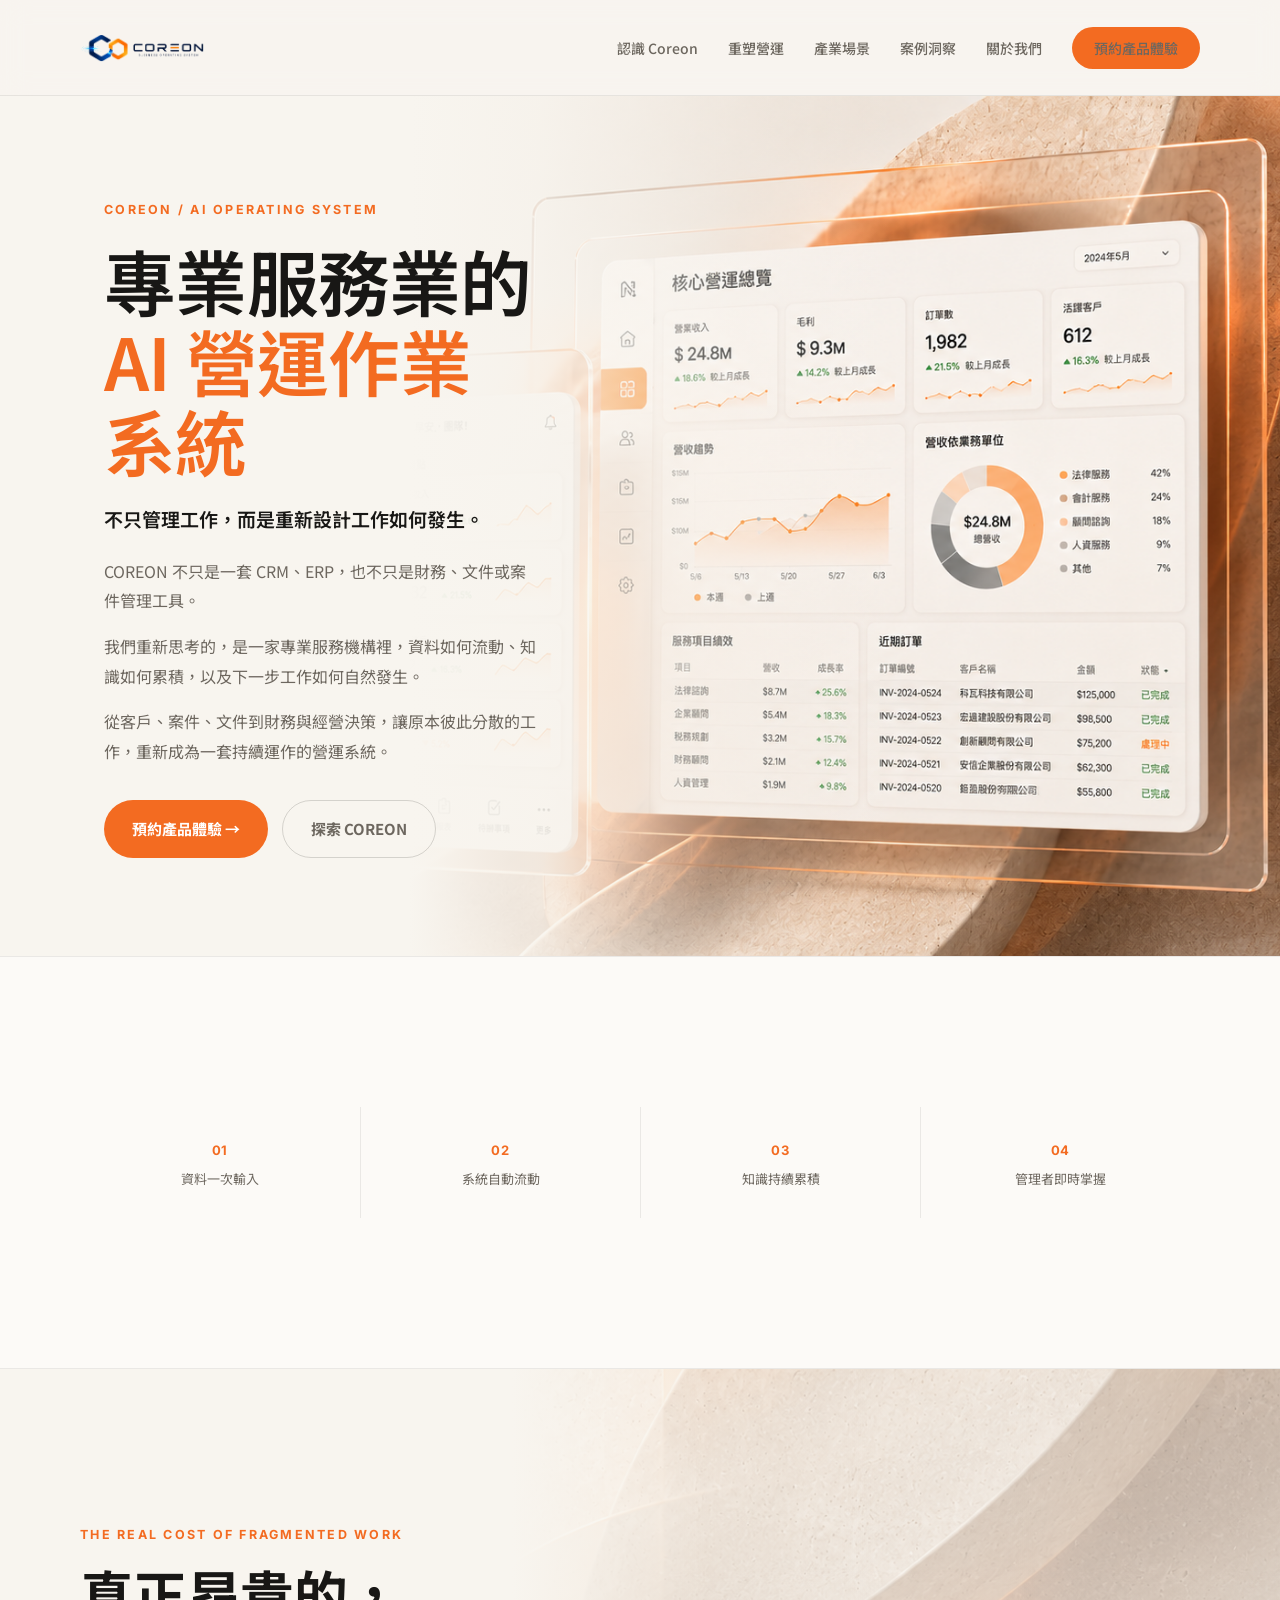
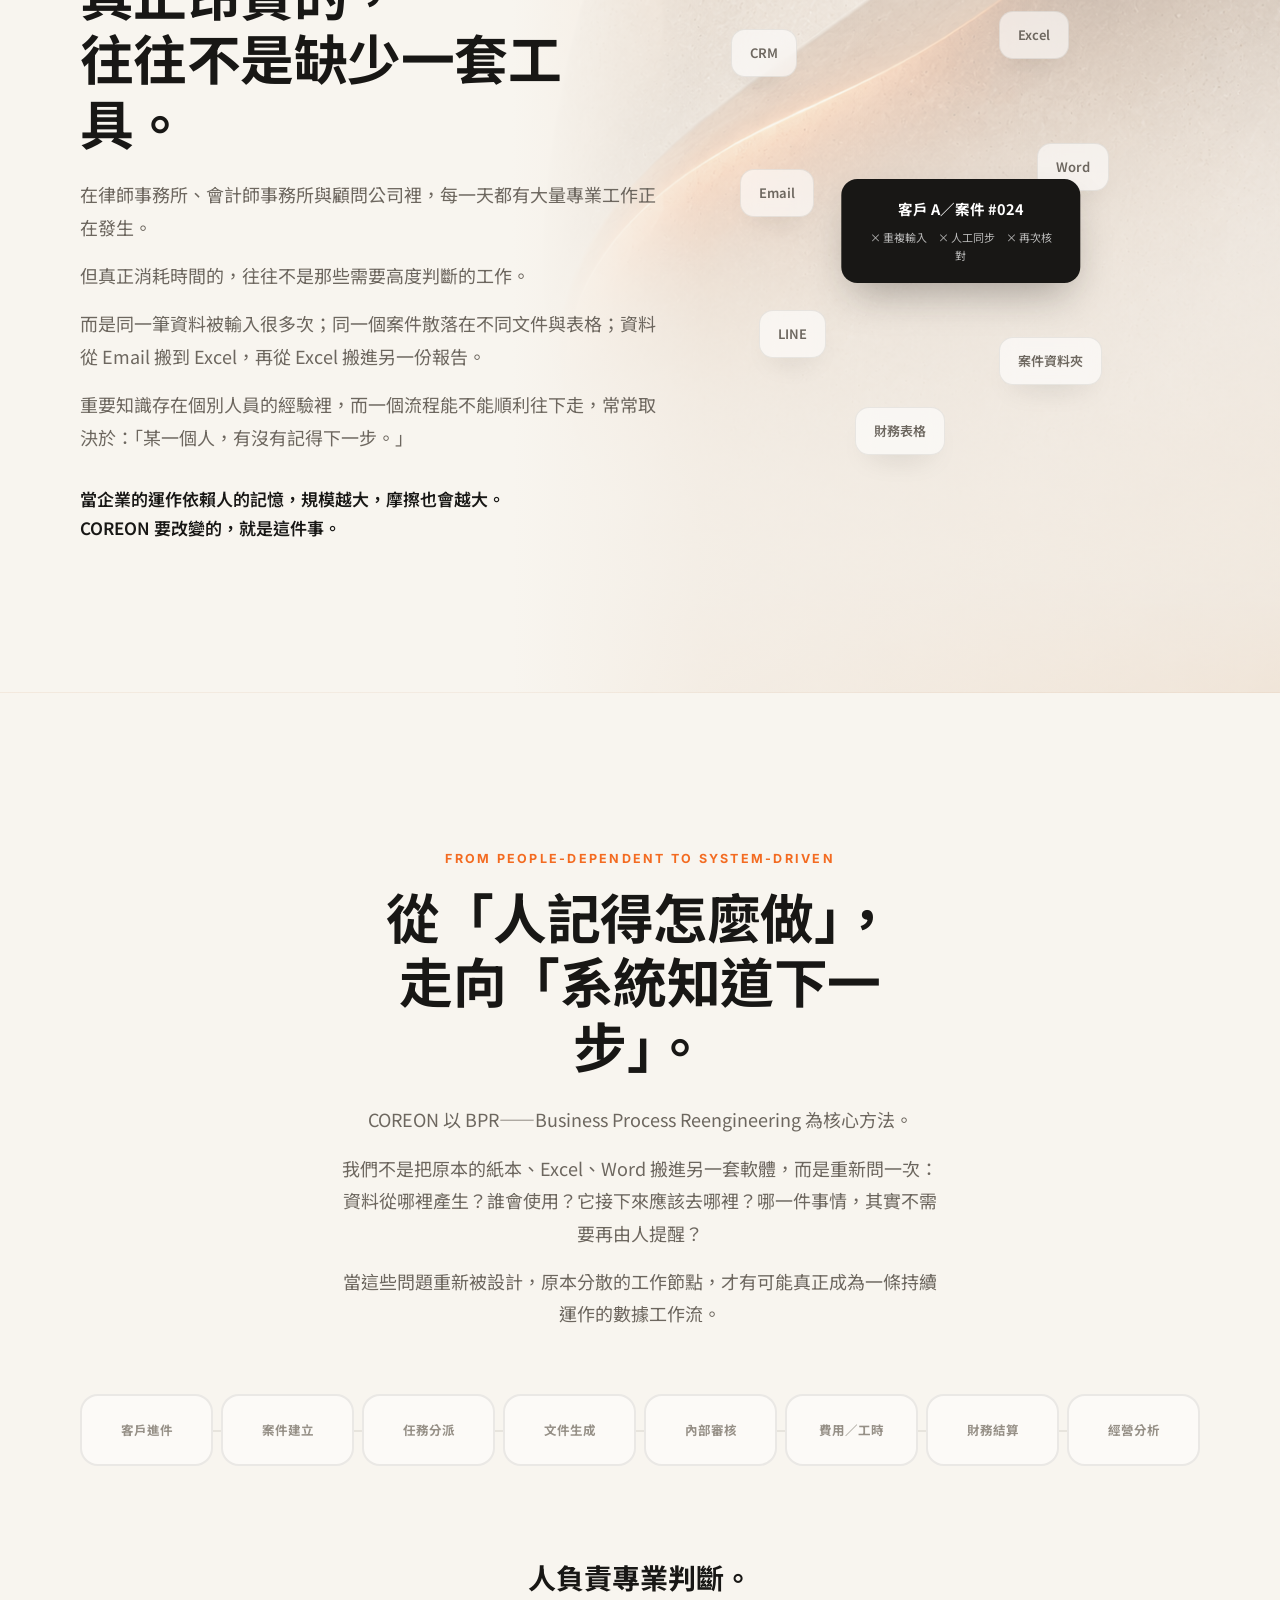
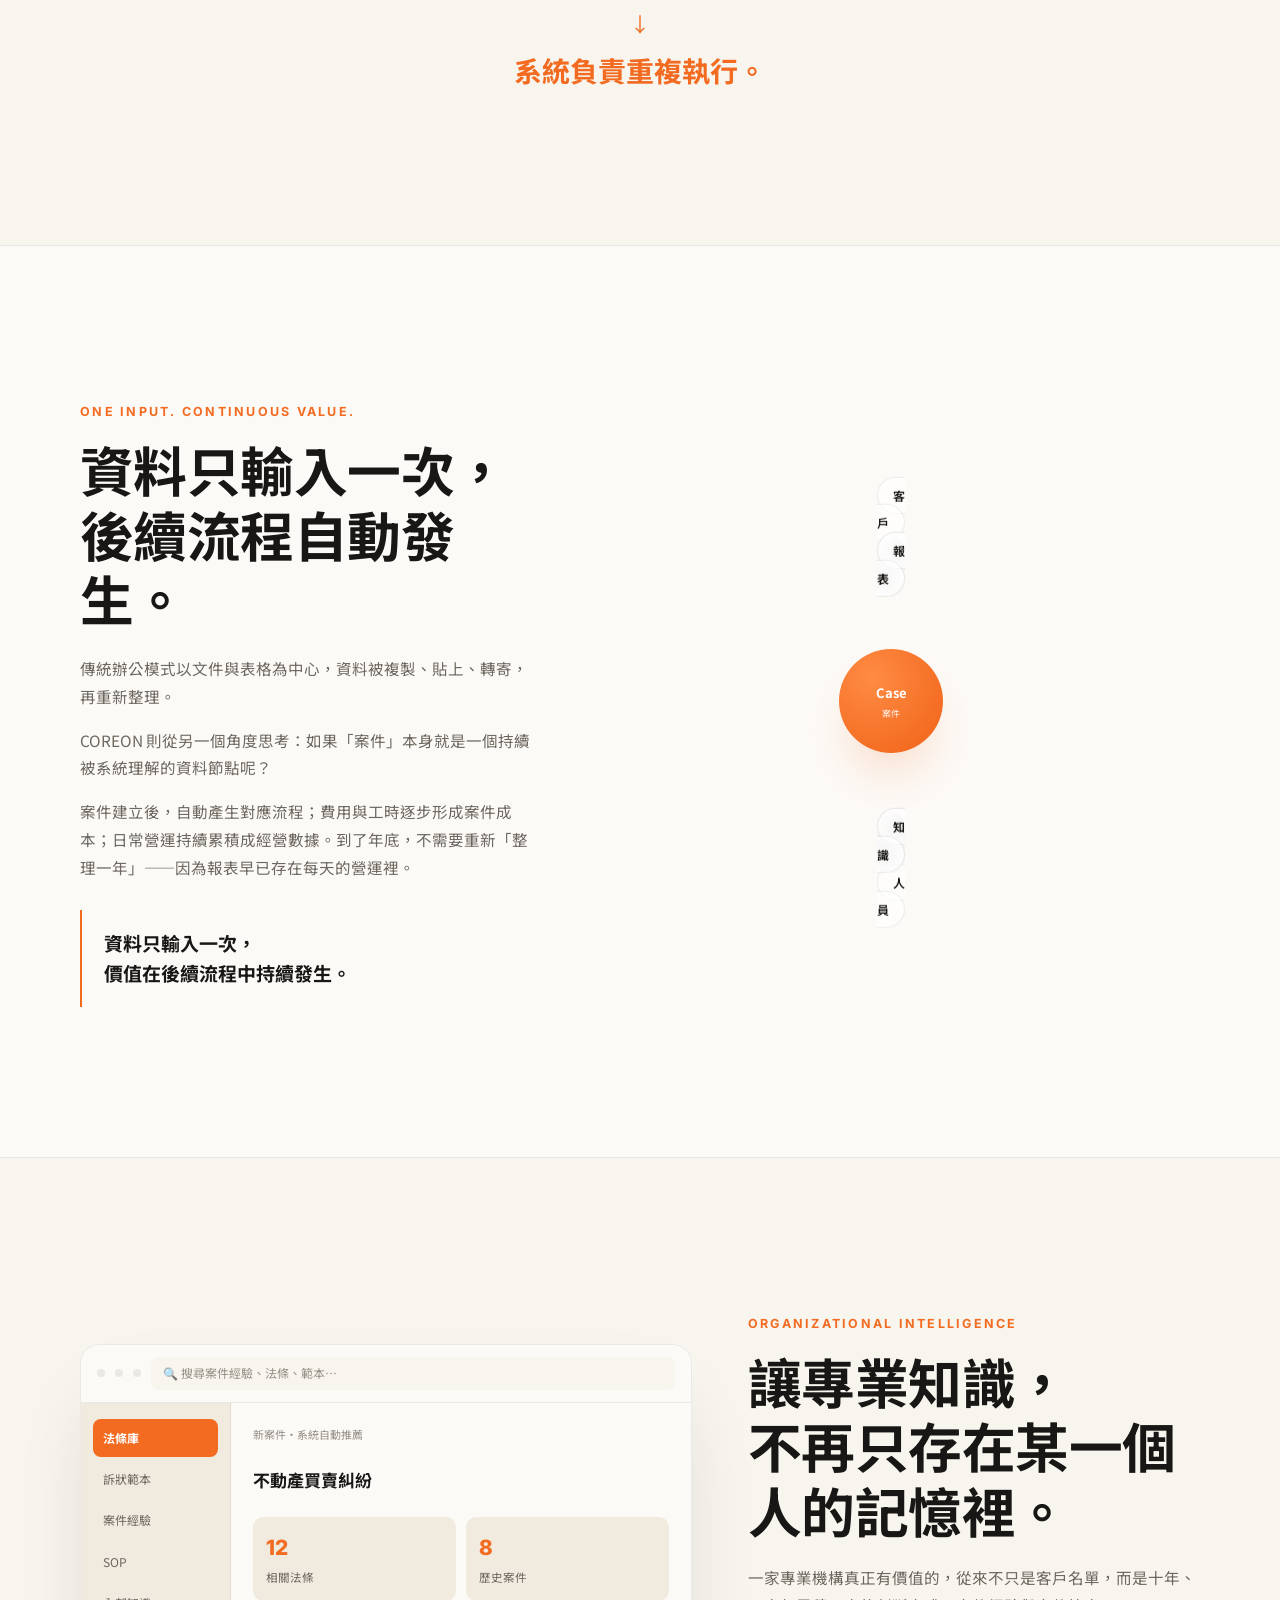
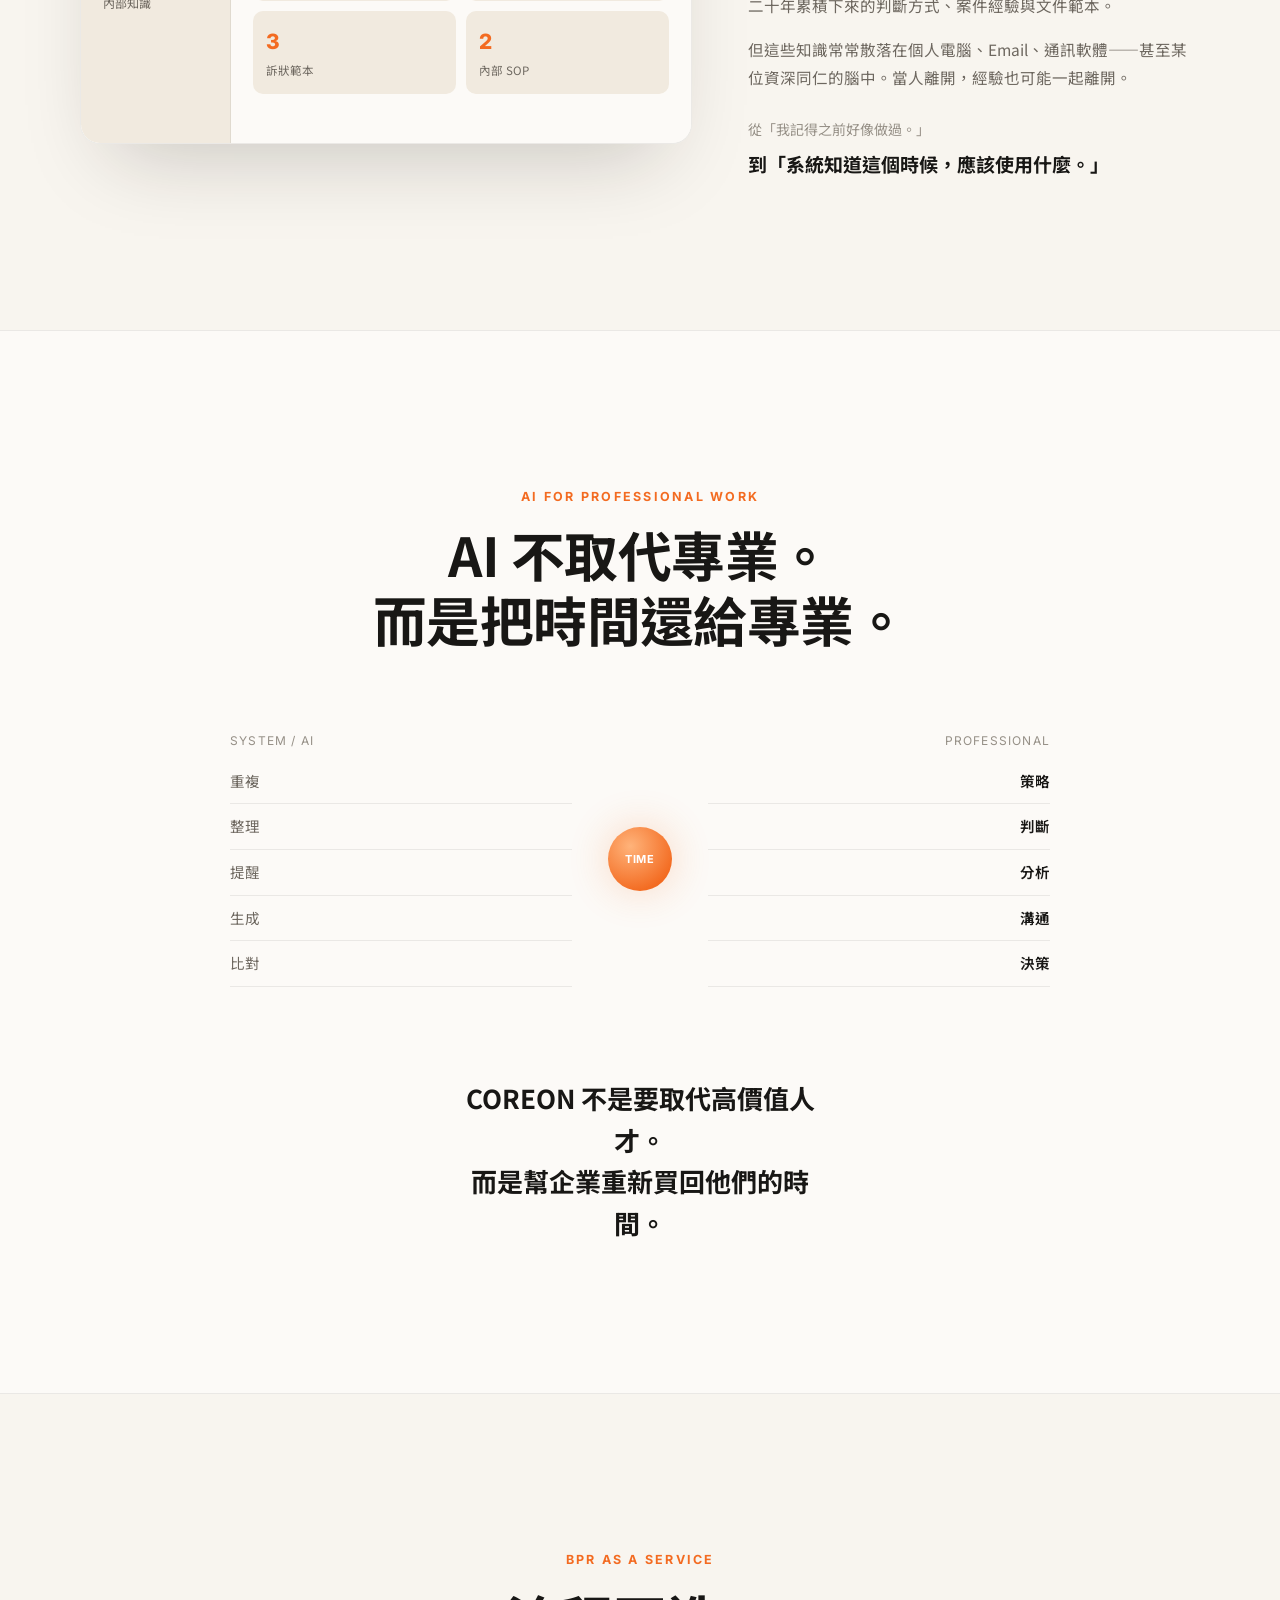
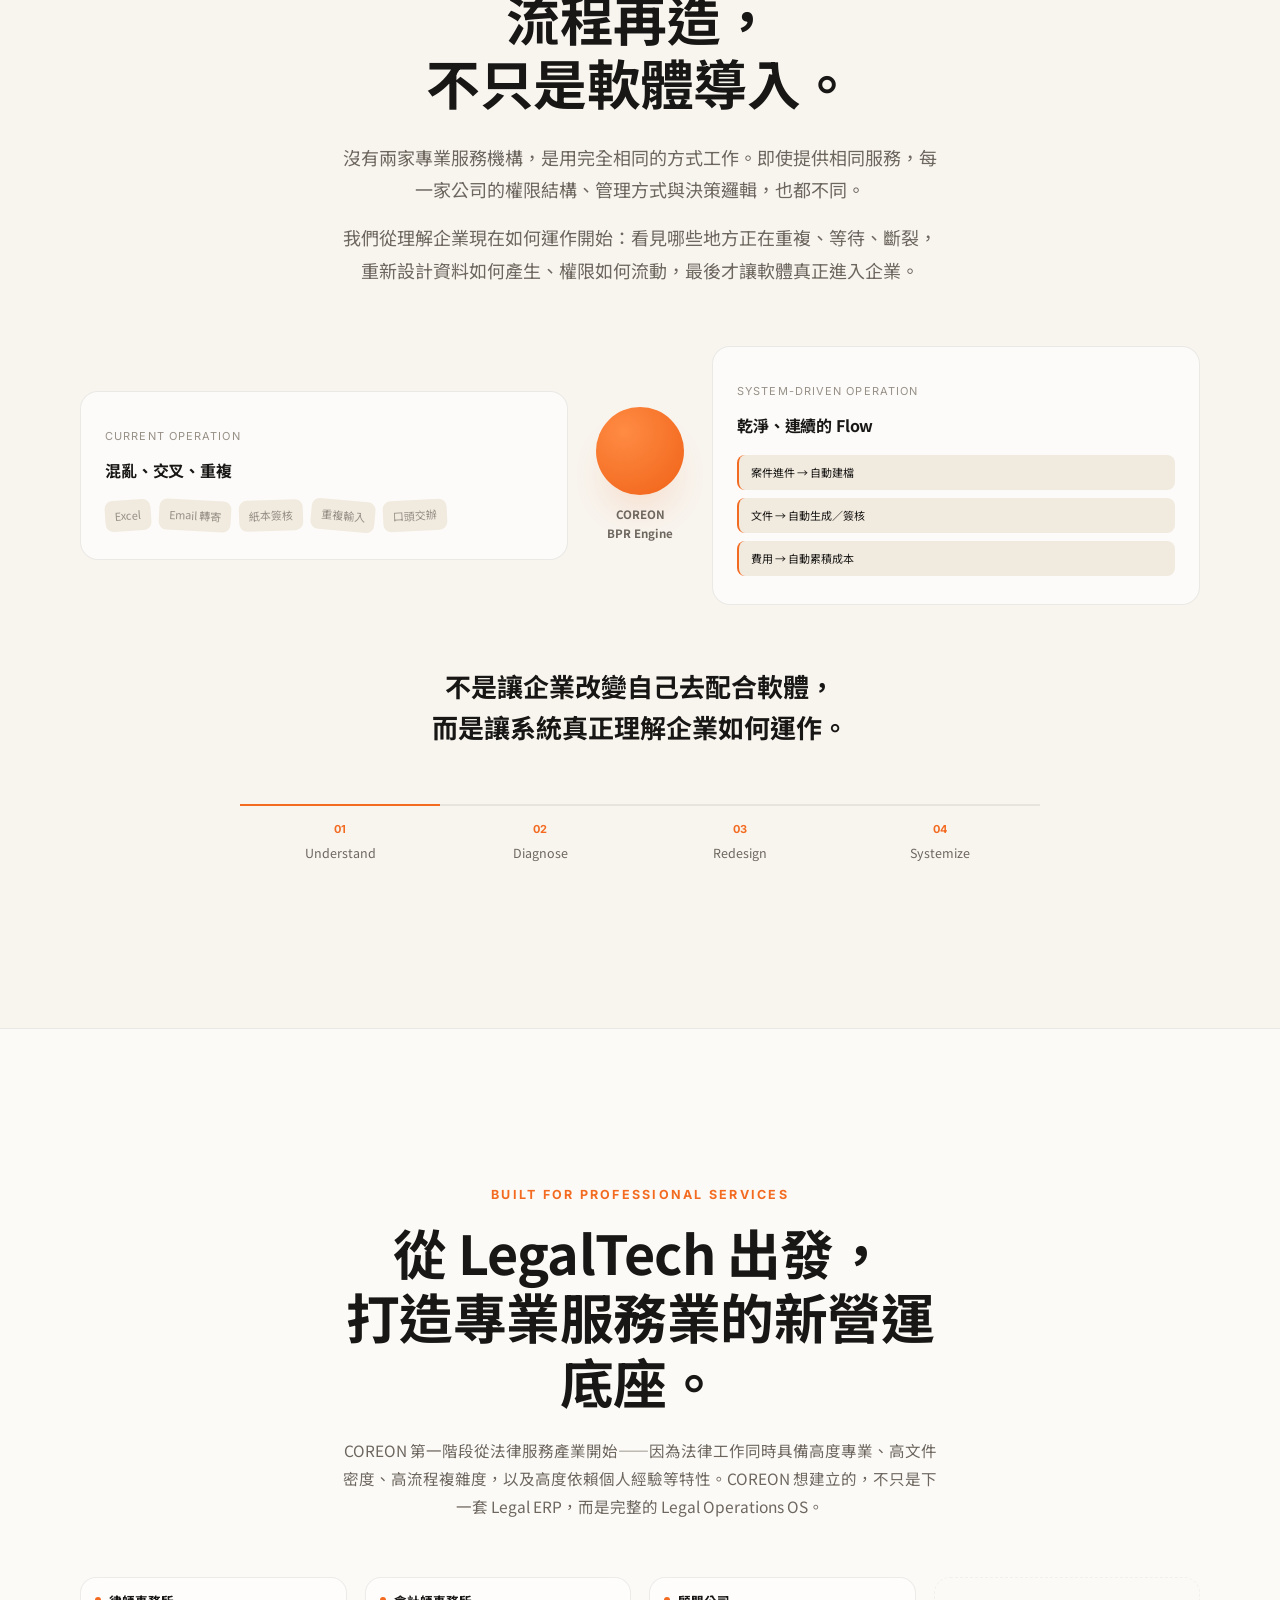
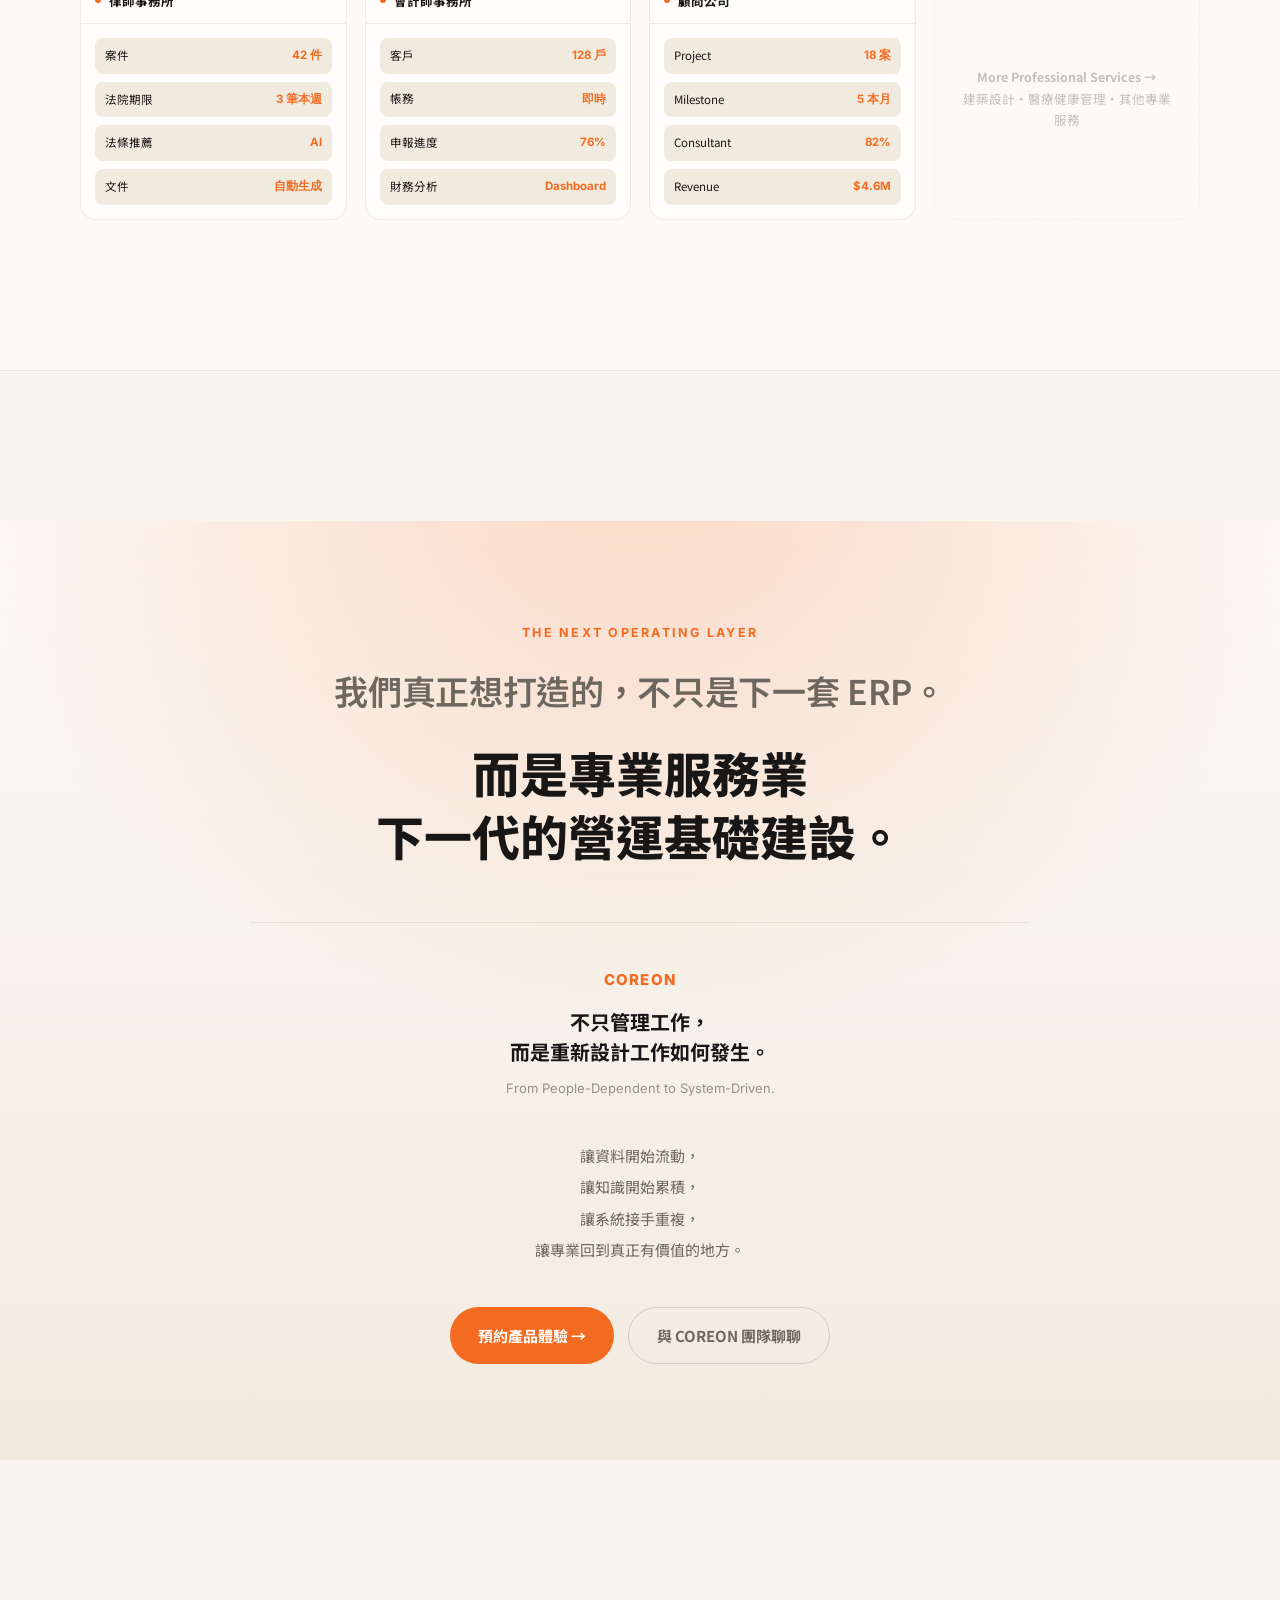
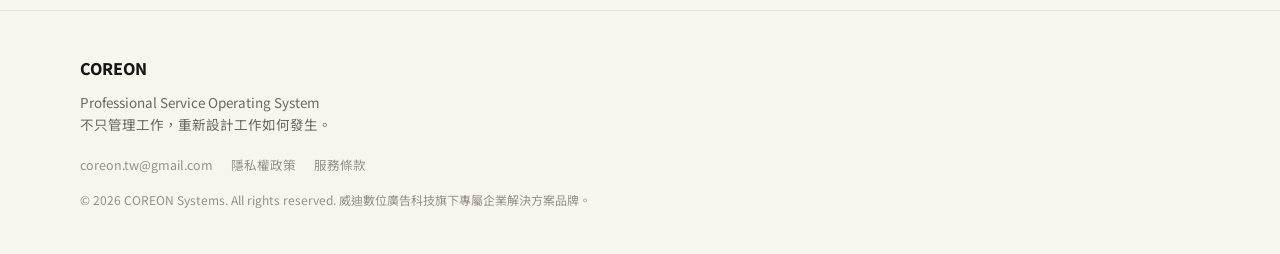
==== commit abfe09c7: "更新網站 2026-08-23 21:48" ====
--- a/index.html
+++ b/index.html
@@ -308,10 +308,11 @@
     </a>
     <button class="nav-toggle" id="navToggle" aria-expanded="false" aria-controls="navLinks" aria-label="開啟選單"><span></span></button>
     <ul class="nav-links" id="navLinks">
-      <li><a href="#transformation">產品概念</a></li>
-      <li><a href="/solutions/finance-lending/">解決方案</a></li>
-      <li><a href="/industries/">產業方案</a></li>
-      <li><a href="/about/">關於COREON</a></li>
+      <li><a href="/understand/">認識 Coreon</a></li>
+      <li><a href="/transform/">重塑營運</a></li>
+      <li><a href="/industries/">產業場景</a></li>
+      <li><a href="/insights/">案例洞察</a></li>
+      <li><a href="/about/">關於我們</a></li>
       <li><a href="https://lin.ee/829kkoG" target="_blank" rel="noopener" class="nav-cta">預約產品體驗</a></li>
     </ul>
   </div>
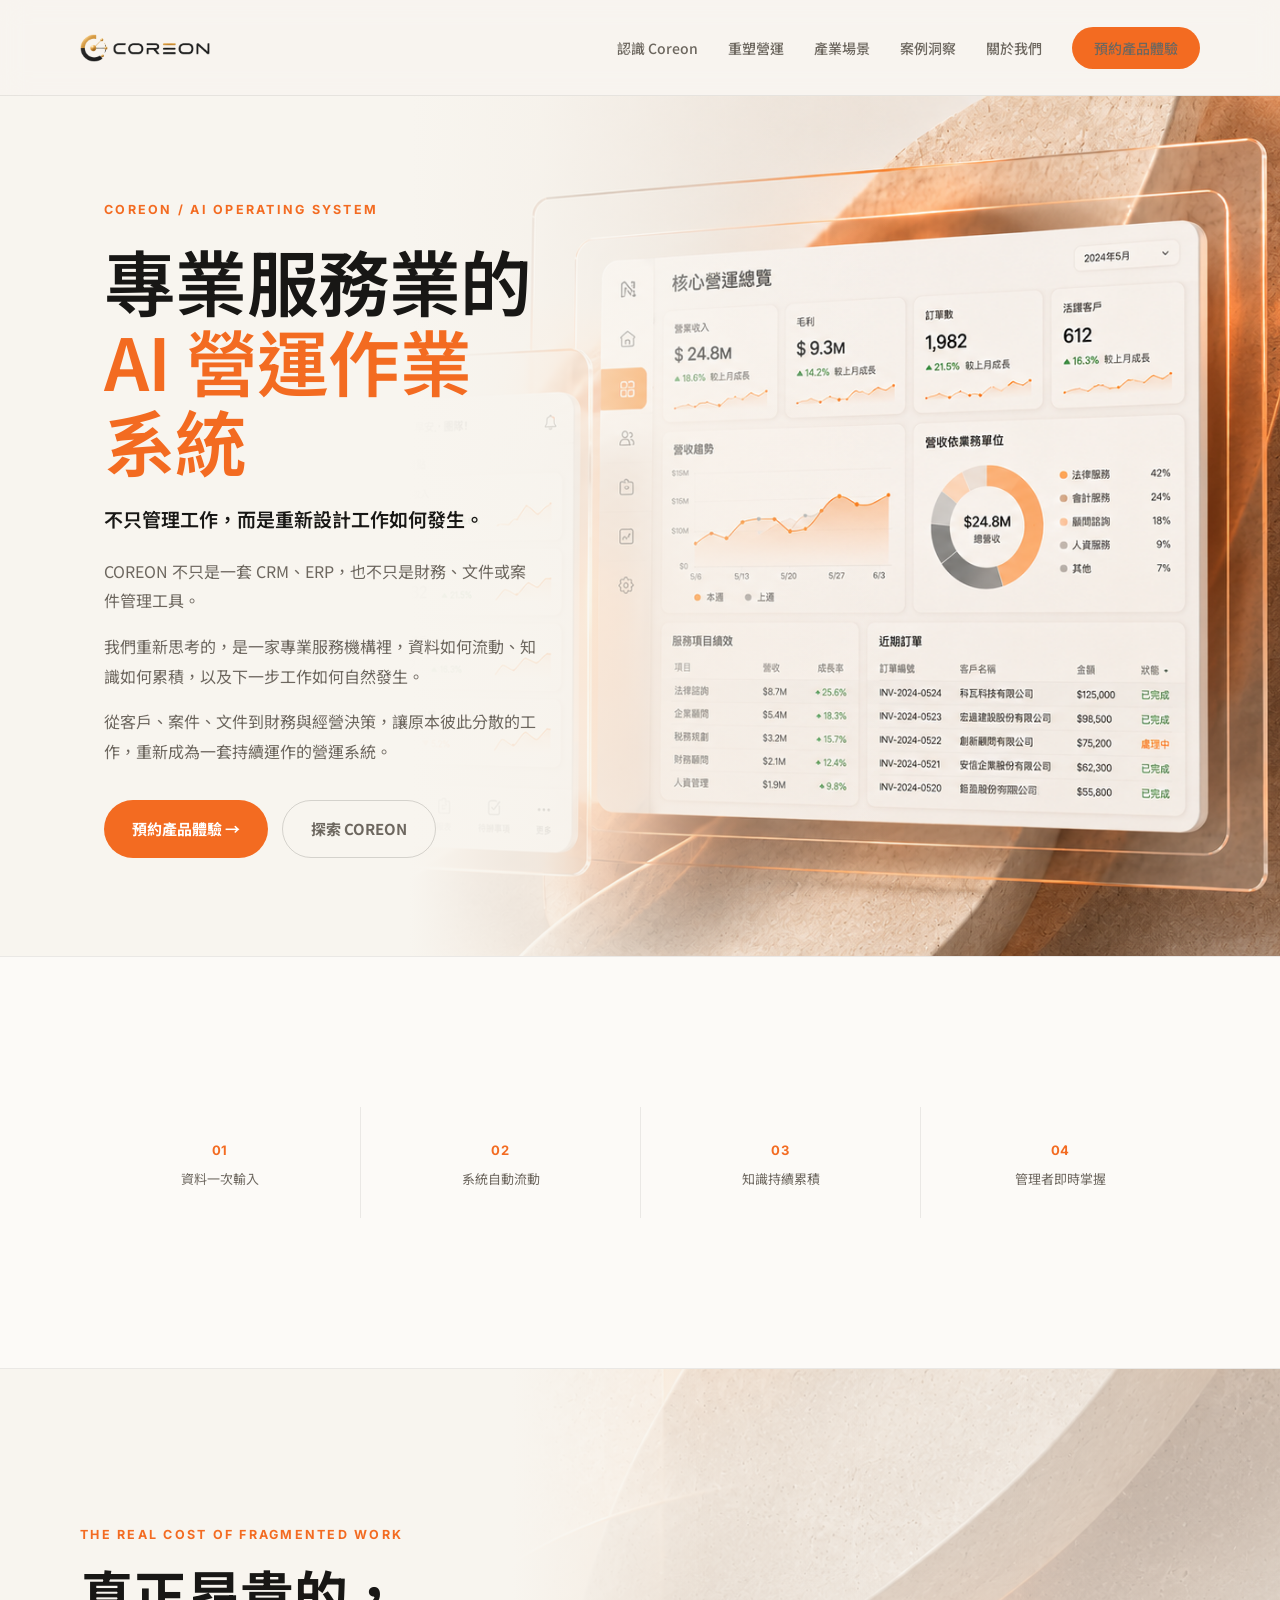
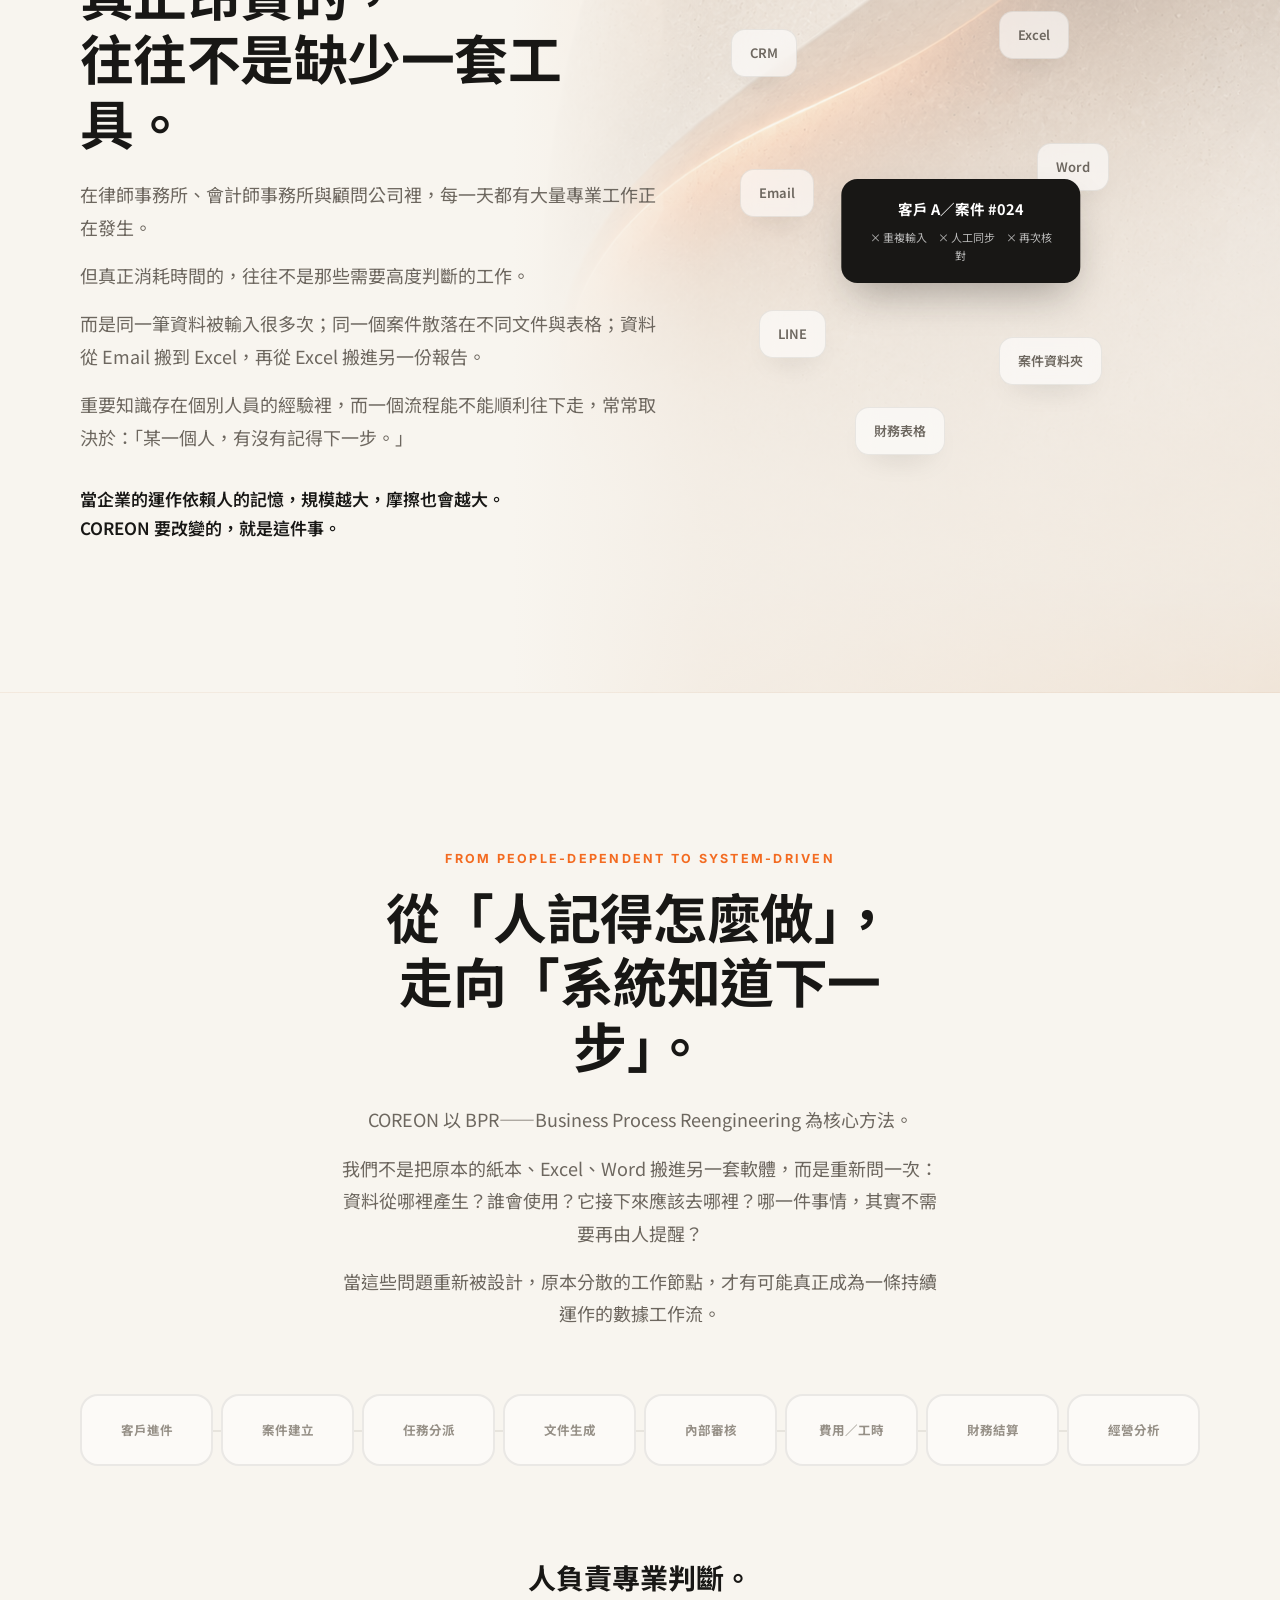
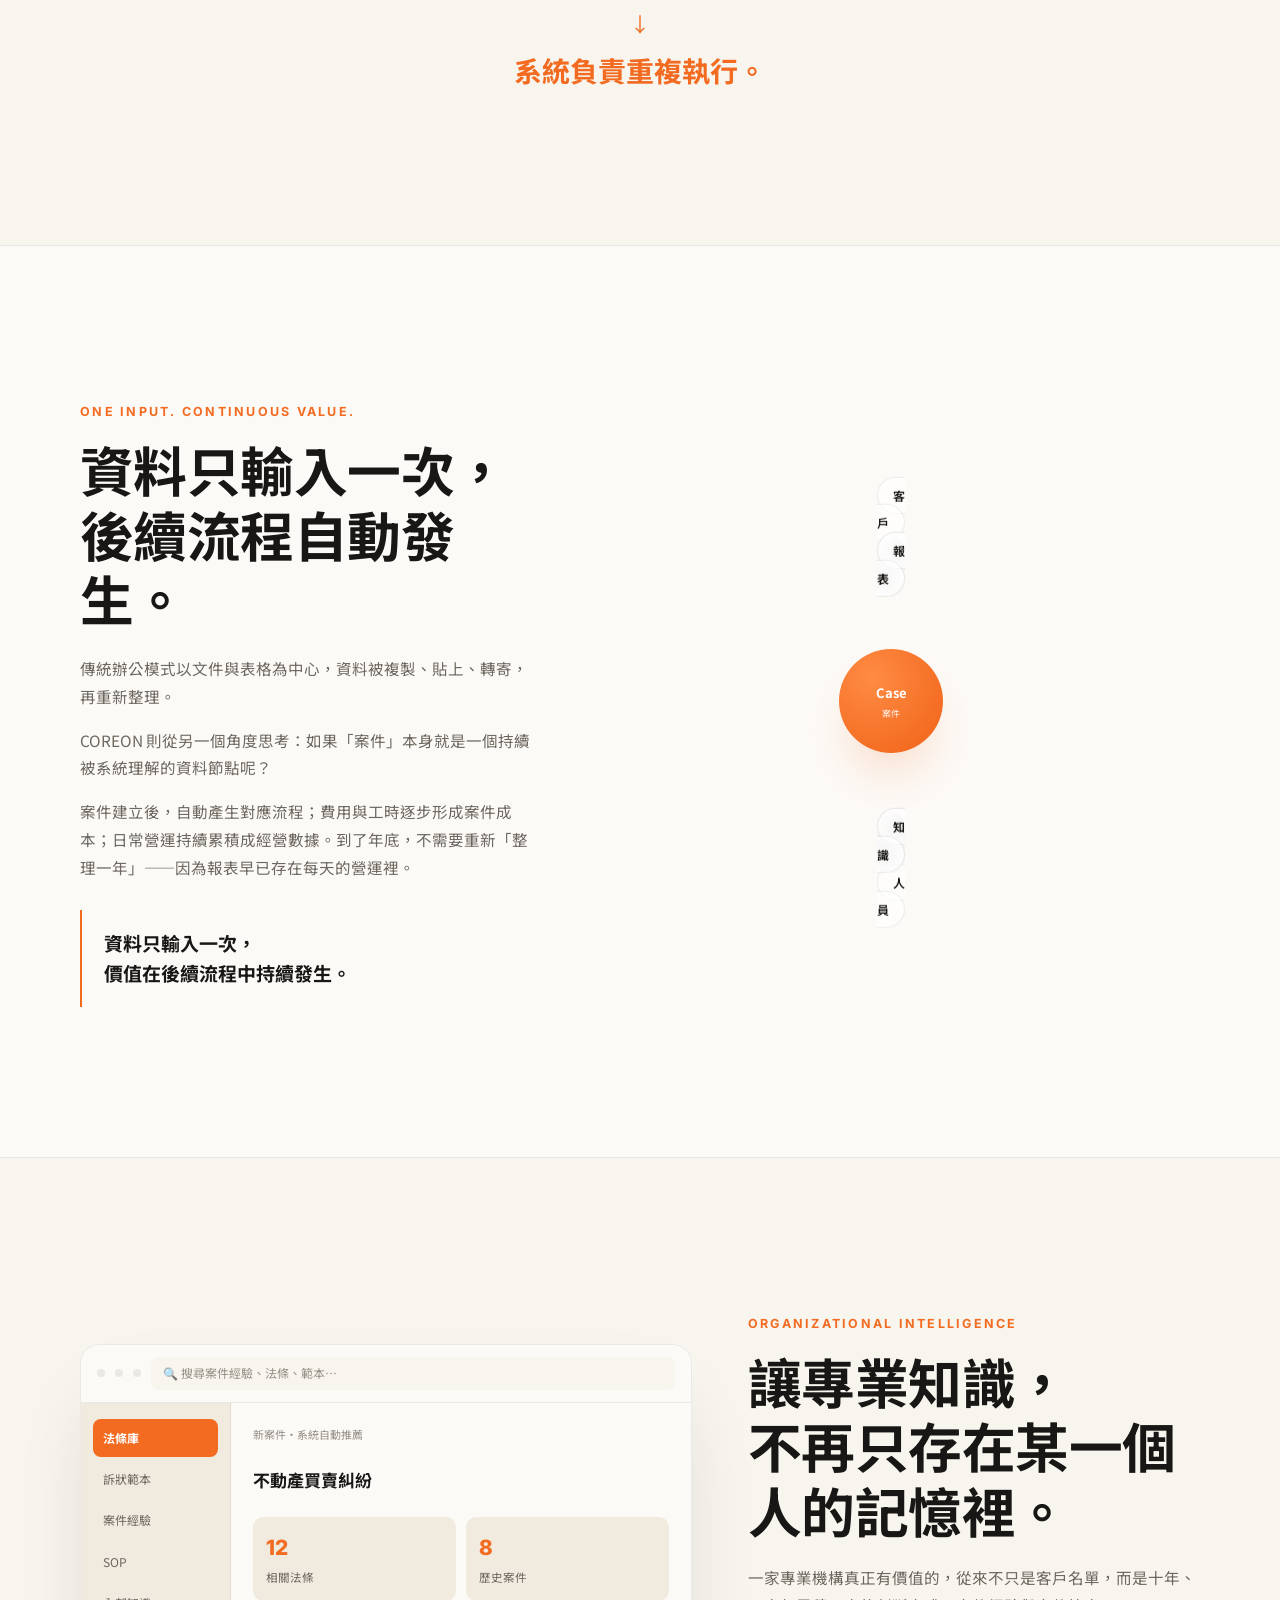
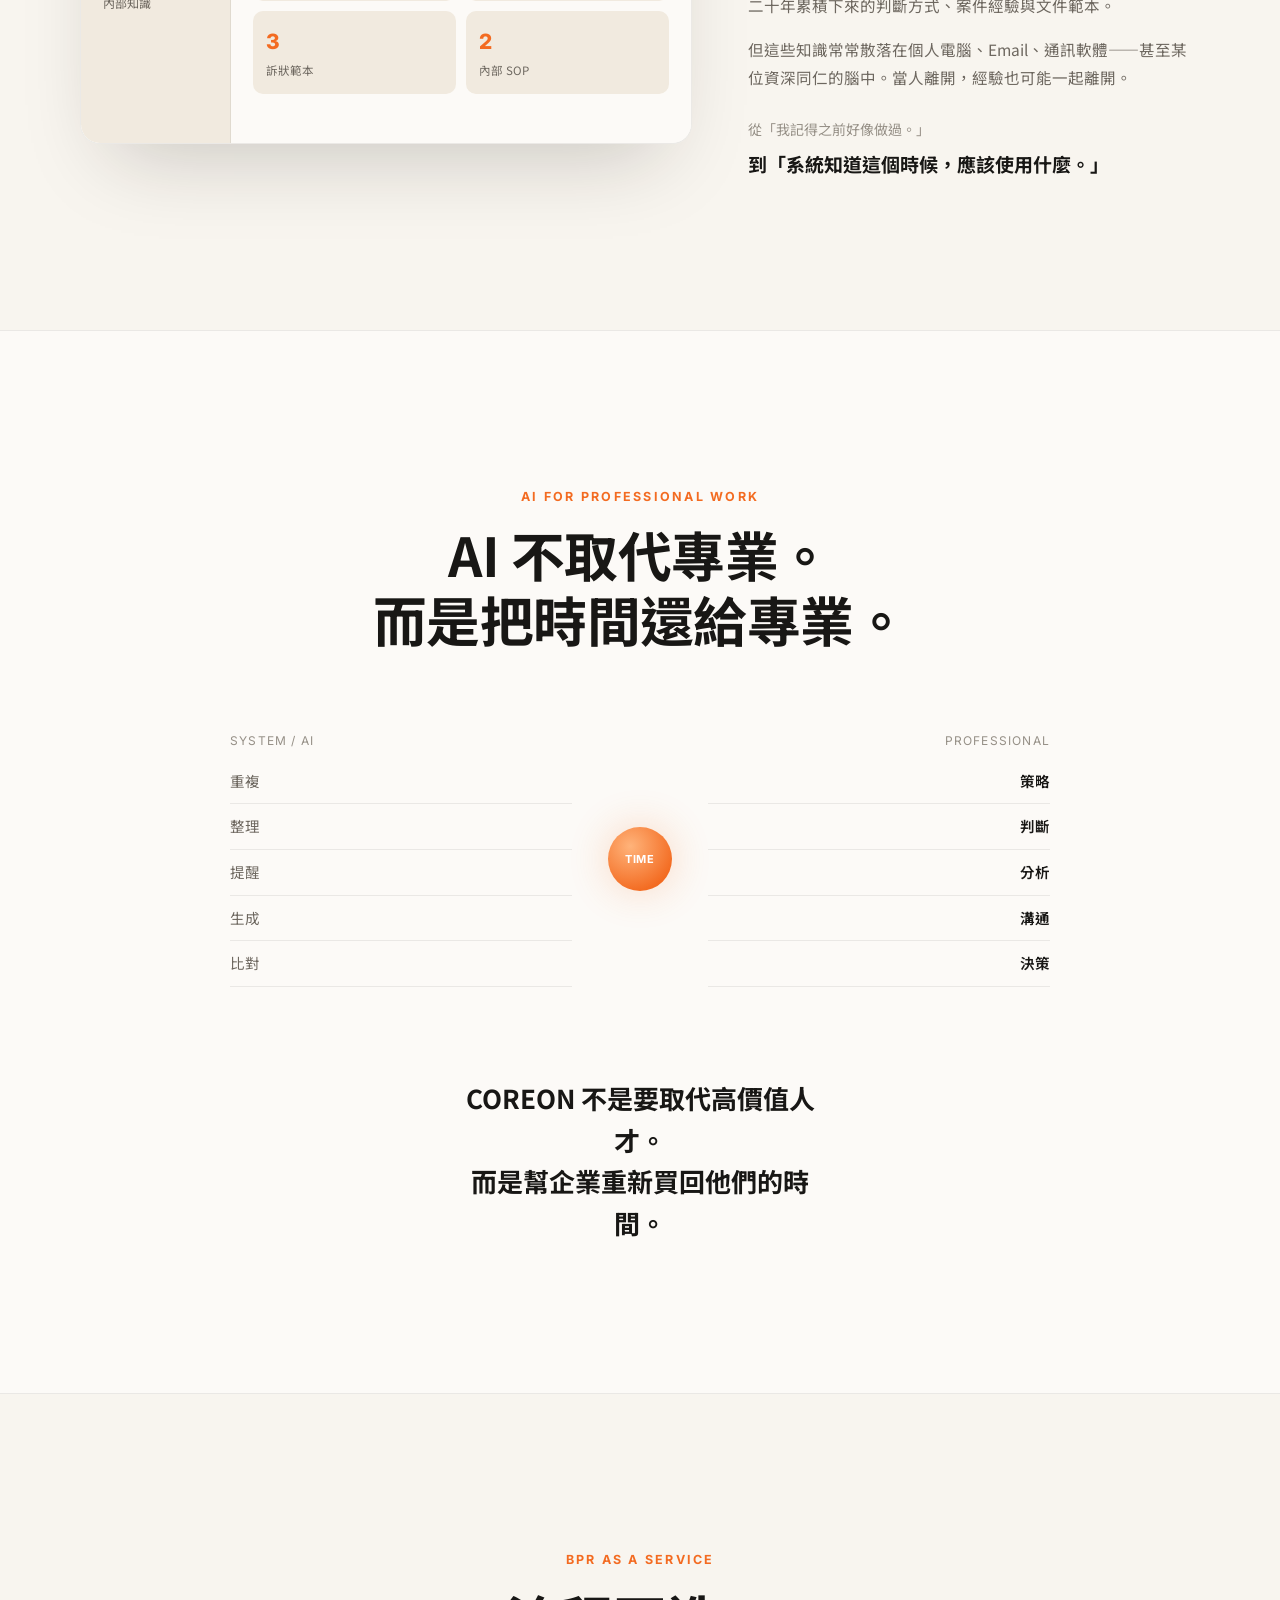
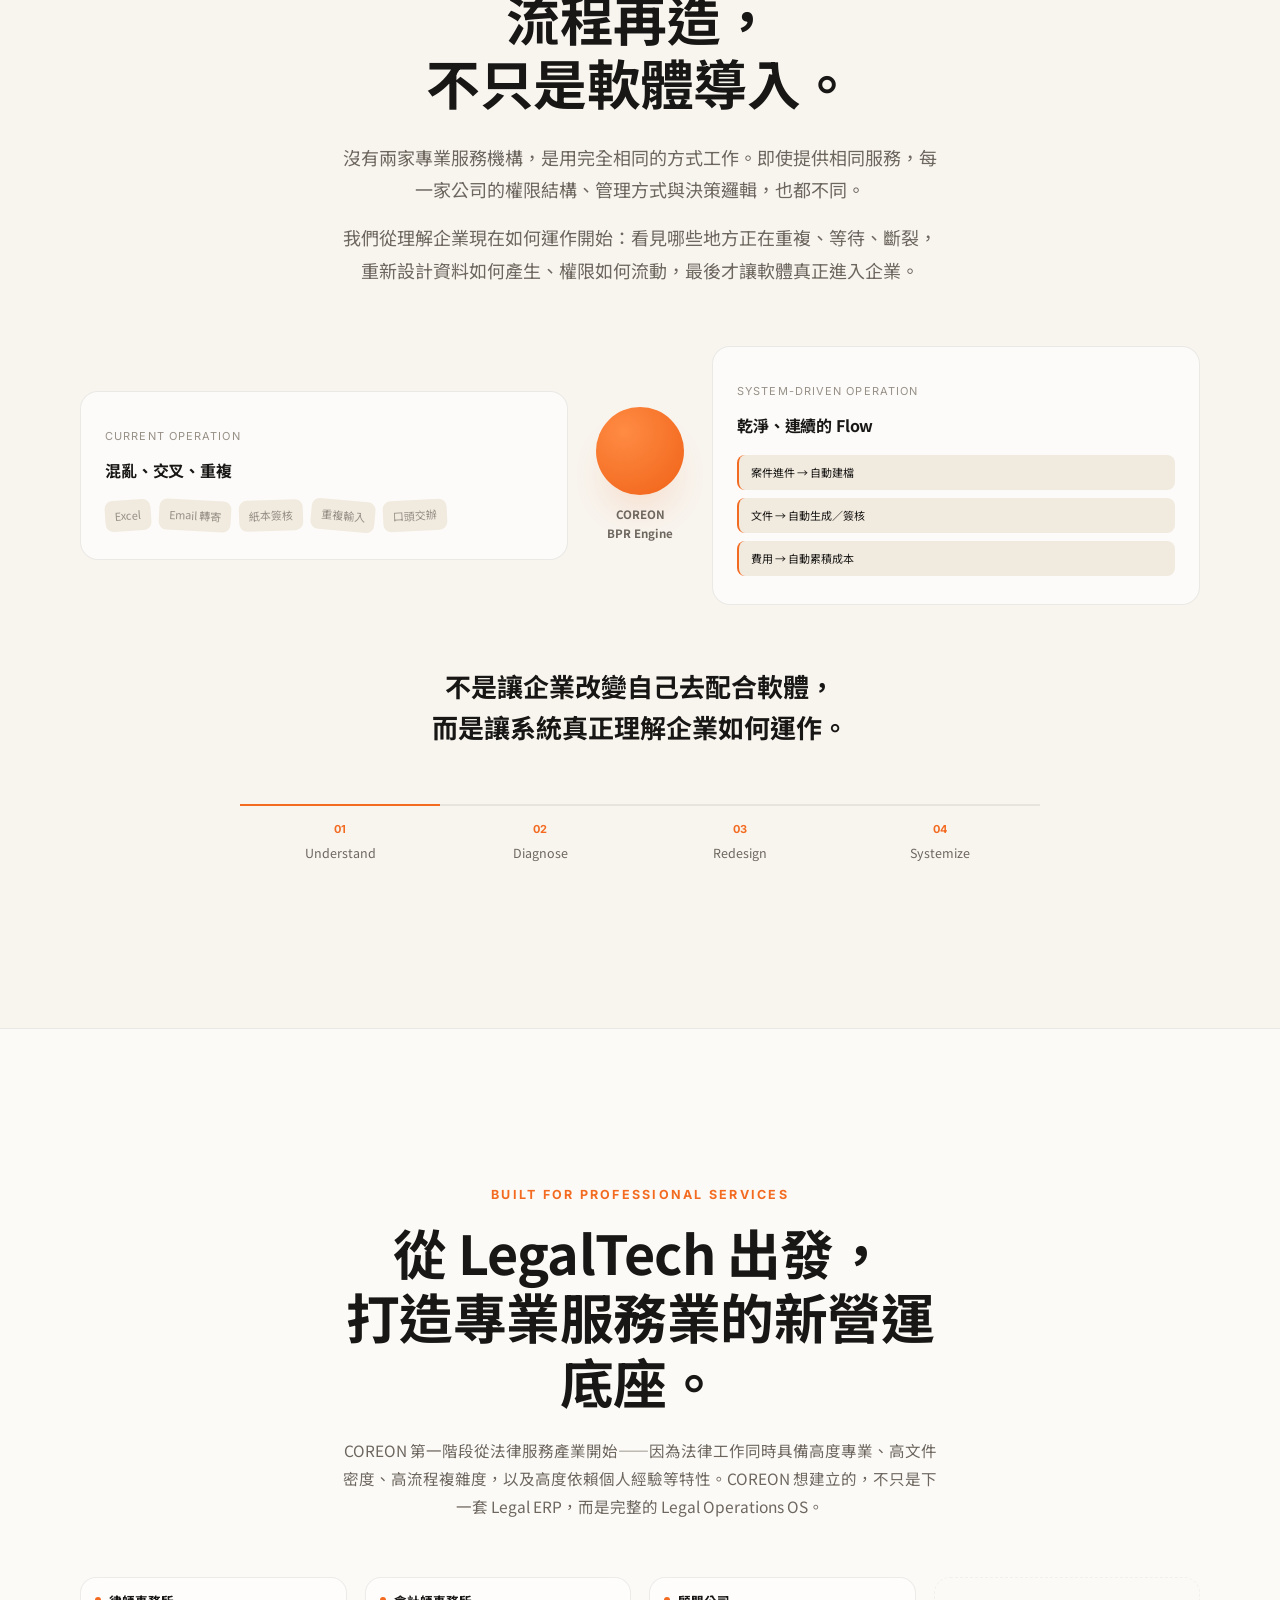
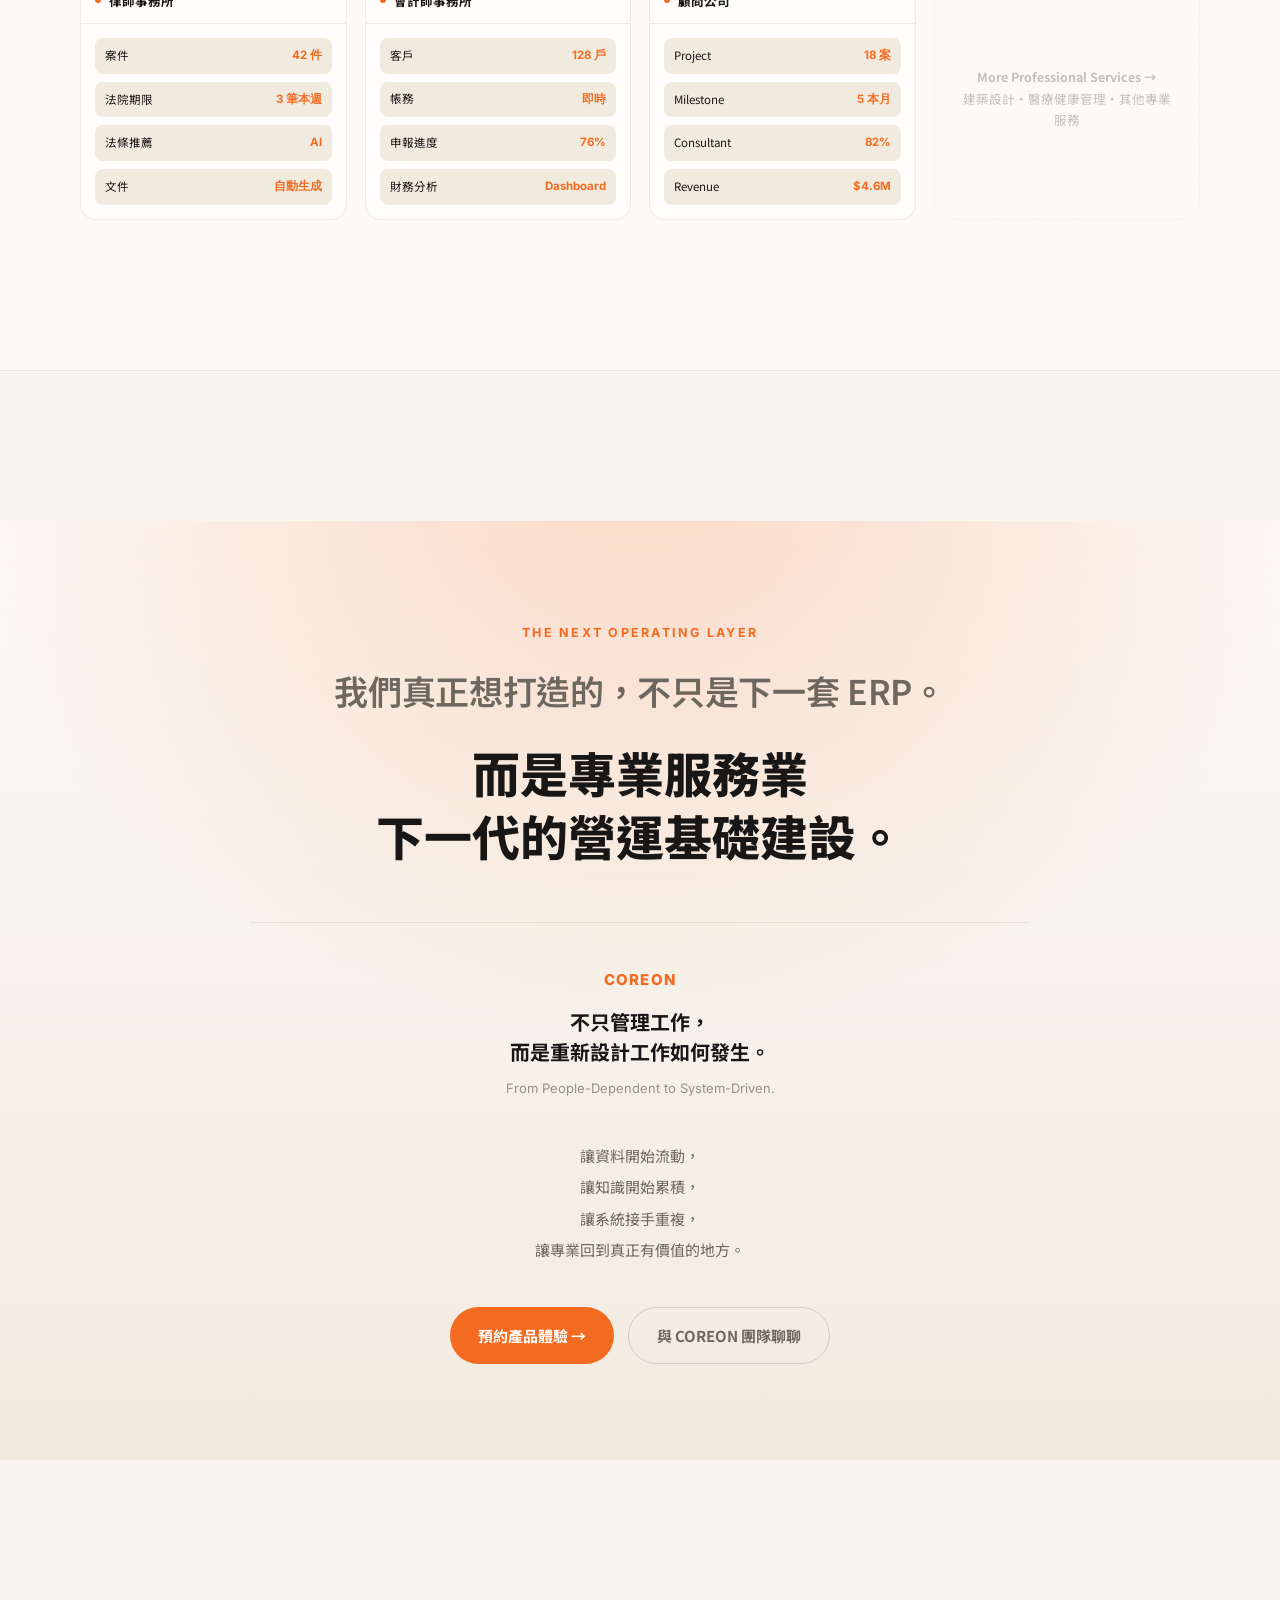
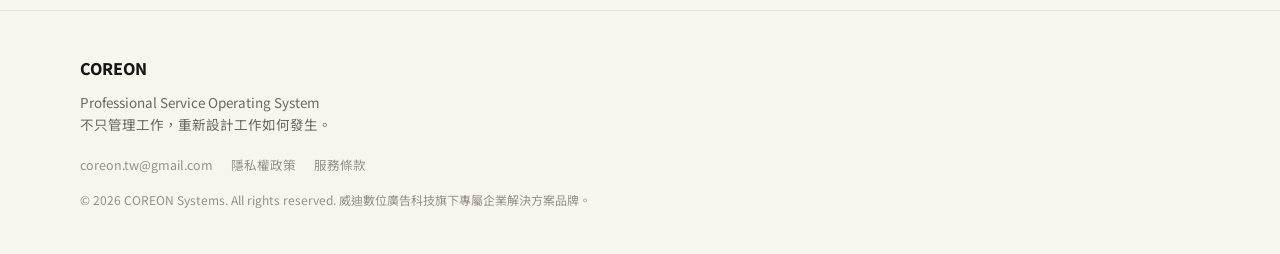
==== commit 5cdcfe38: "更新網站 2026-08-24 11:18" ====
--- a/index.html
+++ b/index.html
@@ -101,6 +101,18 @@
 .nav-toggle span,.nav-toggle span::before,.nav-toggle span::after{content:"";display:block;width:16px;height:1.5px;background:var(--ink);position:relative;margin:0 auto}
 .nav-toggle span::before{position:absolute;top:-6px}
 .nav-toggle span::after{position:absolute;top:6px}
+
+.nav-dropdown{position:relative}
+.nav-dropdown-panel{position:absolute;top:100%;left:50%;transform:translateX(-50%) translateY(6px);opacity:0;visibility:hidden;
+  transition:opacity .18s ease,transform .18s ease;pointer-events:none;background:var(--bg-white);border:1px solid var(--line);
+  border-radius:16px;box-shadow:0 24px 48px -16px rgba(24,23,21,.2);padding:10px;min-width:230px;z-index:70}
+.nav-dropdown:hover .nav-dropdown-panel,.nav-dropdown:focus-within .nav-dropdown-panel{opacity:1;visibility:visible;transform:translateX(-50%) translateY(0);pointer-events:auto}
+.nav-dd-item{display:flex;align-items:center;justify-content:space-between;gap:14px;padding:10px 12px;border-radius:10px;font-size:14px;color:var(--ink)!important;font-weight:500;white-space:nowrap}
+.nav-dd-item:hover{background:var(--bg-sand);color:var(--ink)!important}
+.nav-dd-item.soon{color:var(--ink-muted)!important}
+.nav-dd-tag{font-size:10.5px;font-weight:700;color:var(--ink-muted);background:var(--bg-sand);padding:2px 8px;border-radius:999px}
+.nav-dd-divider{height:1px;background:var(--line);margin:6px 4px}
+.nav-dd-all{color:var(--accent)!important;font-weight:700;justify-content:flex-start}
 @media(max-width:860px){
   .nav-in{padding:16px 24px}
   .nav-links{display:none;position:absolute;top:100%;left:0;right:0;flex-direction:column;align-items:flex-start;gap:0;background:var(--bg-white);border-bottom:1px solid var(--line);padding:8px 24px 20px}
@@ -109,6 +121,10 @@
   .nav-links a{display:block;padding:12px 0;width:100%}
   .nav-links .nav-cta{margin-top:8px;text-align:center;display:block}
   .nav-toggle{display:inline-flex;align-items:center;justify-content:center}
+  .nav-dropdown-panel{position:static!important;transform:none!important;left:auto!important;opacity:1;visibility:visible;pointer-events:auto;box-shadow:none;border:0;
+    background:transparent;padding:2px 0 6px 16px;min-width:0;display:flex;flex-direction:column}
+  .nav-dd-item{display:flex!important;width:100%!important;padding:8px 0!important;font-size:13.5px}
+  .nav-dd-divider{display:none}
 }
 
 section{position:relative;padding:150px 0}
@@ -310,7 +326,21 @@
     <ul class="nav-links" id="navLinks">
       <li><a href="/understand/">認識 Coreon</a></li>
       <li><a href="/transform/">重塑營運</a></li>
-      <li><a href="/industries/">產業場景</a></li>
+      <li class="nav-dropdown">
+        <a href="/industries/">產業場景</a>
+        <div class="nav-dropdown-panel">
+          <a href="/industries/finance/" class="nav-dd-item">金融服務</a>
+          <a href="/industries/#choose" class="nav-dd-item">法律服務</a>
+          <a href="/industries/#choose" class="nav-dd-item">財會稅務</a>
+          <a href="/industries/#choose" class="nav-dd-item">顧問服務</a>
+          <div class="nav-dd-divider"></div>
+          <a href="/industries/#more" class="nav-dd-item soon">建築設計<span class="nav-dd-tag">規劃中</span></a>
+          <a href="/industries/#more" class="nav-dd-item soon">醫療健康<span class="nav-dd-tag">規劃中</span></a>
+          <a href="/industries/#more" class="nav-dd-item soon">其他專業服務<span class="nav-dd-tag">規劃中</span></a>
+          <div class="nav-dd-divider"></div>
+          <a href="/industries/" class="nav-dd-item nav-dd-all">產業場景總覽 →</a>
+        </div>
+      </li>
       <li><a href="/insights/">案例洞察</a></li>
       <li><a href="/about/">關於我們</a></li>
       <li><a href="https://lin.ee/829kkoG" target="_blank" rel="noopener" class="nav-cta">預約產品體驗</a></li>
